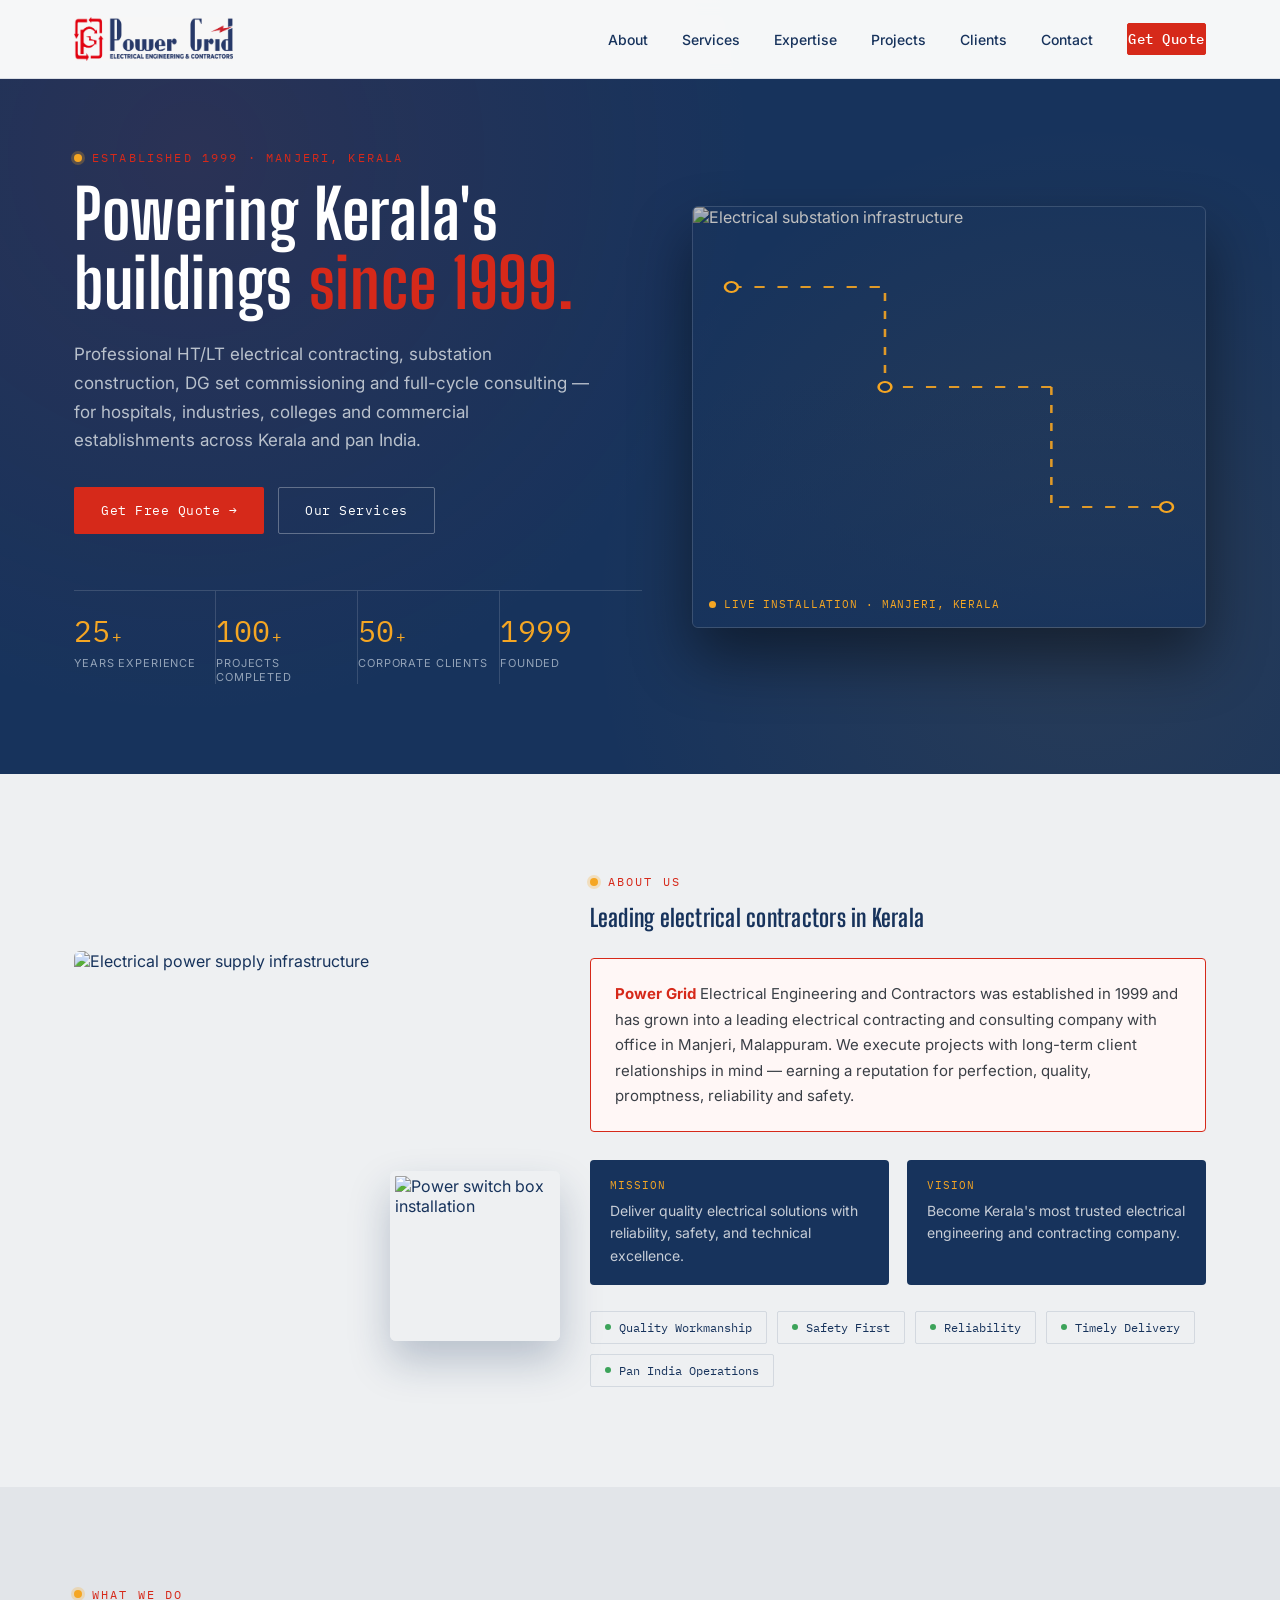
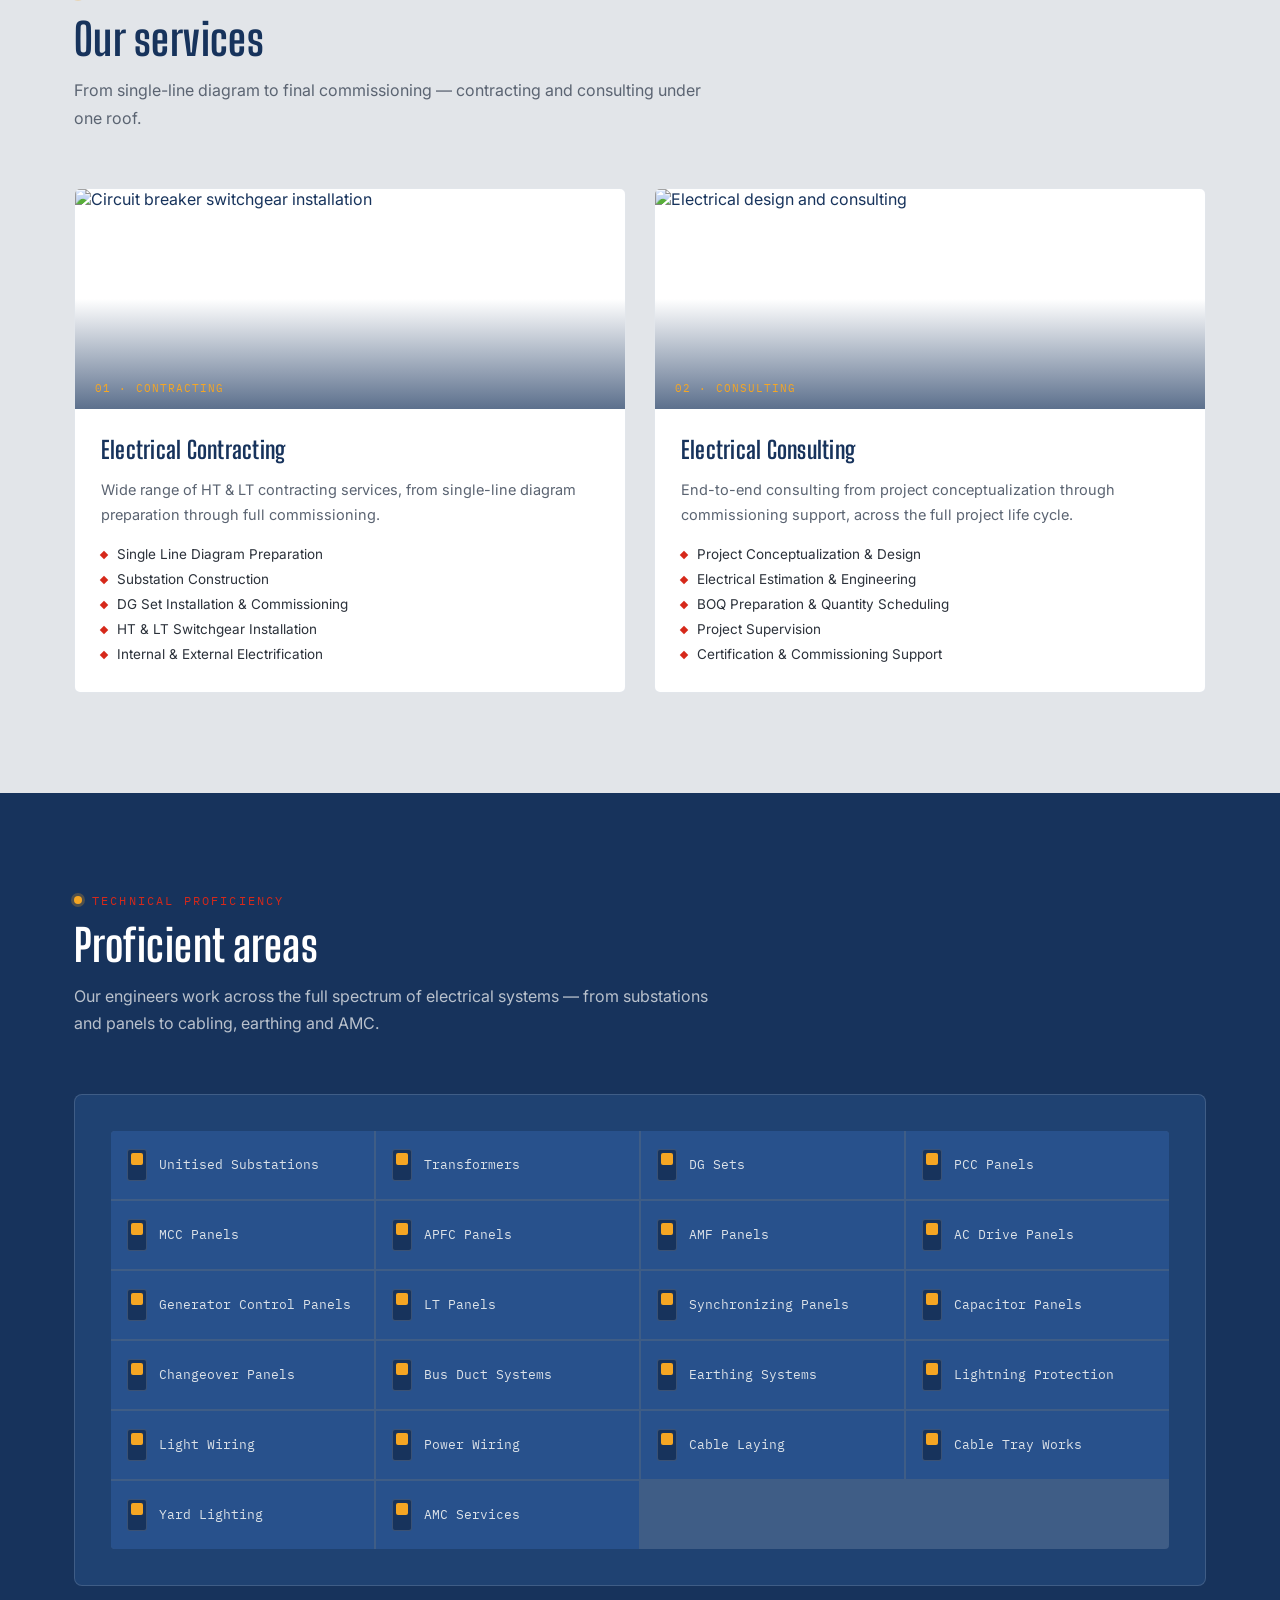
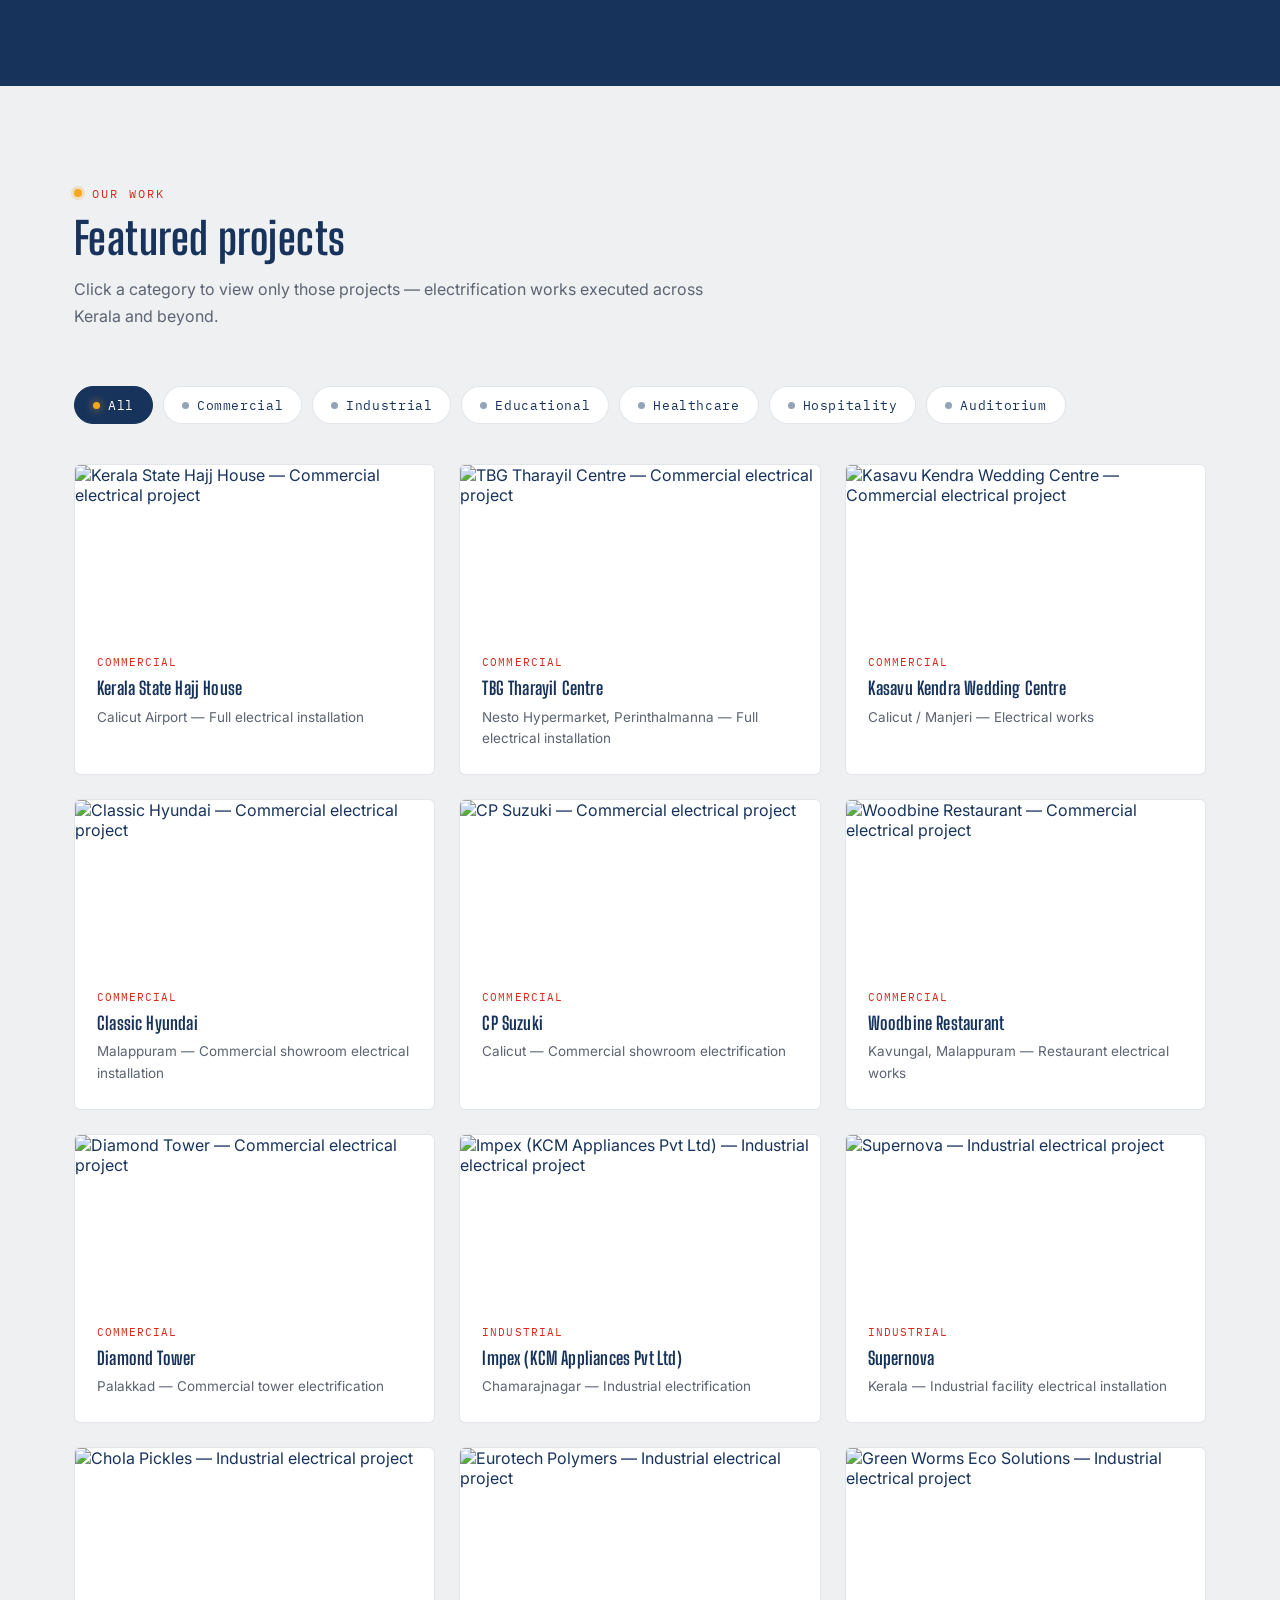
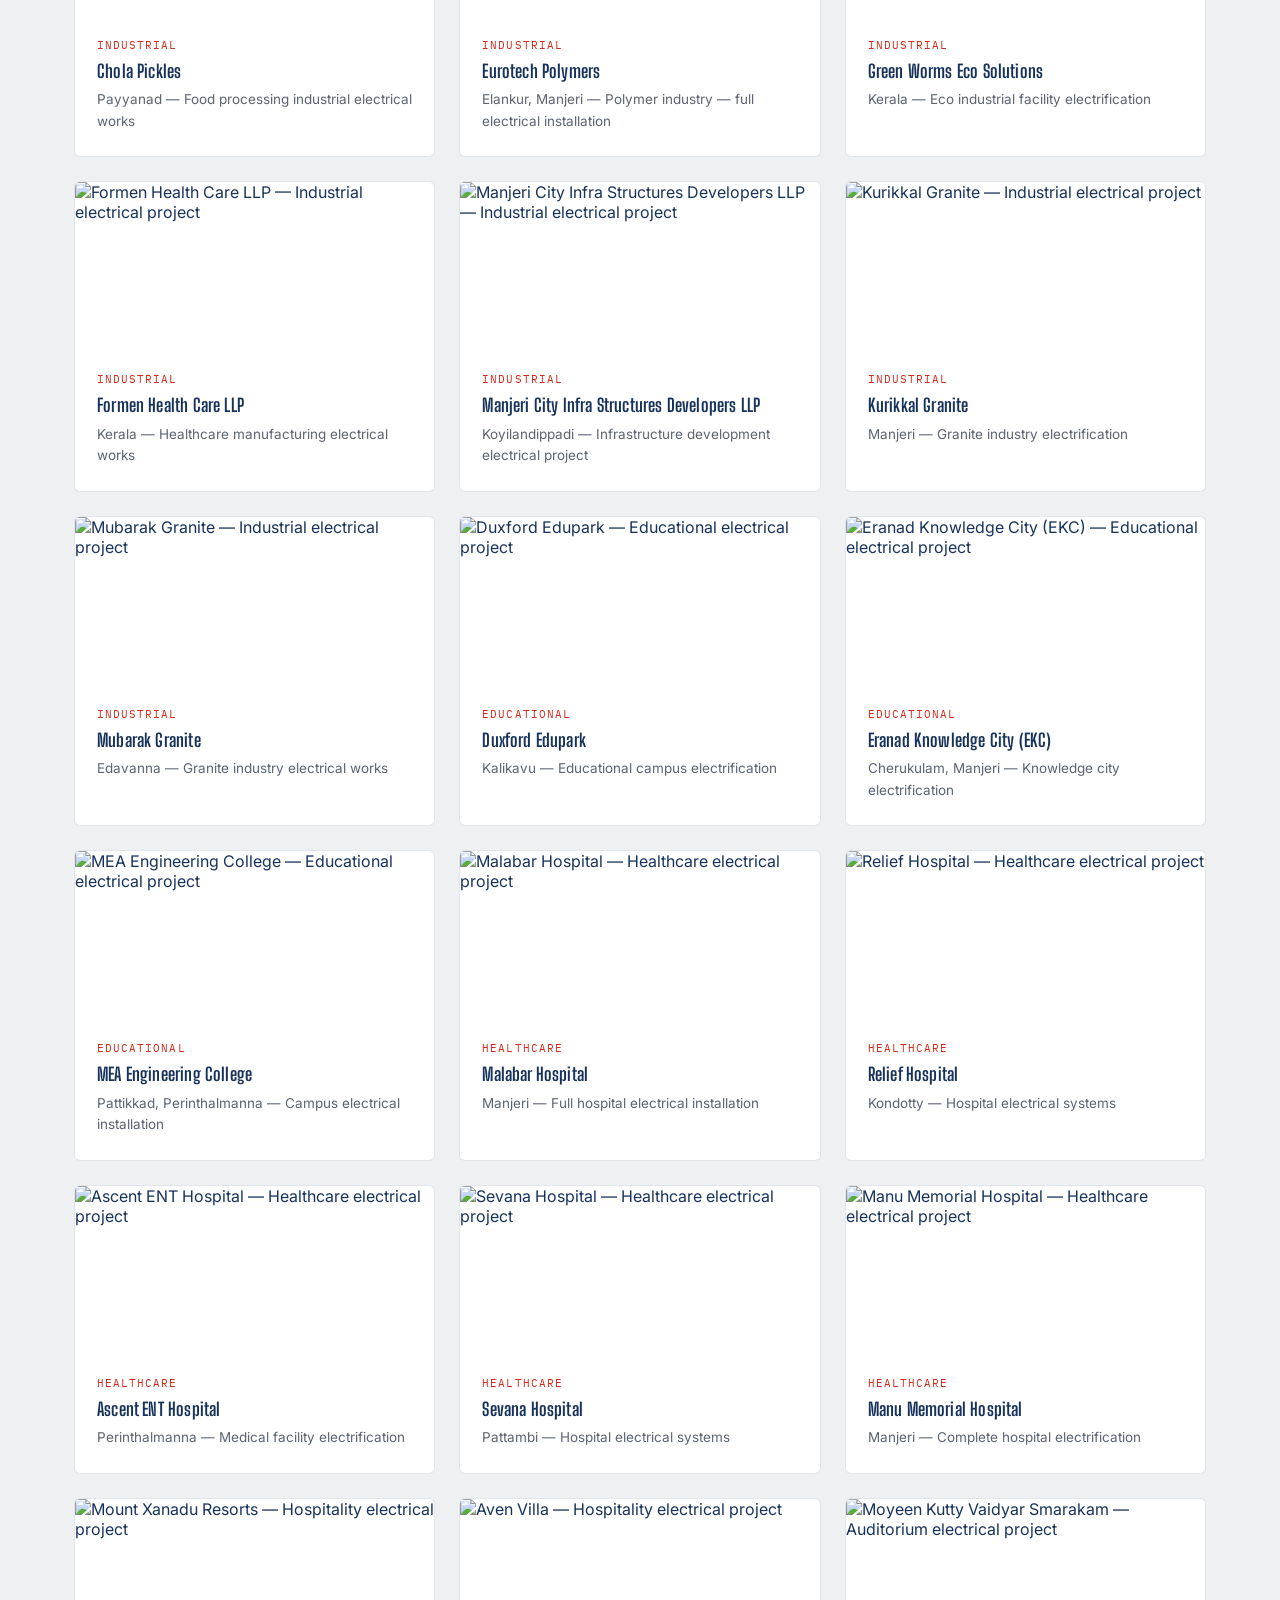
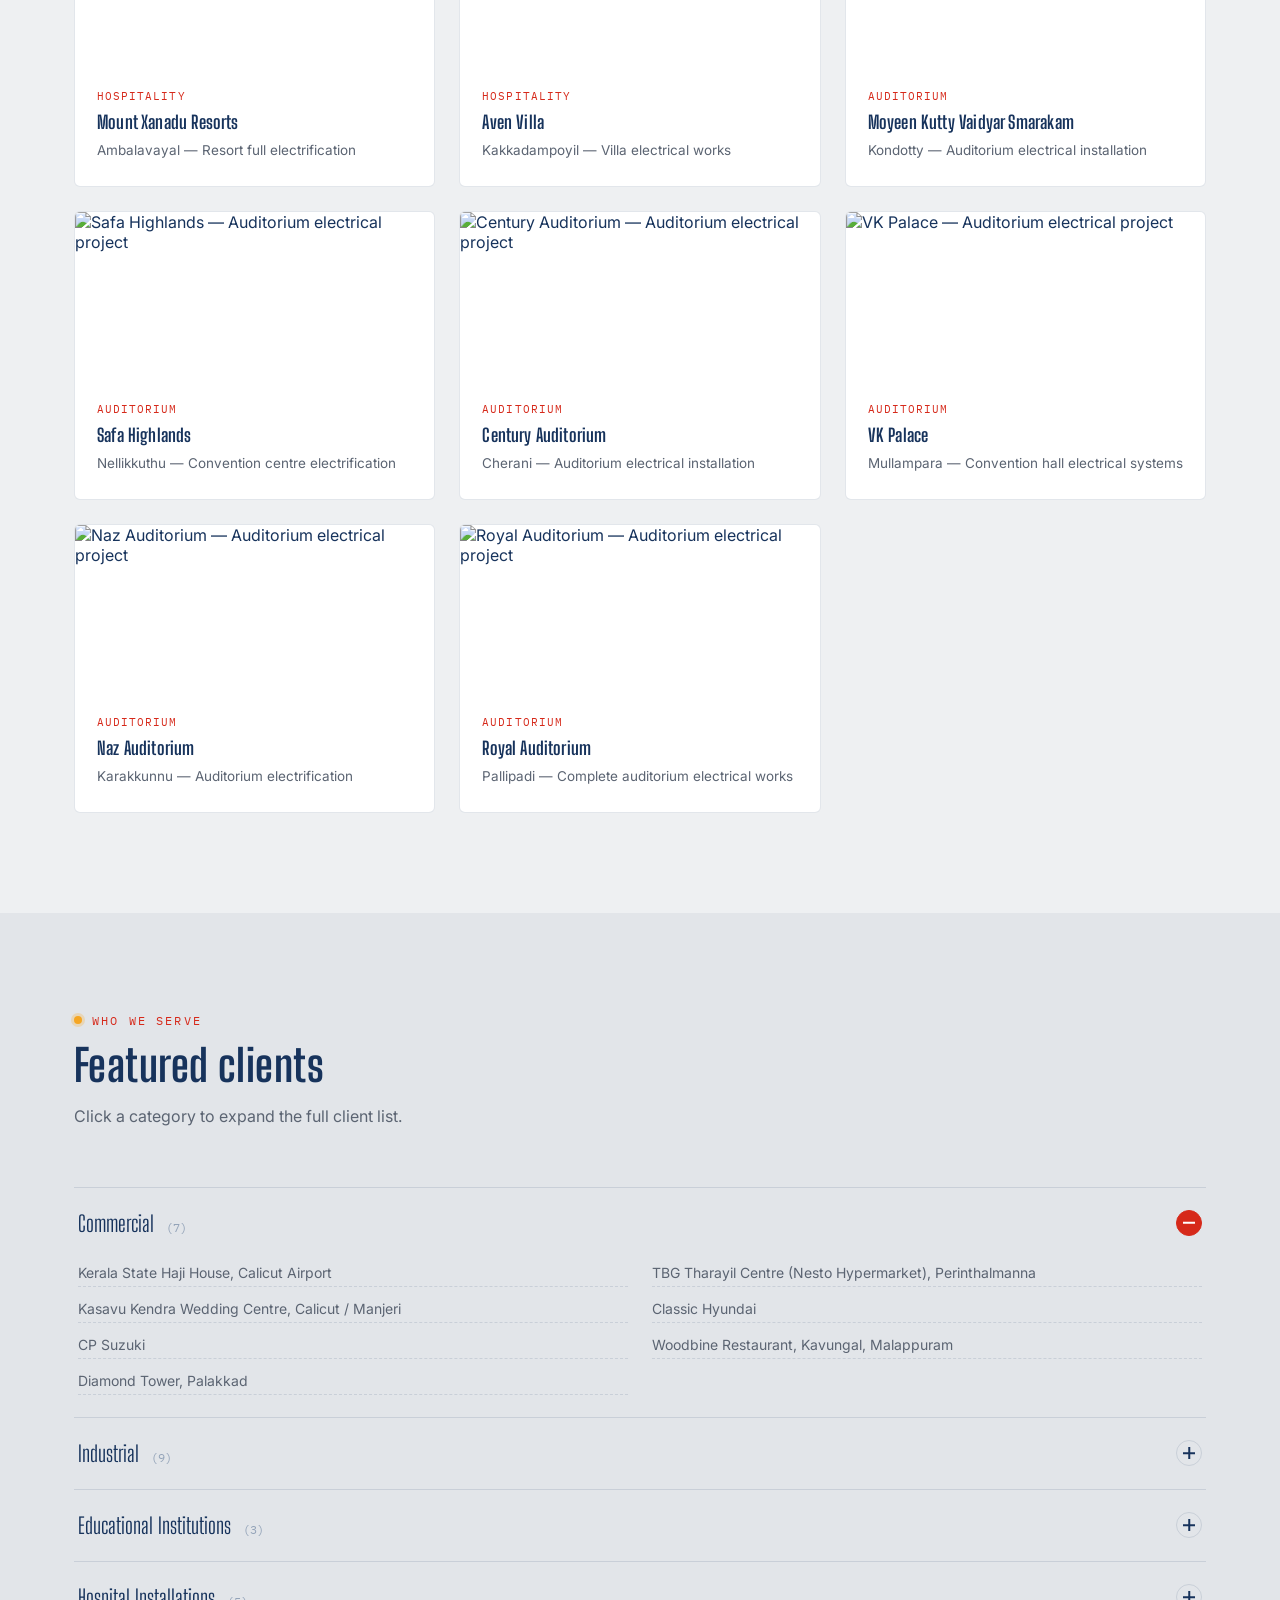
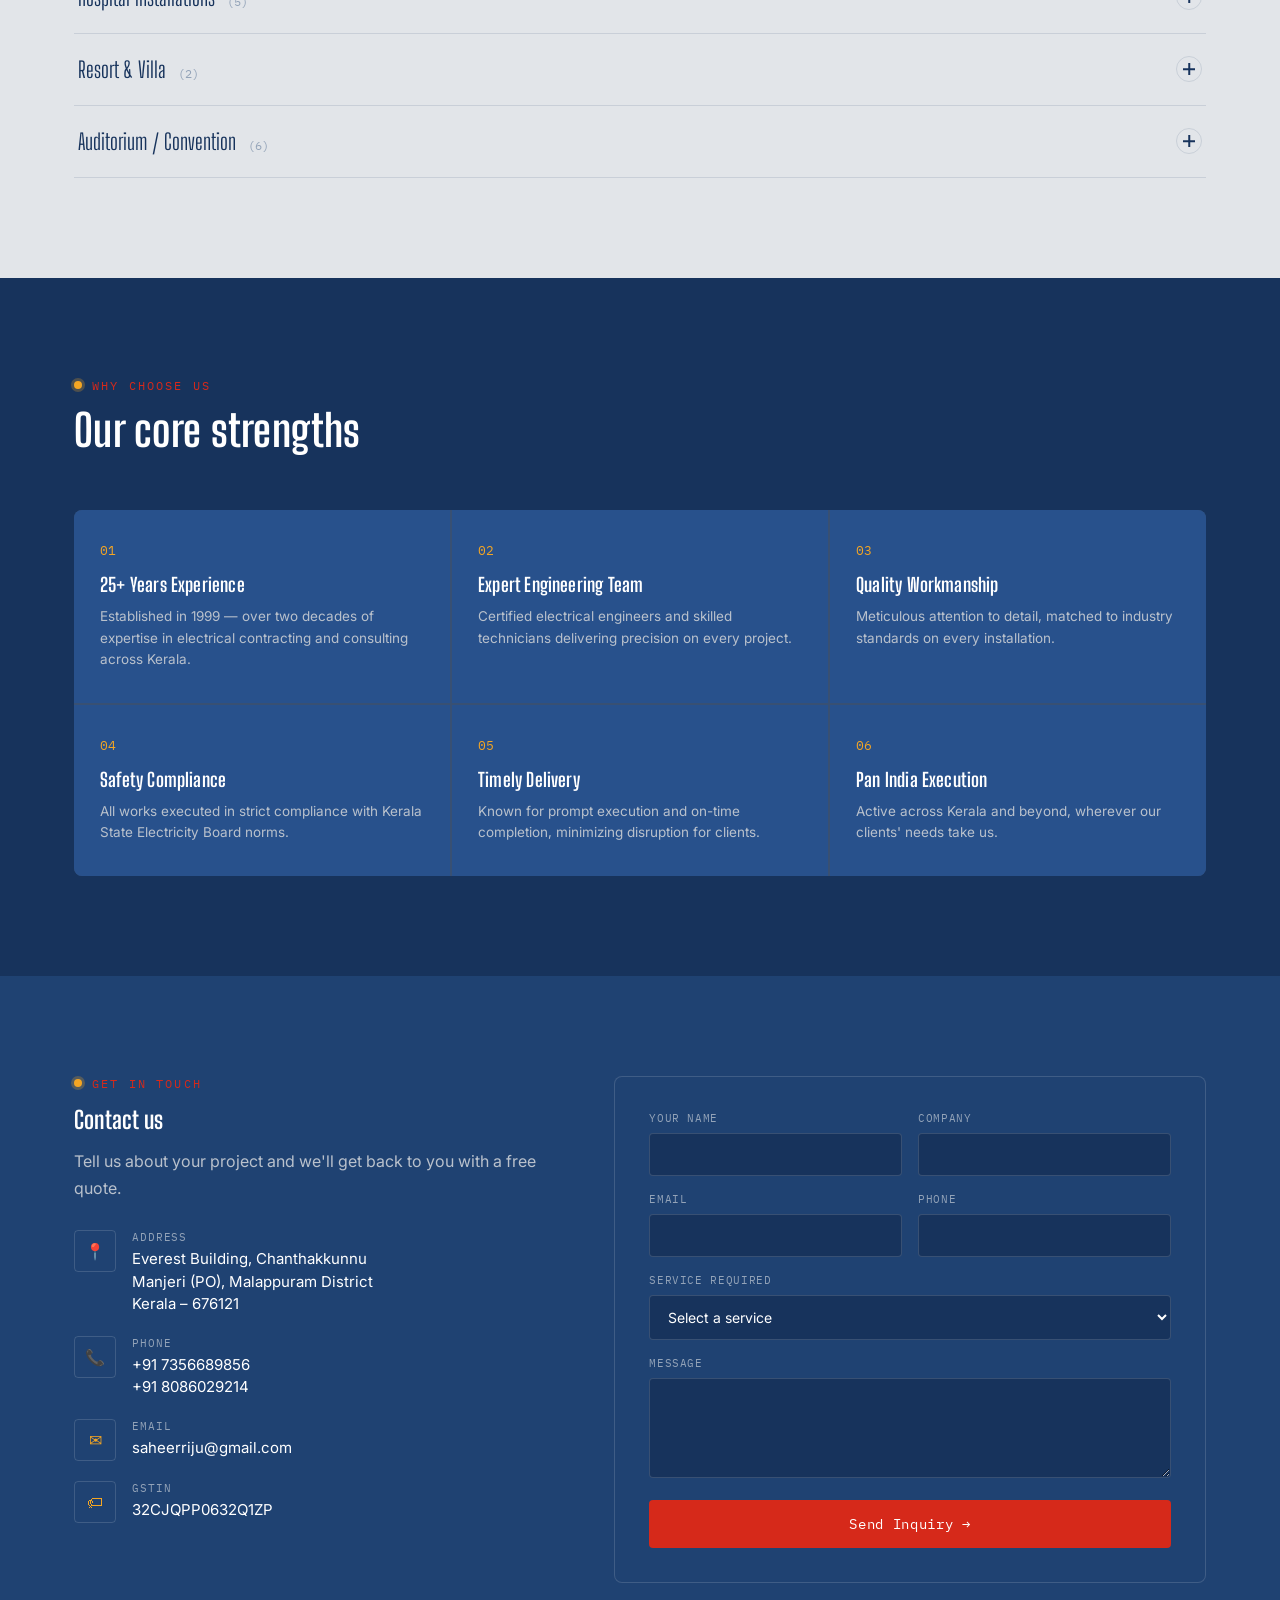
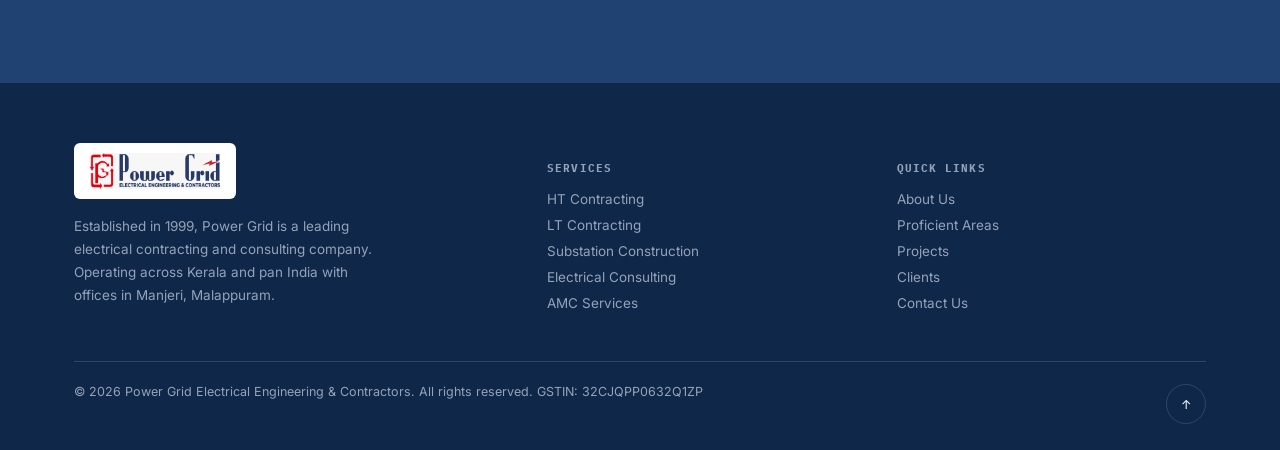
==== index.html @ 6946e0be "Update index.html" ====
<!DOCTYPE html>
<html lang="en">
<head>
<meta charset="UTF-8">
<meta name="viewport" content="width=device-width, initial-scale=1.0">
<title>Power Grid — Electrical Engineering & Contractors | Manjeri, Kerala</title>
<meta name="description" content="Power Grid Electrical Engineering and Contractors — HT/LT contracting, substation construction, DG commissioning and electrical consulting across Kerala since 1999.">
<link rel="preconnect" href="https://fonts.googleapis.com">
<link href="https://fonts.googleapis.com/css2?family=Big+Shoulders+Display:wght@600;700;800&family=IBM+Plex+Mono:wght@400;500;600&family=Inter:wght@400;500;600;700&display=swap" rel="stylesheet">
<link rel="stylesheet" href="styles.css">
</head>
<body>

<!-- NAV -->
<nav class="nav">
  <div class="container nav-inner">
    <a href="#top" class="nav-brand">
      <img src="logo.jpg" alt="Power Grid — Electrical Engineering & Contractors">
    </a>
    <button class="nav-toggle" aria-label="Toggle menu" id="navToggle">&#9776;</button>
    <div class="nav-links" id="navLinks">
      <a href="#about">About</a>
      <a href="#services">Services</a>
      <a href="#expertise">Expertise</a>
      <a href="#projects">Projects</a>
      <a href="#clients">Clients</a>
      <a href="#contact">Contact</a>
      <a href="#contact" class="nav-cta">Get Quote</a>
    </div>
  </div>
</nav>

<!-- HERO -->
<header class="hero" id="top">
  <div class="container hero-grid">
    <div>
      <div class="eyebrow">Established 1999 · Manjeri, Kerala</div>
      <h1>Powering Kerala's<br>buildings <span class="accent">since 1999.</span></h1>
      <p class="lead">Professional HT/LT electrical contracting, substation construction, DG set commissioning and full-cycle consulting — for hospitals, industries, colleges and commercial establishments across Kerala and pan India.</p>
      <div class="hero-ctas">
        <a href="#contact" class="btn btn-primary">Get Free Quote →</a>
        <a href="#services" class="btn btn-outline">Our Services</a>
      </div>
      <div class="meter-row">
        <div class="meter"><div class="num" data-count="25">0<span style="font-size:16px">+</span></div><div class="label">Years Experience</div></div>
        <div class="meter"><div class="num" data-count="100">0<span style="font-size:16px">+</span></div><div class="label">Projects Completed</div></div>
        <div class="meter"><div class="num" data-count="50">0<span style="font-size:16px">+</span></div><div class="label">Corporate Clients</div></div>
        <div class="meter"><div class="num" data-count="1999" data-nosuffix="1">1999</div><div class="label">Founded</div></div>
      </div>
    </div>
    <div class="hero-visual">
      <div class="hero-photo-wrap">
        <img src="https://images.unsplash.com/photo-1509390673020-a5b2450e33f1?fm=jpg&q=70&w=1200&auto=format&fit=crop" alt="Electrical substation infrastructure" loading="eager">
        <svg class="flow-svg" viewBox="0 0 400 420" preserveAspectRatio="none" aria-hidden="true">
          <path class="flow-line" d="M30,80 L150,80 L150,180 L280,180"></path>
          <path class="flow-line" d="M280,180 L280,300 L370,300" style="animation-delay:.3s"></path>
          <circle class="flow-node pulse" cx="30" cy="80" r="5"></circle>
          <circle class="flow-node pulse" cx="150" cy="180" r="5" style="animation-delay:.5s"></circle>
          <circle class="flow-node pulse" cx="370" cy="300" r="5" style="animation-delay:1s"></circle>
        </svg>
        <div class="hero-caption"><span class="dot"></span>Live installation · Manjeri, Kerala</div>
      </div>
    </div>
  </div>
</header>

<!-- ABOUT -->
<section class="section" id="about">
  <div class="container about-grid">
    <div class="about-photos reveal">
      <img class="photo-main" src="https://images.unsplash.com/photo-1554050546-c125a25df013?fm=jpg&q=70&w=900&auto=format&fit=crop" alt="Electrical power supply infrastructure">
      <img class="photo-float" src="https://images.unsplash.com/photo-1566417110090-6b15a06ec800?fm=jpg&q=70&w=500&auto=format&fit=crop" alt="Power switch box installation">
    </div>
    <div class="reveal">
      <div class="eyebrow">About Us</div>
      <h2>Leading electrical contractors in Kerala</h2>
      <div class="quote-card">
        <b>Power Grid</b> Electrical Engineering and Contractors was established in 1999 and has grown into a leading electrical contracting and consulting company with office in Manjeri, Malappuram. We execute projects with long-term client relationships in mind — earning a reputation for perfection, quality, promptness, reliability and safety.
      </div>
      <div class="mv-row">
        <div class="mv-box"><div class="k">Mission</div><p>Deliver quality electrical solutions with reliability, safety, and technical excellence.</p></div>
        <div class="mv-box"><div class="k">Vision</div><p>Become Kerala's most trusted electrical engineering and contracting company.</p></div>
      </div>
      <div class="chip-row">
        <span class="chip">Quality Workmanship</span>
        <span class="chip">Safety First</span>
        <span class="chip">Reliability</span>
        <span class="chip">Timely Delivery</span>
        <span class="chip">Pan India Operations</span>
      </div>
    </div>
  </div>
</section>

<!-- SERVICES -->
<section class="section" id="services" style="background:var(--steel-2);">
  <div class="container">
    <div class="section-head reveal">
      <div class="eyebrow">What We Do</div>
      <h2>Our services</h2>
      <p>From single-line diagram to final commissioning — contracting and consulting under one roof.</p>
    </div>
    <div class="services-grid reveal-stagger">
      <div class="service-card">
        <div class="service-photo">
          <img src="https://images.unsplash.com/photo-1576446470246-499c738d1c8e?fm=jpg&q=70&w=900&auto=format&fit=crop" alt="Circuit breaker switchgear installation">
          <span class="service-tag">01 · Contracting</span>
        </div>
        <div class="service-body">
          <h3>Electrical Contracting</h3>
          <p>Wide range of HT &amp; LT contracting services, from single-line diagram preparation through full commissioning.</p>
          <ul class="service-list">
            <li>Single Line Diagram Preparation</li>
            <li>Substation Construction</li>
            <li>DG Set Installation &amp; Commissioning</li>
            <li>HT &amp; LT Switchgear Installation</li>
            <li>Internal &amp; External Electrification</li>
          </ul>
        </div>
      </div>
      <div class="service-card">
        <div class="service-photo">
          <img src="https://images.unsplash.com/photo-1544724569-5f546fd6f2b5?fm=jpg&q=70&w=900&auto=format&fit=crop" alt="Electrical design and consulting">
          <span class="service-tag">02 · Consulting</span>
        </div>
        <div class="service-body">
          <h3>Electrical Consulting</h3>
          <p>End-to-end consulting from project conceptualization through commissioning support, across the full project life cycle.</p>
          <ul class="service-list">
            <li>Project Conceptualization &amp; Design</li>
            <li>Electrical Estimation &amp; Engineering</li>
            <li>BOQ Preparation &amp; Quantity Scheduling</li>
            <li>Project Supervision</li>
            <li>Certification &amp; Commissioning Support</li>
          </ul>
        </div>
      </div>
    </div>
  </div>
</section>

<!-- PROFICIENCY -->
<section class="section on-ink" id="expertise">
  <div class="container">
    <div class="section-head reveal">
      <div class="eyebrow">Technical Proficiency</div>
      <h2>Proficient areas</h2>
      <p>Our engineers work across the full spectrum of electrical systems — from substations and panels to cabling, earthing and AMC.</p>
    </div>
    <div class="breaker-panel reveal">
      <div class="breaker-grid" id="breakerGrid"></div>
    </div>
  </div>
</section>

<!-- FEATURED PROJECTS -->
<section class="section" id="projects">
  <div class="container">
    <div class="section-head reveal">
      <div class="eyebrow">Our Work</div>
      <h2>Featured projects</h2>
      <p>Click a category to view only those projects — electrification works executed across Kerala and beyond.</p>
    </div>
    <div class="filter-row" id="filterRow" role="tablist" aria-label="Filter projects by category"></div>
    <div class="project-grid" id="projectGrid"></div>
  </div>
</section>

<!-- CLIENTS -->
<section class="section" id="clients" style="background:var(--steel-2);">
  <div class="container">
    <div class="section-head reveal">
      <div class="eyebrow">Who We Serve</div>
      <h2>Featured clients</h2>
      <p>Click a category to expand the full client list.</p>
    </div>
    <div class="accordion reveal" id="accordion"></div>
  </div>
</section>

<!-- WHY US -->
<section class="section on-ink">
  <div class="container">
    <div class="section-head reveal">
      <div class="eyebrow">Why Choose Us</div>
      <h2>Our core strengths</h2>
    </div>
    <div class="why-grid reveal-stagger">
      <div class="why-card"><div class="n">01</div><h4>25+ Years Experience</h4><p>Established in 1999 — over two decades of expertise in electrical contracting and consulting across Kerala.</p></div>
      <div class="why-card"><div class="n">02</div><h4>Expert Engineering Team</h4><p>Certified electrical engineers and skilled technicians delivering precision on every project.</p></div>
      <div class="why-card"><div class="n">03</div><h4>Quality Workmanship</h4><p>Meticulous attention to detail, matched to industry standards on every installation.</p></div>
      <div class="why-card"><div class="n">04</div><h4>Safety Compliance</h4><p>All works executed in strict compliance with Kerala State Electricity Board norms.</p></div>
      <div class="why-card"><div class="n">05</div><h4>Timely Delivery</h4><p>Known for prompt execution and on-time completion, minimizing disruption for clients.</p></div>
      <div class="why-card"><div class="n">06</div><h4>Pan India Execution</h4><p>Active across Kerala and beyond, wherever our clients' needs take us.</p></div>
    </div>
  </div>
</section>

<!-- CONTACT -->
<section class="section" id="contact" style="background:var(--panel); color:var(--white);">
  <div class="container contact-grid">
    <div class="reveal">
      <div class="eyebrow">Get In Touch</div>
      <h2>Contact us</h2>
      <p style="color:#B9C1CC; margin-top:14px; line-height:1.7;">Tell us about your project and we'll get back to you with a free quote.</p>
      <div class="contact-info-list">
        <div class="contact-info-item">
          <div class="ic">&#128205;</div>
          <div><div class="k">Address</div><div class="v">Everest Building, Chanthakkunnu<br>Manjeri (PO), Malappuram District<br>Kerala – 676121</div></div>
        </div>
        <div class="contact-info-item">
          <div class="ic">&#128222;</div>
          <div><div class="k">Phone</div><div class="v">+91 7356689856<br>+91 8086029214</div></div>
        </div>
        <div class="contact-info-item">
          <div class="ic">&#9993;</div>
          <div><div class="k">Email</div><div class="v">saheerriju@gmail.com</div></div>
        </div>
        <div class="contact-info-item">
          <div class="ic">&#127991;</div>
          <div><div class="k">GSTIN</div><div class="v">32CJQPP0632Q1ZP</div></div>
        </div>
      </div>
    </div>
    <div class="reveal">
      <form class="form-panel" onsubmit="event.preventDefault(); alert('Thank you — your inquiry has been noted. We will get back to you shortly.');">
        <div class="form-row">
          <div class="field"><label for="fname">Your Name</label><input id="fname" type="text" required></div>
          <div class="field"><label for="fcompany">Company</label><input id="fcompany" type="text"></div>
        </div>
        <div class="form-row">
          <div class="field"><label for="femail">Email</label><input id="femail" type="email" required></div>
          <div class="field"><label for="fphone">Phone</label><input id="fphone" type="tel" required></div>
        </div>
        <div class="field" style="margin-bottom:16px;">
          <label for="fservice">Service Required</label>
          <select id="fservice">
            <option>Select a service</option>
            <option>HT Contracting</option>
            <option>LT Contracting</option>
            <option>Substation Construction</option>
            <option>DG Set Installation</option>
            <option>DG Commissioning</option>
            <option>HT/LT Switchgear Installation</option>
            <option>Internal Electrification</option>
            <option>External Electrification</option>
            <option>Electrical Consulting</option>
            <option>AMC Services</option>
            <option>Other</option>
          </select>
        </div>
        <div class="field" style="margin-bottom:16px;">
          <label for="fmsg">Message</label>
          <textarea id="fmsg"></textarea>
        </div>
        <button class="submit-btn" type="submit">Send Inquiry →</button>
      </form>
    </div>
  </div>
</section>

<!-- FOOTER -->
<footer class="footer">
  <div class="container">
    <div class="footer-grid">
      <div class="footer-brand">
        <div class="logo-chip"><img src="logo.jpg" alt="Power Grid logo"></div>
        <p>Established in 1999, Power Grid is a leading electrical contracting and consulting company. Operating across Kerala and pan India with offices in Manjeri, Malappuram.</p>
      </div>
      <div>
        <h5>Services</h5>
        <ul>
          <li><a href="#services">HT Contracting</a></li>
          <li><a href="#services">LT Contracting</a></li>
          <li><a href="#services">Substation Construction</a></li>
          <li><a href="#services">Electrical Consulting</a></li>
          <li><a href="#services">AMC Services</a></li>
        </ul>
      </div>
      <div>
        <h5>Quick Links</h5>
        <ul>
          <li><a href="#about">About Us</a></li>
          <li><a href="#expertise">Proficient Areas</a></li>
          <li><a href="#projects">Projects</a></li>
          <li><a href="#clients">Clients</a></li>
          <li><a href="#contact">Contact Us</a></li>
        </ul>
      </div>
    </div>
    <div class="footer-bottom">
      <span>© 2026 Power Grid Electrical Engineering &amp; Contractors. All rights reserved. GSTIN: 32CJQPP0632Q1ZP</span>
      <a href="#top" class="back-top" aria-label="Back to top">&#8593;</a>
    </div>
  </div>
</footer>

<script src="script.js"></script>
</body>
</html>
---- styles.css ----
/* ==========================================================================
   POWER GRID — Control Panel Theme
   Tokens
   ========================================================================== */
:root{
  --ink:#17335C;
  --panel:#1F4272;
  --panel-2:#28518C;
  --steel:#EEF0F2;
  --steel-2:#E2E5E9;
  --red:#D6291A;
  --red-dim:#9E1F14;
  --amber:#F5A623;
  --slate:#5B6472;
  --slate-light:#93A3B8;
  --white:#FFFFFF;
  --line:rgba(255,255,255,0.14);
  --line-dark:rgba(23,51,92,0.12);

  --font-display:"Big Shoulders Display", "Arial Narrow", sans-serif;
  --font-body:"Inter", -apple-system, Segoe UI, Roboto, sans-serif;
  --font-mono:"IBM Plex Mono", "Courier New", monospace;

  --container:1180px;
  --radius:4px;
  --ease:cubic-bezier(.2,.7,.2,1);
}

@media (prefers-reduced-motion: reduce){
  *{ animation-duration:0.001ms !important; animation-iteration-count:1 !important; transition-duration:0.001ms !important; scroll-behavior:auto !important; }
}

*{ box-sizing:border-box; }
html{ scroll-behavior:smooth; }
body{
  margin:0;
  font-family:var(--font-body);
  color:var(--ink);
  background:var(--steel);
  -webkit-font-smoothing:antialiased;
  overflow-x:hidden;
}
img{ max-width:100%; display:block; }
a{ color:inherit; text-decoration:none; }
ul{ list-style:none; margin:0; padding:0; }
button{ font-family:inherit; cursor:pointer; }
h1,h2,h3,h4{ font-family:var(--font-display); margin:0; font-weight:700; letter-spacing:0.01em; }
.container{ max-width:var(--container); margin:0 auto; padding:0 24px; }
:focus-visible{ outline:3px solid var(--amber); outline-offset:2px; }

.eyebrow{
  font-family:var(--font-mono);
  font-size:12px;
  letter-spacing:0.18em;
  text-transform:uppercase;
  color:var(--red);
  display:flex;
  align-items:center;
  gap:10px;
  margin-bottom:14px;
}
.eyebrow::before{
  content:"";
  width:8px; height:8px;
  border-radius:50%;
  background:var(--amber);
  box-shadow:0 0 0 3px rgba(245,166,35,0.25);
  animation:pulse-dot 2.2s infinite;
}
@keyframes pulse-dot{
  0%,100%{ box-shadow:0 0 0 3px rgba(245,166,35,0.25); }
  50%{ box-shadow:0 0 0 6px rgba(245,166,35,0.08); }
}

/* Riveted panel card — the signature treatment */
.rivet-panel{
  position:relative;
  border-radius:var(--radius);
}
.rivet-panel::before,
.rivet-panel::after,
.rivet-panel .rivet-tl,
.rivet-panel .rivet-tr,
.rivet-panel .rivet-bl,
.rivet-panel .rivet-br{
  content:"";
  position:absolute;
  width:6px; height:6px;
  border-radius:50%;
  background:rgba(255,255,255,0.25);
  box-shadow:inset 0 1px 1px rgba(0,0,0,0.4);
}
.rivet-panel.on-light .rivet-tl,
.rivet-panel.on-light .rivet-tr,
.rivet-panel.on-light .rivet-bl,
.rivet-panel.on-light .rivet-br{
  background:rgba(23,51,92,0.18);
}
.rivet-panel .rivet-tl{ top:8px; left:8px; }
.rivet-panel .rivet-tr{ top:8px; right:8px; }
.rivet-panel .rivet-bl{ bottom:8px; left:8px; }
.rivet-panel .rivet-br{ bottom:8px; right:8px; }

/* ==========================================================================
   NAV
   ========================================================================== */
.nav{
  position:fixed; top:0; left:0; right:0; z-index:100;
  background:rgba(255,255,255,0.96);
  backdrop-filter:blur(8px);
  border-bottom:1px solid var(--line-dark);
  transition:background .3s var(--ease);
}
.nav-inner{
  display:flex; align-items:center; justify-content:space-between;
  height:78px;
}
.nav-brand{ display:flex; align-items:center; }
.nav-brand img{ height:44px; width:auto; display:block; }
.nav-links{ display:flex; align-items:center; gap:34px; }
.nav-links a{
  color:var(--ink);
  font-size:14px;
  font-weight:500;
  position:relative;
  padding:6px 0;
  transition:color .2s;
}
.nav-links a::after{
  content:""; position:absolute; left:0; bottom:0; height:2px; width:0;
  background:var(--red); transition:width .25s var(--ease);
}
.nav-links a:hover{ color:var(--red); }
.nav-links a:hover::after{ width:100%; }
.nav-cta{
  background:var(--red); color:var(--white) !important;
  padding:10px 20px; border-radius:2px;
  font-family:var(--font-mono); font-size:13px; letter-spacing:0.04em;
  border:1px solid var(--red);
}
.nav-cta::after{ display:none; }
.nav-cta:hover{ background:transparent; color:var(--red) !important; }
.nav-toggle{ display:none; background:none; border:none; color:var(--ink); font-size:24px; }

@media (max-width:920px){
  .nav-links{
    position:fixed; top:78px; left:0; right:0;
    flex-direction:column; align-items:flex-start; gap:0;
    background:var(--white); border-bottom:1px solid var(--line-dark);
    max-height:0; overflow:hidden; transition:max-height .3s var(--ease);
  }
  .nav-links.open{ max-height:420px; }
  .nav-links a{ width:100%; padding:16px 24px; border-bottom:1px solid var(--line-dark); }
  .nav-links a::after{ display:none; }
  .nav-cta{ margin:16px 24px; text-align:center; }
  .nav-toggle{ display:block; }
}

/* ==========================================================================
   HERO — signature: animated single-line current flow
   ========================================================================== */
.hero{
  position:relative;
  background:var(--ink);
  padding:150px 0 90px;
  overflow:hidden;
  color:var(--white);
}
.hero::before{
  content:"";
  position:absolute; inset:0;
  background:
    radial-gradient(circle at 15% 20%, rgba(214,41,26,0.10), transparent 45%),
    radial-gradient(circle at 85% 80%, rgba(245,166,35,0.08), transparent 40%);
  pointer-events:none;
}
.hero-grid{
  display:grid; grid-template-columns:1.05fr 0.95fr; gap:50px; align-items:center;
  position:relative; z-index:2;
}
.hero h1{
  font-size:clamp(40px,5.4vw,68px);
  line-height:1.02;
  margin:14px 0 22px;
  color:var(--white);
}
.hero h1 .accent{ color:var(--red); }
.hero p.lead{
  font-size:17px; line-height:1.7; color:#B9C1CC; max-width:520px; margin:0 0 32px;
}
.hero-ctas{ display:flex; gap:14px; flex-wrap:wrap; margin-bottom:56px; }
.btn{
  display:inline-flex; align-items:center; gap:8px;
  padding:14px 26px; border-radius:2px;
  font-family:var(--font-mono); font-size:13px; letter-spacing:0.04em;
  border:1px solid transparent;
  transition:transform .15s var(--ease), background .2s, color .2s, border-color .2s;
}
.btn:active{ transform:scale(0.96); }
.btn-primary{ background:var(--red); color:var(--white); }
.btn-primary:hover{ background:#B52315; }
.btn-outline{ border-color:rgba(255,255,255,0.3); color:var(--white); }
.btn-outline:hover{ border-color:var(--white); background:rgba(255,255,255,0.06); }

.meter-row{ display:grid; grid-template-columns:repeat(4,1fr); gap:0; border-top:1px solid var(--line); }
.meter{
  padding:20px 0 0; border-right:1px solid var(--line);
}
.meter:last-child{ border-right:none; }
.meter .num{
  font-family:var(--font-mono); font-size:30px; color:var(--amber);
  display:flex; align-items:baseline; gap:2px;
}
.meter .label{
  font-size:11px; color:var(--slate-light); text-transform:uppercase; letter-spacing:0.08em; margin-top:6px;
}

.hero-visual{ position:relative; }
.hero-photo-wrap{
  position:relative; border-radius:6px; overflow:hidden;
  box-shadow:0 30px 60px rgba(0,0,0,0.45);
  border:1px solid var(--line);
}
.hero-photo-wrap img{ width:100%; height:420px; object-fit:cover; filter:saturate(0.9) brightness(0.75); }
.hero-photo-wrap::after{
  content:""; position:absolute; inset:0;
  background:linear-gradient(180deg, rgba(23,51,92,0) 40%, rgba(23,51,92,0.85) 100%);
}
.flow-svg{ position:absolute; inset:0; z-index:2; width:100%; height:100%; }
.flow-line{
  fill:none; stroke:var(--amber); stroke-width:2; stroke-dasharray:8 10;
  animation:flow 1.4s linear infinite;
  opacity:0.9;
}
@keyframes flow{ to{ stroke-dashoffset:-36; } }
.flow-node{ fill:var(--ink); stroke:var(--amber); stroke-width:2; }
.flow-node.pulse{ animation:node-pulse 2s ease-in-out infinite; }
@keyframes node-pulse{
  0%,100%{ r:5; } 50%{ r:7; }
}
.hero-caption{
  position:absolute; bottom:16px; left:16px; z-index:3;
  font-family:var(--font-mono); font-size:11px; color:var(--amber);
  letter-spacing:0.08em; text-transform:uppercase;
  display:flex; align-items:center; gap:8px;
}
.hero-caption .dot{
  width:7px; height:7px; border-radius:50%; background:var(--amber);
  animation:pulse-dot 2.2s infinite;
}

/* ==========================================================================
   SECTION SHARED
   ========================================================================== */
.section{ padding:100px 0; }
.section.on-ink{ background:var(--ink); color:var(--white); }
.section-head{ max-width:640px; margin-bottom:56px; }
.section-head h2{ font-size:clamp(30px,3.6vw,44px); line-height:1.08; }
.section-head p{ font-size:16px; color:var(--slate); line-height:1.7; margin-top:14px; }
.on-ink .section-head p{ color:#B9C1CC; }

.reveal{ opacity:0; transform:translateY(28px); transition:opacity .7s var(--ease), transform .7s var(--ease); }
.reveal.in{ opacity:1; transform:translateY(0); }
.reveal-stagger > *{ opacity:0; transform:translateY(20px); transition:opacity .6s var(--ease), transform .6s var(--ease); }
.reveal-stagger.in > *{ opacity:1; transform:translateY(0); }
.reveal-stagger.in > *:nth-child(1){ transition-delay:0.03s; }
.reveal-stagger.in > *:nth-child(2){ transition-delay:0.09s; }
.reveal-stagger.in > *:nth-child(3){ transition-delay:0.15s; }
.reveal-stagger.in > *:nth-child(4){ transition-delay:0.21s; }
.reveal-stagger.in > *:nth-child(5){ transition-delay:0.27s; }
.reveal-stagger.in > *:nth-child(6){ transition-delay:0.33s; }
.reveal-stagger.in > *:nth-child(n+7){ transition-delay:0.36s; }

/* ==========================================================================
   ABOUT
   ========================================================================== */
.about-grid{ display:grid; grid-template-columns:0.85fr 1.15fr; gap:60px; align-items:center; }
.about-photos{ position:relative; }
.about-photos img{ border-radius:6px; }
.photo-main{ width:100%; height:360px; object-fit:cover; }
.photo-float{
  position:absolute; bottom:-30px; right:-30px;
  width:170px; height:170px; object-fit:cover;
  border:5px solid var(--steel);
  box-shadow:0 20px 40px rgba(23,51,92,0.25);
}
.quote-card{
  border:1.5px solid var(--red);
  border-radius:4px;
  padding:22px 24px;
  margin:26px 0 28px;
  background:#FFF7F6;
  font-size:15px; line-height:1.7; color:#3A3F46;
}
.quote-card b{ color:var(--red); }
.mv-row{ display:grid; grid-template-columns:1fr 1fr; gap:18px; margin-bottom:26px; }
.mv-box{
  background:var(--ink); color:var(--white);
  padding:18px 20px; border-radius:4px;
}
.mv-box .k{ font-family:var(--font-mono); font-size:11px; color:var(--amber); letter-spacing:0.1em; text-transform:uppercase; }
.mv-box p{ margin:8px 0 0; font-size:14px; color:#C7CDD6; line-height:1.6; }
.chip-row{ display:flex; flex-wrap:wrap; gap:10px; }
.chip{
  font-family:var(--font-mono); font-size:12px;
  border:1px solid var(--line-dark); border-radius:2px;
  padding:8px 14px; color:var(--ink);
  display:flex; align-items:center; gap:8px;
}
.chip::before{ content:""; width:6px; height:6px; border-radius:50%; background:#3CA35A; }

/* ==========================================================================
   SERVICES
   ========================================================================== */
.services-grid{ display:grid; grid-template-columns:1fr 1fr; gap:28px; }
.service-card{
  position:relative; border-radius:6px; overflow:hidden;
  background:var(--white);
  border:1px solid var(--line-dark);
  transition:transform .3s var(--ease), box-shadow .3s var(--ease);
}
.service-card:hover{ transform:translateY(-6px); box-shadow:0 24px 50px rgba(23,51,92,0.15); }
.service-photo{ position:relative; height:220px; overflow:hidden; }
.service-photo img{ width:100%; height:100%; object-fit:cover; transition:transform .5s var(--ease); }
.service-card:hover .service-photo img{ transform:scale(1.08); }
.service-photo::after{ content:""; position:absolute; inset:0; background:linear-gradient(180deg,transparent 50%, rgba(23,51,92,0.7)); }
.service-tag{
  position:absolute; bottom:14px; left:20px; z-index:2;
  font-family:var(--font-mono); font-size:11px; color:var(--amber);
  letter-spacing:0.1em; text-transform:uppercase;
}
.service-body{ padding:26px 26px 30px; }
.service-body h3{ font-size:24px; margin-bottom:10px; }
.service-body > p{ color:var(--slate); font-size:14.5px; line-height:1.7; margin-bottom:18px; }
.service-list{ display:grid; gap:9px; }
.service-list li{
  font-size:13.5px; color:#2B313A; display:flex; align-items:flex-start; gap:10px;
}
.service-list li::before{
  content:""; width:6px; height:6px; margin-top:6px; flex:none;
  background:var(--red); transform:rotate(45deg);
}

/* ==========================================================================
   PROFICIENCY — breaker-label grid
   ========================================================================== */
.breaker-panel{
  background:var(--panel);
  border:1px solid var(--line);
  border-radius:8px;
  padding:36px;
  position:relative;
}
.breaker-grid{
  display:grid; grid-template-columns:repeat(4,1fr); gap:2px;
  background:var(--line);
  border-radius:4px; overflow:hidden;
}
.breaker{
  background:var(--panel-2);
  padding:18px 16px;
  display:flex; align-items:center; gap:12px;
  transition:background .2s;
}
.breaker:hover{ background:#1F3654; }
.breaker .switch{
  width:20px; height:32px; border-radius:3px;
  background:var(--ink); border:1px solid rgba(255,255,255,0.15);
  position:relative; flex:none;
}
.breaker .switch::after{
  content:""; position:absolute; left:3px; right:3px; top:3px; height:12px;
  background:var(--amber); border-radius:2px;
  animation:toggle-flip 4s ease-in-out infinite;
  animation-delay:calc(var(--d, 0) * 0.15s);
}
@keyframes toggle-flip{
  0%,40%{ top:3px; } 50%,90%{ top:17px; } 100%{ top:3px; }
}
.breaker .name{ font-family:var(--font-mono); font-size:12.5px; color:#DCE2E8; line-height:1.4; }

@media (max-width:900px){ .breaker-grid{ grid-template-columns:repeat(2,1fr); } }
@media (max-width:560px){ .breaker-grid{ grid-template-columns:1fr; } }

/* ==========================================================================
   FEATURED PROJECTS — filter switches + cards
   ========================================================================== */
.filter-row{
  display:flex; flex-wrap:wrap; gap:10px; margin-bottom:40px;
}
.filter-btn{
  font-family:var(--font-mono); font-size:12.5px; letter-spacing:0.05em;
  padding:10px 18px; border-radius:20px;
  border:1px solid var(--line-dark);
  background:var(--white); color:var(--ink);
  display:flex; align-items:center; gap:8px;
  transition:all .2s var(--ease);
}
.filter-btn .led{ width:7px; height:7px; border-radius:50%; background:var(--slate-light); transition:background .2s; }
.filter-btn:hover{ border-color:var(--red); }
.filter-btn.active{ background:var(--ink); color:var(--white); border-color:var(--ink); }
.filter-btn.active .led{ background:var(--amber); box-shadow:0 0 8px rgba(245,166,35,0.8); }

.project-grid{
  display:grid; grid-template-columns:repeat(3,1fr); gap:24px;
}
.project-card{
  background:var(--white); border:1px solid var(--line-dark); border-radius:6px;
  overflow:hidden;
  transition:opacity .35s var(--ease), transform .35s var(--ease), box-shadow .3s;
}
.project-card:hover{ box-shadow:0 20px 40px rgba(23,51,92,0.12); transform:translateY(-4px); }
.project-card.hide{ display:none; }
.project-photo{ height:170px; overflow:hidden; }
.project-photo img{ width:100%; height:100%; object-fit:cover; transition:transform .5s var(--ease); }
.project-card:hover .project-photo img{ transform:scale(1.06); }
.project-body{ padding:20px 22px 24px; }
.project-cat{
  font-family:var(--font-mono); font-size:10.5px; color:var(--red);
  text-transform:uppercase; letter-spacing:0.1em; margin-bottom:8px; display:block;
}
.project-body h4{ font-size:18px; margin-bottom:6px; line-height:1.3; }
.project-body p{ font-size:13.5px; color:var(--slate); line-height:1.6; margin:0; }

.empty-state{
  display:none; text-align:center; padding:60px 20px; color:var(--slate);
  font-family:var(--font-mono); font-size:14px; grid-column:1/-1;
}
.empty-state.show{ display:block; }

@media (max-width:900px){ .project-grid{ grid-template-columns:repeat(2,1fr); } }
@media (max-width:600px){ .project-grid{ grid-template-columns:1fr; } }

/* ==========================================================================
   CLIENTS — accordion
   ========================================================================== */
.accordion{ border-top:1px solid var(--line-dark); }
.acc-item{ border-bottom:1px solid var(--line-dark); }
.acc-head{
  width:100%; background:none; border:none; text-align:left;
  padding:22px 4px; display:flex; align-items:center; justify-content:space-between;
  font-family:var(--font-display); font-size:22px; color:var(--ink);
}
.acc-head .count{ font-family:var(--font-mono); font-size:12px; color:var(--slate-light); margin-left:12px; }
.acc-head .plus{
  width:26px; height:26px; border:1px solid var(--line-dark); border-radius:50%;
  position:relative; flex:none; transition:transform .3s var(--ease), background .2s, border-color .2s;
}
.acc-head .plus::before, .acc-head .plus::after{
  content:""; position:absolute; background:var(--ink); transition:background .2s;
}
.acc-head .plus::before{ left:6px; right:6px; top:50%; height:1.5px; transform:translateY(-50%); }
.acc-head .plus::after{ top:6px; bottom:6px; left:50%; width:1.5px; transform:translateX(-50%); }
.acc-item.open .acc-head .plus{ background:var(--red); border-color:var(--red); transform:rotate(180deg); }
.acc-item.open .acc-head .plus::before, .acc-item.open .acc-head .plus::after{ background:var(--white); }
.acc-item.open .acc-head .plus::after{ opacity:0; }
.acc-panel{ max-height:0; overflow:hidden; transition:max-height .4s var(--ease); }
.acc-panel-inner{ padding:0 4px 26px; display:grid; grid-template-columns:1fr 1fr; gap:8px 24px; }
.acc-panel-inner li{ font-size:14px; color:var(--slate); padding:5px 0; border-bottom:1px dashed var(--line-dark); }
@media (max-width:640px){ .acc-panel-inner{ grid-template-columns:1fr; } }

/* ==========================================================================
   WHY US
   ========================================================================== */
.why-grid{ display:grid; grid-template-columns:repeat(3,1fr); gap:2px; background:var(--line); border-radius:8px; overflow:hidden; }
.why-card{ background:var(--panel-2); padding:32px 26px; }
.why-card .n{ font-family:var(--font-mono); color:var(--amber); font-size:13px; margin-bottom:14px; }
.why-card h4{ font-size:19px; color:var(--white); margin-bottom:10px; }
.why-card p{ font-size:13.5px; color:#B9C1CC; line-height:1.6; margin:0; }
@media (max-width:900px){ .why-grid{ grid-template-columns:1fr 1fr; } }
@media (max-width:600px){ .why-grid{ grid-template-columns:1fr; } }

/* ==========================================================================
   CONTACT
   ========================================================================== */
.contact-grid{ display:grid; grid-template-columns:0.9fr 1.1fr; gap:56px; }
.contact-info-list{ display:grid; gap:20px; margin-top:28px; }
.contact-info-item{ display:flex; gap:16px; }
.contact-info-item .ic{
  width:42px; height:42px; border-radius:4px; border:1px solid var(--line);
  display:flex; align-items:center; justify-content:center; flex:none; color:var(--amber);
}
.contact-info-item .k{ font-family:var(--font-mono); font-size:11px; color:var(--slate-light); text-transform:uppercase; letter-spacing:0.08em; }
.contact-info-item .v{ font-size:15px; color:var(--white); margin-top:4px; line-height:1.5; }

.form-panel{ background:var(--panel); border-radius:8px; padding:34px; border:1px solid var(--line); }
.form-row{ display:grid; grid-template-columns:1fr 1fr; gap:16px; margin-bottom:16px; }
.field{ display:flex; flex-direction:column; gap:8px; }
.field label{ font-family:var(--font-mono); font-size:11px; color:var(--slate-light); text-transform:uppercase; letter-spacing:0.06em; }
.field input, .field select, .field textarea{
  background:var(--ink); border:1px solid var(--line); border-radius:4px;
  padding:12px 14px; color:var(--white); font-family:var(--font-body); font-size:14px;
  transition:border-color .2s;
}
.field input:focus, .field select:focus, .field textarea:focus{ border-color:var(--red); }
.field textarea{ resize:vertical; min-height:100px; }
.submit-btn{
  width:100%; background:var(--red); color:var(--white); border:none;
  padding:15px; border-radius:4px; font-family:var(--font-mono); font-size:14px; letter-spacing:0.05em;
  margin-top:6px; transition:background .2s, transform .15s;
}
.submit-btn:hover{ background:#B52315; }
.submit-btn:active{ transform:scale(0.98); }

/* ==========================================================================
   FOOTER
   ========================================================================== */
.footer{ background:#0F2749; color:#95A3B8; padding:60px 0 26px; }
.footer-grid{ display:grid; grid-template-columns:1.4fr 1fr 1fr; gap:40px; margin-bottom:40px; }
.footer-brand .logo-chip{
  display:inline-flex; background:var(--white); padding:10px 16px;
  border-radius:6px;
}
.footer-brand .logo-chip img{ height:36px; width:auto; display:block; }
.footer-brand p{ font-size:13.5px; line-height:1.7; margin-top:16px; max-width:320px; }
.footer h5{ font-family:var(--font-mono); font-size:11px; color:var(--slate-light); text-transform:uppercase; letter-spacing:0.1em; margin-bottom:16px; }
.footer ul li{ margin-bottom:10px; font-size:13.5px; }
.footer ul li a:hover{ color:var(--white); }
.footer-bottom{ border-top:1px solid var(--line); padding-top:22px; display:flex; justify-content:space-between; flex-wrap:wrap; gap:10px; font-size:12.5px; }
.back-top{
  width:40px; height:40px; border:1px solid var(--line); border-radius:50%;
  display:flex; align-items:center; justify-content:center; color:var(--white);
  transition:background .2s, transform .2s;
}
.back-top:hover{ background:var(--red); border-color:var(--red); transform:translateY(-3px); }

@media (max-width:900px){
  .hero-grid, .about-grid, .services-grid, .contact-grid{ grid-template-columns:1fr; }
  .footer-grid{ grid-template-columns:1fr 1fr; }
  .meter-row{ grid-template-columns:repeat(2,1fr); row-gap:20px; }
  .meter:nth-child(2){ border-right:none; }
  .photo-float{ display:none; }
  .why-grid{ margin-top:20px; }
}
@media (max-width:600px){
  .footer-grid{ grid-template-columns:1fr; }
  .form-row{ grid-template-columns:1fr; }
  .section{ padding:70px 0; }
  .hero{ padding:130px 0 60px; }
}
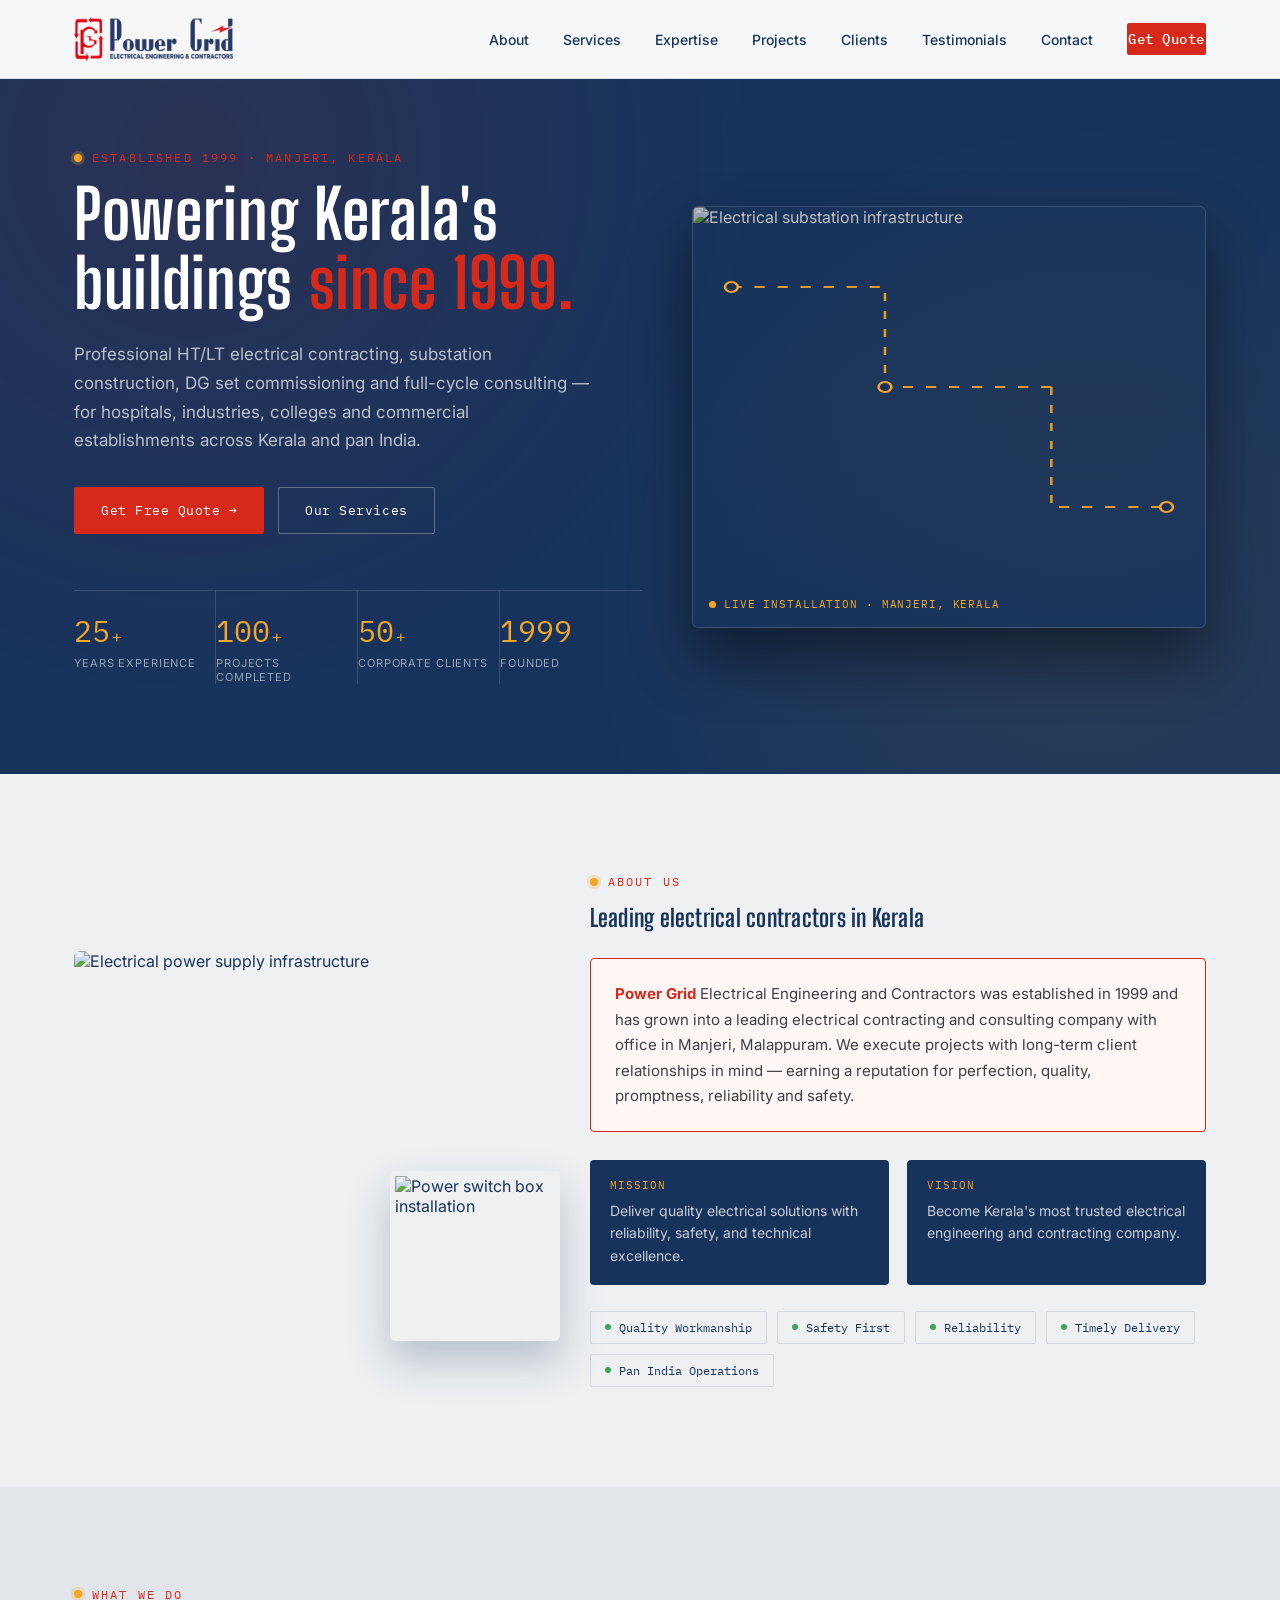
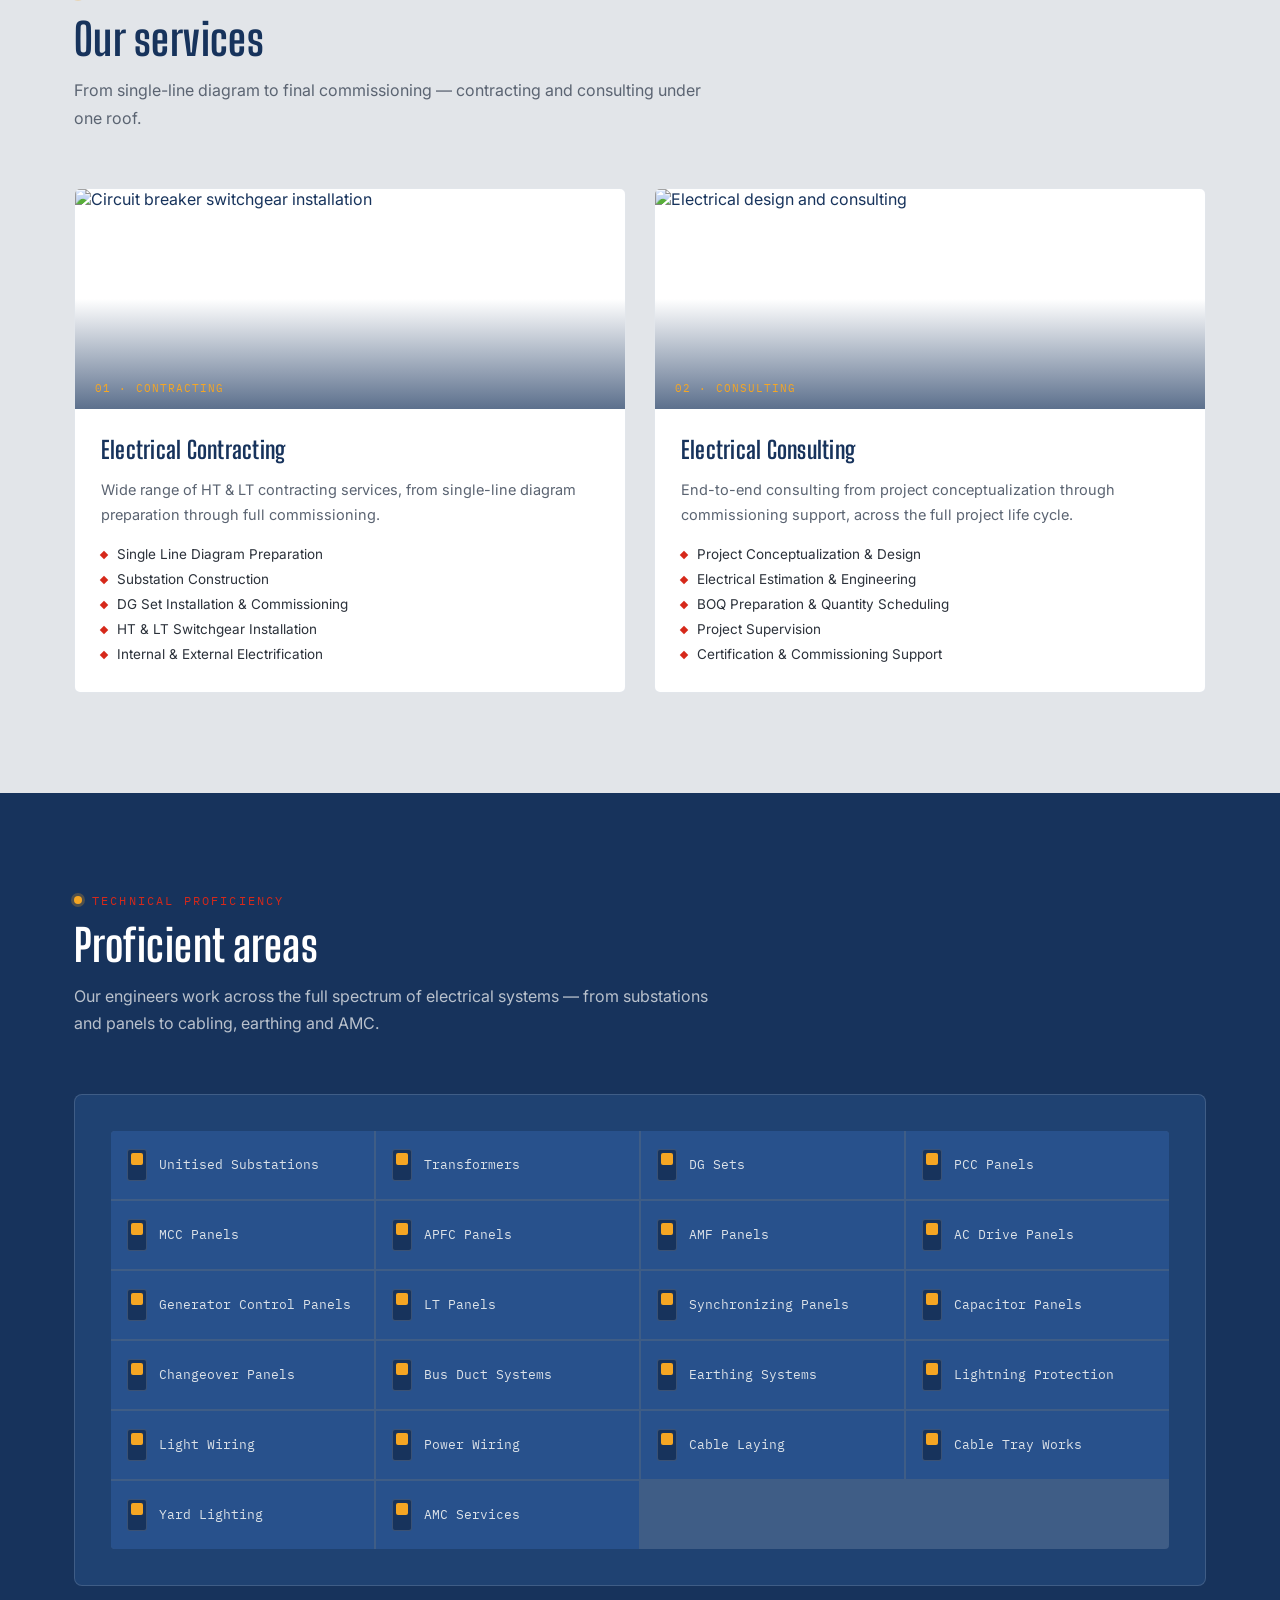
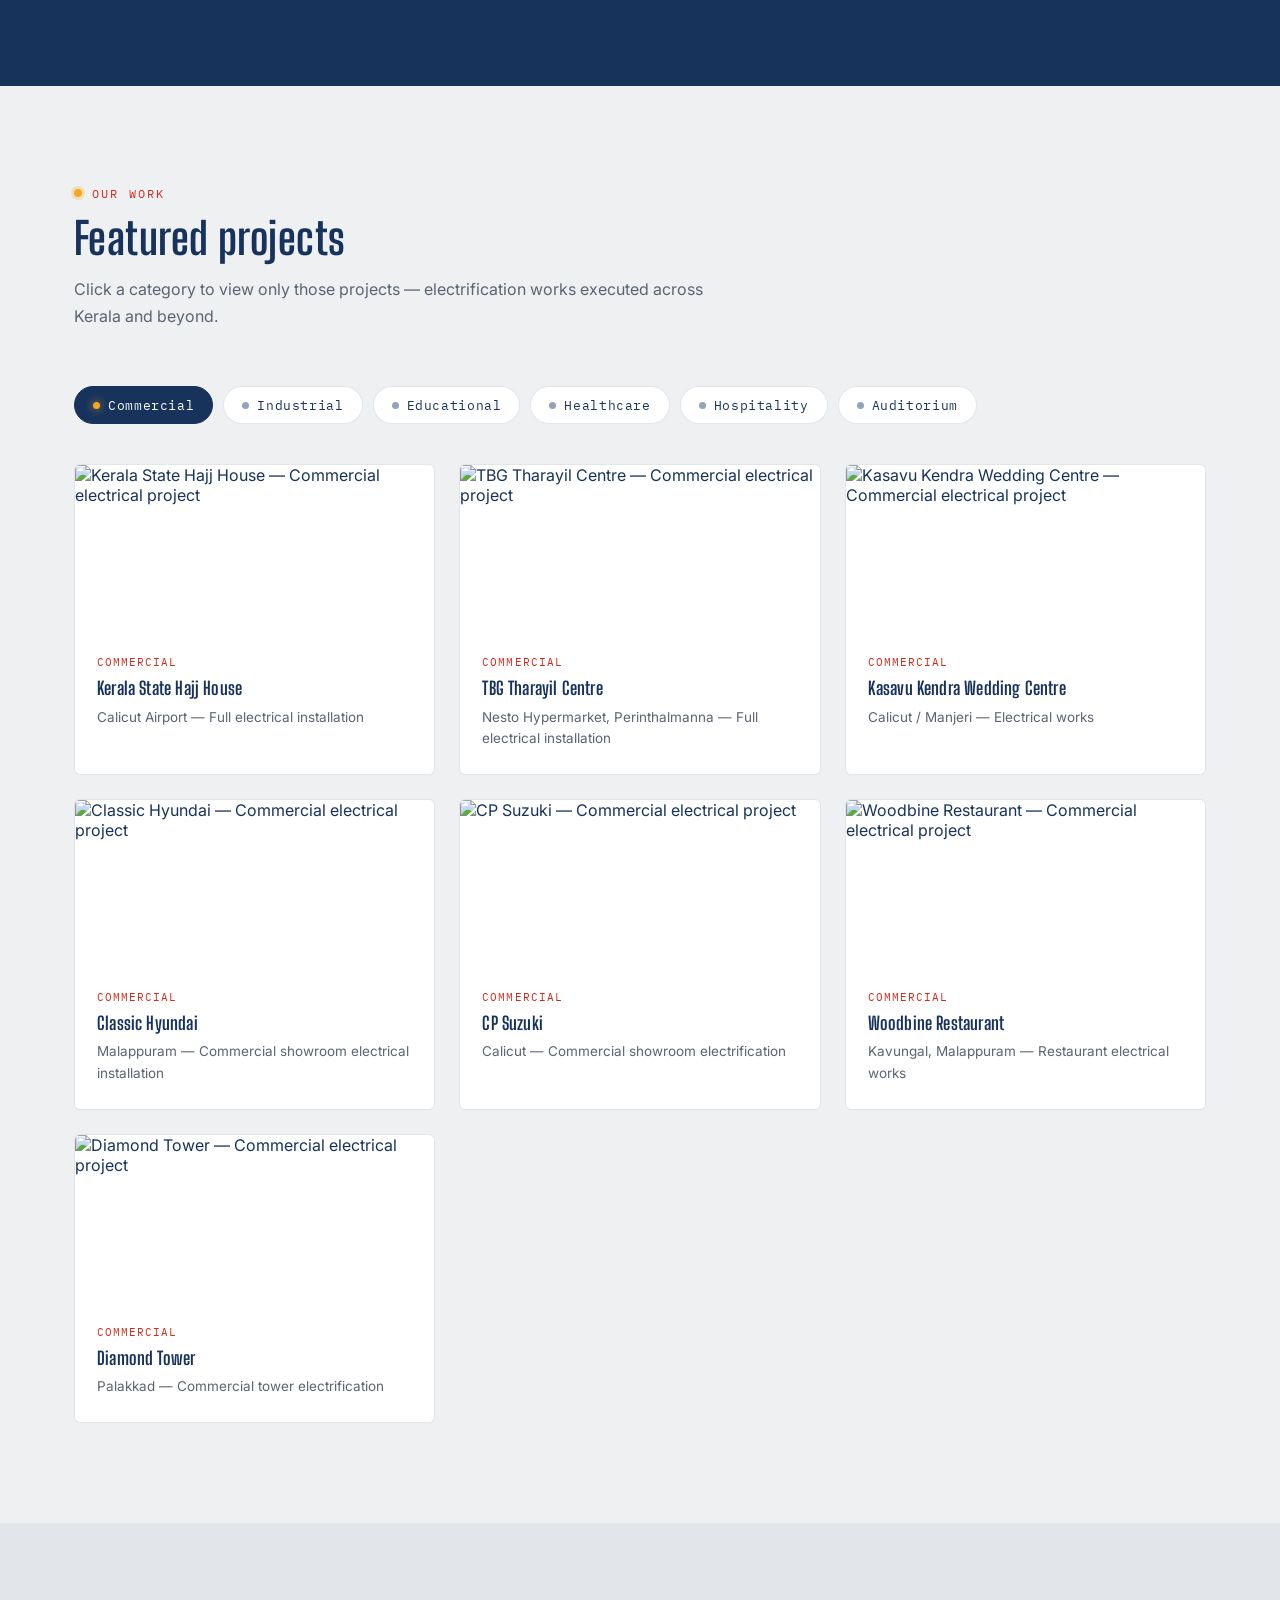
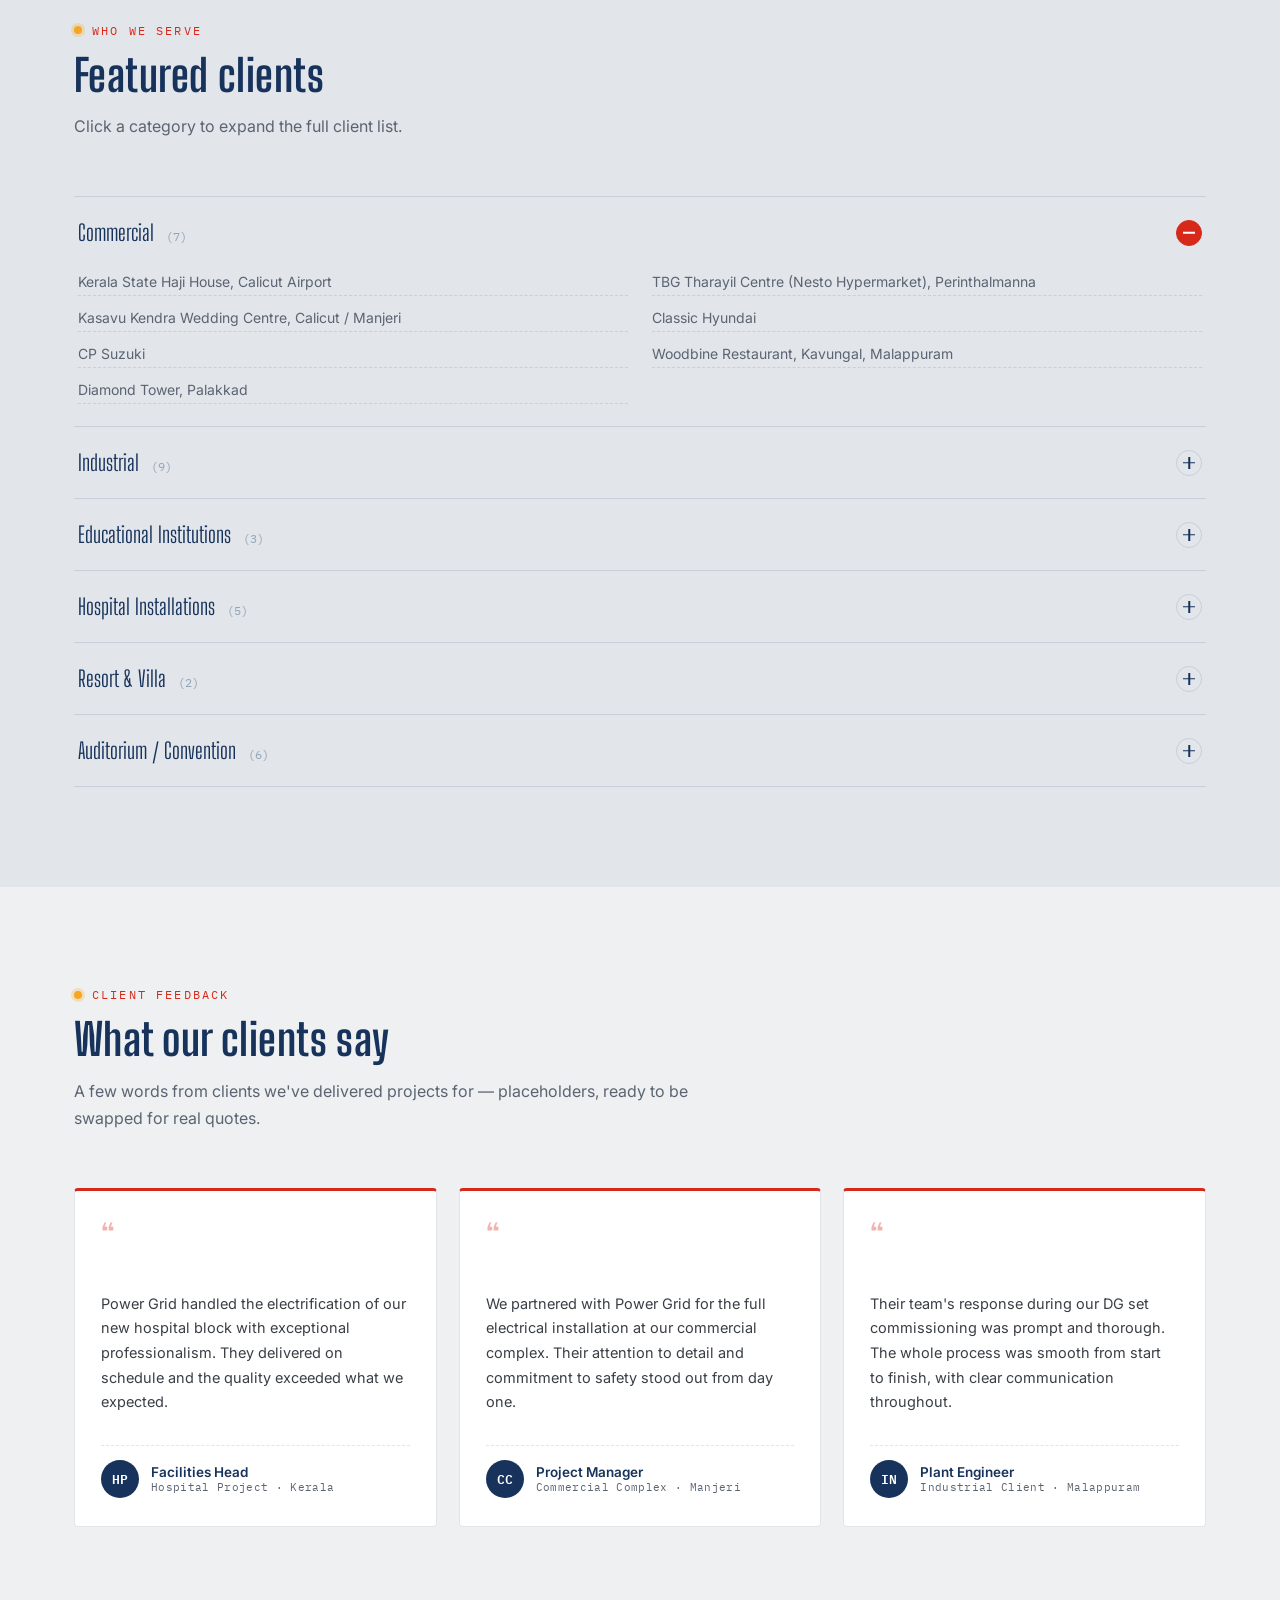
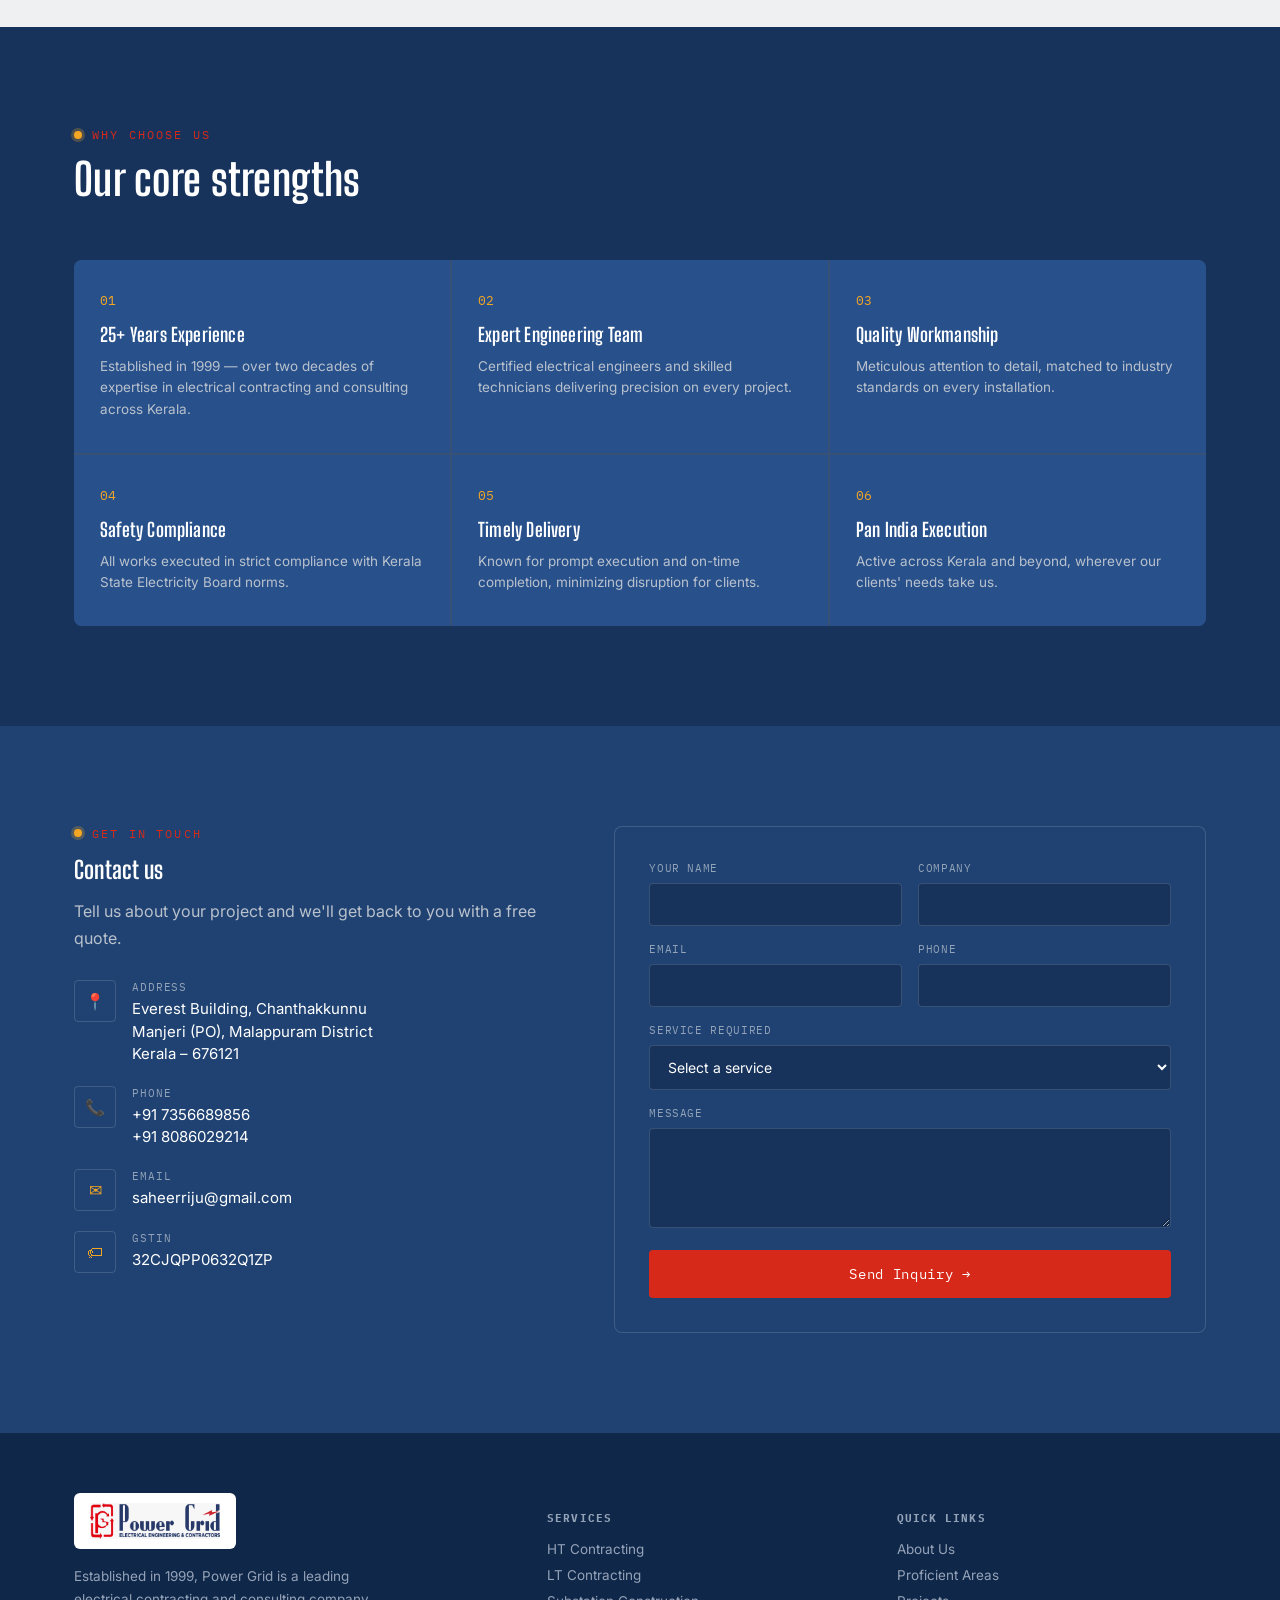
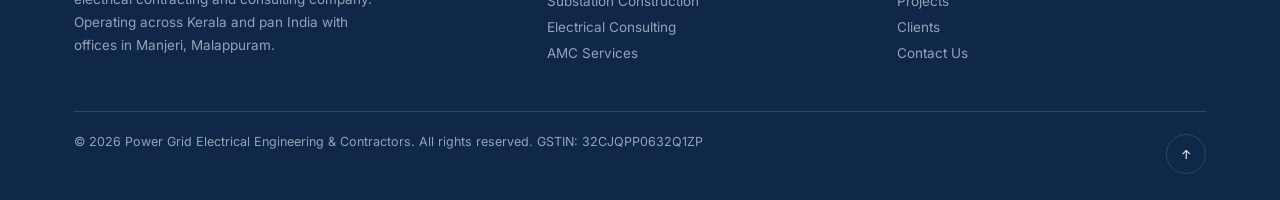
==== commit 9f4b6769: "Update index.html" ====
--- a/index.html
+++ b/index.html
@@ -24,6 +24,7 @@
       <a href="#expertise">Expertise</a>
       <a href="#projects">Projects</a>
       <a href="#clients">Clients</a>
+      <a href="#testimonials">Testimonials</a>
       <a href="#contact">Contact</a>
       <a href="#contact" class="nav-cta">Get Quote</a>
     </div>
@@ -175,6 +176,43 @@
       <p>Click a category to expand the full client list.</p>
     </div>
     <div class="accordion reveal" id="accordion"></div>
+  </div>
+</section>
+
+<!-- TESTIMONIALS -->
+<section class="section" id="testimonials">
+  <div class="container">
+    <div class="section-head reveal">
+      <div class="eyebrow">Client Feedback</div>
+      <h2>What our clients say</h2>
+      <p>A few words from clients we've delivered projects for — placeholders, ready to be swapped for real quotes.</p>
+    </div>
+    <div class="testimonial-grid reveal-stagger">
+      <div class="testimonial-card">
+        <div class="testimonial-quote-mark">&ldquo;</div>
+        <p class="testimonial-text">Power Grid handled the electrification of our new hospital block with exceptional professionalism. They delivered on schedule and the quality exceeded what we expected.</p>
+        <div class="testimonial-foot">
+          <div class="testimonial-avatar">HP</div>
+          <div class="testimonial-who"><div class="name">Facilities Head</div><div class="role">Hospital Project · Kerala</div></div>
+        </div>
+      </div>
+      <div class="testimonial-card">
+        <div class="testimonial-quote-mark">&ldquo;</div>
+        <p class="testimonial-text">We partnered with Power Grid for the full electrical installation at our commercial complex. Their attention to detail and commitment to safety stood out from day one.</p>
+        <div class="testimonial-foot">
+          <div class="testimonial-avatar">CC</div>
+          <div class="testimonial-who"><div class="name">Project Manager</div><div class="role">Commercial Complex · Manjeri</div></div>
+        </div>
+      </div>
+      <div class="testimonial-card">
+        <div class="testimonial-quote-mark">&ldquo;</div>
+        <p class="testimonial-text">Their team's response during our DG set commissioning was prompt and thorough. The whole process was smooth from start to finish, with clear communication throughout.</p>
+        <div class="testimonial-foot">
+          <div class="testimonial-avatar">IN</div>
+          <div class="testimonial-who"><div class="name">Plant Engineer</div><div class="role">Industrial Client · Malappuram</div></div>
+        </div>
+      </div>
+    </div>
   </div>
 </section>
 
--- a/styles.css
+++ b/styles.css
@@ -460,6 +460,56 @@
 @media (max-width:640px){ .acc-panel-inner{ grid-template-columns:1fr; } }
 
 /* ==========================================================================
+   TESTIMONIALS
+   ========================================================================== */
+.testimonial-grid{ display:grid; grid-template-columns:repeat(3,1fr); gap:22px; }
+.testimonial-card{
+  background:var(--white);
+  border:1px solid var(--line-dark);
+  border-top:3px solid var(--red);
+  border-radius:4px;
+  padding:28px 26px;
+  display:flex;
+  flex-direction:column;
+  gap:16px;
+}
+.testimonial-quote-mark{
+  font-family:var(--font-display);
+  font-size:42px;
+  line-height:1;
+  color:var(--red);
+  opacity:0.35;
+}
+.testimonial-text{
+  font-size:14.5px;
+  line-height:1.7;
+  color:#3A3F46;
+  flex-grow:1;
+}
+.testimonial-foot{
+  display:flex;
+  align-items:center;
+  gap:12px;
+  border-top:1px dashed var(--line-dark);
+  padding-top:14px;
+}
+.testimonial-avatar{
+  width:38px; height:38px;
+  border-radius:50%;
+  background:var(--ink);
+  color:var(--white);
+  font-family:var(--font-mono);
+  font-size:13px;
+  font-weight:600;
+  display:flex; align-items:center; justify-content:center;
+  flex-shrink:0;
+}
+.testimonial-who .name{ font-size:13.5px; font-weight:600; color:var(--ink); }
+.testimonial-who .role{ font-family:var(--font-mono); font-size:11px; color:var(--slate); letter-spacing:0.03em; }
+@media (max-width:900px){ .testimonial-grid{ grid-template-columns:1fr 1fr; } }
+@media (max-width:600px){ .testimonial-grid{ grid-template-columns:1fr; } }
+
+/* ==========================================================================
    WHY US
    ========================================================================== */
 .why-grid{ display:grid; grid-template-columns:repeat(3,1fr); gap:2px; background:var(--line); border-radius:8px; overflow:hidden; }
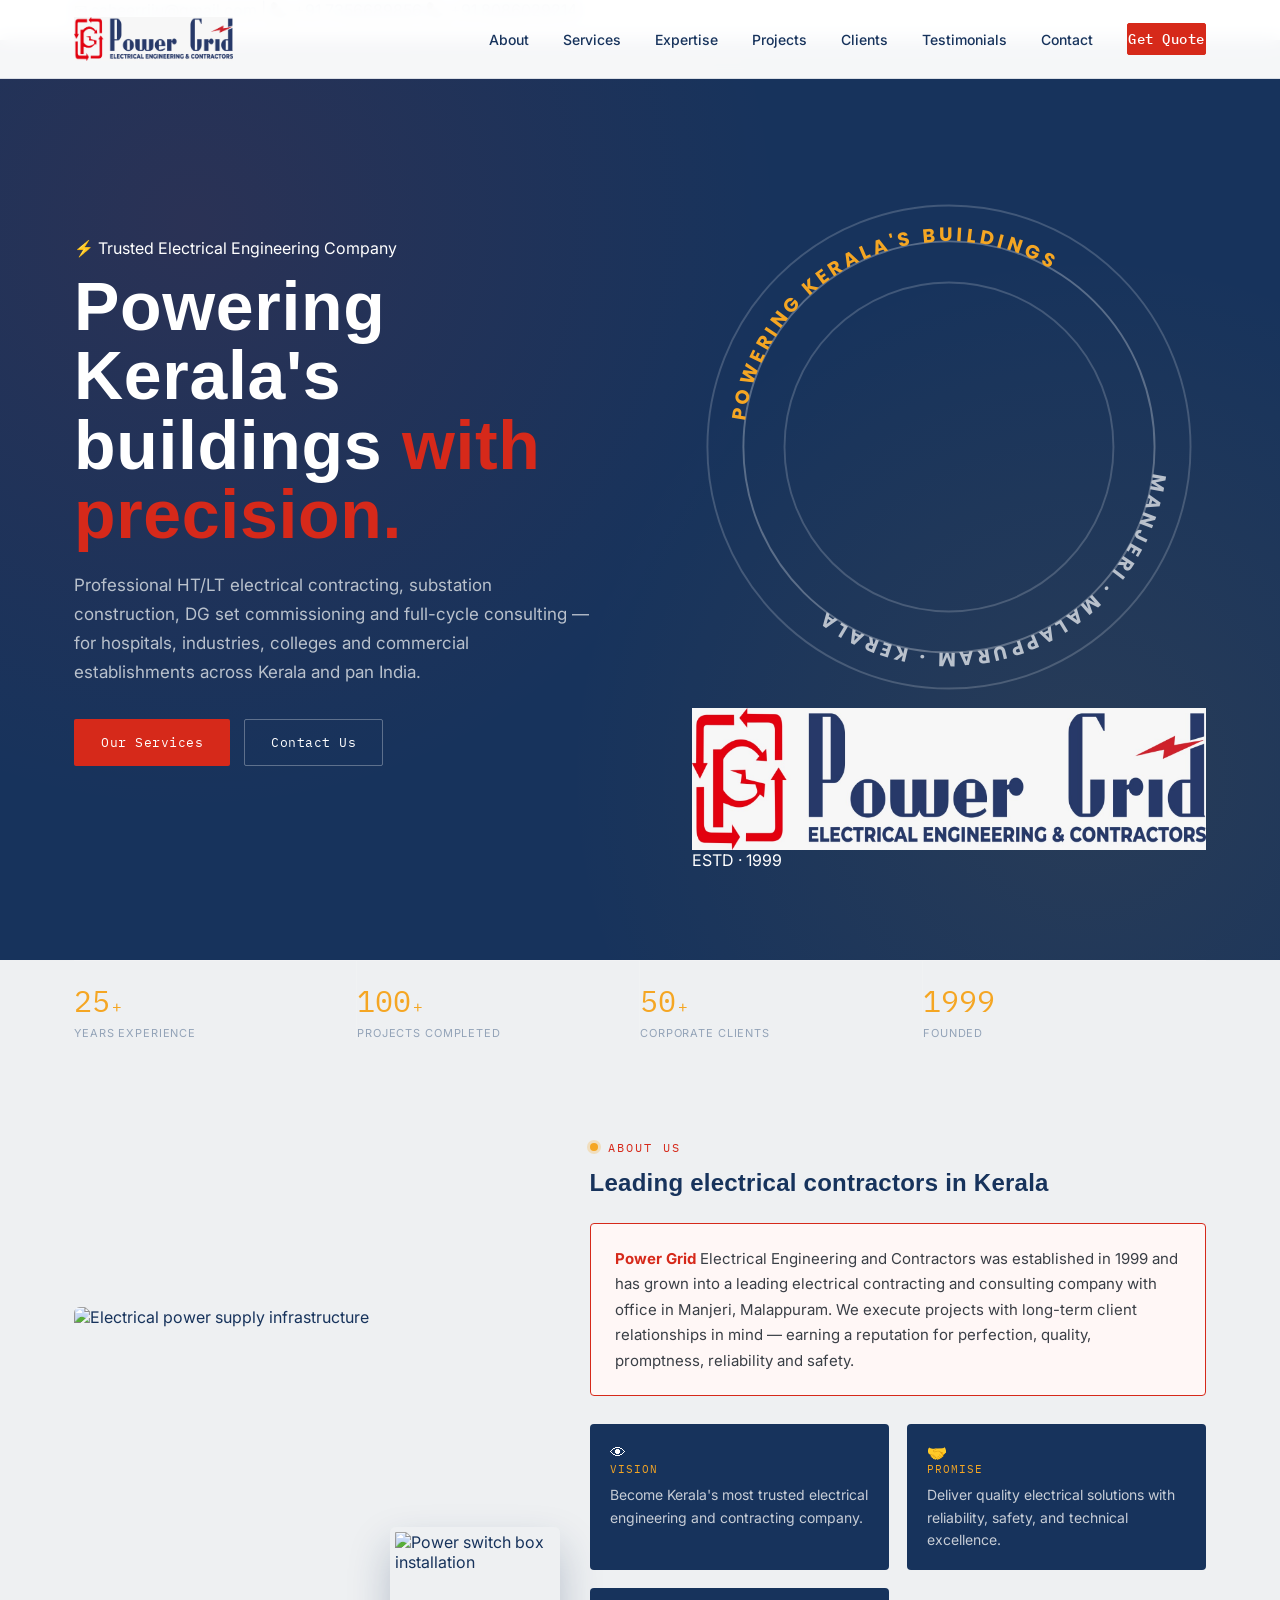
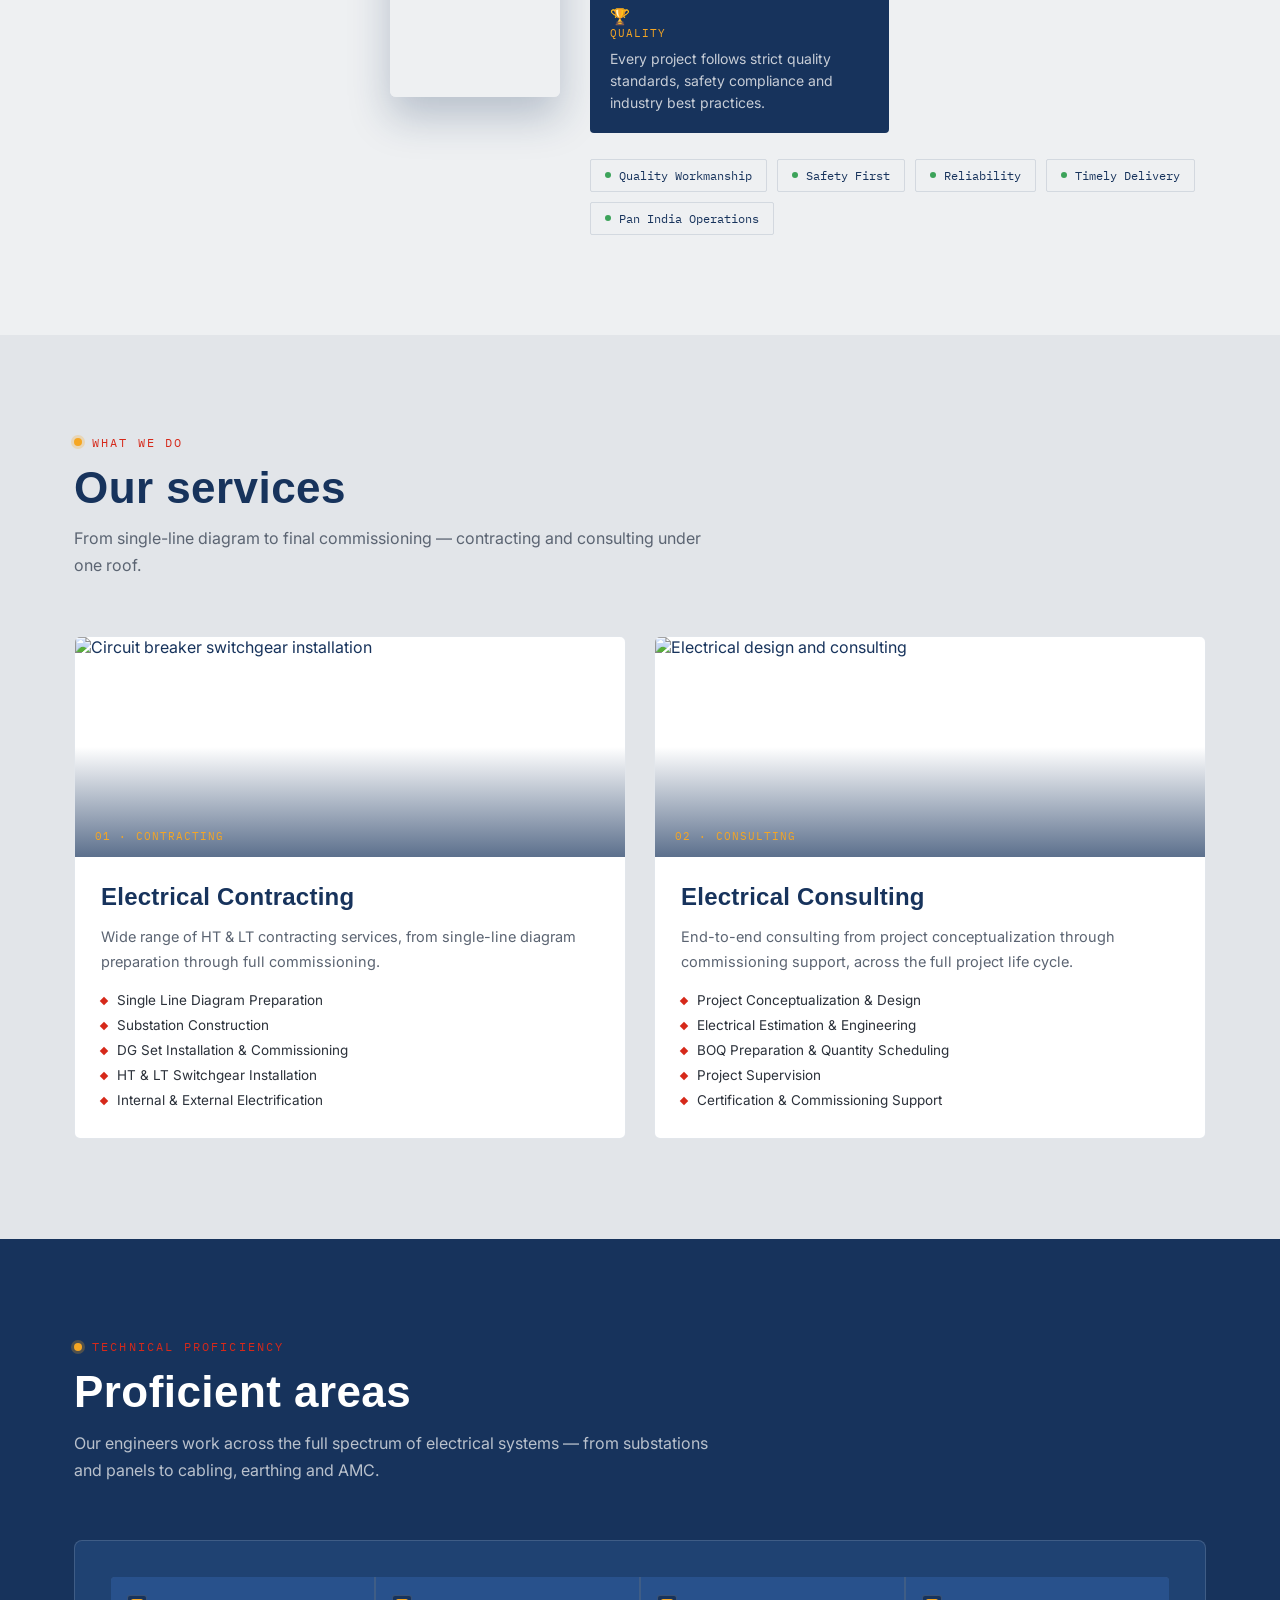
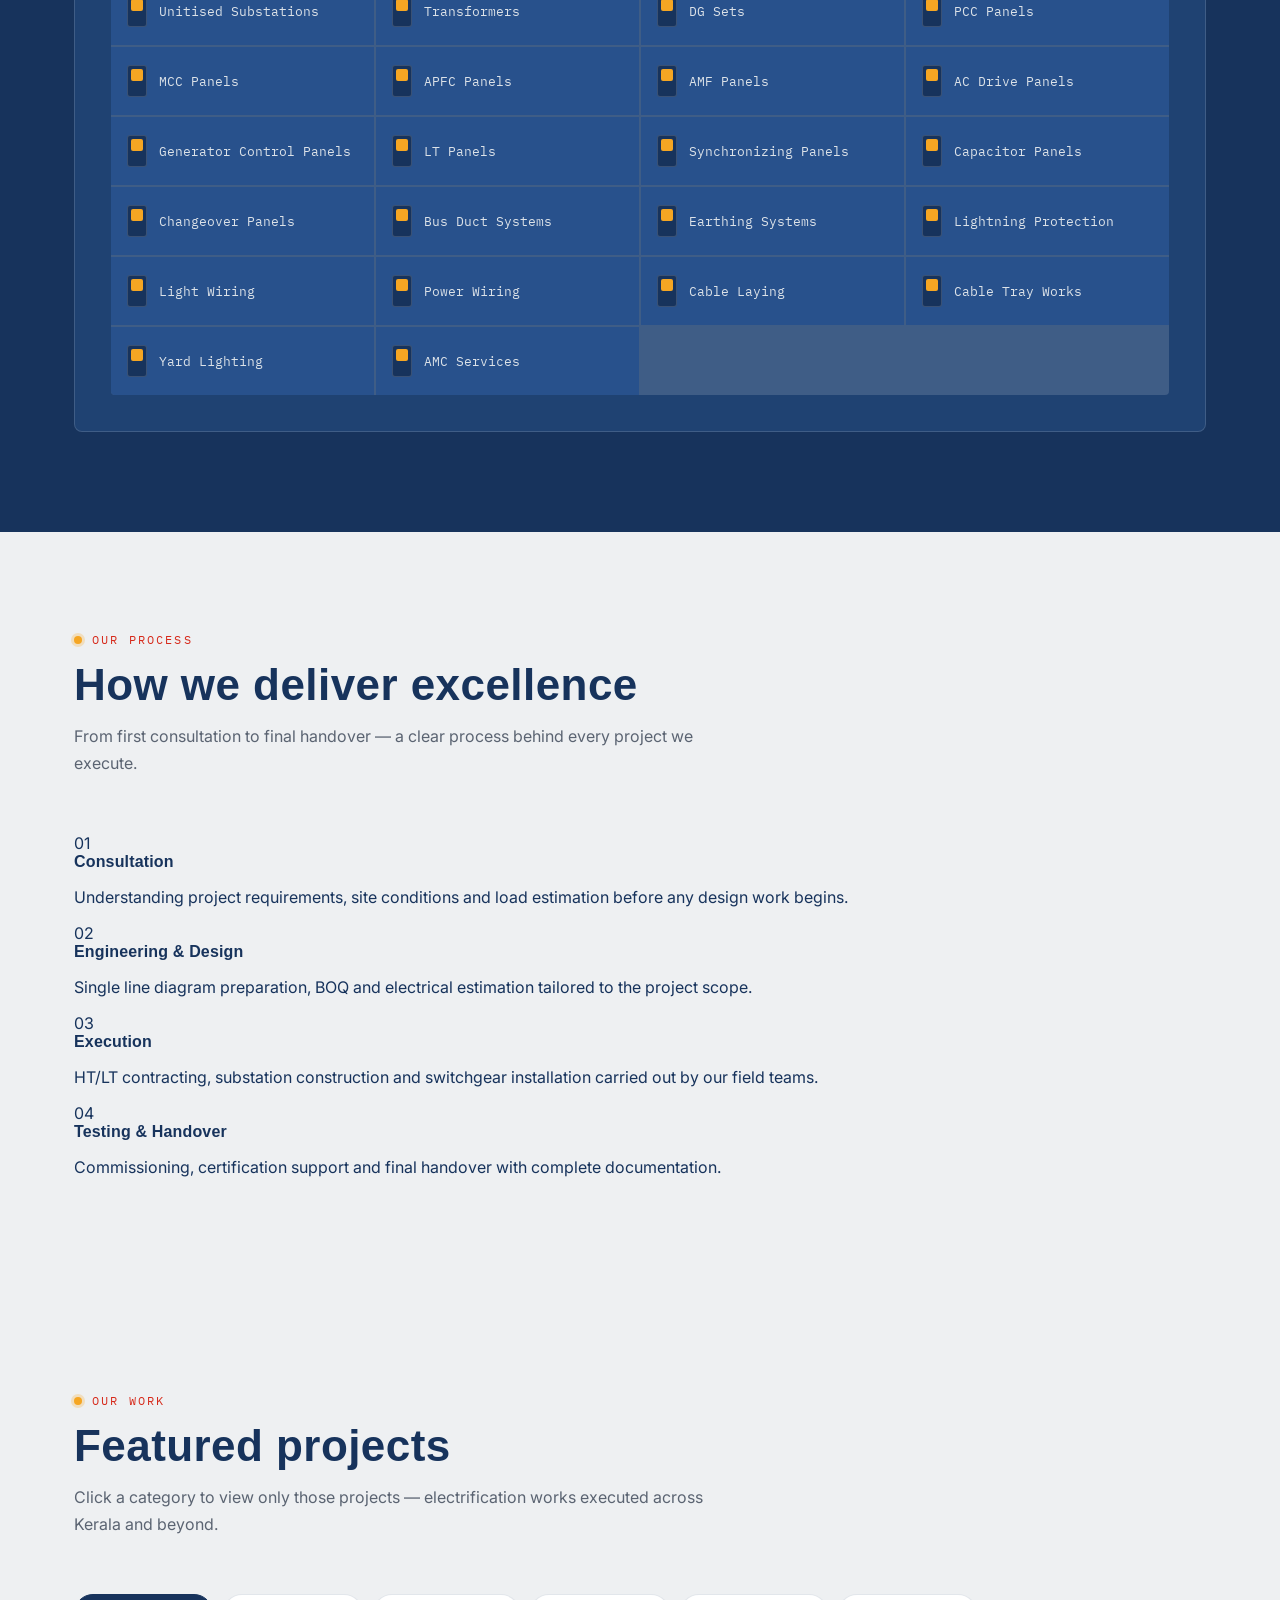
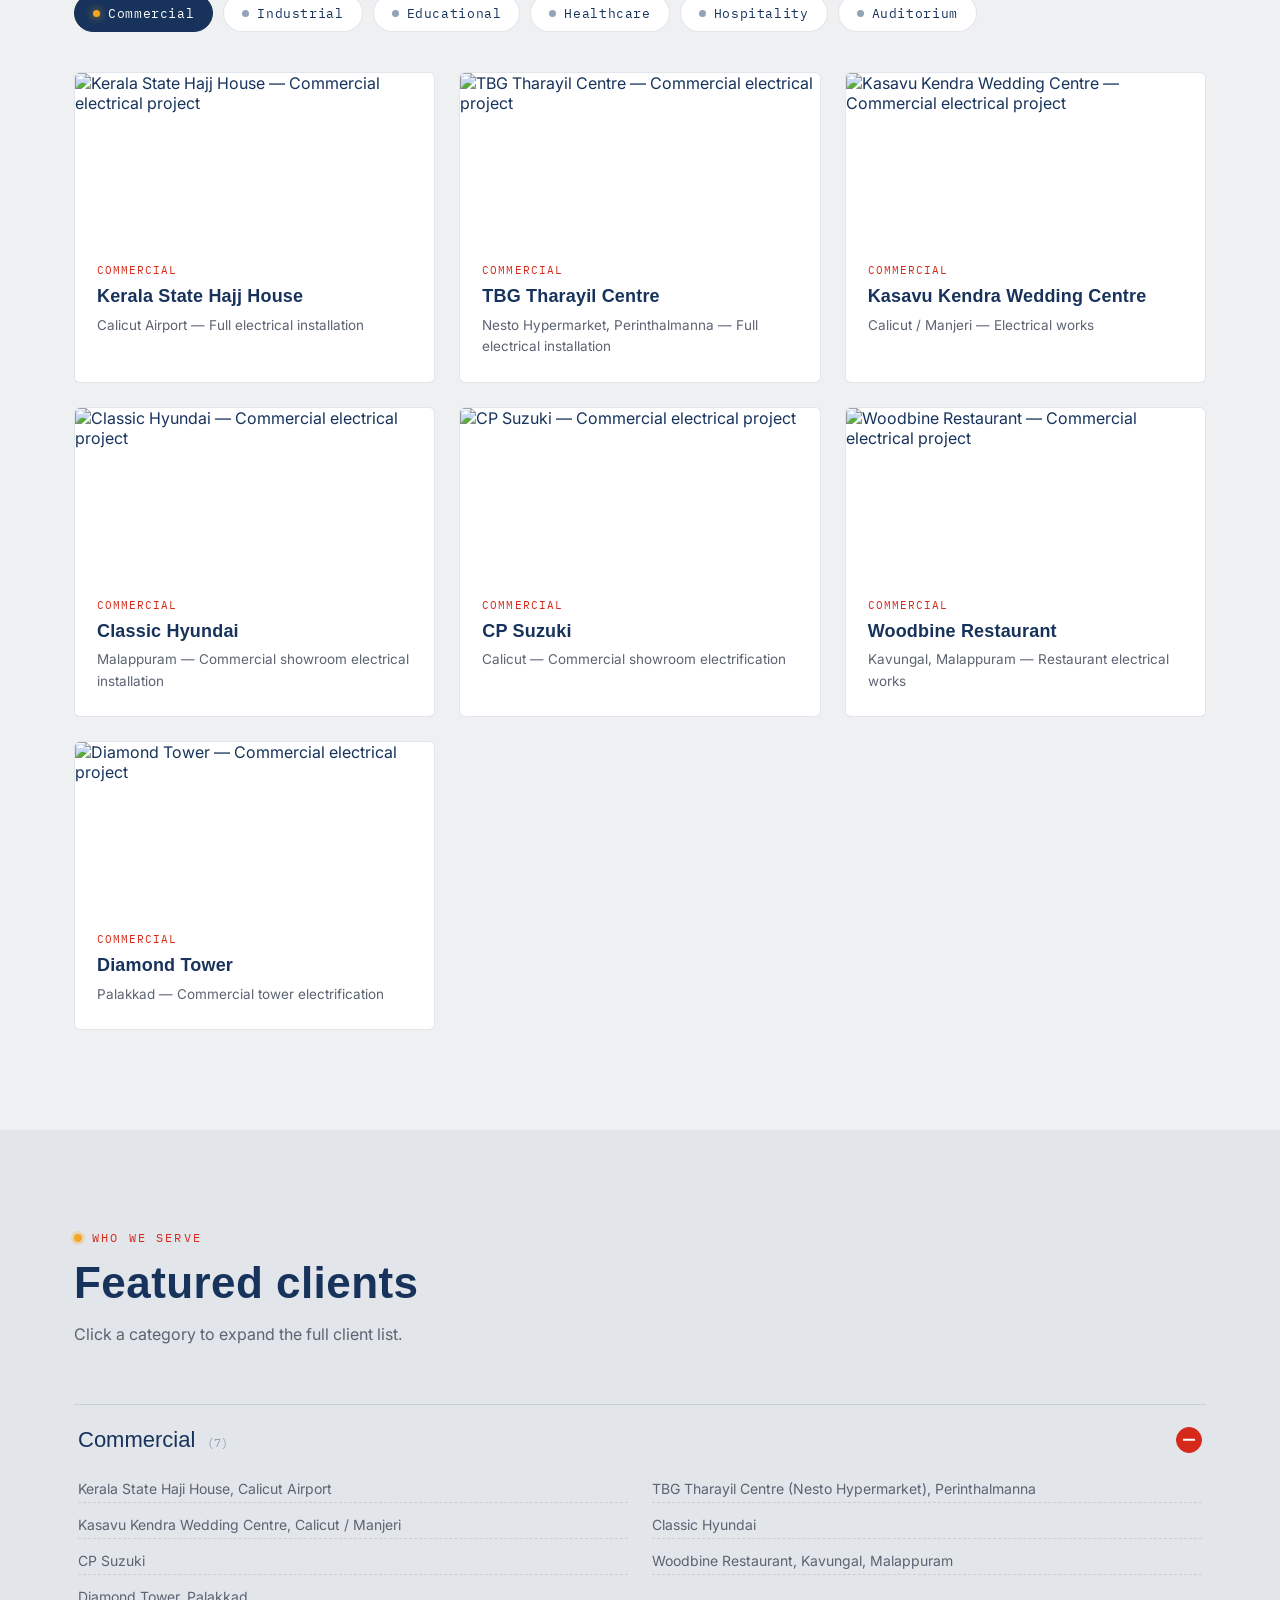
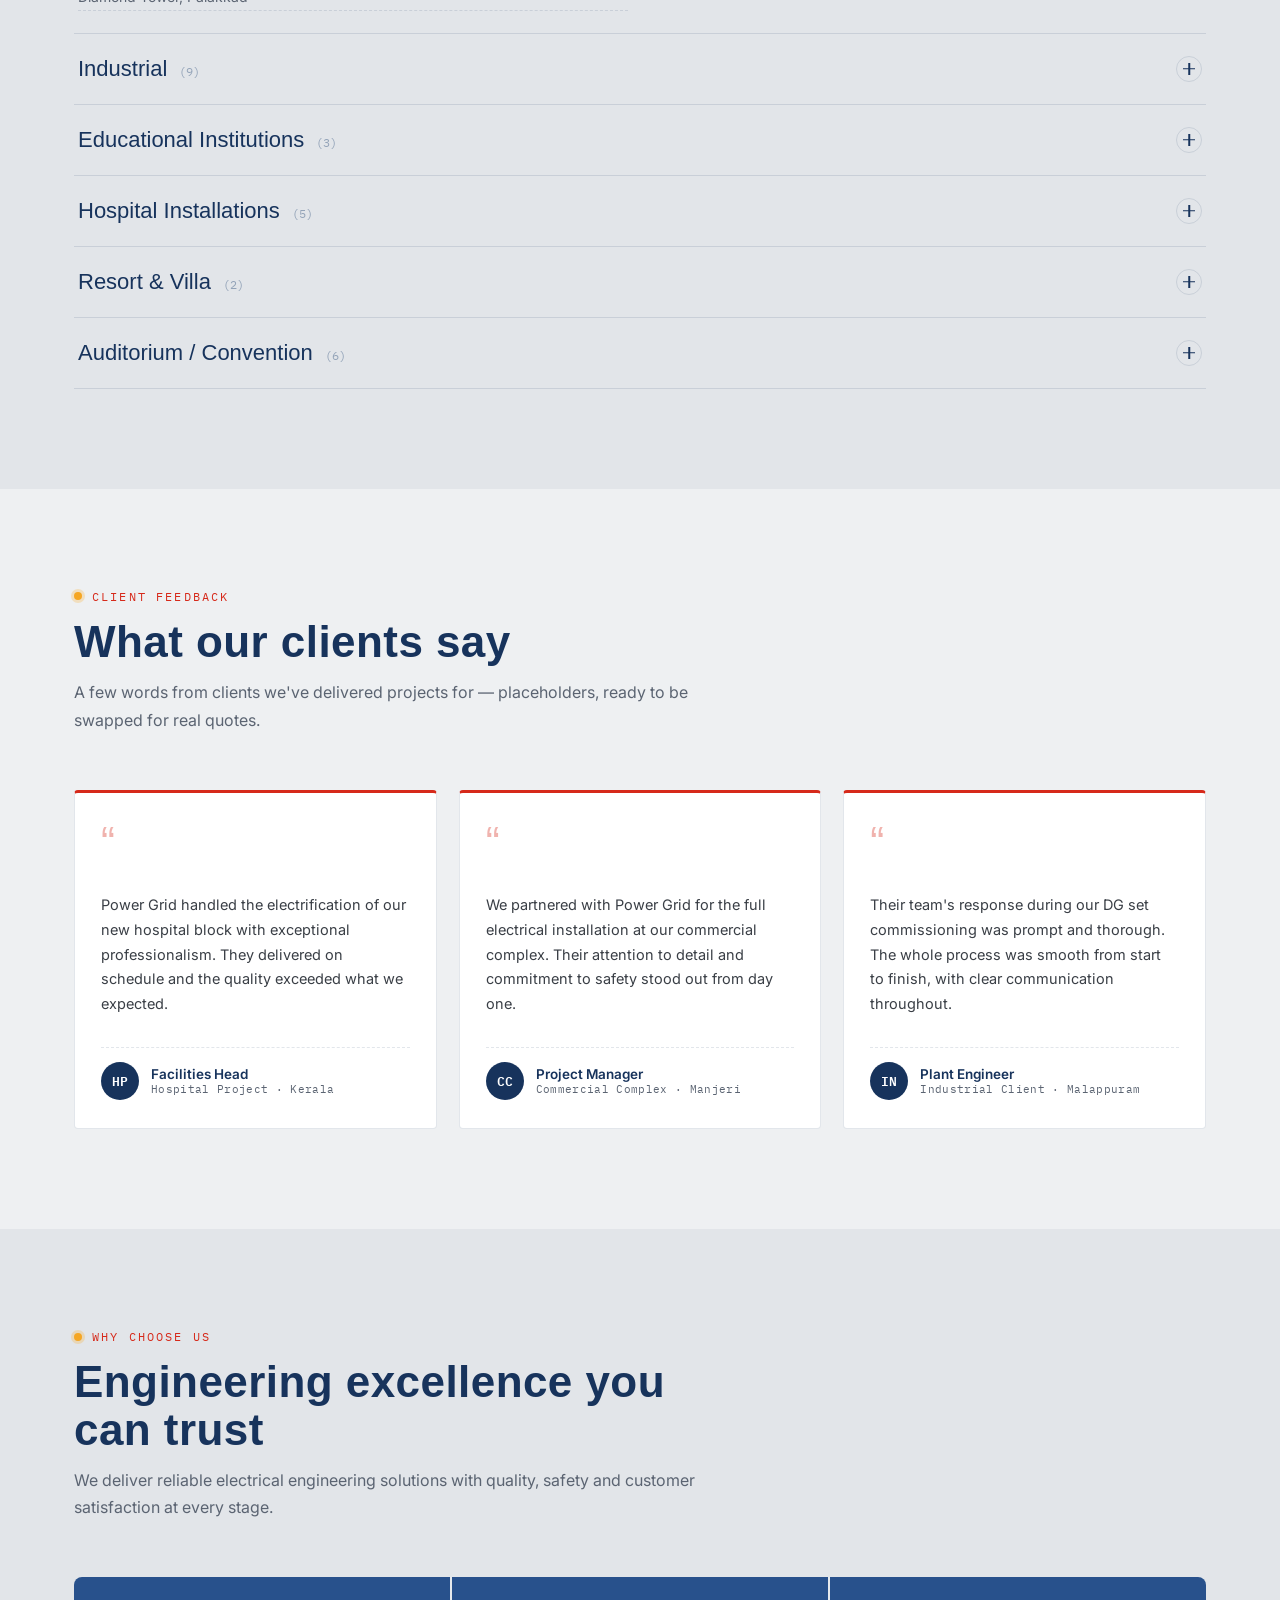
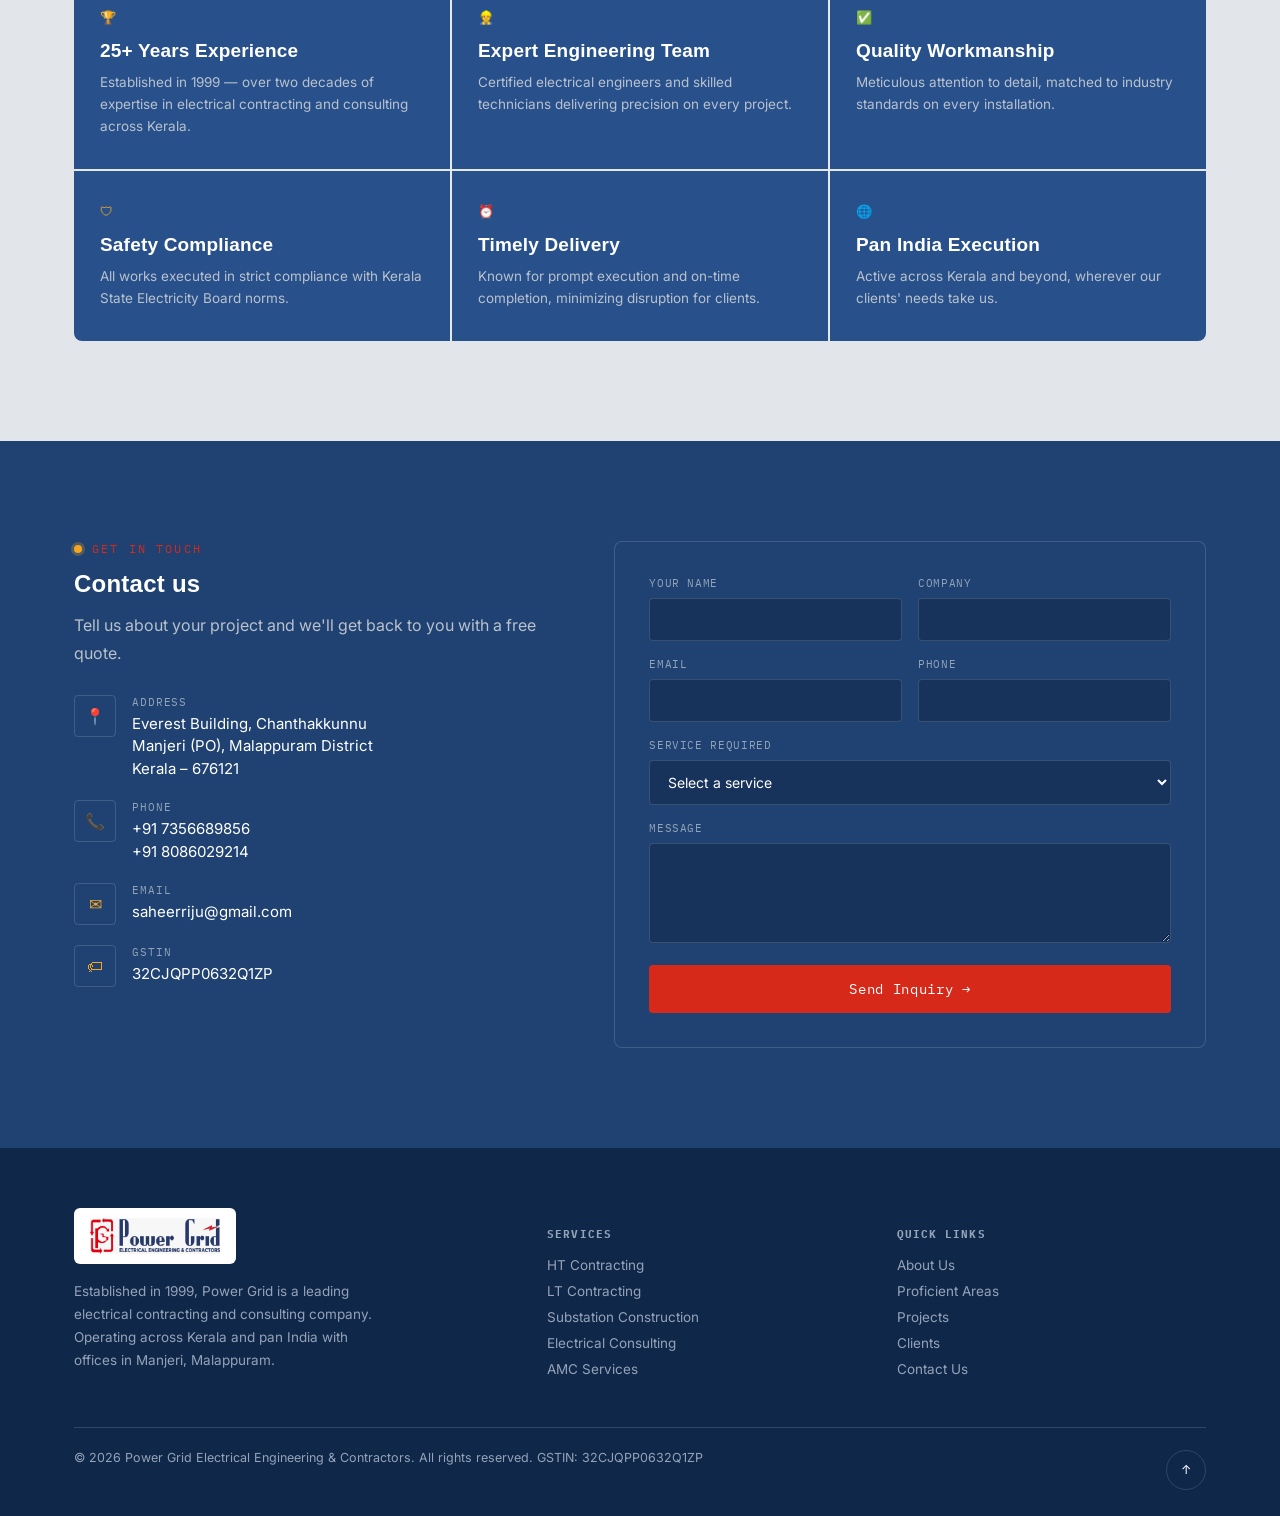
==== commit ede90efb: "Update index.html" ====
--- a/index.html
+++ b/index.html
@@ -6,10 +6,27 @@
 <title>Power Grid — Electrical Engineering & Contractors | Manjeri, Kerala</title>
 <meta name="description" content="Power Grid Electrical Engineering and Contractors — HT/LT contracting, substation construction, DG commissioning and electrical consulting across Kerala since 1999.">
 <link rel="preconnect" href="https://fonts.googleapis.com">
-<link href="https://fonts.googleapis.com/css2?family=Big+Shoulders+Display:wght@600;700;800&family=IBM+Plex+Mono:wght@400;500;600&family=Inter:wght@400;500;600;700&display=swap" rel="stylesheet">
+<link href="https://fonts.googleapis.com/css2?family=Poppins:wght@500;600;700;800&family=IBM+Plex+Mono:wght@400;500;600&family=Inter:wght@400;500;600;700&display=swap" rel="stylesheet">
 <link rel="stylesheet" href="styles.css">
 </head>
 <body>
+
+<!-- TOP BAR -->
+<div class="topbar">
+  <div class="container topbar-inner">
+    <div class="topbar-contacts">
+      <a href="mailto:saheerriju@gmail.com">&#9993; saheerriju@gmail.com</a>
+      <span class="sep">|</span>
+      <a href="tel:+917356689856">&#128222; +91 7356689856</a>
+      <a href="tel:+918086029214">&#128222; +91 8086029214</a>
+    </div>
+    <div class="topbar-social">
+      <a href="#" aria-label="Facebook">f</a>
+      <a href="#" aria-label="Instagram">◎</a>
+      <a href="#" aria-label="LinkedIn">in</a>
+    </div>
+  </div>
+</div>
 
 <!-- NAV -->
 <nav class="nav">
@@ -35,35 +52,50 @@
 <header class="hero" id="top">
   <div class="container hero-grid">
     <div>
-      <div class="eyebrow">Established 1999 · Manjeri, Kerala</div>
-      <h1>Powering Kerala's<br>buildings <span class="accent">since 1999.</span></h1>
+      <div class="hero-badge"><span class="bolt">&#9889;</span> Trusted Electrical Engineering Company</div>
+      <h1>Powering Kerala's<br>buildings <span class="accent">with precision.</span></h1>
       <p class="lead">Professional HT/LT electrical contracting, substation construction, DG set commissioning and full-cycle consulting — for hospitals, industries, colleges and commercial establishments across Kerala and pan India.</p>
       <div class="hero-ctas">
-        <a href="#contact" class="btn btn-primary">Get Free Quote →</a>
-        <a href="#services" class="btn btn-outline">Our Services</a>
-      </div>
-      <div class="meter-row">
-        <div class="meter"><div class="num" data-count="25">0<span style="font-size:16px">+</span></div><div class="label">Years Experience</div></div>
-        <div class="meter"><div class="num" data-count="100">0<span style="font-size:16px">+</span></div><div class="label">Projects Completed</div></div>
-        <div class="meter"><div class="num" data-count="50">0<span style="font-size:16px">+</span></div><div class="label">Corporate Clients</div></div>
-        <div class="meter"><div class="num" data-count="1999" data-nosuffix="1">1999</div><div class="label">Founded</div></div>
+        <a href="#services" class="btn btn-primary">Our Services</a>
+        <a href="#contact" class="btn btn-outline">Contact Us</a>
       </div>
     </div>
     <div class="hero-visual">
-      <div class="hero-photo-wrap">
-        <img src="https://images.unsplash.com/photo-1509390673020-a5b2450e33f1?fm=jpg&q=70&w=1200&auto=format&fit=crop" alt="Electrical substation infrastructure" loading="eager">
-        <svg class="flow-svg" viewBox="0 0 400 420" preserveAspectRatio="none" aria-hidden="true">
-          <path class="flow-line" d="M30,80 L150,80 L150,180 L280,180"></path>
-          <path class="flow-line" d="M280,180 L280,300 L370,300" style="animation-delay:.3s"></path>
-          <circle class="flow-node pulse" cx="30" cy="80" r="5"></circle>
-          <circle class="flow-node pulse" cx="150" cy="180" r="5" style="animation-delay:.5s"></circle>
-          <circle class="flow-node pulse" cx="370" cy="300" r="5" style="animation-delay:1s"></circle>
+      <div class="stamp-wrap">
+        <svg class="stamp-spin" viewBox="0 0 400 400" aria-hidden="true">
+          <defs>
+            <path id="stampCircle" d="M 200,200 m -160,0 a 160,160 0 1,1 320,0 a 160,160 0 1,1 -320,0" />
+          </defs>
+          <circle cx="200" cy="200" r="188" fill="none" stroke="rgba(255,255,255,0.18)" stroke-width="1.5"/>
+          <circle cx="200" cy="200" r="160" fill="none" stroke="rgba(255,255,255,0.28)" stroke-width="1.5"/>
+          <circle cx="200" cy="200" r="128" fill="none" stroke="rgba(255,255,255,0.18)" stroke-width="1.5"/>
+          <text fill="#F5A623" font-family="Poppins, sans-serif" font-size="15" font-weight="700" letter-spacing="3">
+            <textPath href="#stampCircle" startOffset="2%">POWERING KERALA'S BUILDINGS</textPath>
+          </text>
+          <text fill="#B9C1CC" font-family="Poppins, sans-serif" font-size="15" font-weight="700" letter-spacing="3">
+            <textPath href="#stampCircle" startOffset="52%">MANJERI · MALAPPURAM · KERALA</textPath>
+          </text>
         </svg>
-        <div class="hero-caption"><span class="dot"></span>Live installation · Manjeri, Kerala</div>
+        <div class="stamp-center">
+          <div class="stamp-logo-plate"><img src="logo.jpg" alt="Power Grid"></div>
+          <div class="estd">ESTD · 1999</div>
+        </div>
       </div>
     </div>
   </div>
 </header>
+
+<!-- STATS BAND -->
+<div class="stats-band">
+  <div class="container">
+    <div class="meter-row">
+      <div class="meter"><div class="num" data-count="25">0<span style="font-size:16px">+</span></div><div class="label">Years Experience</div></div>
+      <div class="meter"><div class="num" data-count="100">0<span style="font-size:16px">+</span></div><div class="label">Projects Completed</div></div>
+      <div class="meter"><div class="num" data-count="50">0<span style="font-size:16px">+</span></div><div class="label">Corporate Clients</div></div>
+      <div class="meter"><div class="num" data-count="1999" data-nosuffix="1">1999</div><div class="label">Founded</div></div>
+    </div>
+  </div>
+</div>
 
 <!-- ABOUT -->
 <section class="section" id="about">
@@ -79,8 +111,9 @@
         <b>Power Grid</b> Electrical Engineering and Contractors was established in 1999 and has grown into a leading electrical contracting and consulting company with office in Manjeri, Malappuram. We execute projects with long-term client relationships in mind — earning a reputation for perfection, quality, promptness, reliability and safety.
       </div>
       <div class="mv-row">
-        <div class="mv-box"><div class="k">Mission</div><p>Deliver quality electrical solutions with reliability, safety, and technical excellence.</p></div>
-        <div class="mv-box"><div class="k">Vision</div><p>Become Kerala's most trusted electrical engineering and contracting company.</p></div>
+        <div class="mv-box"><div class="mv-icon">&#128065;</div><div class="k">Vision</div><p>Become Kerala's most trusted electrical engineering and contracting company.</p></div>
+        <div class="mv-box"><div class="mv-icon">&#129309;</div><div class="k">Promise</div><p>Deliver quality electrical solutions with reliability, safety, and technical excellence.</p></div>
+        <div class="mv-box"><div class="mv-icon">&#127942;</div><div class="k">Quality</div><p>Every project follows strict quality standards, safety compliance and industry best practices.</p></div>
       </div>
       <div class="chip-row">
         <span class="chip">Quality Workmanship</span>
@@ -96,7 +129,7 @@
 <!-- SERVICES -->
 <section class="section" id="services" style="background:var(--steel-2);">
   <div class="container">
-    <div class="section-head reveal">
+    <div class="section-head center reveal">
       <div class="eyebrow">What We Do</div>
       <h2>Our services</h2>
       <p>From single-line diagram to final commissioning — contracting and consulting under one roof.</p>
@@ -143,7 +176,7 @@
 <!-- PROFICIENCY -->
 <section class="section on-ink" id="expertise">
   <div class="container">
-    <div class="section-head reveal">
+    <div class="section-head center reveal">
       <div class="eyebrow">Technical Proficiency</div>
       <h2>Proficient areas</h2>
       <p>Our engineers work across the full spectrum of electrical systems — from substations and panels to cabling, earthing and AMC.</p>
@@ -154,10 +187,43 @@
   </div>
 </section>
 
+<!-- OUR PROCESS -->
+<section class="section on-black">
+  <div class="container">
+    <div class="section-head center reveal">
+      <div class="eyebrow">Our Process</div>
+      <h2>How we deliver excellence</h2>
+      <p>From first consultation to final handover — a clear process behind every project we execute.</p>
+    </div>
+    <div class="process-grid reveal-stagger">
+      <div class="process-card">
+        <div class="process-num">01</div>
+        <h4>Consultation</h4>
+        <p>Understanding project requirements, site conditions and load estimation before any design work begins.</p>
+      </div>
+      <div class="process-card">
+        <div class="process-num">02</div>
+        <h4>Engineering &amp; Design</h4>
+        <p>Single line diagram preparation, BOQ and electrical estimation tailored to the project scope.</p>
+      </div>
+      <div class="process-card">
+        <div class="process-num">03</div>
+        <h4>Execution</h4>
+        <p>HT/LT contracting, substation construction and switchgear installation carried out by our field teams.</p>
+      </div>
+      <div class="process-card">
+        <div class="process-num">04</div>
+        <h4>Testing &amp; Handover</h4>
+        <p>Commissioning, certification support and final handover with complete documentation.</p>
+      </div>
+    </div>
+  </div>
+</section>
+
 <!-- FEATURED PROJECTS -->
 <section class="section" id="projects">
   <div class="container">
-    <div class="section-head reveal">
+    <div class="section-head center reveal">
       <div class="eyebrow">Our Work</div>
       <h2>Featured projects</h2>
       <p>Click a category to view only those projects — electrification works executed across Kerala and beyond.</p>
@@ -170,7 +236,7 @@
 <!-- CLIENTS -->
 <section class="section" id="clients" style="background:var(--steel-2);">
   <div class="container">
-    <div class="section-head reveal">
+    <div class="section-head center reveal">
       <div class="eyebrow">Who We Serve</div>
       <h2>Featured clients</h2>
       <p>Click a category to expand the full client list.</p>
@@ -182,7 +248,7 @@
 <!-- TESTIMONIALS -->
 <section class="section" id="testimonials">
   <div class="container">
-    <div class="section-head reveal">
+    <div class="section-head center reveal">
       <div class="eyebrow">Client Feedback</div>
       <h2>What our clients say</h2>
       <p>A few words from clients we've delivered projects for — placeholders, ready to be swapped for real quotes.</p>
@@ -217,19 +283,20 @@
 </section>
 
 <!-- WHY US -->
-<section class="section on-ink">
-  <div class="container">
-    <div class="section-head reveal">
+<section class="section" style="background:var(--steel-2);">
+  <div class="container">
+    <div class="section-head center reveal">
       <div class="eyebrow">Why Choose Us</div>
-      <h2>Our core strengths</h2>
+      <h2>Engineering excellence you can trust</h2>
+      <p>We deliver reliable electrical engineering solutions with quality, safety and customer satisfaction at every stage.</p>
     </div>
     <div class="why-grid reveal-stagger">
-      <div class="why-card"><div class="n">01</div><h4>25+ Years Experience</h4><p>Established in 1999 — over two decades of expertise in electrical contracting and consulting across Kerala.</p></div>
-      <div class="why-card"><div class="n">02</div><h4>Expert Engineering Team</h4><p>Certified electrical engineers and skilled technicians delivering precision on every project.</p></div>
-      <div class="why-card"><div class="n">03</div><h4>Quality Workmanship</h4><p>Meticulous attention to detail, matched to industry standards on every installation.</p></div>
-      <div class="why-card"><div class="n">04</div><h4>Safety Compliance</h4><p>All works executed in strict compliance with Kerala State Electricity Board norms.</p></div>
-      <div class="why-card"><div class="n">05</div><h4>Timely Delivery</h4><p>Known for prompt execution and on-time completion, minimizing disruption for clients.</p></div>
-      <div class="why-card"><div class="n">06</div><h4>Pan India Execution</h4><p>Active across Kerala and beyond, wherever our clients' needs take us.</p></div>
+      <div class="why-card"><div class="n">&#127942;</div><h4>25+ Years Experience</h4><p>Established in 1999 — over two decades of expertise in electrical contracting and consulting across Kerala.</p></div>
+      <div class="why-card"><div class="n">&#128119;</div><h4>Expert Engineering Team</h4><p>Certified electrical engineers and skilled technicians delivering precision on every project.</p></div>
+      <div class="why-card"><div class="n">&#9989;</div><h4>Quality Workmanship</h4><p>Meticulous attention to detail, matched to industry standards on every installation.</p></div>
+      <div class="why-card"><div class="n">&#128737;</div><h4>Safety Compliance</h4><p>All works executed in strict compliance with Kerala State Electricity Board norms.</p></div>
+      <div class="why-card"><div class="n">&#9200;</div><h4>Timely Delivery</h4><p>Known for prompt execution and on-time completion, minimizing disruption for clients.</p></div>
+      <div class="why-card"><div class="n">&#127760;</div><h4>Pan India Execution</h4><p>Active across Kerala and beyond, wherever our clients' needs take us.</p></div>
     </div>
   </div>
 </section>
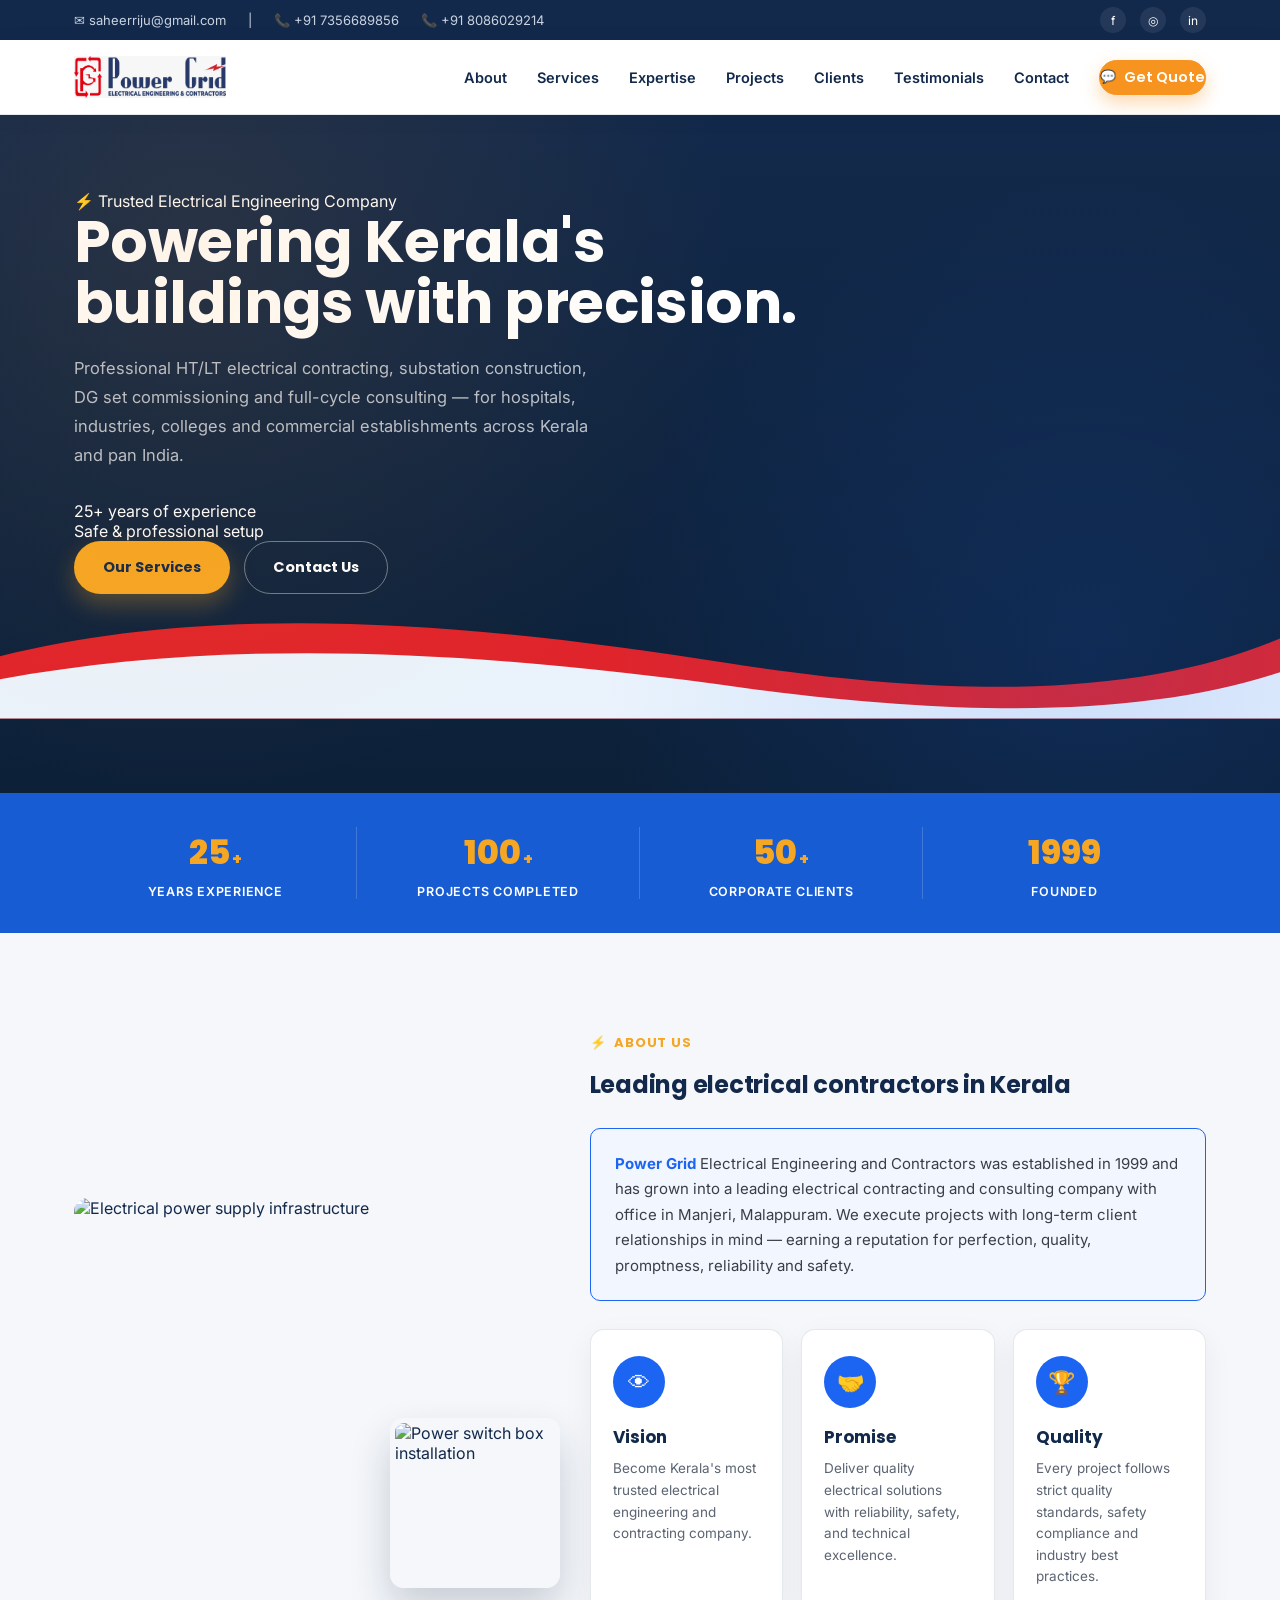
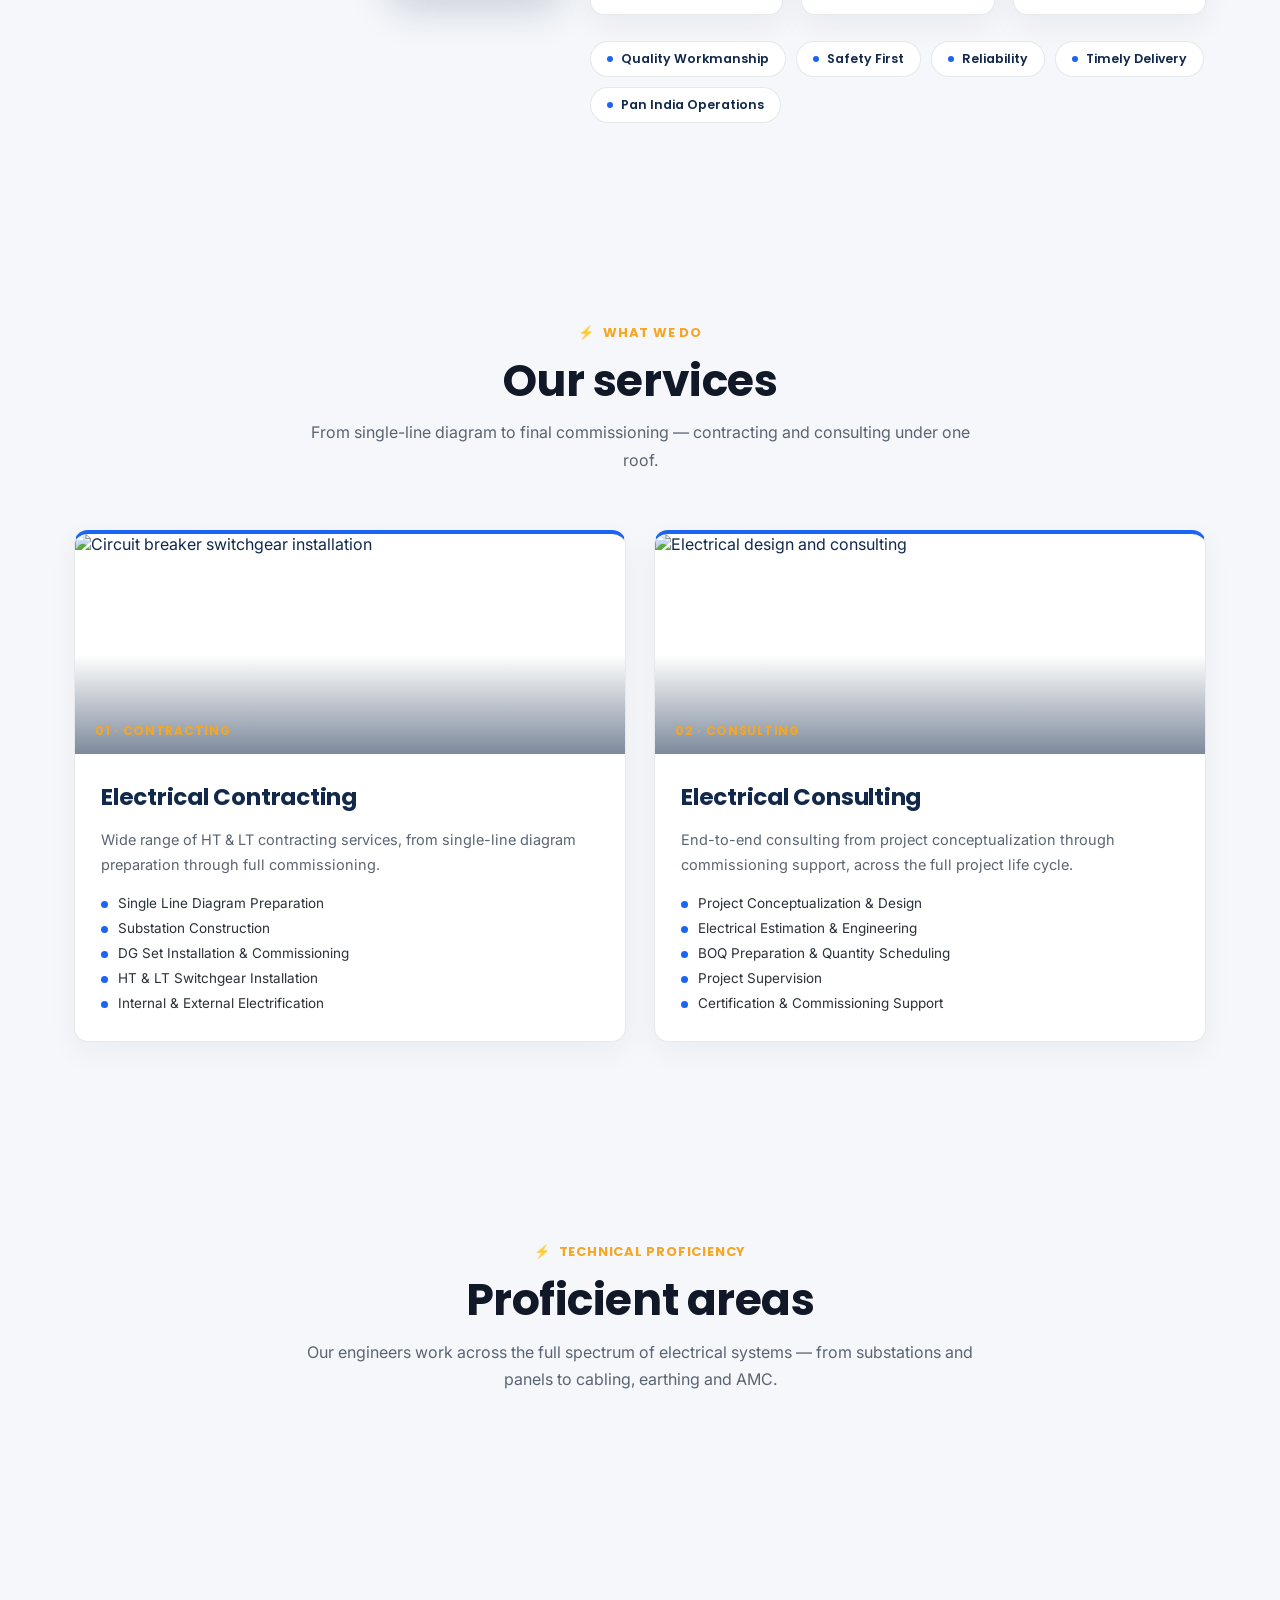
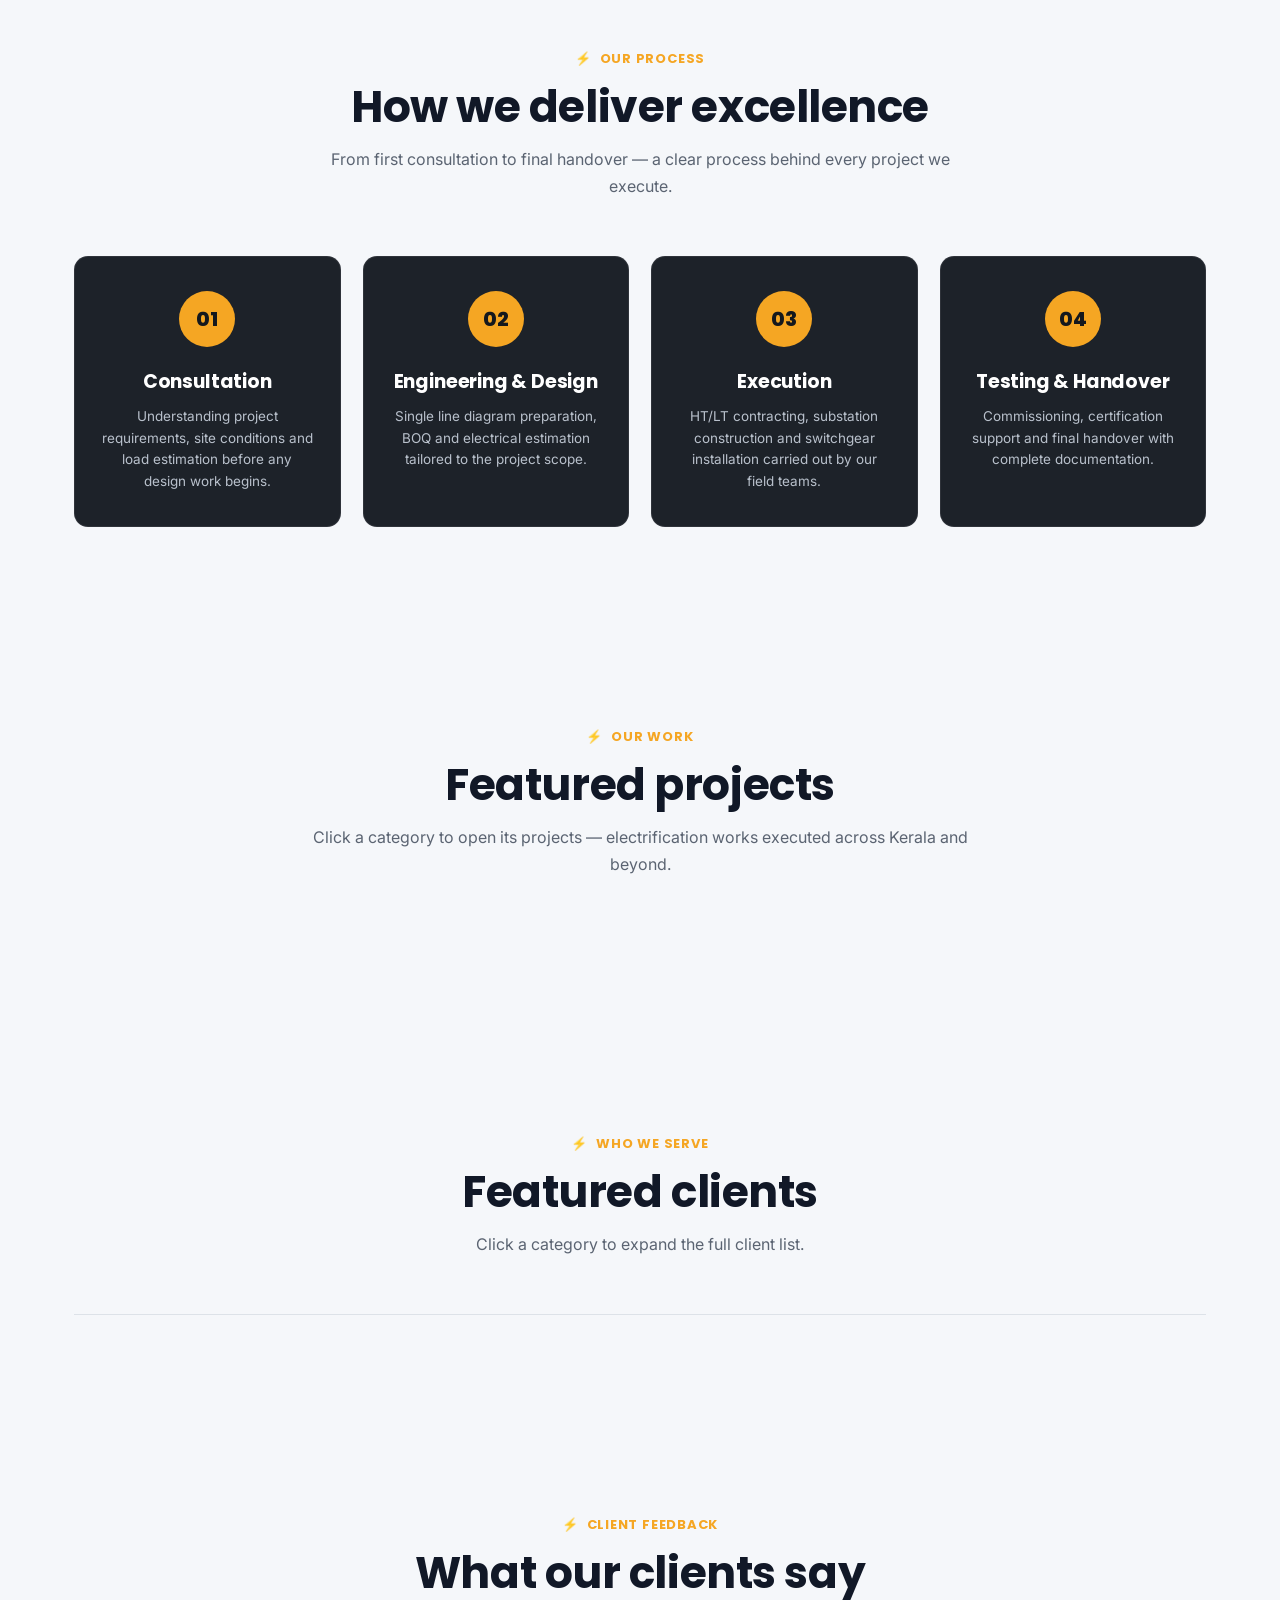
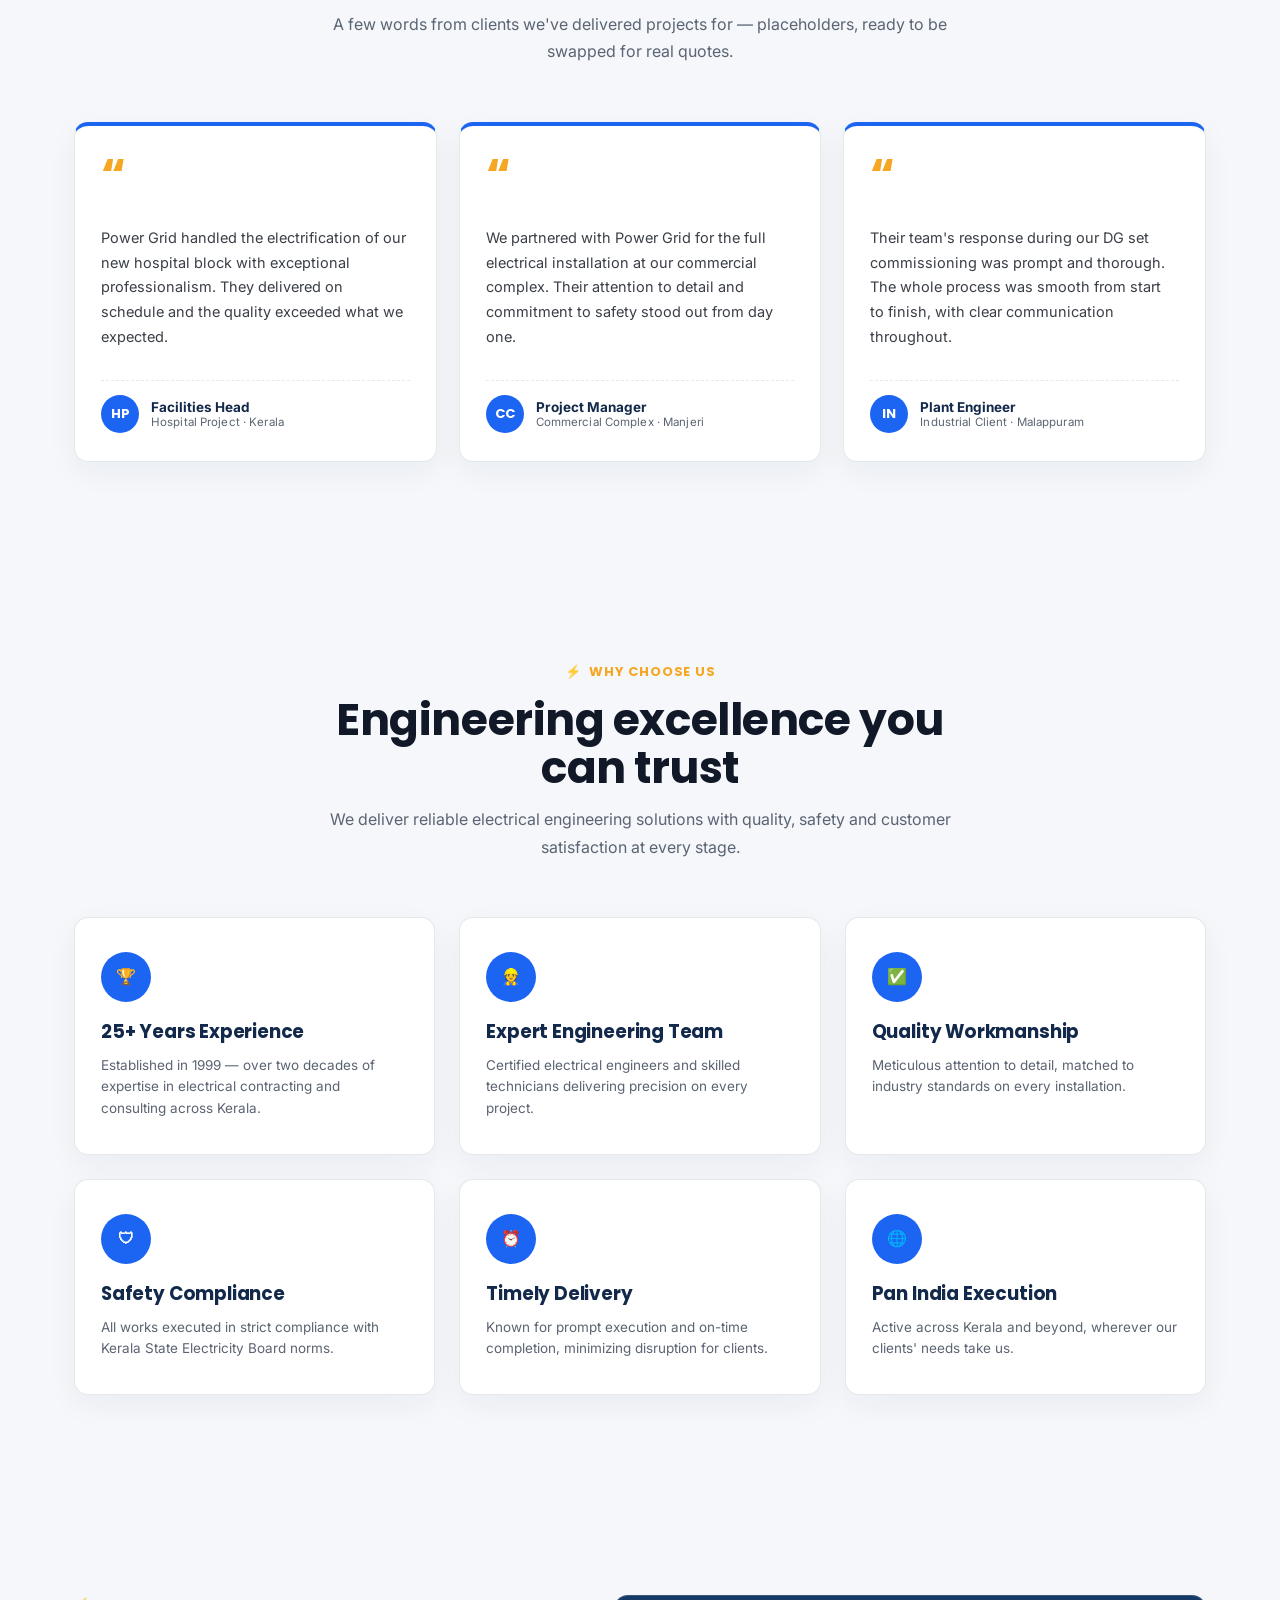
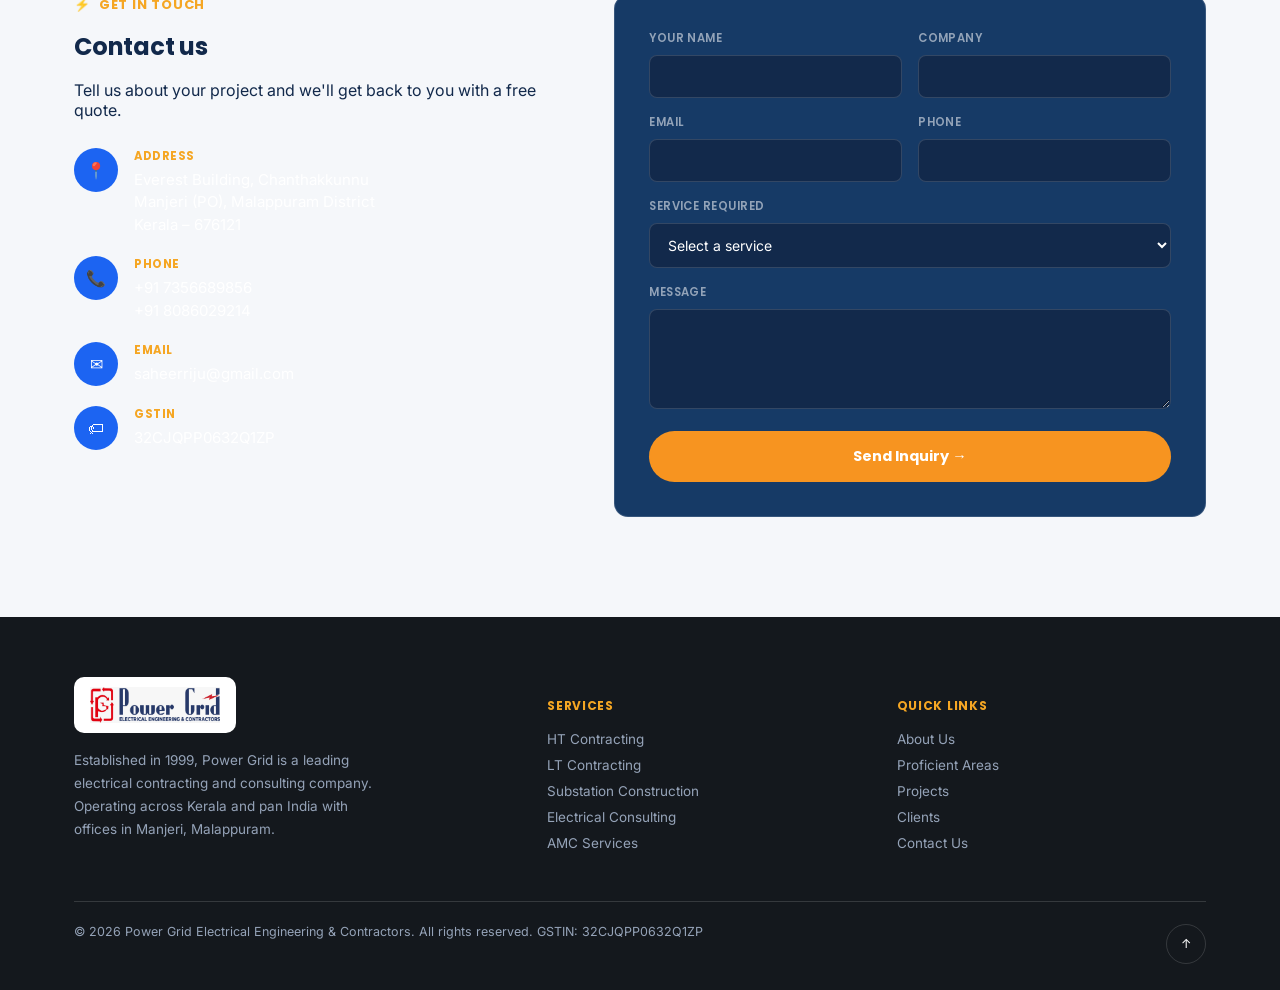
==== commit 1d250d8b: "Update index.html" ====
--- a/index.html
+++ b/index.html
@@ -6,7 +6,8 @@
 <title>Power Grid — Electrical Engineering & Contractors | Manjeri, Kerala</title>
 <meta name="description" content="Power Grid Electrical Engineering and Contractors — HT/LT contracting, substation construction, DG commissioning and electrical consulting across Kerala since 1999.">
 <link rel="preconnect" href="https://fonts.googleapis.com">
-<link href="https://fonts.googleapis.com/css2?family=Poppins:wght@500;600;700;800&family=IBM+Plex+Mono:wght@400;500;600&family=Inter:wght@400;500;600;700&display=swap" rel="stylesheet">
+<link rel="preconnect" href="https://fonts.gstatic.com" crossorigin>
+<link href="https://fonts.googleapis.com/css2?family=Poppins:ital,wght@0,500;0,600;0,700;0,800;1,700;1,800&family=Inter:wght@400;500;600;700&display=swap" rel="stylesheet">
 <link rel="stylesheet" href="styles.css">
 </head>
 <body>
@@ -29,7 +30,7 @@
 </div>
 
 <!-- NAV -->
-<nav class="nav">
+<nav class="nav" id="nav">
   <div class="container nav-inner">
     <a href="#top" class="nav-brand">
       <img src="logo.jpg" alt="Power Grid — Electrical Engineering & Contractors">
@@ -48,41 +49,29 @@
   </div>
 </nav>
 
-<!-- HERO -->
+<!-- COVER / HERO -->
 <header class="hero" id="top">
-  <div class="container hero-grid">
-    <div>
-      <div class="hero-badge"><span class="bolt">&#9889;</span> Trusted Electrical Engineering Company</div>
-      <h1>Powering Kerala's<br>buildings <span class="accent">with precision.</span></h1>
+  <div class="hero-bg" aria-hidden="true"></div>
+  <div class="hero-tint" aria-hidden="true"></div>
+  <div class="container hero-inner">
+    <div class="hero-copy">
+      <div class="tag-slant"><span>&#9889; Trusted Electrical Engineering Company</span></div>
+      <h1>Powering Kerala's<br>buildings <span class="brush">with precision.</span></h1>
       <p class="lead">Professional HT/LT electrical contracting, substation construction, DG set commissioning and full-cycle consulting — for hospitals, industries, colleges and commercial establishments across Kerala and pan India.</p>
+      <ul class="hero-checks">
+        <li>25+ years of experience</li>
+        <li>Safe &amp; professional setup</li>
+      </ul>
       <div class="hero-ctas">
         <a href="#services" class="btn btn-primary">Our Services</a>
         <a href="#contact" class="btn btn-outline">Contact Us</a>
       </div>
     </div>
-    <div class="hero-visual">
-      <div class="stamp-wrap">
-        <svg class="stamp-spin" viewBox="0 0 400 400" aria-hidden="true">
-          <defs>
-            <path id="stampCircle" d="M 200,200 m -160,0 a 160,160 0 1,1 320,0 a 160,160 0 1,1 -320,0" />
-          </defs>
-          <circle cx="200" cy="200" r="188" fill="none" stroke="rgba(255,255,255,0.18)" stroke-width="1.5"/>
-          <circle cx="200" cy="200" r="160" fill="none" stroke="rgba(255,255,255,0.28)" stroke-width="1.5"/>
-          <circle cx="200" cy="200" r="128" fill="none" stroke="rgba(255,255,255,0.18)" stroke-width="1.5"/>
-          <text fill="#F5A623" font-family="Poppins, sans-serif" font-size="15" font-weight="700" letter-spacing="3">
-            <textPath href="#stampCircle" startOffset="2%">POWERING KERALA'S BUILDINGS</textPath>
-          </text>
-          <text fill="#B9C1CC" font-family="Poppins, sans-serif" font-size="15" font-weight="700" letter-spacing="3">
-            <textPath href="#stampCircle" startOffset="52%">MANJERI · MALAPPURAM · KERALA</textPath>
-          </text>
-        </svg>
-        <div class="stamp-center">
-          <div class="stamp-logo-plate"><img src="logo.jpg" alt="Power Grid"></div>
-          <div class="estd">ESTD · 1999</div>
-        </div>
-      </div>
-    </div>
-  </div>
+  </div>
+  <svg class="hero-swoosh" viewBox="0 0 1440 140" preserveAspectRatio="none" aria-hidden="true">
+    <path d="M0,70 C240,10 520,30 820,78 C1100,122 1300,110 1440,50 L1440,140 L0,140 Z" fill="#E0242B"/>
+    <path d="M0,96 C260,48 540,64 840,106 C1110,142 1300,134 1440,88 L1440,140 L0,140 Z" fill="#EAF3FC"/>
+  </svg>
 </header>
 
 <!-- STATS BAND -->
@@ -105,7 +94,7 @@
       <img class="photo-float" src="https://images.unsplash.com/photo-1566417110090-6b15a06ec800?fm=jpg&q=70&w=500&auto=format&fit=crop" alt="Power switch box installation">
     </div>
     <div class="reveal">
-      <div class="eyebrow">About Us</div>
+      <div class="eyebrow"><span>About Us</span></div>
       <h2>Leading electrical contractors in Kerala</h2>
       <div class="quote-card">
         <b>Power Grid</b> Electrical Engineering and Contractors was established in 1999 and has grown into a leading electrical contracting and consulting company with office in Manjeri, Malappuram. We execute projects with long-term client relationships in mind — earning a reputation for perfection, quality, promptness, reliability and safety.
@@ -127,10 +116,10 @@
 </section>
 
 <!-- SERVICES -->
-<section class="section" id="services" style="background:var(--steel-2);">
-  <div class="container">
-    <div class="section-head center reveal">
-      <div class="eyebrow">What We Do</div>
+<section class="section alt" id="services">
+  <div class="container">
+    <div class="section-head center reveal">
+      <div class="eyebrow"><span>What We Do</span></div>
       <h2>Our services</h2>
       <p>From single-line diagram to final commissioning — contracting and consulting under one roof.</p>
     </div>
@@ -173,25 +162,25 @@
   </div>
 </section>
 
-<!-- PROFICIENCY -->
-<section class="section on-ink" id="expertise">
-  <div class="container">
-    <div class="section-head center reveal">
-      <div class="eyebrow">Technical Proficiency</div>
+<!-- PROFICIENT AREAS -->
+<section class="section" id="expertise">
+  <div class="container">
+    <div class="section-head center reveal">
+      <div class="eyebrow"><span>Technical Proficiency</span></div>
       <h2>Proficient areas</h2>
       <p>Our engineers work across the full spectrum of electrical systems — from substations and panels to cabling, earthing and AMC.</p>
     </div>
-    <div class="breaker-panel reveal">
-      <div class="breaker-grid" id="breakerGrid"></div>
+    <div class="prof-card reveal">
+      <ul class="prof-list" id="profList"></ul>
     </div>
   </div>
 </section>
 
 <!-- OUR PROCESS -->
-<section class="section on-black">
-  <div class="container">
-    <div class="section-head center reveal">
-      <div class="eyebrow">Our Process</div>
+<section class="section alt">
+  <div class="container">
+    <div class="section-head center reveal">
+      <div class="eyebrow"><span>Our Process</span></div>
       <h2>How we deliver excellence</h2>
       <p>From first consultation to final handover — a clear process behind every project we execute.</p>
     </div>
@@ -224,20 +213,26 @@
 <section class="section" id="projects">
   <div class="container">
     <div class="section-head center reveal">
-      <div class="eyebrow">Our Work</div>
+      <div class="eyebrow"><span>Our Work</span></div>
       <h2>Featured projects</h2>
-      <p>Click a category to view only those projects — electrification works executed across Kerala and beyond.</p>
-    </div>
-    <div class="filter-row" id="filterRow" role="tablist" aria-label="Filter projects by category"></div>
-    <div class="project-grid" id="projectGrid"></div>
+      <p>Click a category to open its projects — electrification works executed across Kerala and beyond.</p>
+    </div>
+    <div class="cat-grid" id="catGrid" role="tablist" aria-label="Project categories"></div>
+    <div class="proj-panel" id="projPanel" hidden>
+      <div class="proj-panel-head">
+        <h3 id="projPanelTitle"></h3>
+        <button class="close-btn" id="projClose" type="button">&#10005; Close</button>
+      </div>
+      <div class="project-grid" id="projectGrid"></div>
+    </div>
   </div>
 </section>
 
 <!-- CLIENTS -->
-<section class="section" id="clients" style="background:var(--steel-2);">
-  <div class="container">
-    <div class="section-head center reveal">
-      <div class="eyebrow">Who We Serve</div>
+<section class="section alt" id="clients">
+  <div class="container">
+    <div class="section-head center reveal">
+      <div class="eyebrow"><span>Who We Serve</span></div>
       <h2>Featured clients</h2>
       <p>Click a category to expand the full client list.</p>
     </div>
@@ -249,7 +244,7 @@
 <section class="section" id="testimonials">
   <div class="container">
     <div class="section-head center reveal">
-      <div class="eyebrow">Client Feedback</div>
+      <div class="eyebrow"><span>Client Feedback</span></div>
       <h2>What our clients say</h2>
       <p>A few words from clients we've delivered projects for — placeholders, ready to be swapped for real quotes.</p>
     </div>
@@ -283,10 +278,10 @@
 </section>
 
 <!-- WHY US -->
-<section class="section" style="background:var(--steel-2);">
-  <div class="container">
-    <div class="section-head center reveal">
-      <div class="eyebrow">Why Choose Us</div>
+<section class="section alt">
+  <div class="container">
+    <div class="section-head center reveal">
+      <div class="eyebrow"><span>Why Choose Us</span></div>
       <h2>Engineering excellence you can trust</h2>
       <p>We deliver reliable electrical engineering solutions with quality, safety and customer satisfaction at every stage.</p>
     </div>
@@ -302,12 +297,12 @@
 </section>
 
 <!-- CONTACT -->
-<section class="section" id="contact" style="background:var(--panel); color:var(--white);">
+<section class="section contact" id="contact">
   <div class="container contact-grid">
     <div class="reveal">
-      <div class="eyebrow">Get In Touch</div>
+      <div class="eyebrow"><span>Get In Touch</span></div>
       <h2>Contact us</h2>
-      <p style="color:#B9C1CC; margin-top:14px; line-height:1.7;">Tell us about your project and we'll get back to you with a free quote.</p>
+      <p class="contact-lead">Tell us about your project and we'll get back to you with a free quote.</p>
       <div class="contact-info-list">
         <div class="contact-info-item">
           <div class="ic">&#128205;</div>
--- a/styles.css
+++ b/styles.css
@@ -1,28 +1,32 @@
 /* ==========================================================================
-   POWER GRID — Control Panel Theme
+   POWER GRID — Volta-inspired corporate theme
    Tokens
    ========================================================================== */
 :root{
-  --ink:#17335C;
-  --panel:#1F4272;
-  --panel-2:#28518C;
-  --steel:#EEF0F2;
-  --steel-2:#E2E5E9;
+  --ink:#12294B;
+  --panel:#163A66;
+  --panel-2:#1C4C86;
+  --steel:#F5F7FA;
+  --steel-2:#EDEFF3;
   --red:#D6291A;
   --red-dim:#9E1F14;
   --amber:#F5A623;
+  --orange:#F79420;
+  --blue:#1C64F2;
+  --blue-deep:#175CD3;
+  --near-black:#14181D;
   --slate:#5B6472;
   --slate-light:#93A3B8;
   --white:#FFFFFF;
   --line:rgba(255,255,255,0.14);
-  --line-dark:rgba(23,51,92,0.12);
-
-  --font-display:"Big Shoulders Display", "Arial Narrow", sans-serif;
+  --line-dark:rgba(18,41,75,0.10);
+
+  --font-display:"Poppins", "Segoe UI", sans-serif;
   --font-body:"Inter", -apple-system, Segoe UI, Roboto, sans-serif;
   --font-mono:"IBM Plex Mono", "Courier New", monospace;
 
   --container:1180px;
-  --radius:4px;
+  --radius:14px;
   --ease:cubic-bezier(.2,.7,.2,1);
 }
 
@@ -44,112 +48,101 @@
 a{ color:inherit; text-decoration:none; }
 ul{ list-style:none; margin:0; padding:0; }
 button{ font-family:inherit; cursor:pointer; }
-h1,h2,h3,h4{ font-family:var(--font-display); margin:0; font-weight:700; letter-spacing:0.01em; }
+h1,h2,h3,h4{ font-family:var(--font-display); margin:0; font-weight:700; letter-spacing:-0.01em; }
 .container{ max-width:var(--container); margin:0 auto; padding:0 24px; }
 :focus-visible{ outline:3px solid var(--amber); outline-offset:2px; }
 
 .eyebrow{
-  font-family:var(--font-mono);
-  font-size:12px;
-  letter-spacing:0.18em;
+  font-family:var(--font-display);
+  font-size:13px;
+  font-weight:700;
+  letter-spacing:0.06em;
   text-transform:uppercase;
-  color:var(--red);
+  color:var(--amber);
   display:flex;
   align-items:center;
-  gap:10px;
+  gap:8px;
   margin-bottom:14px;
 }
-.eyebrow::before{
-  content:"";
-  width:8px; height:8px;
-  border-radius:50%;
-  background:var(--amber);
-  box-shadow:0 0 0 3px rgba(245,166,35,0.25);
-  animation:pulse-dot 2.2s infinite;
-}
-@keyframes pulse-dot{
-  0%,100%{ box-shadow:0 0 0 3px rgba(245,166,35,0.25); }
-  50%{ box-shadow:0 0 0 6px rgba(245,166,35,0.08); }
-}
-
-/* Riveted panel card — the signature treatment */
-.rivet-panel{
-  position:relative;
-  border-radius:var(--radius);
-}
-.rivet-panel::before,
-.rivet-panel::after,
-.rivet-panel .rivet-tl,
-.rivet-panel .rivet-tr,
-.rivet-panel .rivet-bl,
-.rivet-panel .rivet-br{
-  content:"";
-  position:absolute;
-  width:6px; height:6px;
-  border-radius:50%;
-  background:rgba(255,255,255,0.25);
-  box-shadow:inset 0 1px 1px rgba(0,0,0,0.4);
-}
-.rivet-panel.on-light .rivet-tl,
-.rivet-panel.on-light .rivet-tr,
-.rivet-panel.on-light .rivet-bl,
-.rivet-panel.on-light .rivet-br{
-  background:rgba(23,51,92,0.18);
-}
-.rivet-panel .rivet-tl{ top:8px; left:8px; }
-.rivet-panel .rivet-tr{ top:8px; right:8px; }
-.rivet-panel .rivet-bl{ bottom:8px; left:8px; }
-.rivet-panel .rivet-br{ bottom:8px; right:8px; }
+.eyebrow::before{ content:"⚡"; font-size:13px; }
+
+/* ==========================================================================
+   TOP BAR
+   ========================================================================== */
+.topbar{
+  background:var(--ink);
+  color:#C9D3E0;
+  font-size:13px;
+}
+.topbar-inner{
+  display:flex; align-items:center; justify-content:space-between;
+  height:40px; gap:16px; flex-wrap:wrap;
+}
+.topbar-contacts{ display:flex; align-items:center; gap:22px; }
+.topbar-contacts a{ display:flex; align-items:center; gap:7px; color:#C9D3E0; }
+.topbar-contacts a:hover{ color:var(--white); }
+.topbar-social{ display:flex; align-items:center; gap:14px; }
+.topbar-social a{
+  width:26px; height:26px; border-radius:50%; background:rgba(255,255,255,0.08);
+  display:flex; align-items:center; justify-content:center; font-size:12px; color:var(--white);
+  transition:background .2s;
+}
+.topbar-social a:hover{ background:var(--orange); }
+@media (max-width:700px){ .topbar-contacts{ gap:14px; } .topbar-contacts span.sep{ display:none; } }
+@media (max-width:560px){ .topbar-social{ display:none; } }
 
 /* ==========================================================================
    NAV
    ========================================================================== */
 .nav{
-  position:fixed; top:0; left:0; right:0; z-index:100;
-  background:rgba(255,255,255,0.96);
+  position:sticky; top:0; left:0; right:0; z-index:100;
+  background:rgba(255,255,255,0.97);
   backdrop-filter:blur(8px);
   border-bottom:1px solid var(--line-dark);
-  transition:background .3s var(--ease);
+  box-shadow:0 2px 20px rgba(18,41,75,0.06);
 }
 .nav-inner{
   display:flex; align-items:center; justify-content:space-between;
-  height:78px;
+  height:74px;
 }
 .nav-brand{ display:flex; align-items:center; }
-.nav-brand img{ height:44px; width:auto; display:block; }
-.nav-links{ display:flex; align-items:center; gap:34px; }
+.nav-brand img{ height:42px; width:auto; display:block; }
+.nav-links{ display:flex; align-items:center; gap:30px; }
 .nav-links a{
   color:var(--ink);
-  font-size:14px;
-  font-weight:500;
+  font-size:14.5px;
+  font-weight:600;
   position:relative;
   padding:6px 0;
   transition:color .2s;
 }
 .nav-links a::after{
   content:""; position:absolute; left:0; bottom:0; height:2px; width:0;
-  background:var(--red); transition:width .25s var(--ease);
-}
-.nav-links a:hover{ color:var(--red); }
+  background:var(--orange); transition:width .25s var(--ease);
+}
+.nav-links a:hover{ color:var(--orange); }
 .nav-links a:hover::after{ width:100%; }
 .nav-cta{
-  background:var(--red); color:var(--white) !important;
-  padding:10px 20px; border-radius:2px;
-  font-family:var(--font-mono); font-size:13px; letter-spacing:0.04em;
-  border:1px solid var(--red);
-}
+  background:var(--orange); color:var(--white) !important;
+  padding:11px 24px; border-radius:999px;
+  font-family:var(--font-display); font-size:14px; font-weight:700; letter-spacing:0;
+  border:1px solid var(--orange);
+  display:flex; align-items:center; gap:8px;
+  box-shadow:0 8px 18px rgba(247,148,32,0.35);
+}
+.nav-cta::before{ content:"💬"; font-size:13px; }
 .nav-cta::after{ display:none; }
-.nav-cta:hover{ background:transparent; color:var(--red) !important; }
+.nav-cta:hover{ background:#E0810F; border-color:#E0810F; }
 .nav-toggle{ display:none; background:none; border:none; color:var(--ink); font-size:24px; }
 
 @media (max-width:920px){
   .nav-links{
-    position:fixed; top:78px; left:0; right:0;
+    position:fixed; top:74px; left:0; right:0;
     flex-direction:column; align-items:flex-start; gap:0;
     background:var(--white); border-bottom:1px solid var(--line-dark);
     max-height:0; overflow:hidden; transition:max-height .3s var(--ease);
   }
-  .nav-links.open{ max-height:420px; }
+  .nav-links.open{ max-height:460px; }
   .nav-links a{ width:100%; padding:16px 24px; border-bottom:1px solid var(--line-dark); }
   .nav-links a::after{ display:none; }
   .nav-cta{ margin:16px 24px; text-align:center; }
@@ -157,12 +150,12 @@
 }
 
 /* ==========================================================================
-   HERO — signature: animated single-line current flow
+   HERO — badge, two-tone heading, rotating stamp seal
    ========================================================================== */
 .hero{
   position:relative;
-  background:var(--ink);
-  padding:150px 0 90px;
+  background:linear-gradient(180deg, var(--ink) 0%, #0C2038 100%);
+  padding:76px 0 70px;
   overflow:hidden;
   color:var(--white);
 }
@@ -170,83 +163,78 @@
   content:"";
   position:absolute; inset:0;
   background:
-    radial-gradient(circle at 15% 20%, rgba(214,41,26,0.10), transparent 45%),
-    radial-gradient(circle at 85% 80%, rgba(245,166,35,0.08), transparent 40%);
+    radial-gradient(circle at 15% 20%, rgba(247,148,32,0.10), transparent 45%),
+    radial-gradient(circle at 85% 80%, rgba(28,100,242,0.14), transparent 40%);
   pointer-events:none;
 }
 .hero-grid{
-  display:grid; grid-template-columns:1.05fr 0.95fr; gap:50px; align-items:center;
+  display:grid; grid-template-columns:1.1fr 0.9fr; gap:50px; align-items:center;
   position:relative; z-index:2;
 }
+.hero-badge{
+  display:inline-flex; align-items:center; gap:9px;
+  background:rgba(255,255,255,0.07);
+  border:1px solid rgba(255,255,255,0.16);
+  padding:9px 18px; border-radius:999px;
+  font-size:13.5px; font-weight:600; color:#E7ECF3;
+  margin-bottom:22px;
+}
+.hero-badge .bolt{ color:var(--orange); }
 .hero h1{
-  font-size:clamp(40px,5.4vw,68px);
-  line-height:1.02;
-  margin:14px 0 22px;
+  font-size:clamp(38px,5vw,58px);
+  line-height:1.06;
+  margin:0 0 20px;
   color:var(--white);
 }
-.hero h1 .accent{ color:var(--red); }
+.hero h1 .accent{ color:var(--amber); }
 .hero p.lead{
-  font-size:17px; line-height:1.7; color:#B9C1CC; max-width:520px; margin:0 0 32px;
-}
-.hero-ctas{ display:flex; gap:14px; flex-wrap:wrap; margin-bottom:56px; }
+  font-size:16.5px; line-height:1.75; color:#B9C1CC; max-width:520px; margin:0 0 32px;
+}
+.hero-ctas{ display:flex; gap:14px; flex-wrap:wrap; }
 .btn{
   display:inline-flex; align-items:center; gap:8px;
-  padding:14px 26px; border-radius:2px;
-  font-family:var(--font-mono); font-size:13px; letter-spacing:0.04em;
-  border:1px solid transparent;
+  padding:15px 28px; border-radius:999px;
+  font-family:var(--font-display); font-size:14.5px; font-weight:700; letter-spacing:0;
+  border:1.5px solid transparent;
   transition:transform .15s var(--ease), background .2s, color .2s, border-color .2s;
 }
 .btn:active{ transform:scale(0.96); }
-.btn-primary{ background:var(--red); color:var(--white); }
-.btn-primary:hover{ background:#B52315; }
-.btn-outline{ border-color:rgba(255,255,255,0.3); color:var(--white); }
-.btn-outline:hover{ border-color:var(--white); background:rgba(255,255,255,0.06); }
-
-.meter-row{ display:grid; grid-template-columns:repeat(4,1fr); gap:0; border-top:1px solid var(--line); }
-.meter{
-  padding:20px 0 0; border-right:1px solid var(--line);
-}
+.btn-primary{ background:var(--amber); color:var(--ink); box-shadow:0 10px 24px rgba(245,166,35,0.3); }
+.btn-primary:hover{ background:#FFB74D; }
+.btn-outline{ border-color:rgba(255,255,255,0.4); color:var(--white); }
+.btn-outline:hover{ border-color:var(--white); background:rgba(255,255,255,0.08); }
+
+.hero-visual{ position:relative; display:flex; align-items:center; justify-content:center; }
+.stamp-wrap{ position:relative; width:100%; max-width:400px; aspect-ratio:1; }
+.stamp-spin{ width:100%; height:100%; animation:stamp-rotate 34s linear infinite; }
+@keyframes stamp-rotate{ to{ transform:rotate(360deg); } }
+.stamp-center{
+  position:absolute; top:50%; left:50%; transform:translate(-50%,-50%);
+  text-align:center;
+}
+.stamp-logo-plate{
+  background:var(--white); border-radius:12px; padding:12px 18px;
+  display:inline-block; margin:0 auto 10px;
+  box-shadow:0 12px 30px rgba(0,0,0,0.3);
+}
+.stamp-logo-plate img{ height:38px; width:auto; display:block; }
+.stamp-center .estd{
+  font-family:var(--font-mono); font-size:12px; letter-spacing:0.12em; color:var(--slate-light);
+}
+
+/* ==========================================================================
+   STATS BAND
+   ========================================================================== */
+.stats-band{ background:var(--blue-deep); padding:34px 0; }
+.meter-row{ display:grid; grid-template-columns:repeat(4,1fr); gap:0; }
+.meter{ padding:0; text-align:center; border-right:1px solid rgba(255,255,255,0.18); }
 .meter:last-child{ border-right:none; }
 .meter .num{
-  font-family:var(--font-mono); font-size:30px; color:var(--amber);
-  display:flex; align-items:baseline; gap:2px;
+  font-family:var(--font-display); font-size:34px; font-weight:800; color:var(--amber);
+  display:flex; align-items:baseline; justify-content:center; gap:2px;
 }
 .meter .label{
-  font-size:11px; color:var(--slate-light); text-transform:uppercase; letter-spacing:0.08em; margin-top:6px;
-}
-
-.hero-visual{ position:relative; }
-.hero-photo-wrap{
-  position:relative; border-radius:6px; overflow:hidden;
-  box-shadow:0 30px 60px rgba(0,0,0,0.45);
-  border:1px solid var(--line);
-}
-.hero-photo-wrap img{ width:100%; height:420px; object-fit:cover; filter:saturate(0.9) brightness(0.75); }
-.hero-photo-wrap::after{
-  content:""; position:absolute; inset:0;
-  background:linear-gradient(180deg, rgba(23,51,92,0) 40%, rgba(23,51,92,0.85) 100%);
-}
-.flow-svg{ position:absolute; inset:0; z-index:2; width:100%; height:100%; }
-.flow-line{
-  fill:none; stroke:var(--amber); stroke-width:2; stroke-dasharray:8 10;
-  animation:flow 1.4s linear infinite;
-  opacity:0.9;
-}
-@keyframes flow{ to{ stroke-dashoffset:-36; } }
-.flow-node{ fill:var(--ink); stroke:var(--amber); stroke-width:2; }
-.flow-node.pulse{ animation:node-pulse 2s ease-in-out infinite; }
-@keyframes node-pulse{
-  0%,100%{ r:5; } 50%{ r:7; }
-}
-.hero-caption{
-  position:absolute; bottom:16px; left:16px; z-index:3;
-  font-family:var(--font-mono); font-size:11px; color:var(--amber);
-  letter-spacing:0.08em; text-transform:uppercase;
-  display:flex; align-items:center; gap:8px;
-}
-.hero-caption .dot{
-  width:7px; height:7px; border-radius:50%; background:var(--amber);
-  animation:pulse-dot 2.2s infinite;
+  font-size:12.5px; color:var(--white); text-transform:uppercase; letter-spacing:0.06em; margin-top:6px; font-weight:600;
 }
 
 /* ==========================================================================
@@ -254,10 +242,14 @@
    ========================================================================== */
 .section{ padding:100px 0; }
 .section.on-ink{ background:var(--ink); color:var(--white); }
-.section-head{ max-width:640px; margin-bottom:56px; }
-.section-head h2{ font-size:clamp(30px,3.6vw,44px); line-height:1.08; }
+.section.on-black{ background:var(--near-black); color:var(--white); }
+.section-head{ max-width:680px; margin-bottom:56px; }
+.section-head.center{ margin-left:auto; margin-right:auto; text-align:center; }
+.section-head.center .eyebrow{ justify-content:center; }
+.section-head h2{ font-size:clamp(30px,3.6vw,44px); line-height:1.1; color:#111827; }
+.on-ink .section-head h2, .on-black .section-head h2{ color:var(--white); }
 .section-head p{ font-size:16px; color:var(--slate); line-height:1.7; margin-top:14px; }
-.on-ink .section-head p{ color:#B9C1CC; }
+.on-ink .section-head p, .on-black .section-head p{ color:#B9C1CC; }
 
 .reveal{ opacity:0; transform:translateY(28px); transition:opacity .7s var(--ease), transform .7s var(--ease); }
 .reveal.in{ opacity:1; transform:translateY(0); }
@@ -276,69 +268,83 @@
    ========================================================================== */
 .about-grid{ display:grid; grid-template-columns:0.85fr 1.15fr; gap:60px; align-items:center; }
 .about-photos{ position:relative; }
-.about-photos img{ border-radius:6px; }
+.about-photos img{ border-radius:var(--radius); }
 .photo-main{ width:100%; height:360px; object-fit:cover; }
 .photo-float{
   position:absolute; bottom:-30px; right:-30px;
   width:170px; height:170px; object-fit:cover;
   border:5px solid var(--steel);
-  box-shadow:0 20px 40px rgba(23,51,92,0.25);
+  border-radius:var(--radius);
+  box-shadow:0 20px 40px rgba(18,41,75,0.2);
 }
 .quote-card{
-  border:1.5px solid var(--red);
-  border-radius:4px;
+  border:1.5px solid var(--blue);
+  border-radius:10px;
   padding:22px 24px;
   margin:26px 0 28px;
-  background:#FFF7F6;
+  background:#F2F6FF;
   font-size:15px; line-height:1.7; color:#3A3F46;
 }
-.quote-card b{ color:var(--red); }
-.mv-row{ display:grid; grid-template-columns:1fr 1fr; gap:18px; margin-bottom:26px; }
+.quote-card b{ color:var(--blue); }
+.mv-row{ display:grid; grid-template-columns:repeat(3,1fr); gap:18px; margin-bottom:26px; }
 .mv-box{
-  background:var(--ink); color:var(--white);
-  padding:18px 20px; border-radius:4px;
-}
-.mv-box .k{ font-family:var(--font-mono); font-size:11px; color:var(--amber); letter-spacing:0.1em; text-transform:uppercase; }
-.mv-box p{ margin:8px 0 0; font-size:14px; color:#C7CDD6; line-height:1.6; }
+  background:var(--white); color:var(--ink);
+  padding:26px 22px; border-radius:var(--radius);
+  border:1px solid var(--line-dark);
+  box-shadow:0 10px 30px rgba(18,41,75,0.06);
+  text-align:left;
+}
+.mv-box .mv-icon{
+  width:52px; height:52px; border-radius:50%; background:var(--blue);
+  color:var(--white); font-size:22px;
+  display:flex; align-items:center; justify-content:center; margin-bottom:16px;
+}
+.mv-box .k{ font-family:var(--font-display); font-size:17px; font-weight:700; color:var(--ink); }
+.mv-box p{ margin:8px 0 0; font-size:13.5px; color:var(--slate); line-height:1.6; }
 .chip-row{ display:flex; flex-wrap:wrap; gap:10px; }
 .chip{
-  font-family:var(--font-mono); font-size:12px;
-  border:1px solid var(--line-dark); border-radius:2px;
-  padding:8px 14px; color:var(--ink);
+  font-family:var(--font-display); font-size:12.5px; font-weight:600;
+  border:1px solid var(--line-dark); border-radius:999px;
+  padding:8px 16px; color:var(--ink);
   display:flex; align-items:center; gap:8px;
-}
-.chip::before{ content:""; width:6px; height:6px; border-radius:50%; background:#3CA35A; }
+  background:var(--white);
+}
+.chip::before{ content:""; width:6px; height:6px; border-radius:50%; background:var(--blue); }
+
+@media (max-width:900px){ .mv-row{ grid-template-columns:1fr; } }
 
 /* ==========================================================================
    SERVICES
    ========================================================================== */
 .services-grid{ display:grid; grid-template-columns:1fr 1fr; gap:28px; }
 .service-card{
-  position:relative; border-radius:6px; overflow:hidden;
+  position:relative; border-radius:var(--radius); overflow:hidden;
   background:var(--white);
-  border:1px solid var(--line-dark);
+  border-top:4px solid var(--blue);
+  border-left:1px solid var(--line-dark); border-right:1px solid var(--line-dark); border-bottom:1px solid var(--line-dark);
+  box-shadow:0 10px 30px rgba(18,41,75,0.05);
   transition:transform .3s var(--ease), box-shadow .3s var(--ease);
 }
-.service-card:hover{ transform:translateY(-6px); box-shadow:0 24px 50px rgba(23,51,92,0.15); }
+.service-card:hover{ transform:translateY(-6px); box-shadow:0 24px 50px rgba(18,41,75,0.14); }
 .service-photo{ position:relative; height:220px; overflow:hidden; }
 .service-photo img{ width:100%; height:100%; object-fit:cover; transition:transform .5s var(--ease); }
 .service-card:hover .service-photo img{ transform:scale(1.08); }
-.service-photo::after{ content:""; position:absolute; inset:0; background:linear-gradient(180deg,transparent 50%, rgba(23,51,92,0.7)); }
+.service-photo::after{ content:""; position:absolute; inset:0; background:linear-gradient(180deg,transparent 55%, rgba(18,41,75,0.55)); }
 .service-tag{
   position:absolute; bottom:14px; left:20px; z-index:2;
-  font-family:var(--font-mono); font-size:11px; color:var(--amber);
-  letter-spacing:0.1em; text-transform:uppercase;
+  font-family:var(--font-display); font-size:12px; font-weight:700; color:var(--amber);
+  letter-spacing:0.06em; text-transform:uppercase;
 }
 .service-body{ padding:26px 26px 30px; }
-.service-body h3{ font-size:24px; margin-bottom:10px; }
+.service-body h3{ font-size:23px; margin-bottom:10px; color:var(--ink); }
 .service-body > p{ color:var(--slate); font-size:14.5px; line-height:1.7; margin-bottom:18px; }
 .service-list{ display:grid; gap:9px; }
 .service-list li{
   font-size:13.5px; color:#2B313A; display:flex; align-items:flex-start; gap:10px;
 }
 .service-list li::before{
-  content:""; width:6px; height:6px; margin-top:6px; flex:none;
-  background:var(--red); transform:rotate(45deg);
+  content:""; width:7px; height:7px; margin-top:6px; flex:none;
+  background:var(--blue); border-radius:50%;
 }
 
 /* ==========================================================================
@@ -347,14 +353,14 @@
 .breaker-panel{
   background:var(--panel);
   border:1px solid var(--line);
-  border-radius:8px;
+  border-radius:var(--radius);
   padding:36px;
   position:relative;
 }
 .breaker-grid{
   display:grid; grid-template-columns:repeat(4,1fr); gap:2px;
   background:var(--line);
-  border-radius:4px; overflow:hidden;
+  border-radius:10px; overflow:hidden;
 }
 .breaker{
   background:var(--panel-2);
@@ -362,69 +368,88 @@
   display:flex; align-items:center; gap:12px;
   transition:background .2s;
 }
-.breaker:hover{ background:#1F3654; }
+.breaker:hover{ background:#20579A; }
 .breaker .switch{
-  width:20px; height:32px; border-radius:3px;
+  width:20px; height:32px; border-radius:5px;
   background:var(--ink); border:1px solid rgba(255,255,255,0.15);
   position:relative; flex:none;
 }
 .breaker .switch::after{
   content:""; position:absolute; left:3px; right:3px; top:3px; height:12px;
-  background:var(--amber); border-radius:2px;
+  background:var(--amber); border-radius:3px;
   animation:toggle-flip 4s ease-in-out infinite;
   animation-delay:calc(var(--d, 0) * 0.15s);
 }
 @keyframes toggle-flip{
   0%,40%{ top:3px; } 50%,90%{ top:17px; } 100%{ top:3px; }
 }
-.breaker .name{ font-family:var(--font-mono); font-size:12.5px; color:#DCE2E8; line-height:1.4; }
+.breaker .name{ font-family:var(--font-body); font-weight:600; font-size:13px; color:#DCE2E8; line-height:1.4; }
 
 @media (max-width:900px){ .breaker-grid{ grid-template-columns:repeat(2,1fr); } }
 @media (max-width:560px){ .breaker-grid{ grid-template-columns:1fr; } }
 
 /* ==========================================================================
+   OUR PROCESS
+   ========================================================================== */
+.process-grid{ display:grid; grid-template-columns:repeat(4,1fr); gap:22px; }
+.process-card{
+  background:#1D2229; border:1px solid rgba(255,255,255,0.08);
+  border-radius:var(--radius); padding:34px 26px; text-align:center;
+}
+.process-num{
+  width:56px; height:56px; border-radius:50%; background:var(--amber);
+  color:var(--near-black); font-family:var(--font-display); font-weight:800; font-size:20px;
+  display:flex; align-items:center; justify-content:center; margin:0 auto 20px;
+}
+.process-card h4{ font-size:19px; color:var(--white); margin-bottom:10px; }
+.process-card p{ font-size:13.5px; color:#B9C1CC; line-height:1.6; margin:0; }
+@media (max-width:900px){ .process-grid{ grid-template-columns:1fr 1fr; } }
+@media (max-width:600px){ .process-grid{ grid-template-columns:1fr; } }
+
+/* ==========================================================================
    FEATURED PROJECTS — filter switches + cards
    ========================================================================== */
 .filter-row{
   display:flex; flex-wrap:wrap; gap:10px; margin-bottom:40px;
 }
 .filter-btn{
-  font-family:var(--font-mono); font-size:12.5px; letter-spacing:0.05em;
-  padding:10px 18px; border-radius:20px;
+  font-family:var(--font-display); font-size:13px; font-weight:600; letter-spacing:0.02em;
+  padding:10px 20px; border-radius:999px;
   border:1px solid var(--line-dark);
   background:var(--white); color:var(--ink);
   display:flex; align-items:center; gap:8px;
   transition:all .2s var(--ease);
 }
 .filter-btn .led{ width:7px; height:7px; border-radius:50%; background:var(--slate-light); transition:background .2s; }
-.filter-btn:hover{ border-color:var(--red); }
-.filter-btn.active{ background:var(--ink); color:var(--white); border-color:var(--ink); }
+.filter-btn:hover{ border-color:var(--blue); }
+.filter-btn.active{ background:var(--blue); color:var(--white); border-color:var(--blue); }
 .filter-btn.active .led{ background:var(--amber); box-shadow:0 0 8px rgba(245,166,35,0.8); }
 
 .project-grid{
   display:grid; grid-template-columns:repeat(3,1fr); gap:24px;
 }
 .project-card{
-  background:var(--white); border:1px solid var(--line-dark); border-radius:6px;
+  background:var(--white); border:1px solid var(--line-dark); border-radius:var(--radius);
   overflow:hidden;
+  box-shadow:0 8px 24px rgba(18,41,75,0.05);
   transition:opacity .35s var(--ease), transform .35s var(--ease), box-shadow .3s;
 }
-.project-card:hover{ box-shadow:0 20px 40px rgba(23,51,92,0.12); transform:translateY(-4px); }
+.project-card:hover{ box-shadow:0 20px 40px rgba(18,41,75,0.14); transform:translateY(-4px); }
 .project-card.hide{ display:none; }
 .project-photo{ height:170px; overflow:hidden; }
 .project-photo img{ width:100%; height:100%; object-fit:cover; transition:transform .5s var(--ease); }
 .project-card:hover .project-photo img{ transform:scale(1.06); }
 .project-body{ padding:20px 22px 24px; }
 .project-cat{
-  font-family:var(--font-mono); font-size:10.5px; color:var(--red);
-  text-transform:uppercase; letter-spacing:0.1em; margin-bottom:8px; display:block;
-}
-.project-body h4{ font-size:18px; margin-bottom:6px; line-height:1.3; }
+  font-family:var(--font-display); font-size:11px; font-weight:700; color:var(--blue);
+  text-transform:uppercase; letter-spacing:0.06em; margin-bottom:8px; display:block;
+}
+.project-body h4{ font-size:18px; margin-bottom:6px; line-height:1.3; color:var(--ink); }
 .project-body p{ font-size:13.5px; color:var(--slate); line-height:1.6; margin:0; }
 
 .empty-state{
   display:none; text-align:center; padding:60px 20px; color:var(--slate);
-  font-family:var(--font-mono); font-size:14px; grid-column:1/-1;
+  font-family:var(--font-body); font-size:14px; grid-column:1/-1;
 }
 .empty-state.show{ display:block; }
 
@@ -439,19 +464,19 @@
 .acc-head{
   width:100%; background:none; border:none; text-align:left;
   padding:22px 4px; display:flex; align-items:center; justify-content:space-between;
-  font-family:var(--font-display); font-size:22px; color:var(--ink);
-}
-.acc-head .count{ font-family:var(--font-mono); font-size:12px; color:var(--slate-light); margin-left:12px; }
+  font-family:var(--font-display); font-weight:700; font-size:20px; color:var(--ink);
+}
+.acc-head .count{ font-family:var(--font-body); font-weight:500; font-size:13px; color:var(--slate-light); margin-left:12px; }
 .acc-head .plus{
-  width:26px; height:26px; border:1px solid var(--line-dark); border-radius:50%;
+  width:28px; height:28px; border:1px solid var(--line-dark); border-radius:50%;
   position:relative; flex:none; transition:transform .3s var(--ease), background .2s, border-color .2s;
 }
 .acc-head .plus::before, .acc-head .plus::after{
   content:""; position:absolute; background:var(--ink); transition:background .2s;
 }
-.acc-head .plus::before{ left:6px; right:6px; top:50%; height:1.5px; transform:translateY(-50%); }
-.acc-head .plus::after{ top:6px; bottom:6px; left:50%; width:1.5px; transform:translateX(-50%); }
-.acc-item.open .acc-head .plus{ background:var(--red); border-color:var(--red); transform:rotate(180deg); }
+.acc-head .plus::before{ left:7px; right:7px; top:50%; height:1.5px; transform:translateY(-50%); }
+.acc-head .plus::after{ top:7px; bottom:7px; left:50%; width:1.5px; transform:translateX(-50%); }
+.acc-item.open .acc-head .plus{ background:var(--blue); border-color:var(--blue); transform:rotate(180deg); }
 .acc-item.open .acc-head .plus::before, .acc-item.open .acc-head .plus::after{ background:var(--white); }
 .acc-item.open .acc-head .plus::after{ opacity:0; }
 .acc-panel{ max-height:0; overflow:hidden; transition:max-height .4s var(--ease); }
@@ -466,9 +491,10 @@
 .testimonial-card{
   background:var(--white);
   border:1px solid var(--line-dark);
-  border-top:3px solid var(--red);
-  border-radius:4px;
+  border-top:4px solid var(--blue);
+  border-radius:var(--radius);
   padding:28px 26px;
+  box-shadow:0 10px 30px rgba(18,41,75,0.05);
   display:flex;
   flex-direction:column;
   gap:16px;
@@ -476,9 +502,9 @@
 .testimonial-quote-mark{
   font-family:var(--font-display);
   font-size:42px;
+  font-weight:800;
   line-height:1;
-  color:var(--red);
-  opacity:0.35;
+  color:var(--amber);
 }
 .testimonial-text{
   font-size:14.5px;
@@ -496,27 +522,35 @@
 .testimonial-avatar{
   width:38px; height:38px;
   border-radius:50%;
-  background:var(--ink);
+  background:var(--blue);
   color:var(--white);
-  font-family:var(--font-mono);
+  font-family:var(--font-display);
+  font-weight:700;
   font-size:13px;
-  font-weight:600;
   display:flex; align-items:center; justify-content:center;
   flex-shrink:0;
 }
-.testimonial-who .name{ font-size:13.5px; font-weight:600; color:var(--ink); }
-.testimonial-who .role{ font-family:var(--font-mono); font-size:11px; color:var(--slate); letter-spacing:0.03em; }
+.testimonial-who .name{ font-size:13.5px; font-weight:700; color:var(--ink); }
+.testimonial-who .role{ font-family:var(--font-body); font-size:11.5px; color:var(--slate); letter-spacing:0.01em; }
 @media (max-width:900px){ .testimonial-grid{ grid-template-columns:1fr 1fr; } }
 @media (max-width:600px){ .testimonial-grid{ grid-template-columns:1fr; } }
 
 /* ==========================================================================
    WHY US
    ========================================================================== */
-.why-grid{ display:grid; grid-template-columns:repeat(3,1fr); gap:2px; background:var(--line); border-radius:8px; overflow:hidden; }
-.why-card{ background:var(--panel-2); padding:32px 26px; }
-.why-card .n{ font-family:var(--font-mono); color:var(--amber); font-size:13px; margin-bottom:14px; }
-.why-card h4{ font-size:19px; color:var(--white); margin-bottom:10px; }
-.why-card p{ font-size:13.5px; color:#B9C1CC; line-height:1.6; margin:0; }
+.why-grid{ display:grid; grid-template-columns:repeat(3,1fr); gap:24px; }
+.why-card{
+  background:var(--white); padding:34px 26px; border-radius:var(--radius);
+  border:1px solid var(--line-dark); box-shadow:0 10px 30px rgba(18,41,75,0.05);
+  text-align:left;
+}
+.why-card .n{
+  width:50px; height:50px; border-radius:50%; background:var(--blue); color:var(--white);
+  font-family:var(--font-display); font-weight:800; font-size:16px;
+  display:flex; align-items:center; justify-content:center; margin-bottom:16px;
+}
+.why-card h4{ font-size:18.5px; color:var(--ink); margin-bottom:10px; }
+.why-card p{ font-size:13.5px; color:var(--slate); line-height:1.6; margin:0; }
 @media (max-width:900px){ .why-grid{ grid-template-columns:1fr 1fr; } }
 @media (max-width:600px){ .why-grid{ grid-template-columns:1fr; } }
 
@@ -527,43 +561,43 @@
 .contact-info-list{ display:grid; gap:20px; margin-top:28px; }
 .contact-info-item{ display:flex; gap:16px; }
 .contact-info-item .ic{
-  width:42px; height:42px; border-radius:4px; border:1px solid var(--line);
-  display:flex; align-items:center; justify-content:center; flex:none; color:var(--amber);
-}
-.contact-info-item .k{ font-family:var(--font-mono); font-size:11px; color:var(--slate-light); text-transform:uppercase; letter-spacing:0.08em; }
+  width:44px; height:44px; border-radius:50%; background:var(--blue);
+  display:flex; align-items:center; justify-content:center; flex:none; color:var(--white);
+}
+.contact-info-item .k{ font-family:var(--font-display); font-weight:700; font-size:11.5px; color:var(--amber); text-transform:uppercase; letter-spacing:0.05em; }
 .contact-info-item .v{ font-size:15px; color:var(--white); margin-top:4px; line-height:1.5; }
 
-.form-panel{ background:var(--panel); border-radius:8px; padding:34px; border:1px solid var(--line); }
+.form-panel{ background:var(--panel); border-radius:var(--radius); padding:34px; border:1px solid var(--line); }
 .form-row{ display:grid; grid-template-columns:1fr 1fr; gap:16px; margin-bottom:16px; }
 .field{ display:flex; flex-direction:column; gap:8px; }
-.field label{ font-family:var(--font-mono); font-size:11px; color:var(--slate-light); text-transform:uppercase; letter-spacing:0.06em; }
+.field label{ font-family:var(--font-display); font-weight:600; font-size:11.5px; color:var(--slate-light); text-transform:uppercase; letter-spacing:0.04em; }
 .field input, .field select, .field textarea{
-  background:var(--ink); border:1px solid var(--line); border-radius:4px;
+  background:var(--ink); border:1px solid var(--line); border-radius:8px;
   padding:12px 14px; color:var(--white); font-family:var(--font-body); font-size:14px;
   transition:border-color .2s;
 }
-.field input:focus, .field select:focus, .field textarea:focus{ border-color:var(--red); }
+.field input:focus, .field select:focus, .field textarea:focus{ border-color:var(--amber); }
 .field textarea{ resize:vertical; min-height:100px; }
 .submit-btn{
-  width:100%; background:var(--red); color:var(--white); border:none;
-  padding:15px; border-radius:4px; font-family:var(--font-mono); font-size:14px; letter-spacing:0.05em;
+  width:100%; background:var(--orange); color:var(--white); border:none;
+  padding:15px; border-radius:999px; font-family:var(--font-display); font-weight:700; font-size:14.5px; letter-spacing:0;
   margin-top:6px; transition:background .2s, transform .15s;
 }
-.submit-btn:hover{ background:#B52315; }
+.submit-btn:hover{ background:#E0810F; }
 .submit-btn:active{ transform:scale(0.98); }
 
 /* ==========================================================================
    FOOTER
    ========================================================================== */
-.footer{ background:#0F2749; color:#95A3B8; padding:60px 0 26px; }
+.footer{ background:var(--near-black); color:#95A3B8; padding:60px 0 26px; }
 .footer-grid{ display:grid; grid-template-columns:1.4fr 1fr 1fr; gap:40px; margin-bottom:40px; }
 .footer-brand .logo-chip{
   display:inline-flex; background:var(--white); padding:10px 16px;
-  border-radius:6px;
+  border-radius:10px;
 }
 .footer-brand .logo-chip img{ height:36px; width:auto; display:block; }
 .footer-brand p{ font-size:13.5px; line-height:1.7; margin-top:16px; max-width:320px; }
-.footer h5{ font-family:var(--font-mono); font-size:11px; color:var(--slate-light); text-transform:uppercase; letter-spacing:0.1em; margin-bottom:16px; }
+.footer h5{ font-family:var(--font-display); font-weight:700; font-size:12px; color:var(--amber); text-transform:uppercase; letter-spacing:0.06em; margin-bottom:16px; }
 .footer ul li{ margin-bottom:10px; font-size:13.5px; }
 .footer ul li a:hover{ color:var(--white); }
 .footer-bottom{ border-top:1px solid var(--line); padding-top:22px; display:flex; justify-content:space-between; flex-wrap:wrap; gap:10px; font-size:12.5px; }
@@ -572,7 +606,7 @@
   display:flex; align-items:center; justify-content:center; color:var(--white);
   transition:background .2s, transform .2s;
 }
-.back-top:hover{ background:var(--red); border-color:var(--red); transform:translateY(-3px); }
+.back-top:hover{ background:var(--orange); border-color:var(--orange); transform:translateY(-3px); }
 
 @media (max-width:900px){
   .hero-grid, .about-grid, .services-grid, .contact-grid{ grid-template-columns:1fr; }
@@ -580,11 +614,12 @@
   .meter-row{ grid-template-columns:repeat(2,1fr); row-gap:20px; }
   .meter:nth-child(2){ border-right:none; }
   .photo-float{ display:none; }
-  .why-grid{ margin-top:20px; }
+  .hero-visual{ margin-top:20px; }
+  .stamp-wrap{ max-width:280px; }
 }
 @media (max-width:600px){
   .footer-grid{ grid-template-columns:1fr; }
   .form-row{ grid-template-columns:1fr; }
   .section{ padding:70px 0; }
-  .hero{ padding:130px 0 60px; }
-}
+  .hero{ padding:56px 0 50px; }
+}
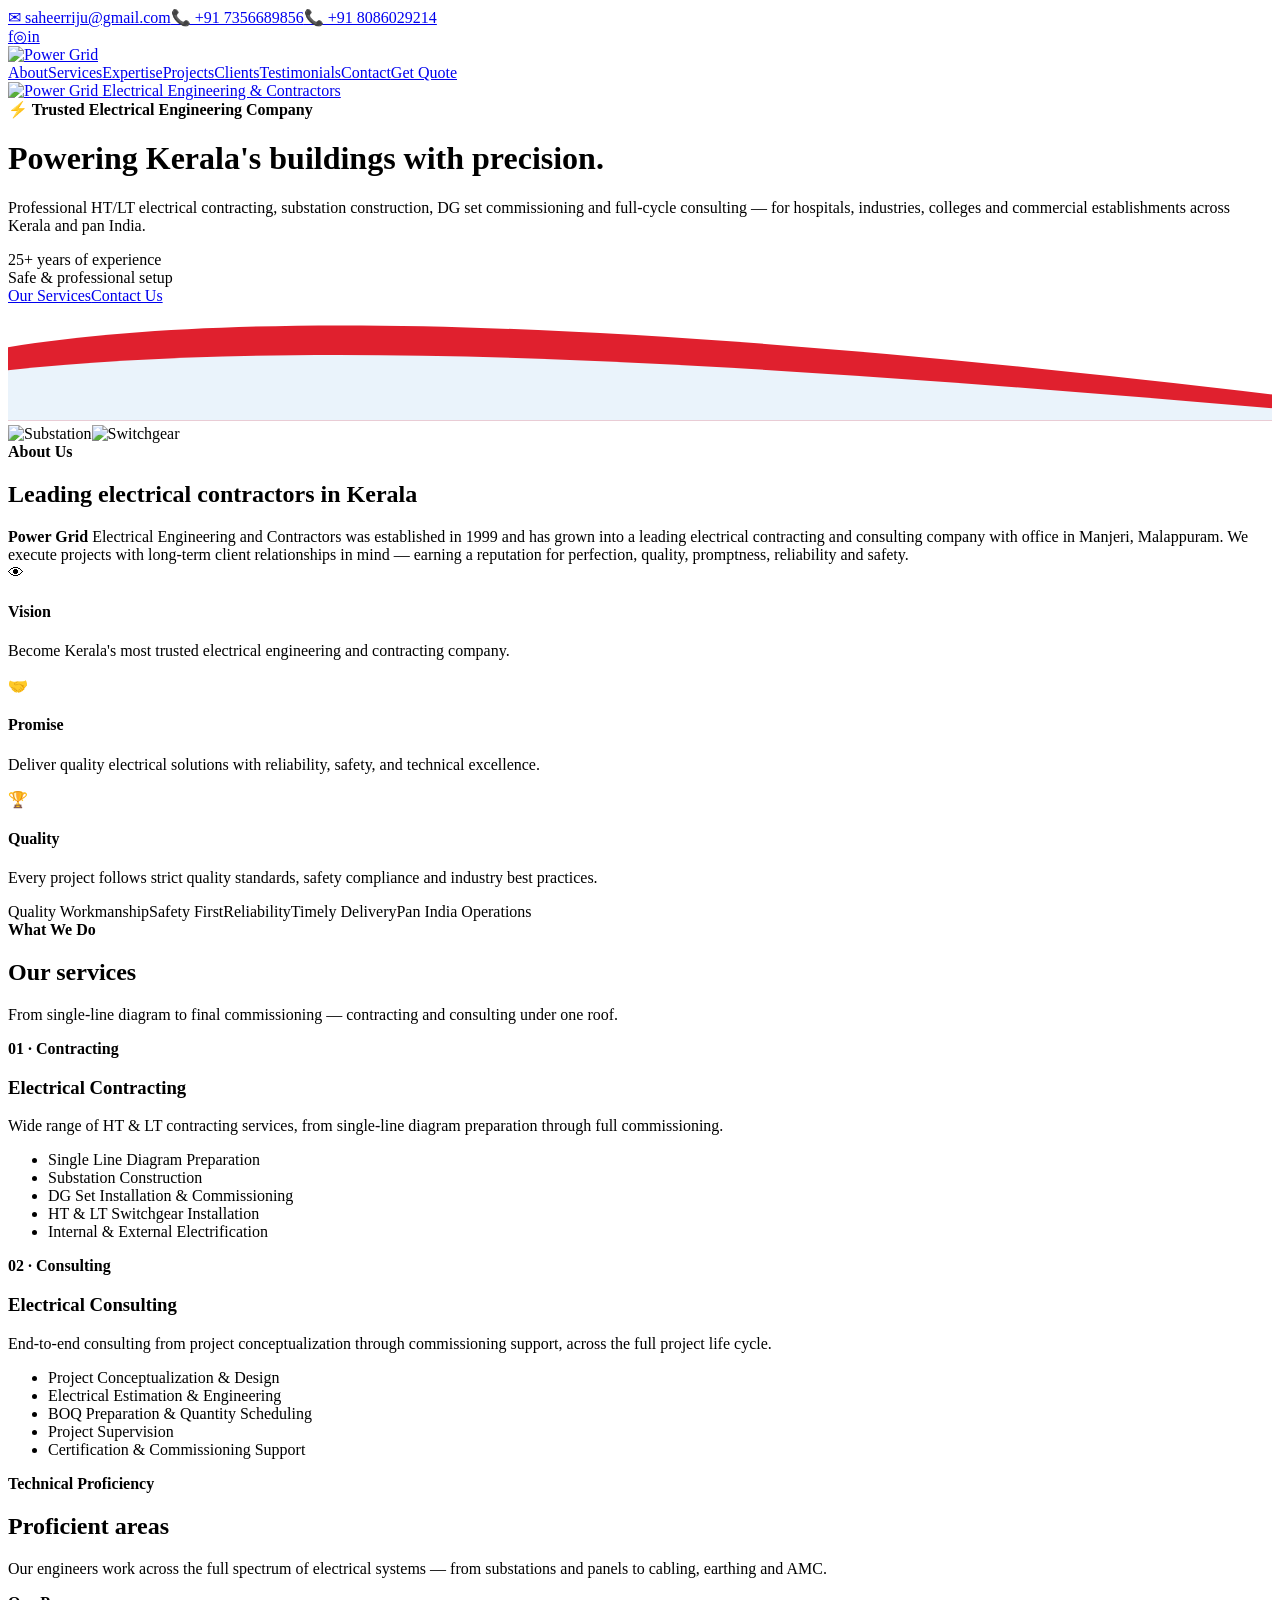
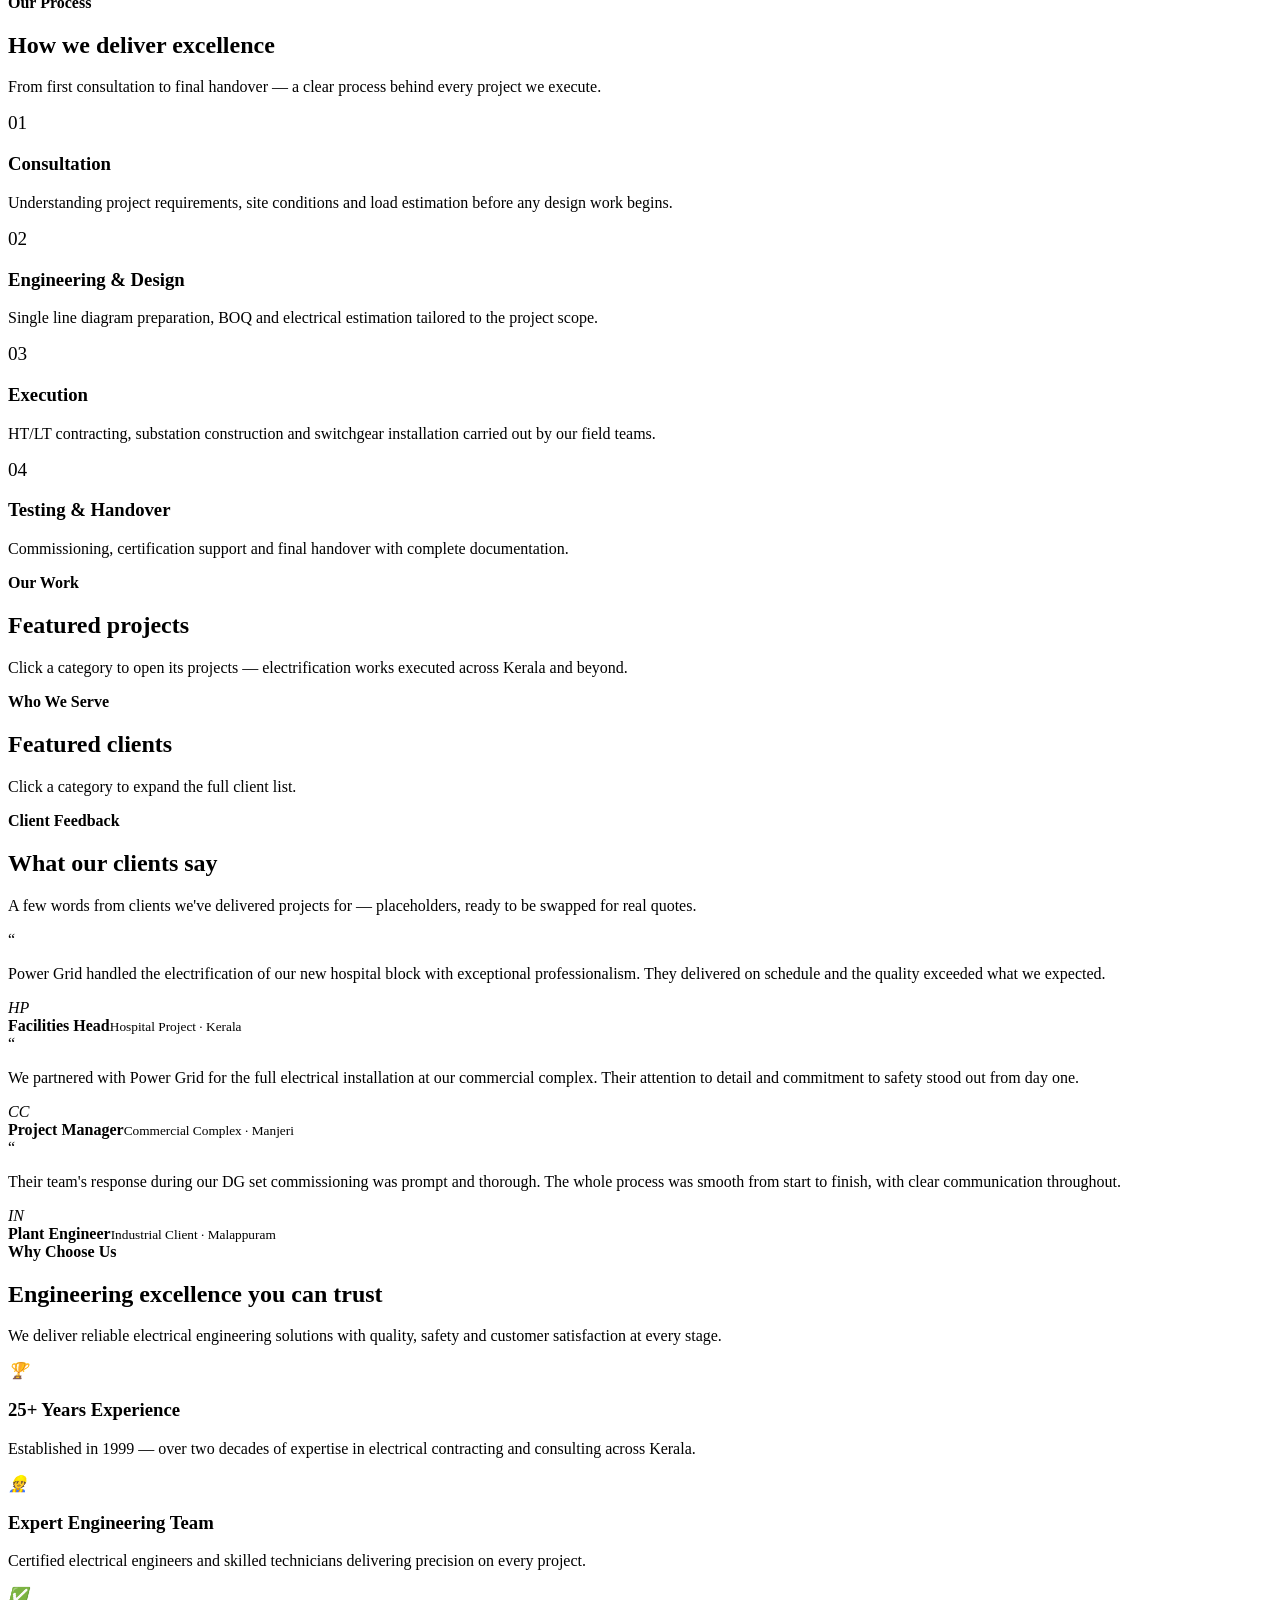
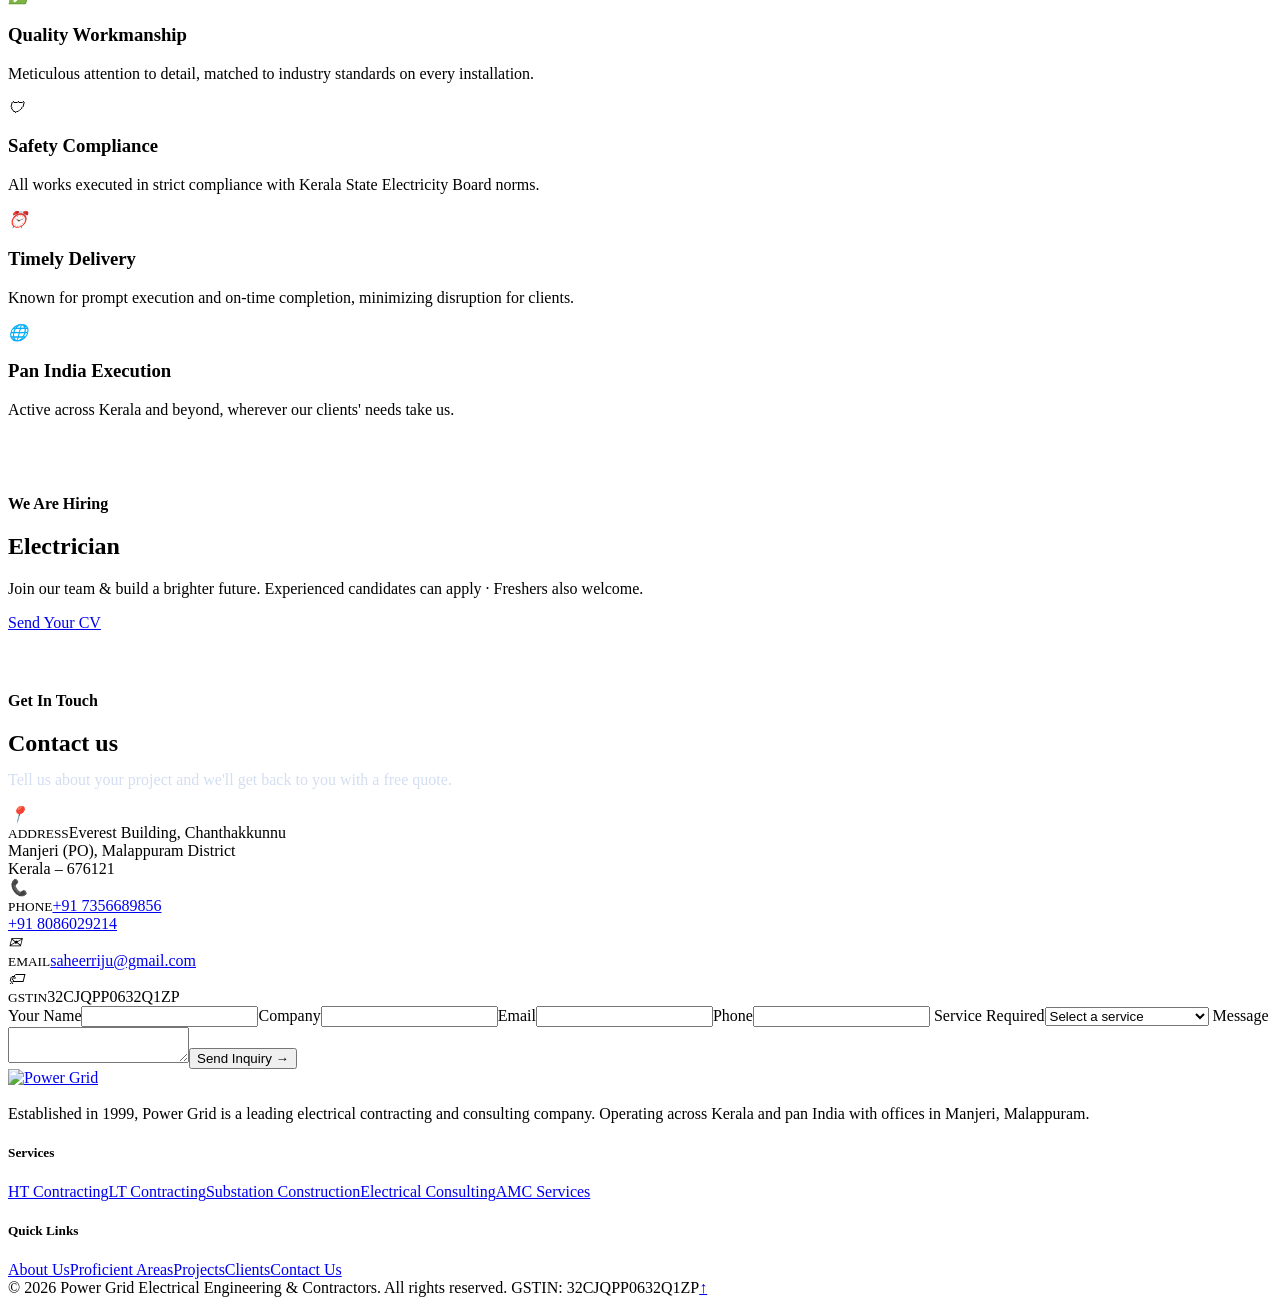
==== commit 44d54f8e: "Update index.html" ====
--- a/index.html
+++ b/index.html
@@ -1,400 +1,61 @@
-<!DOCTYPE html>
-<html lang="en">
-<head>
-<meta charset="UTF-8">
-<meta name="viewport" content="width=device-width, initial-scale=1.0">
-<title>Power Grid — Electrical Engineering & Contractors | Manjeri, Kerala</title>
-<meta name="description" content="Power Grid Electrical Engineering and Contractors — HT/LT contracting, substation construction, DG commissioning and electrical consulting across Kerala since 1999.">
-<link rel="preconnect" href="https://fonts.googleapis.com">
-<link rel="preconnect" href="https://fonts.gstatic.com" crossorigin>
-<link href="https://fonts.googleapis.com/css2?family=Poppins:ital,wght@0,500;0,600;0,700;0,800;1,700;1,800&family=Inter:wght@400;500;600;700&display=swap" rel="stylesheet">
-<link rel="stylesheet" href="styles.css">
-</head>
-<body>
 
-<!-- TOP BAR -->
-<div class="topbar">
-  <div class="container topbar-inner">
-    <div class="topbar-contacts">
-      <a href="mailto:saheerriju@gmail.com">&#9993; saheerriju@gmail.com</a>
-      <span class="sep">|</span>
-      <a href="tel:+917356689856">&#128222; +91 7356689856</a>
-      <a href="tel:+918086029214">&#128222; +91 8086029214</a>
-    </div>
-    <div class="topbar-social">
-      <a href="#" aria-label="Facebook">f</a>
-      <a href="#" aria-label="Instagram">◎</a>
-      <a href="#" aria-label="LinkedIn">in</a>
-    </div>
-  </div>
-</div>
+<!DOCTYPE html><html lang="en"><head><meta charset="utf-8"><meta name="viewport" content="width=device-width, initial-scale=1, viewport-fit=cover"><title>Power Grid – Electrical Engineering &amp; Contractors</title>
+<link href="https://fonts.googleapis.com/css2?family=Inter:wght@400;500;600&amp;family=Poppins:wght@600;700;800&amp;display=swap" rel="stylesheet">
+<link rel="stylesheet" href="css/style.css"></head><body>
+<div class="top"><div class="w"><div><a href="mailto:saheerriju@gmail.com">✉ saheerriju@gmail.com</a><a href="tel:+917356689856">📞 +91 7356689856</a><a href="tel:+918086029214">📞 +91 8086029214</a></div><div class="soc"><a href="#">f</a><a href="#">◎</a><a href="#">in</a></div></div></div>
+<header id="hd"><div class="w"><a class="plate" href="#home"><img src="images/logo.png" alt="Power Grid"></a><nav><a href="#about">About</a><a href="#services">Services</a><a href="#expertise">Expertise</a><a href="#projects">Projects</a><a href="#clients">Clients</a><a href="#testimonials">Testimonials</a><a href="#contact">Contact</a><a class="btn" href="#contact">Get Quote</a></nav></div></header>
 
-<!-- NAV -->
-<nav class="nav" id="nav">
-  <div class="container nav-inner">
-    <a href="#top" class="nav-brand">
-      <img src="logo.jpg" alt="Power Grid — Electrical Engineering & Contractors">
-    </a>
-    <button class="nav-toggle" aria-label="Toggle menu" id="navToggle">&#9776;</button>
-    <div class="nav-links" id="navLinks">
-      <a href="#about">About</a>
-      <a href="#services">Services</a>
-      <a href="#expertise">Expertise</a>
-      <a href="#projects">Projects</a>
-      <a href="#clients">Clients</a>
-      <a href="#testimonials">Testimonials</a>
-      <a href="#contact">Contact</a>
-      <a href="#contact" class="nav-cta">Get Quote</a>
-    </div>
-  </div>
-</nav>
+<div class="hero" id="home"><div class="w"><a class="plate bp" href="#home"><img src="images/logo.png" alt="Power Grid Electrical Engineering &amp; Contractors"></a><br><span class="tag"><b>⚡ Trusted Electrical Engineering Company</b></span>
+<h1>Powering Kerala's buildings <span class="brush">with precision.</span></h1>
+<p>Professional HT/LT electrical contracting, substation construction, DG set commissioning and full-cycle consulting — for hospitals, industries, colleges and commercial establishments across Kerala and pan India.</p>
+<div class="chk">25+ years of experience</div><div class="chk">Safe &amp; professional setup</div>
+<a class="btn" href="#services">Our Services</a><a class="btn o" href="#contact">Contact Us</a></div>
+<svg class="sw" viewBox="0 0 1200 110" preserveAspectRatio="none"><path d="M0 40C250 0 650 20 1200 85V110H0Z" fill="#e0202e"/><path d="M0 62C300 30 700 55 1200 98V110H0Z" fill="#eaf3fb"/></svg></div>
+<div class="bar"></div>
+<div class="stats"><div class="w" id="stats"></div></div>
 
-<!-- COVER / HERO -->
-<header class="hero" id="top">
-  <div class="hero-bg" aria-hidden="true"></div>
-  <div class="hero-tint" aria-hidden="true"></div>
-  <div class="container hero-inner">
-    <div class="hero-copy">
-      <div class="tag-slant"><span>&#9889; Trusted Electrical Engineering Company</span></div>
-      <h1>Powering Kerala's<br>buildings <span class="brush">with precision.</span></h1>
-      <p class="lead">Professional HT/LT electrical contracting, substation construction, DG set commissioning and full-cycle consulting — for hospitals, industries, colleges and commercial establishments across Kerala and pan India.</p>
-      <ul class="hero-checks">
-        <li>25+ years of experience</li>
-        <li>Safe &amp; professional setup</li>
-      </ul>
-      <div class="hero-ctas">
-        <a href="#services" class="btn btn-primary">Our Services</a>
-        <a href="#contact" class="btn btn-outline">Contact Us</a>
-      </div>
-    </div>
-  </div>
-  <svg class="hero-swoosh" viewBox="0 0 1440 140" preserveAspectRatio="none" aria-hidden="true">
-    <path d="M0,70 C240,10 520,30 820,78 C1100,122 1300,110 1440,50 L1440,140 L0,140 Z" fill="#E0242B"/>
-    <path d="M0,96 C260,48 540,64 840,106 C1110,142 1300,134 1440,88 L1440,140 L0,140 Z" fill="#EAF3FC"/>
-  </svg>
-</header>
+<section class="sk" id="about"><div class="w about"><div class="pics"><img class="a" src="images/about-1.jpg" alt="Substation"><img class="b" src="images/about-2.jpg" alt="Switchgear"></div>
+<div><span class="tag"><b>About Us</b></span><h2>Leading electrical contractors in Kerala</h2>
+<div class="q"><b>Power Grid</b> Electrical Engineering and Contractors was established in 1999 and has grown into a leading electrical contracting and consulting company with office in Manjeri, Malappuram. We execute projects with long-term client relationships in mind — earning a reputation for perfection, quality, promptness, reliability and safety.</div>
+<div class="g3"><div class="vc">👁<h4>Vision</h4><p>Become Kerala's most trusted electrical engineering and contracting company.</p></div><div class="vc">🤝<h4>Promise</h4><p>Deliver quality electrical solutions with reliability, safety, and technical excellence.</p></div><div class="vc">🏆<h4>Quality</h4><p>Every project follows strict quality standards, safety compliance and industry best practices.</p></div></div>
+<div class="pills"><span>Quality Workmanship</span><span>Safety First</span><span>Reliability</span><span>Timely Delivery</span><span>Pan India Operations</span></div></div></div></section>
 
-<!-- STATS BAND -->
-<div class="stats-band">
-  <div class="container">
-    <div class="meter-row">
-      <div class="meter"><div class="num" data-count="25">0<span style="font-size:16px">+</span></div><div class="label">Years Experience</div></div>
-      <div class="meter"><div class="num" data-count="100">0<span style="font-size:16px">+</span></div><div class="label">Projects Completed</div></div>
-      <div class="meter"><div class="num" data-count="50">0<span style="font-size:16px">+</span></div><div class="label">Corporate Clients</div></div>
-      <div class="meter"><div class="num" data-count="1999" data-nosuffix="1">1999</div><div class="label">Founded</div></div>
-    </div>
-  </div>
-</div>
+<section id="services"><div class="w cn"><span class="tag"><b>What We Do</b></span><h2>Our services</h2><p class="sub">From single-line diagram to final commissioning — contracting and consulting under one roof.</p>
+<div class="g2"><div class="sv"><div class="im" style="background-image:url(images/service-1.jpg)"><span class="tag"><b>01 · Contracting</b></span></div><div class="bd"><h3>Electrical Contracting</h3><p>Wide range of HT &amp; LT contracting services, from single-line diagram preparation through full commissioning.</p><ul><li class="c">Single Line Diagram Preparation</li><li class="c">Substation Construction</li><li class="c">DG Set Installation &amp; Commissioning</li><li class="c">HT &amp; LT Switchgear Installation</li><li class="c">Internal &amp; External Electrification</li></ul></div></div>
+<div class="sv"><div class="im" style="background-image:url(images/service-2.jpg)"><span class="tag"><b>02 · Consulting</b></span></div><div class="bd"><h3>Electrical Consulting</h3><p>End-to-end consulting from project conceptualization through commissioning support, across the full project life cycle.</p><ul><li class="c">Project Conceptualization &amp; Design</li><li class="c">Electrical Estimation &amp; Engineering</li><li class="c">BOQ Preparation &amp; Quantity Scheduling</li><li class="c">Project Supervision</li><li class="c">Certification &amp; Commissioning Support</li></ul></div></div></div></div></section>
 
-<!-- ABOUT -->
-<section class="section" id="about">
-  <div class="container about-grid">
-    <div class="about-photos reveal">
-      <img class="photo-main" src="https://images.unsplash.com/photo-1554050546-c125a25df013?fm=jpg&q=70&w=900&auto=format&fit=crop" alt="Electrical power supply infrastructure">
-      <img class="photo-float" src="https://images.unsplash.com/photo-1566417110090-6b15a06ec800?fm=jpg&q=70&w=500&auto=format&fit=crop" alt="Power switch box installation">
-    </div>
-    <div class="reveal">
-      <div class="eyebrow"><span>About Us</span></div>
-      <h2>Leading electrical contractors in Kerala</h2>
-      <div class="quote-card">
-        <b>Power Grid</b> Electrical Engineering and Contractors was established in 1999 and has grown into a leading electrical contracting and consulting company with office in Manjeri, Malappuram. We execute projects with long-term client relationships in mind — earning a reputation for perfection, quality, promptness, reliability and safety.
-      </div>
-      <div class="mv-row">
-        <div class="mv-box"><div class="mv-icon">&#128065;</div><div class="k">Vision</div><p>Become Kerala's most trusted electrical engineering and contracting company.</p></div>
-        <div class="mv-box"><div class="mv-icon">&#129309;</div><div class="k">Promise</div><p>Deliver quality electrical solutions with reliability, safety, and technical excellence.</p></div>
-        <div class="mv-box"><div class="mv-icon">&#127942;</div><div class="k">Quality</div><p>Every project follows strict quality standards, safety compliance and industry best practices.</p></div>
-      </div>
-      <div class="chip-row">
-        <span class="chip">Quality Workmanship</span>
-        <span class="chip">Safety First</span>
-        <span class="chip">Reliability</span>
-        <span class="chip">Timely Delivery</span>
-        <span class="chip">Pan India Operations</span>
-      </div>
-    </div>
-  </div>
-</section>
+<section class="sk" id="expertise"><div class="w cn"><span class="tag"><b>Technical Proficiency</b></span><h2>Proficient areas</h2><p class="sub">Our engineers work across the full spectrum of electrical systems — from substations and panels to cabling, earthing and AMC.</p><ul class="prof" id="prof"></ul></div></section>
 
-<!-- SERVICES -->
-<section class="section alt" id="services">
-  <div class="container">
-    <div class="section-head center reveal">
-      <div class="eyebrow"><span>What We Do</span></div>
-      <h2>Our services</h2>
-      <p>From single-line diagram to final commissioning — contracting and consulting under one roof.</p>
-    </div>
-    <div class="services-grid reveal-stagger">
-      <div class="service-card">
-        <div class="service-photo">
-          <img src="https://images.unsplash.com/photo-1576446470246-499c738d1c8e?fm=jpg&q=70&w=900&auto=format&fit=crop" alt="Circuit breaker switchgear installation">
-          <span class="service-tag">01 · Contracting</span>
-        </div>
-        <div class="service-body">
-          <h3>Electrical Contracting</h3>
-          <p>Wide range of HT &amp; LT contracting services, from single-line diagram preparation through full commissioning.</p>
-          <ul class="service-list">
-            <li>Single Line Diagram Preparation</li>
-            <li>Substation Construction</li>
-            <li>DG Set Installation &amp; Commissioning</li>
-            <li>HT &amp; LT Switchgear Installation</li>
-            <li>Internal &amp; External Electrification</li>
-          </ul>
-        </div>
-      </div>
-      <div class="service-card">
-        <div class="service-photo">
-          <img src="https://images.unsplash.com/photo-1544724569-5f546fd6f2b5?fm=jpg&q=70&w=900&auto=format&fit=crop" alt="Electrical design and consulting">
-          <span class="service-tag">02 · Consulting</span>
-        </div>
-        <div class="service-body">
-          <h3>Electrical Consulting</h3>
-          <p>End-to-end consulting from project conceptualization through commissioning support, across the full project life cycle.</p>
-          <ul class="service-list">
-            <li>Project Conceptualization &amp; Design</li>
-            <li>Electrical Estimation &amp; Engineering</li>
-            <li>BOQ Preparation &amp; Quantity Scheduling</li>
-            <li>Project Supervision</li>
-            <li>Certification &amp; Commissioning Support</li>
-          </ul>
-        </div>
-      </div>
-    </div>
-  </div>
-</section>
+<section><div class="w cn"><span class="tag"><b>Our Process</b></span><h2>How we deliver excellence</h2><p class="sub">From first consultation to final handover — a clear process behind every project we execute.</p>
+<div class="g4"><div class="st"><big>01</big><h3>Consultation</h3><p>Understanding project requirements, site conditions and load estimation before any design work begins.</p></div><div class="st"><big>02</big><h3>Engineering &amp; Design</h3><p>Single line diagram preparation, BOQ and electrical estimation tailored to the project scope.</p></div><div class="st"><big>03</big><h3>Execution</h3><p>HT/LT contracting, substation construction and switchgear installation carried out by our field teams.</p></div><div class="st"><big>04</big><h3>Testing &amp; Handover</h3><p>Commissioning, certification support and final handover with complete documentation.</p></div></div></div></section>
 
-<!-- PROFICIENT AREAS -->
-<section class="section" id="expertise">
-  <div class="container">
-    <div class="section-head center reveal">
-      <div class="eyebrow"><span>Technical Proficiency</span></div>
-      <h2>Proficient areas</h2>
-      <p>Our engineers work across the full spectrum of electrical systems — from substations and panels to cabling, earthing and AMC.</p>
-    </div>
-    <div class="prof-card reveal">
-      <ul class="prof-list" id="profList"></ul>
-    </div>
-  </div>
-</section>
+<section class="sk" id="projects"><div class="w cn"><span class="tag"><b>Our Work</b></span><h2>Featured projects</h2><p class="sub">Click a category to open its projects — electrification works executed across Kerala and beyond.</p>
+<div class="boxes" id="boxes"></div><div id="pn" aria-live="polite"></div></div></section>
 
-<!-- OUR PROCESS -->
-<section class="section alt">
-  <div class="container">
-    <div class="section-head center reveal">
-      <div class="eyebrow"><span>Our Process</span></div>
-      <h2>How we deliver excellence</h2>
-      <p>From first consultation to final handover — a clear process behind every project we execute.</p>
-    </div>
-    <div class="process-grid reveal-stagger">
-      <div class="process-card">
-        <div class="process-num">01</div>
-        <h4>Consultation</h4>
-        <p>Understanding project requirements, site conditions and load estimation before any design work begins.</p>
-      </div>
-      <div class="process-card">
-        <div class="process-num">02</div>
-        <h4>Engineering &amp; Design</h4>
-        <p>Single line diagram preparation, BOQ and electrical estimation tailored to the project scope.</p>
-      </div>
-      <div class="process-card">
-        <div class="process-num">03</div>
-        <h4>Execution</h4>
-        <p>HT/LT contracting, substation construction and switchgear installation carried out by our field teams.</p>
-      </div>
-      <div class="process-card">
-        <div class="process-num">04</div>
-        <h4>Testing &amp; Handover</h4>
-        <p>Commissioning, certification support and final handover with complete documentation.</p>
-      </div>
-    </div>
-  </div>
-</section>
+<section id="clients"><div class="w cn"><span class="tag"><b>Who We Serve</b></span><h2>Featured clients</h2><p class="sub">Click a category to expand the full client list.</p><div class="acc" id="acc"></div></div></section>
 
-<!-- FEATURED PROJECTS -->
-<section class="section" id="projects">
-  <div class="container">
-    <div class="section-head center reveal">
-      <div class="eyebrow"><span>Our Work</span></div>
-      <h2>Featured projects</h2>
-      <p>Click a category to open its projects — electrification works executed across Kerala and beyond.</p>
-    </div>
-    <div class="cat-grid" id="catGrid" role="tablist" aria-label="Project categories"></div>
-    <div class="proj-panel" id="projPanel" hidden>
-      <div class="proj-panel-head">
-        <h3 id="projPanelTitle"></h3>
-        <button class="close-btn" id="projClose" type="button">&#10005; Close</button>
-      </div>
-      <div class="project-grid" id="projectGrid"></div>
-    </div>
-  </div>
-</section>
+<section class="sk" id="testimonials"><div class="w cn"><span class="tag"><b>Client Feedback</b></span><h2>What our clients say</h2><p class="sub">A few words from clients we've delivered projects for — placeholders, ready to be swapped for real quotes.</p>
+<div class="tg"><div class="tm"><span class="qm">“</span><p>Power Grid handled the electrification of our new hospital block with exceptional professionalism. They delivered on schedule and the quality exceeded what we expected.</p><div class="who"><i>HP</i><div><b>Facilities Head</b><small>Hospital Project · Kerala</small></div></div></div>
+<div class="tm"><span class="qm">“</span><p>We partnered with Power Grid for the full electrical installation at our commercial complex. Their attention to detail and commitment to safety stood out from day one.</p><div class="who"><i>CC</i><div><b>Project Manager</b><small>Commercial Complex · Manjeri</small></div></div></div>
+<div class="tm"><span class="qm">“</span><p>Their team's response during our DG set commissioning was prompt and thorough. The whole process was smooth from start to finish, with clear communication throughout.</p><div class="who"><i>IN</i><div><b>Plant Engineer</b><small>Industrial Client · Malappuram</small></div></div></div></div></div></section>
 
-<!-- CLIENTS -->
-<section class="section alt" id="clients">
-  <div class="container">
-    <div class="section-head center reveal">
-      <div class="eyebrow"><span>Who We Serve</span></div>
-      <h2>Featured clients</h2>
-      <p>Click a category to expand the full client list.</p>
-    </div>
-    <div class="accordion reveal" id="accordion"></div>
-  </div>
-</section>
+<section><div class="w cn"><span class="tag"><b>Why Choose Us</b></span><h2>Engineering excellence you can trust</h2><p class="sub">We deliver reliable electrical engineering solutions with quality, safety and customer satisfaction at every stage.</p>
+<div class="wy"><div class="wc"><i>🏆</i><h3>25+ Years Experience</h3><p>Established in 1999 — over two decades of expertise in electrical contracting and consulting across Kerala.</p></div><div class="wc"><i>👷</i><h3>Expert Engineering Team</h3><p>Certified electrical engineers and skilled technicians delivering precision on every project.</p></div><div class="wc"><i>✅</i><h3>Quality Workmanship</h3><p>Meticulous attention to detail, matched to industry standards on every installation.</p></div><div class="wc"><i>🛡</i><h3>Safety Compliance</h3><p>All works executed in strict compliance with Kerala State Electricity Board norms.</p></div><div class="wc"><i>⏰</i><h3>Timely Delivery</h3><p>Known for prompt execution and on-time completion, minimizing disruption for clients.</p></div><div class="wc"><i>🌐</i><h3>Pan India Execution</h3><p>Active across Kerala and beyond, wherever our clients' needs take us.</p></div></div></div></section>
 
-<!-- TESTIMONIALS -->
-<section class="section" id="testimonials">
-  <div class="container">
-    <div class="section-head center reveal">
-      <div class="eyebrow"><span>Client Feedback</span></div>
-      <h2>What our clients say</h2>
-      <p>A few words from clients we've delivered projects for — placeholders, ready to be swapped for real quotes.</p>
-    </div>
-    <div class="testimonial-grid reveal-stagger">
-      <div class="testimonial-card">
-        <div class="testimonial-quote-mark">&ldquo;</div>
-        <p class="testimonial-text">Power Grid handled the electrification of our new hospital block with exceptional professionalism. They delivered on schedule and the quality exceeded what we expected.</p>
-        <div class="testimonial-foot">
-          <div class="testimonial-avatar">HP</div>
-          <div class="testimonial-who"><div class="name">Facilities Head</div><div class="role">Hospital Project · Kerala</div></div>
-        </div>
-      </div>
-      <div class="testimonial-card">
-        <div class="testimonial-quote-mark">&ldquo;</div>
-        <p class="testimonial-text">We partnered with Power Grid for the full electrical installation at our commercial complex. Their attention to detail and commitment to safety stood out from day one.</p>
-        <div class="testimonial-foot">
-          <div class="testimonial-avatar">CC</div>
-          <div class="testimonial-who"><div class="name">Project Manager</div><div class="role">Commercial Complex · Manjeri</div></div>
-        </div>
-      </div>
-      <div class="testimonial-card">
-        <div class="testimonial-quote-mark">&ldquo;</div>
-        <p class="testimonial-text">Their team's response during our DG set commissioning was prompt and thorough. The whole process was smooth from start to finish, with clear communication throughout.</p>
-        <div class="testimonial-foot">
-          <div class="testimonial-avatar">IN</div>
-          <div class="testimonial-who"><div class="name">Plant Engineer</div><div class="role">Industrial Client · Malappuram</div></div>
-        </div>
-      </div>
-    </div>
-  </div>
-</section>
+<section class="sk" id="careers" style="padding:60px 0"><div class="w"><div class="hire"><div><span class="tag"><b>We Are Hiring</b></span><h2>Electrician</h2><p>Join our team &amp; build a brighter future. Experienced candidates can apply · Freshers also welcome.</p></div><a class="btn" href="mailto:powergrid@gmail.com?subject=Electrician%20application">Send Your CV</a></div></div></section>
 
-<!-- WHY US -->
-<section class="section alt">
-  <div class="container">
-    <div class="section-head center reveal">
-      <div class="eyebrow"><span>Why Choose Us</span></div>
-      <h2>Engineering excellence you can trust</h2>
-      <p>We deliver reliable electrical engineering solutions with quality, safety and customer satisfaction at every stage.</p>
-    </div>
-    <div class="why-grid reveal-stagger">
-      <div class="why-card"><div class="n">&#127942;</div><h4>25+ Years Experience</h4><p>Established in 1999 — over two decades of expertise in electrical contracting and consulting across Kerala.</p></div>
-      <div class="why-card"><div class="n">&#128119;</div><h4>Expert Engineering Team</h4><p>Certified electrical engineers and skilled technicians delivering precision on every project.</p></div>
-      <div class="why-card"><div class="n">&#9989;</div><h4>Quality Workmanship</h4><p>Meticulous attention to detail, matched to industry standards on every installation.</p></div>
-      <div class="why-card"><div class="n">&#128737;</div><h4>Safety Compliance</h4><p>All works executed in strict compliance with Kerala State Electricity Board norms.</p></div>
-      <div class="why-card"><div class="n">&#9200;</div><h4>Timely Delivery</h4><p>Known for prompt execution and on-time completion, minimizing disruption for clients.</p></div>
-      <div class="why-card"><div class="n">&#127760;</div><h4>Pan India Execution</h4><p>Active across Kerala and beyond, wherever our clients' needs take us.</p></div>
-    </div>
-  </div>
-</section>
+<div class="bar"></div>
+<section class="ct" id="contact"><div class="w gx"><div><span class="tag"><b>Get In Touch</b></span><h2>Contact us</h2><p style="color:#d3def2;margin-top:-6px">Tell us about your project and we'll get back to you with a free quote.</p>
+<div class="ci"><i>📍</i><div><small>ADDRESS</small>Everest Building, Chanthakkunnu<br>Manjeri (PO), Malappuram District<br>Kerala – 676121</div></div>
+<div class="ci"><i>📞</i><div><small>PHONE</small><a href="tel:+917356689856">+91 7356689856</a><br><a href="tel:+918086029214">+91 8086029214</a></div></div>
+<div class="ci"><i>✉</i><div><small>EMAIL</small><a href="mailto:saheerriju@gmail.com">saheerriju@gmail.com</a></div></div>
+<div class="ci"><i>🏷</i><div><small>GSTIN</small>32CJQPP0632Q1ZP</div></div></div>
+<form id="fm"><label>Your Name<input name="n" required></label><label>Company<input name="c"></label><label>Email<input type="email" name="e"></label><label>Phone<input name="p"></label>
+<label class="f">Service Required<select name="s"><option value="">Select a service</option><option>Electrical Contracting</option><option>Electrical Consulting</option><option>Substation Construction</option><option>DG Set Installation</option><option>AMC Services</option></select></label>
+<label class="f">Message<textarea name="m"></textarea></label><button class="btn" type="submit">Send Inquiry →</button></form></div></section>
 
-<!-- CONTACT -->
-<section class="section contact" id="contact">
-  <div class="container contact-grid">
-    <div class="reveal">
-      <div class="eyebrow"><span>Get In Touch</span></div>
-      <h2>Contact us</h2>
-      <p class="contact-lead">Tell us about your project and we'll get back to you with a free quote.</p>
-      <div class="contact-info-list">
-        <div class="contact-info-item">
-          <div class="ic">&#128205;</div>
-          <div><div class="k">Address</div><div class="v">Everest Building, Chanthakkunnu<br>Manjeri (PO), Malappuram District<br>Kerala – 676121</div></div>
-        </div>
-        <div class="contact-info-item">
-          <div class="ic">&#128222;</div>
-          <div><div class="k">Phone</div><div class="v">+91 7356689856<br>+91 8086029214</div></div>
-        </div>
-        <div class="contact-info-item">
-          <div class="ic">&#9993;</div>
-          <div><div class="k">Email</div><div class="v">saheerriju@gmail.com</div></div>
-        </div>
-        <div class="contact-info-item">
-          <div class="ic">&#127991;</div>
-          <div><div class="k">GSTIN</div><div class="v">32CJQPP0632Q1ZP</div></div>
-        </div>
-      </div>
-    </div>
-    <div class="reveal">
-      <form class="form-panel" onsubmit="event.preventDefault(); alert('Thank you — your inquiry has been noted. We will get back to you shortly.');">
-        <div class="form-row">
-          <div class="field"><label for="fname">Your Name</label><input id="fname" type="text" required></div>
-          <div class="field"><label for="fcompany">Company</label><input id="fcompany" type="text"></div>
-        </div>
-        <div class="form-row">
-          <div class="field"><label for="femail">Email</label><input id="femail" type="email" required></div>
-          <div class="field"><label for="fphone">Phone</label><input id="fphone" type="tel" required></div>
-        </div>
-        <div class="field" style="margin-bottom:16px;">
-          <label for="fservice">Service Required</label>
-          <select id="fservice">
-            <option>Select a service</option>
-            <option>HT Contracting</option>
-            <option>LT Contracting</option>
-            <option>Substation Construction</option>
-            <option>DG Set Installation</option>
-            <option>DG Commissioning</option>
-            <option>HT/LT Switchgear Installation</option>
-            <option>Internal Electrification</option>
-            <option>External Electrification</option>
-            <option>Electrical Consulting</option>
-            <option>AMC Services</option>
-            <option>Other</option>
-          </select>
-        </div>
-        <div class="field" style="margin-bottom:16px;">
-          <label for="fmsg">Message</label>
-          <textarea id="fmsg"></textarea>
-        </div>
-        <button class="submit-btn" type="submit">Send Inquiry →</button>
-      </form>
-    </div>
-  </div>
-</section>
-
-<!-- FOOTER -->
-<footer class="footer">
-  <div class="container">
-    <div class="footer-grid">
-      <div class="footer-brand">
-        <div class="logo-chip"><img src="logo.jpg" alt="Power Grid logo"></div>
-        <p>Established in 1999, Power Grid is a leading electrical contracting and consulting company. Operating across Kerala and pan India with offices in Manjeri, Malappuram.</p>
-      </div>
-      <div>
-        <h5>Services</h5>
-        <ul>
-          <li><a href="#services">HT Contracting</a></li>
-          <li><a href="#services">LT Contracting</a></li>
-          <li><a href="#services">Substation Construction</a></li>
-          <li><a href="#services">Electrical Consulting</a></li>
-          <li><a href="#services">AMC Services</a></li>
-        </ul>
-      </div>
-      <div>
-        <h5>Quick Links</h5>
-        <ul>
-          <li><a href="#about">About Us</a></li>
-          <li><a href="#expertise">Proficient Areas</a></li>
-          <li><a href="#projects">Projects</a></li>
-          <li><a href="#clients">Clients</a></li>
-          <li><a href="#contact">Contact Us</a></li>
-        </ul>
-      </div>
-    </div>
-    <div class="footer-bottom">
-      <span>© 2026 Power Grid Electrical Engineering &amp; Contractors. All rights reserved. GSTIN: 32CJQPP0632Q1ZP</span>
-      <a href="#top" class="back-top" aria-label="Back to top">&#8593;</a>
-    </div>
-  </div>
-</footer>
-
-<script src="script.js"></script>
-</body>
-</html>
+<footer><div class="w"><div class="fg"><div><a class="plate" href="#home" style="margin:0"><img src="images/logo.png" alt="Power Grid"></a><p style="margin-top:18px">Established in 1999, Power Grid is a leading electrical contracting and consulting company. Operating across Kerala and pan India with offices in Manjeri, Malappuram.</p></div>
+<div><h5>Services</h5><a href="#services">HT Contracting</a><a href="#services">LT Contracting</a><a href="#services">Substation Construction</a><a href="#services">Electrical Consulting</a><a href="#expertise">AMC Services</a></div>
+<div><h5>Quick Links</h5><a href="#about">About Us</a><a href="#expertise">Proficient Areas</a><a href="#projects">Projects</a><a href="#clients">Clients</a><a href="#contact">Contact Us</a></div></div>
+<div class="cp"><span>© 2026 Power Grid Electrical Engineering &amp; Contractors. All rights reserved. GSTIN: 32CJQPP0632Q1ZP</span><a class="up" href="#home" aria-label="Back to top">↑</a></div></div></footer>
+<script src="js/script.js"></script></body></html>
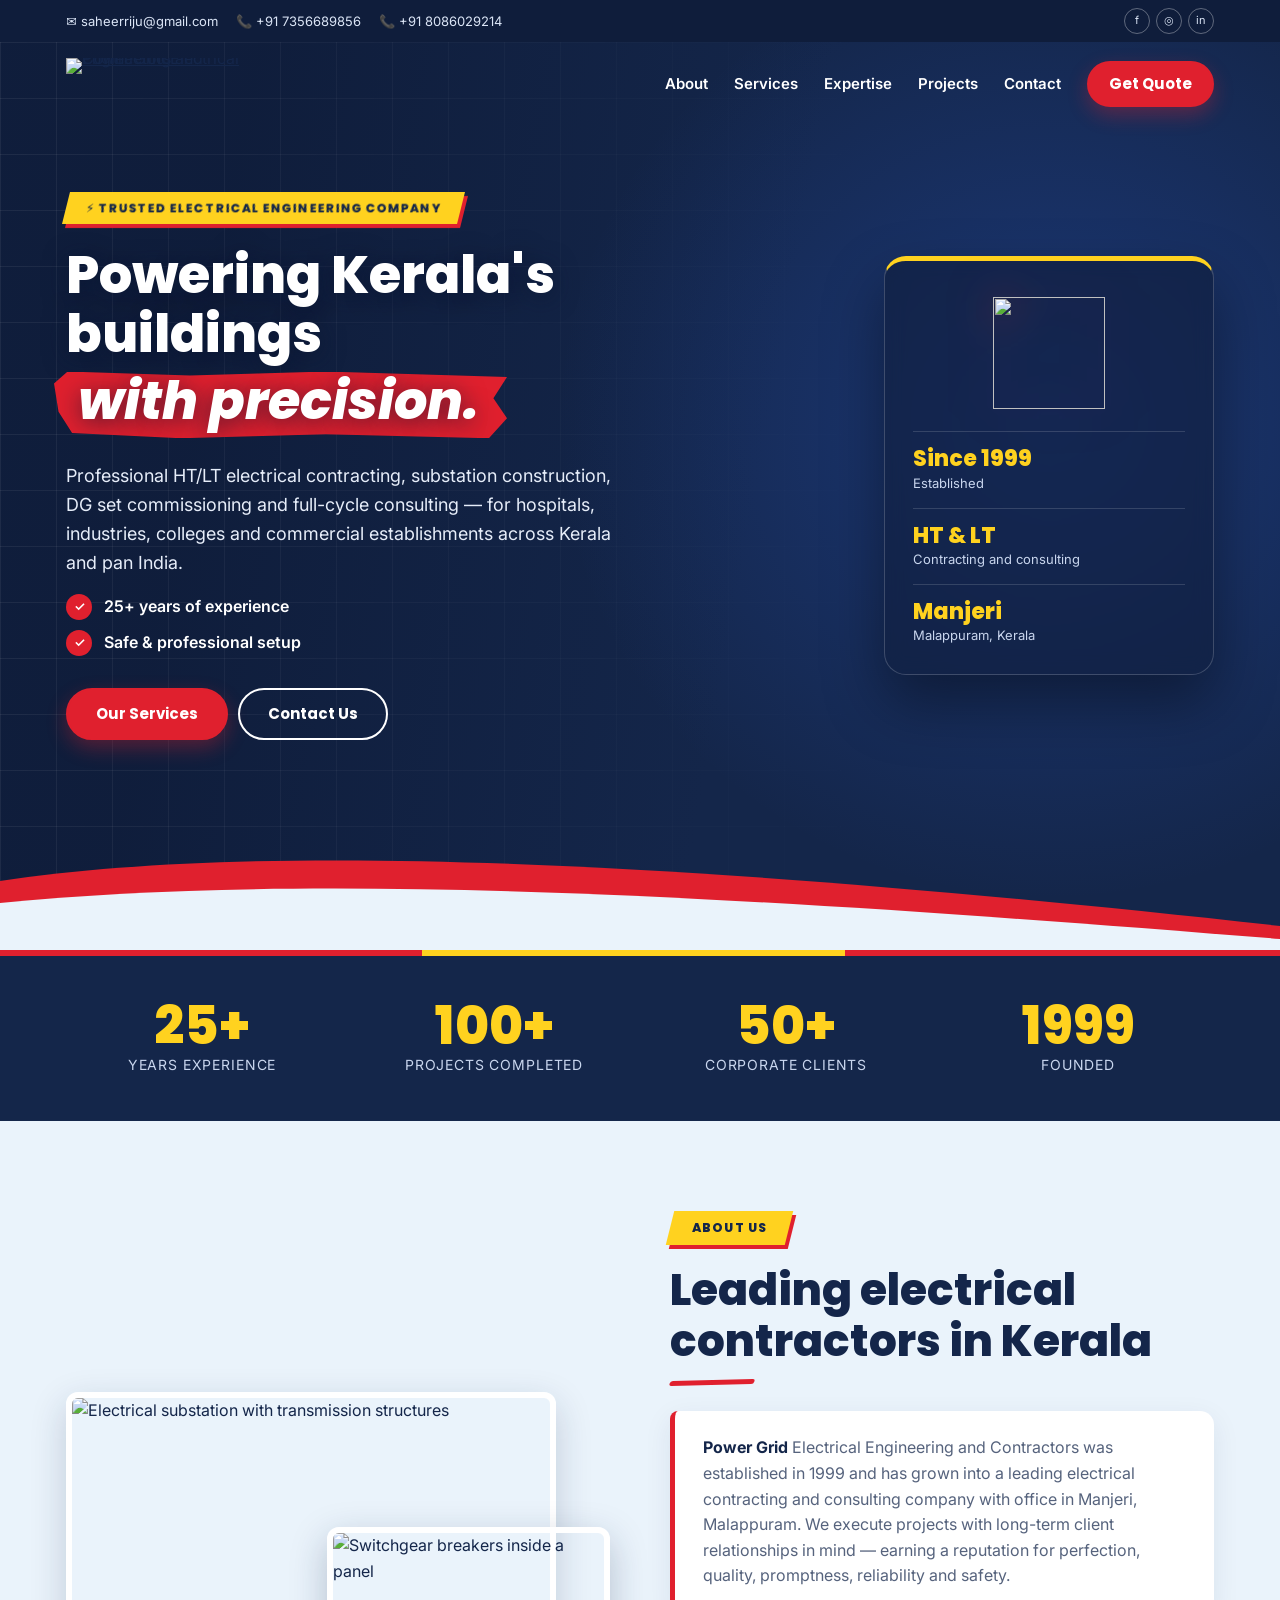
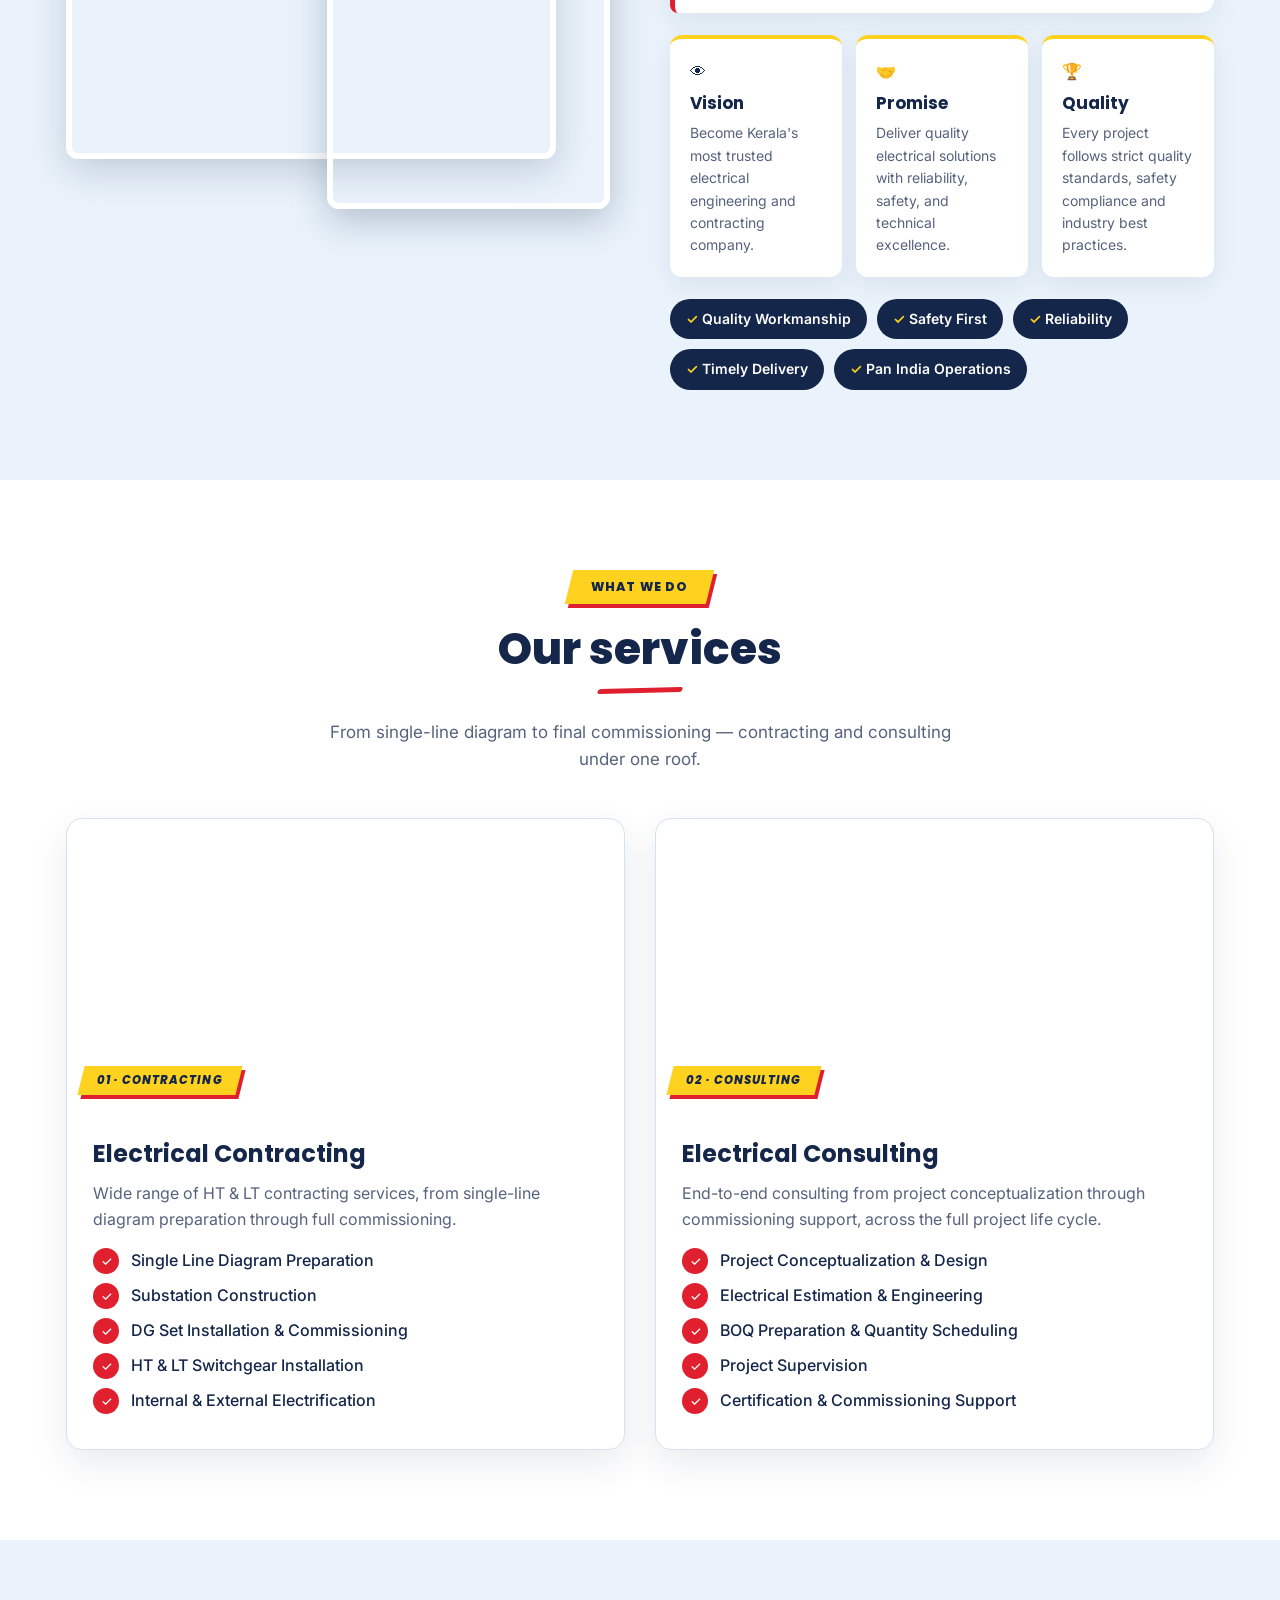
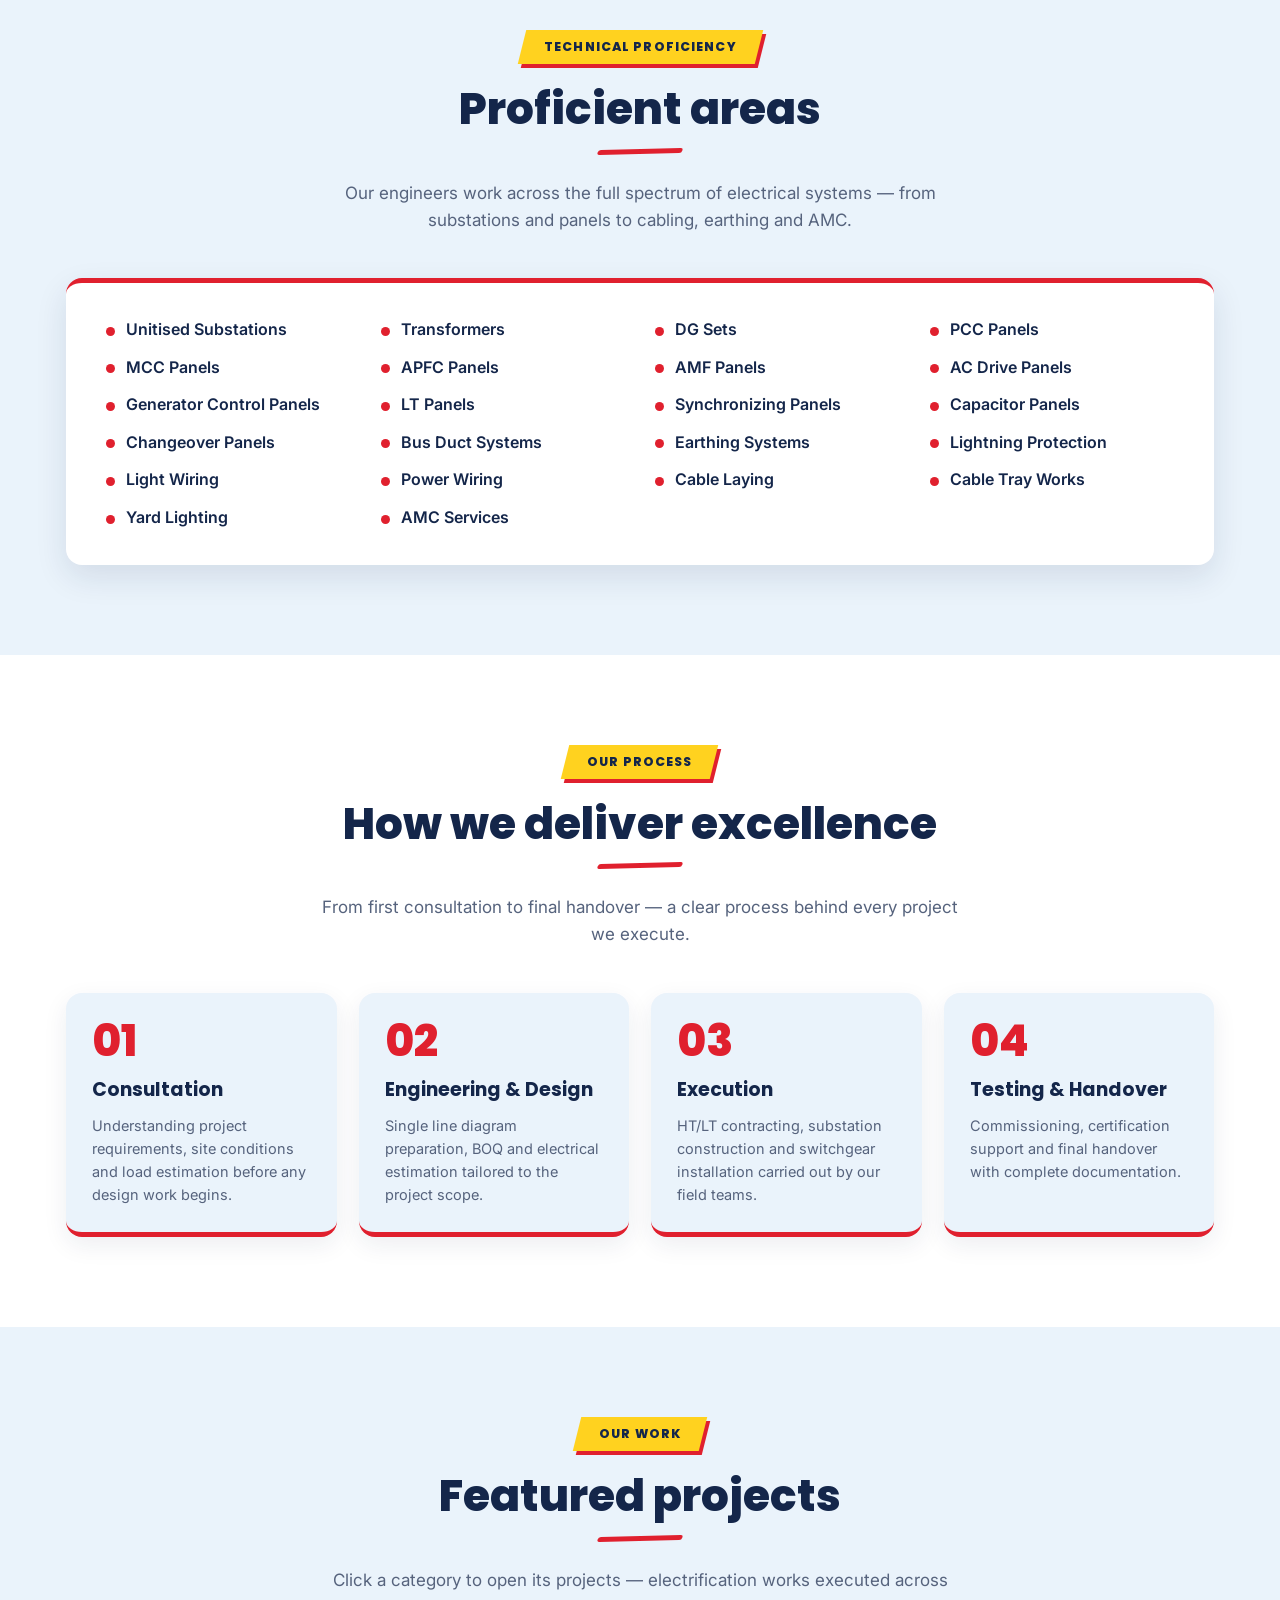
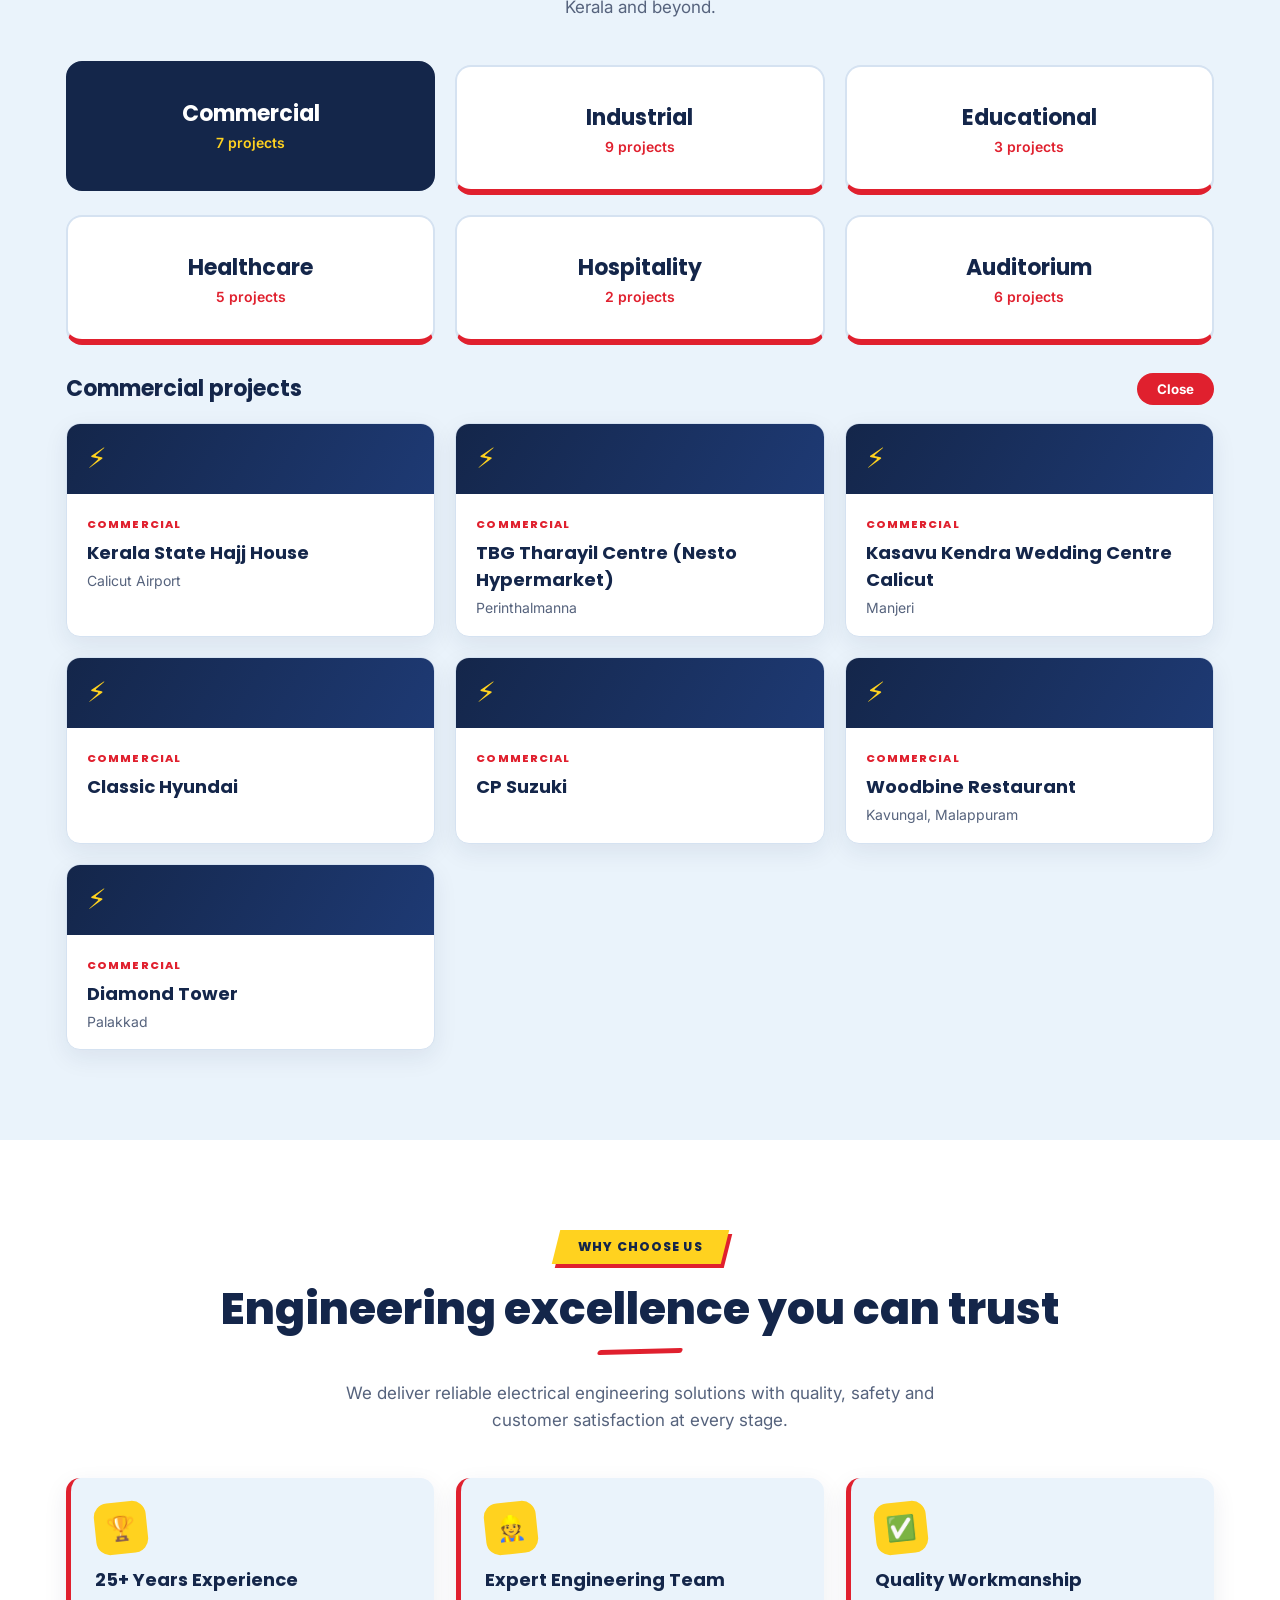
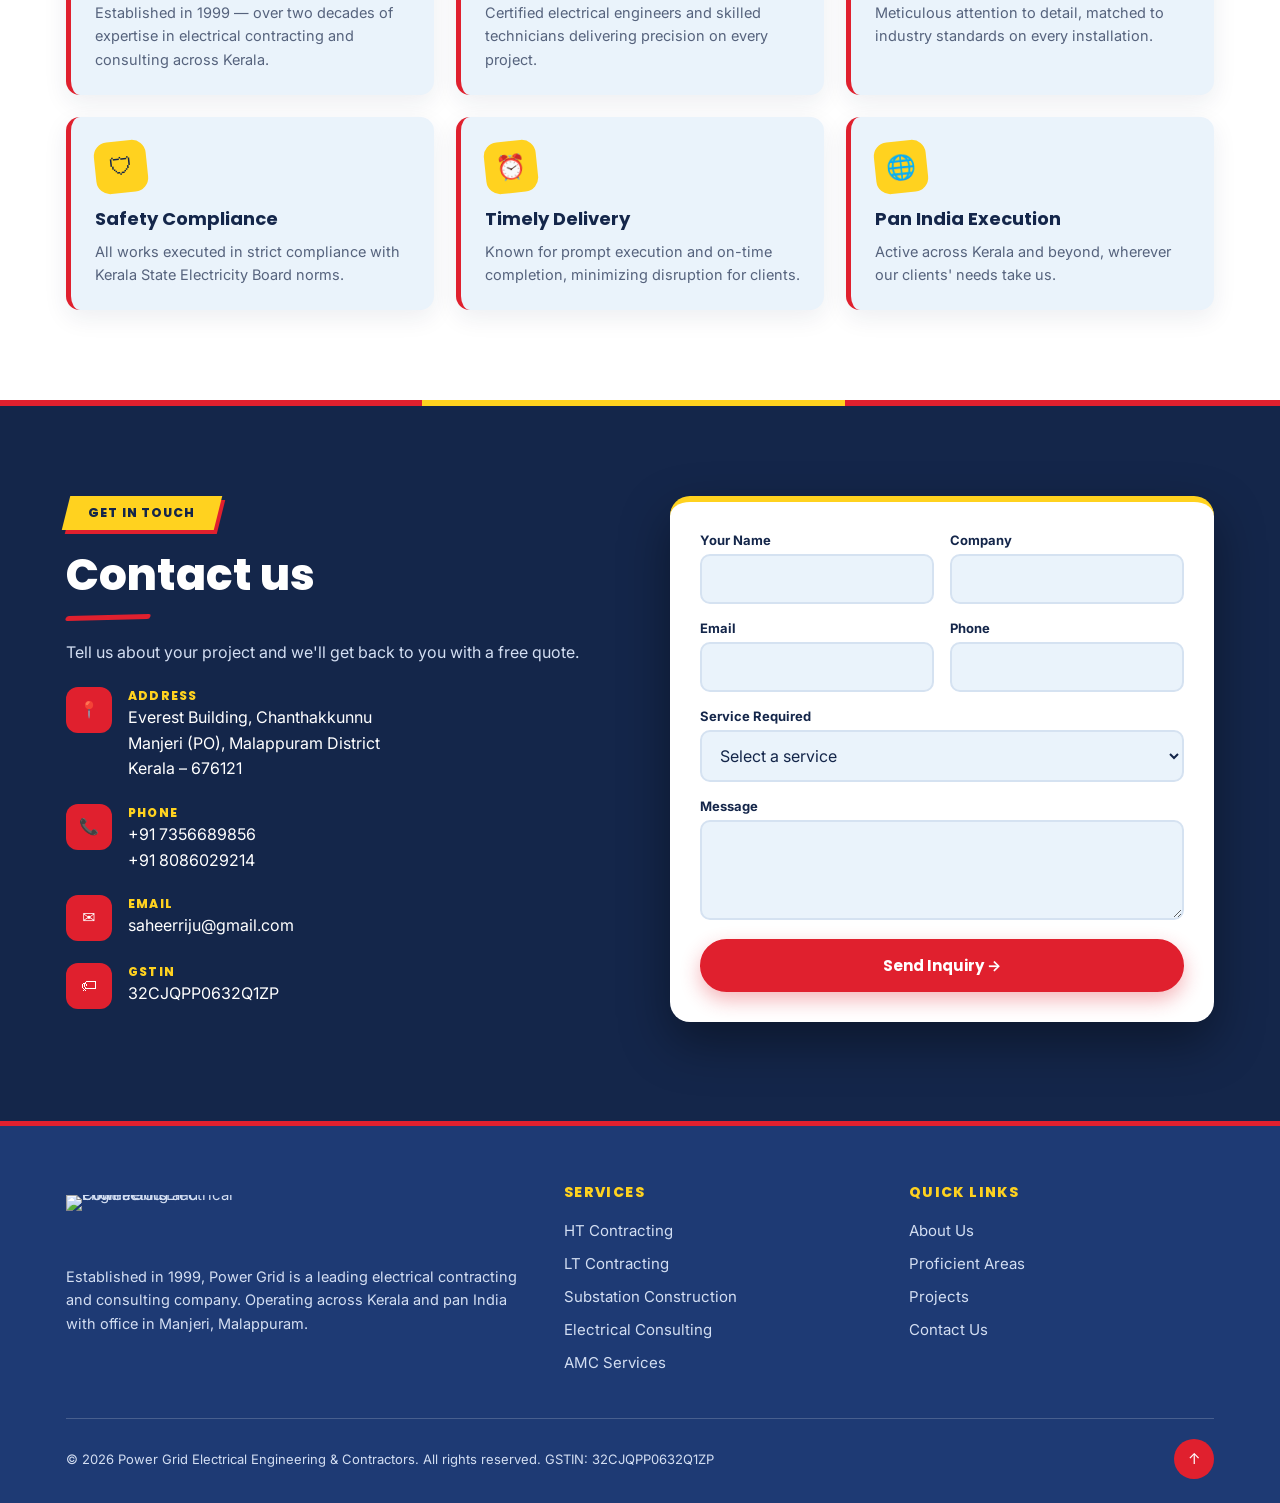
==== commit a91b8a33: "Add files via upload" ====
--- a/index.html
+++ b/index.html
@@ -1,61 +1,524 @@
-
-<!DOCTYPE html><html lang="en"><head><meta charset="utf-8"><meta name="viewport" content="width=device-width, initial-scale=1, viewport-fit=cover"><title>Power Grid – Electrical Engineering &amp; Contractors</title>
-<link href="https://fonts.googleapis.com/css2?family=Inter:wght@400;500;600&amp;family=Poppins:wght@600;700;800&amp;display=swap" rel="stylesheet">
-<link rel="stylesheet" href="css/style.css"></head><body>
-<div class="top"><div class="w"><div><a href="mailto:saheerriju@gmail.com">✉ saheerriju@gmail.com</a><a href="tel:+917356689856">📞 +91 7356689856</a><a href="tel:+918086029214">📞 +91 8086029214</a></div><div class="soc"><a href="#">f</a><a href="#">◎</a><a href="#">in</a></div></div></div>
-<header id="hd"><div class="w"><a class="plate" href="#home"><img src="images/logo.png" alt="Power Grid"></a><nav><a href="#about">About</a><a href="#services">Services</a><a href="#expertise">Expertise</a><a href="#projects">Projects</a><a href="#clients">Clients</a><a href="#testimonials">Testimonials</a><a href="#contact">Contact</a><a class="btn" href="#contact">Get Quote</a></nav></div></header>
-
-<div class="hero" id="home"><div class="w"><a class="plate bp" href="#home"><img src="images/logo.png" alt="Power Grid Electrical Engineering &amp; Contractors"></a><br><span class="tag"><b>⚡ Trusted Electrical Engineering Company</b></span>
-<h1>Powering Kerala's buildings <span class="brush">with precision.</span></h1>
-<p>Professional HT/LT electrical contracting, substation construction, DG set commissioning and full-cycle consulting — for hospitals, industries, colleges and commercial establishments across Kerala and pan India.</p>
-<div class="chk">25+ years of experience</div><div class="chk">Safe &amp; professional setup</div>
-<a class="btn" href="#services">Our Services</a><a class="btn o" href="#contact">Contact Us</a></div>
-<svg class="sw" viewBox="0 0 1200 110" preserveAspectRatio="none"><path d="M0 40C250 0 650 20 1200 85V110H0Z" fill="#e0202e"/><path d="M0 62C300 30 700 55 1200 98V110H0Z" fill="#eaf3fb"/></svg></div>
+<!doctype html>
+<html lang="en">
+<head>
+<meta charset="utf-8">
+<meta name="viewport" content="width=device-width, initial-scale=1, viewport-fit=cover">
+<title>Power Grid Electrical Engineering and Contractors, Manjeri</title>
+<meta name="description" content="Power Grid Electrical Engineering and Contractors, Manjeri, Malappuram. HT and LT electrical contracting, substation construction, DG set commissioning and electrical consulting across Kerala since 1999.">
+<link rel="icon" type="image/png" href="images/icon.png">
+<link rel="stylesheet" href="https://fonts.googleapis.com/css2?family=Inter:wght@400;500;600&family=Poppins:wght@600;700;800&display=swap">
+<style>
+  /* Layout: one long marketing page. Navy bands and a sky-blue ground, signal red for emphasis, a yellow skewed tag as the section marker. Poppins for display, Inter for text.
+     The look is a deliberate single theme (the client's brand), so there is no dark variant. Every colour is set explicitly. */
+  :root {
+    --navy: #14264a;
+    --navy2: #1e3a74;
+    --navy3: #0f1d3b;
+    --red: #e0202e;
+    --yel: #ffd21f;
+    --sky: #eaf3fb;
+    --bg: #ffffff;
+    --ink: #14264a;
+    --mut: #56637d;
+    --card: #ffffff;
+    --line: #d5e2f1;
+    --on-navy: #d3def2;
+    --field: #eaf3fb;
+    --f-display: "Poppins", "Inter", system-ui, sans-serif;
+    --f-body: "Inter", system-ui, -apple-system, "Segoe UI", Roboto, Arial, sans-serif;
+  }
+
+  * { box-sizing: border-box; }
+  html { scroll-behavior: smooth; scroll-padding-top: 90px; }
+  body {
+    margin: 0;
+    font-family: var(--f-body);
+    background: var(--bg);
+    color: var(--ink);
+    line-height: 1.6;
+  }
+  body::before {
+    content: "";
+    position: fixed;
+    inset: 0 0 auto;
+    height: env(safe-area-inset-top, 0px);
+    z-index: 40;
+    background: var(--navy3);
+  }
+  [hidden] { display: none !important; }
+  h1, h2, h3 { font-family: var(--f-display); }
+  a { color: inherit; }
+  img { max-width: 100%; }
+  ul { list-style: none; padding: 0; margin: 0; }
+  :focus-visible { outline: 3px solid var(--red); outline-offset: 3px; }
+  .top :focus-visible, header :focus-visible, .hero :focus-visible, .stats :focus-visible, .ct :focus-visible, footer :focus-visible { outline-color: var(--yel); }
+
+  .w {
+    max-width: 1180px;
+    margin: 0 auto;
+    padding-left: max(16px, env(safe-area-inset-left, 0px));
+    padding-right: max(16px, env(safe-area-inset-right, 0px));
+  }
+
+  /* Top bar */
+  .top { background: var(--navy3); color: #dbe5f6; font-size: 13px; padding: 8px 0; }
+  .top .w { display: flex; justify-content: space-between; align-items: center; gap: 6px 10px; flex-wrap: wrap; }
+  .top a { text-decoration: none; margin-right: 14px; display: inline-block; }
+  .soc a { display: inline-grid; place-items: center; width: 26px; height: 26px; border: 1px solid #ffffff55; border-radius: 50%; margin: 0 0 0 6px; font-size: 11px; }
+
+  /* Header */
+  header { position: sticky; top: env(safe-area-inset-top, 0px); z-index: 30; height: 84px; margin-bottom: -84px; transition: background .25s, box-shadow .25s; }
+  header.s { background: var(--navy); box-shadow: 0 4px 16px #0006; }
+  header .w { display: flex; align-items: center; justify-content: space-between; height: 84px; gap: 14px; }
+  .brand { display: inline-block; line-height: 0; }
+  .brand img { height: 52px; width: auto; display: block; }
+  nav { display: flex; align-items: center; gap: 26px; font-weight: 600; font-size: 15px; color: #fff; }
+  nav a { text-decoration: none; }
+  nav a:hover { color: var(--yel); }
+  .btn {
+    display: inline-block; padding: 13px 30px; border-radius: 99px; font-weight: 700; font-family: var(--f-display); font-size: 15px;
+    text-decoration: none; background: var(--red); color: #fff; box-shadow: 0 8px 20px #e0202e55; border: 2px solid var(--red); cursor: pointer; text-align: center;
+  }
+  .btn.o { background: transparent; border-color: #fff; box-shadow: none; }
+  nav .btn { padding: 9px 20px; }
+  nav a.btn:hover { color: #fff; }
+
+  /* Hero */
+  .hero {
+    position: relative; color: #fff; overflow: hidden;
+    background:
+      radial-gradient(ellipse 55% 75% at 82% 42%, #2d62e04d, transparent 70%),
+      linear-gradient(100deg, #0f1d3bf7 18%, #14264ac4 58%, #14264a85),
+      url(images/hero.jpg) center 72%/cover var(--navy);
+    padding: 150px 0 210px;
+  }
+  /* faint drawing-sheet grid, fading out to the right */
+  .hero::before {
+    content: ""; position: absolute; inset: 0; pointer-events: none;
+    background-image: linear-gradient(#ffffff10 1px, transparent 1px), linear-gradient(90deg, #ffffff10 1px, transparent 1px);
+    background-size: 56px 56px;
+    -webkit-mask-image: linear-gradient(90deg, #000 0%, transparent 72%);
+    mask-image: linear-gradient(90deg, #000 0%, transparent 72%);
+  }
+  .tag {
+    display: inline-block; background: var(--yel); color: var(--navy); font: 800 12.5px var(--f-display); letter-spacing: .09em; text-transform: uppercase;
+    padding: 8px 22px; transform: skewX(-14deg); box-shadow: 4px 4px 0 var(--red);
+  }
+  .tag b { display: inline-block; transform: skewX(14deg); font-weight: 800; }
+  .hero .tag { font-size: 12px; padding: 7px 20px; }
+  .hero h1 { font-size: clamp(36px, 4.1vw, 64px); line-height: 1.12; margin: 22px 0 0; font-weight: 800; text-shadow: 0 4px 24px #0b1530aa; }
+  .brush {
+    display: inline-block; background: var(--red); padding: 0 28px 8px 24px; margin: 8px 0 0 -12px; font-style: italic;
+    clip-path: polygon(0 18%, 3% 0, 30% 6%, 60% 0, 100% 8%, 97% 40%, 100% 70%, 96% 100%, 60% 94%, 28% 100%, 4% 92%, 1% 60%);
+  }
+  .hero p { max-width: 560px; font-size: 18px; margin: 24px 0 16px; color: #e6edf9; }
+  .chk { display: flex; align-items: center; gap: 12px; font-weight: 600; margin: 10px 0; }
+  .hero .chk { font-size: 16px; }
+  .chk::before, li.c::before {
+    content: "\2713"; flex: none; width: 26px; height: 26px; border-radius: 50%; background: var(--red); color: #fff; display: grid; place-items: center; font-size: 13px;
+  }
+  .hero .btn { margin: 22px 10px 0 0; padding: 12px 28px; font-size: 15px; }
+  .hg { position: relative; z-index: 1; display: grid; grid-template-columns: minmax(0, 1.25fr) minmax(0, .75fr); gap: 48px; align-items: center; }
+  .hero-copy { min-width: 0; }
+  .hero-copy > * { animation: rise .7s cubic-bezier(.2, .7, .2, 1) both; }
+  .hero-copy > :nth-child(2) { animation-delay: .08s; }
+  .hero-copy > :nth-child(3) { animation-delay: .16s; }
+  .hero-copy > :nth-child(4), .hero-copy > :nth-child(5) { animation-delay: .24s; }
+  .hero-copy > :nth-child(6) { animation-delay: .32s; }
+  @keyframes rise { from { translate: 0 16px; } to { translate: 0 0; } }
+  @keyframes float { 0%, 100% { translate: 0 0; } 50% { translate: 0 -10px; } }
+  .hero-card {
+    justify-self: end; width: 100%; max-width: 330px; padding: 30px 28px 14px; border-radius: 22px; border: 1px solid #ffffff30; border-top: 5px solid var(--yel);
+    background: #0f1d3b99; -webkit-backdrop-filter: blur(10px); backdrop-filter: blur(10px); box-shadow: 0 28px 60px #00000066;
+    animation: float 7s ease-in-out infinite;
+  }
+  .hero-card .mark { display: grid; place-items: center; padding: 6px 0 22px; }
+  .hero-card .mark img { width: 112px; height: 112px; filter: drop-shadow(0 0 22px #e0202e99); }
+  .hero-card ul { display: grid; }
+  .hero-card li { padding: 14px 0; border-top: 1px solid #ffffff24; display: flex; flex-direction: column; }
+  .hero-card b { font: 800 22px/1.2 var(--f-display); color: var(--yel); }
+  .hero-card span { font-size: 13px; color: #c9d6ee; }
+  .sw { position: absolute; left: 0; bottom: -1px; width: 100%; height: 110px; display: block; }
+  .bar { height: 6px; background: linear-gradient(90deg, var(--red) 33%, var(--yel) 33% 66%, var(--red) 66%); }
+
+  /* Stats */
+  .stats { background: var(--navy); color: #fff; padding: 44px 0; }
+  .stats .w { display: grid; grid-template-columns: repeat(4, 1fr); gap: 20px; text-align: center; }
+  .stats big { display: block; font: 800 52px/1 var(--f-display); color: var(--yel); }
+  .stats span { font-size: 14px; color: #c9d6ee; letter-spacing: .06em; text-transform: uppercase; }
+
+  /* Sections */
+  section { padding: 90px 0; }
+  .sk { background: var(--sky); }
+  .cn { text-align: center; }
+  .cn .sub { margin-left: auto; margin-right: auto; }
+  h2 { font-size: clamp(28px, 4.4vw, 44px); line-height: 1.15; margin: 20px 0 26px; font-weight: 800; position: relative; text-wrap: balance; }
+  h2::after { content: ""; display: block; width: 84px; height: 5px; background: var(--red); border-radius: 3px; margin-top: 14px; transform: skewX(-20deg) rotate(-1.5deg); }
+  .cn h2::after { margin-left: auto; margin-right: auto; }
+  .sub { color: var(--mut); max-width: 640px; margin-top: -8px; font-size: 17px; }
+  .cn h2 + .sub { margin-top: 0; margin-bottom: 0; }
+
+  /* About */
+  .about { display: grid; grid-template-columns: 1fr 1fr; gap: 60px; align-items: center; }
+  .about > div { min-width: 0; }
+  .pics { position: relative; padding-bottom: 50px; }
+  .pics .a { width: 90%; border-radius: 12px; border: 6px solid #fff; box-shadow: 0 12px 36px #14264a30; display: block; height: auto; }
+  .pics .b { position: absolute; right: 0; bottom: 0; width: 52%; height: auto; border-radius: 12px; border: 6px solid #fff; box-shadow: 0 12px 36px #14264a40; }
+  .q { background: var(--card); border-left: 5px solid var(--red); border-radius: 8px 14px 14px 8px; padding: 24px 28px; box-shadow: 0 8px 28px #14264a14; color: var(--mut); margin-bottom: 22px; }
+  .q b { color: var(--ink); }
+  .g3 { display: grid; grid-template-columns: repeat(3, 1fr); gap: 14px; }
+  .vc { background: var(--card); border-top: 4px solid var(--yel); border-radius: 12px; padding: 20px; box-shadow: 0 8px 24px #14264a14; min-width: 0; }
+  .vc h4 { margin: 6px 0; font: 700 17px var(--f-display); }
+  .vc p { margin: 0; font-size: 14px; color: var(--mut); }
+  .pills { display: flex; flex-wrap: wrap; gap: 10px; margin-top: 22px; }
+  .pills span { background: var(--navy); color: #fff; padding: 9px 16px; border-radius: 99px; font-weight: 600; font-size: 14px; }
+  .pills span::before { content: "\2713\00a0"; color: var(--yel); }
+
+  /* Services */
+  .g2 { display: grid; grid-template-columns: 1fr 1fr; gap: 30px; margin-top: 44px; text-align: left; }
+  .sv { background: var(--card); border: 1px solid var(--line); border-radius: 16px; overflow: hidden; box-shadow: 0 14px 36px #14264a18; min-width: 0; }
+  .sv .im { position: relative; height: 290px; background-size: cover; background-position: center; }
+  .sv .im .tag { position: absolute; left: 14px; bottom: 14px; font-style: italic; padding: 6px 16px; font-size: 11.5px; }
+  .sv .bd { padding: 26px; }
+  .sv h3 { margin: 0 0 8px; font-size: 24px; font-weight: 700; }
+  .sv p { color: var(--mut); margin: 0 0 16px; }
+  li.c { display: flex; gap: 12px; align-items: center; margin: 9px 0; font-weight: 500; }
+
+  /* Proficient areas */
+  .prof {
+    background: var(--card); border-radius: 16px; border-top: 5px solid var(--red); padding: 34px 40px; box-shadow: 0 12px 32px #14264a1c; margin-top: 44px; text-align: left;
+    display: grid; grid-template-columns: repeat(auto-fill, minmax(230px, 1fr)); gap: 12px 30px;
+  }
+  .prof li { padding-left: 20px; position: relative; font-weight: 600; }
+  .prof li::before { content: ""; position: absolute; left: 0; top: .6em; width: 9px; height: 9px; border-radius: 50%; background: var(--red); }
+
+  /* Process */
+  .g4 { display: grid; grid-template-columns: repeat(4, 1fr); gap: 22px; margin-top: 44px; text-align: left; }
+  .st { background: var(--sky); border-bottom: 5px solid var(--red); border-radius: 16px; padding: 26px; box-shadow: 0 8px 24px #14264a14; min-width: 0; }
+  .st big { font: 800 44px/1 var(--f-display); color: var(--red); }
+  .st h3 { margin: 12px 0 8px; font-size: 19px; }
+  .st p { margin: 0; font-size: 14.5px; color: var(--mut); }
+
+  /* Projects */
+  .boxes { display: grid; grid-template-columns: repeat(3, 1fr); gap: 20px; margin-top: 44px; }
+  .box {
+    all: unset; box-sizing: border-box; cursor: pointer; background: var(--card); border: 2px solid var(--line); border-bottom: 6px solid var(--red); border-radius: 16px;
+    padding: 34px 18px; text-align: center; font: 700 22px var(--f-display); transition: .2s; color: var(--ink);
+  }
+  .box small { display: block; color: var(--red); font: 600 14px var(--f-body); margin-top: 4px; }
+  .box:hover, .box[aria-expanded="true"] { background: var(--navy); color: #fff; border-color: var(--navy); transform: translateY(-4px); }
+  .box:hover small, .box[aria-expanded="true"] small { color: var(--yel); }
+  .box:focus-visible { outline: 3px solid var(--red); outline-offset: 3px; }
+  #pn { display: none; margin-top: 26px; text-align: left; }
+  #pn.on { display: block; }
+  #pn h3 { display: flex; justify-content: space-between; align-items: center; gap: 12px; margin: 0 0 16px; font-size: 22px; }
+  #pn h3 button { background: var(--red); color: #fff; border: 0; border-radius: 99px; padding: 8px 20px; font-weight: 700; font-family: var(--f-body); cursor: pointer; }
+  .pg { display: grid; grid-template-columns: repeat(3, 1fr); gap: 20px; }
+  .pc { background: var(--card); border-radius: 14px; overflow: hidden; border: 1px solid var(--line); box-shadow: 0 8px 24px #14264a14; min-width: 0; }
+  .pc i { display: block; height: 70px; background: linear-gradient(120deg, var(--navy), var(--navy2)); font-style: normal; color: var(--yel); font-size: 28px; padding: 18px 20px; line-height: 1.2; }
+  .pc div { padding: 16px 20px; }
+  .pc small { color: var(--red); font: 800 11px var(--f-display); letter-spacing: .1em; }
+  .pc h4 { margin: 4px 0; font: 700 18px var(--f-display); }
+  .pc p { margin: 0; color: var(--mut); font-size: 14px; }
+
+  /* Why choose us */
+  .wy { display: grid; grid-template-columns: repeat(3, 1fr); gap: 22px; margin-top: 44px; text-align: left; }
+  .wc { background: var(--sky); border-left: 5px solid var(--red); border-radius: 14px; padding: 24px; box-shadow: 0 8px 24px #14264a14; min-width: 0; }
+  .wc i { display: grid; place-items: center; width: 52px; height: 52px; border-radius: 14px; background: var(--yel); font-size: 24px; font-style: normal; margin-bottom: 12px; transform: rotate(-6deg); }
+  .wc h3 { margin: 0 0 6px; font-size: 18px; }
+  .wc p { margin: 0; color: var(--mut); font-size: 14.5px; }
+
+  /* Contact */
+  .ct { background: var(--navy); color: #fff; padding: 90px 0; }
+  .ct h2 { color: #fff; }
+  .ct .gx { display: grid; grid-template-columns: 1fr 1fr; gap: 60px; align-items: start; }
+  .ct .gx > div, .ct .gx > form { min-width: 0; }
+  .ct .lead { color: var(--on-navy); margin: -6px 0 0; }
+  .ci { display: flex; gap: 16px; margin: 22px 0; align-items: flex-start; }
+  .ci i { flex: none; width: 46px; height: 46px; border-radius: 12px; background: var(--red); display: grid; place-items: center; font-style: normal; }
+  .ci small { display: block; color: var(--yel); font: 800 12px var(--f-display); letter-spacing: .1em; }
+  .ci a { text-decoration: none; }
+  .ci div { min-width: 0; overflow-wrap: anywhere; }
+  form { background: #fff; color: var(--ink); border-top: 6px solid var(--yel); border-radius: 20px; padding: 30px; display: grid; grid-template-columns: 1fr 1fr; gap: 16px; box-shadow: 0 20px 50px #0006; }
+  form label { font: 700 13px var(--f-body); display: block; }
+  form .f { grid-column: 1 / -1; }
+  input, select, textarea { width: 100%; margin-top: 6px; padding: 13px 14px; border: 2px solid var(--line); background: var(--field); border-radius: 10px; font: 400 16px var(--f-body); color: var(--ink); }
+  textarea { height: 100px; resize: vertical; }
+  form :focus-visible { outline: 3px solid var(--red); }
+  form .btn { grid-column: 1 / -1; width: 100%; }
+  .done { grid-column: 1 / -1; background: var(--sky); border: 2px solid var(--line); border-left: 5px solid var(--red); border-radius: 12px; padding: 18px 20px; display: grid; gap: 12px; }
+  .done h3 { margin: 0; font-size: 18px; }
+  .done p { margin: 0; font-size: 14.5px; color: var(--mut); }
+  .done textarea { height: 150px; margin-top: 0; background: #fff; }
+  .done .row { display: flex; flex-wrap: wrap; gap: 10px; }
+  .done .btn { grid-column: auto; width: auto; padding: 10px 22px; font-size: 14px; box-shadow: none; }
+  .done .btn.alt { background: transparent; color: var(--navy); border-color: var(--navy); }
+
+  /* Footer */
+  footer { background: var(--navy2); color: var(--on-navy); border-top: 5px solid var(--red); padding: 56px 0 24px; }
+  .fg { display: grid; grid-template-columns: 1.5fr 1fr 1fr; gap: 40px; }
+  .fg > div { min-width: 0; }
+  footer h5 { color: var(--yel); font: 800 14px var(--f-display); letter-spacing: .1em; text-transform: uppercase; margin: 0 0 16px; }
+  footer a { display: block; text-decoration: none; margin: 9px 0; font-size: 15px; }
+  footer a:hover { color: var(--yel); }
+  footer p { font-size: 14.5px; }
+  footer .brand { margin: 0; display: inline-block; }
+  .cp { border-top: 1px solid #ffffff30; margin-top: 34px; padding-top: 20px; font-size: 13px; display: flex; justify-content: space-between; align-items: center; gap: 16px; }
+  .up { width: 40px; height: 40px; border-radius: 50%; background: var(--red); color: #fff; display: grid; place-items: center; margin: 0 !important; flex: none; }
+
+  @media (max-width: 900px) {
+    nav a:not(.btn) { display: none; }
+    .about, .g2, .ct .gx, .fg { grid-template-columns: 1fr; }
+    .g4, .stats .w { grid-template-columns: 1fr 1fr; }
+    .boxes, .pg, .wy, .g3 { grid-template-columns: 1fr; }
+        .hero { padding: 130px 0 130px; }
+    .hg { grid-template-columns: 1fr; gap: 34px; }
+    .hero-card { justify-self: stretch; max-width: none; padding: 16px 18px 6px; animation: none; }
+    .hero-card .mark { display: none; }
+    .hero-card ul { grid-template-columns: repeat(3, 1fr); gap: 12px; }
+    .hero-card li { border-top: 0; border-left: 1px solid #ffffff30; padding: 4px 0 10px 12px; }
+    .hero-card li:first-child { border-left: 0; padding-left: 0; }
+    .hero-card b { font-size: 17px; }
+    .top .soc { display: none; }
+    form { grid-template-columns: 1fr; }
+    .about { gap: 40px; }
+    .prof { padding: 26px 24px; }
+  }
+  @media (max-width: 520px) {
+    section { padding: 64px 0; }
+    .stats big { font-size: 40px; }
+    .sv .im { height: 220px; }
+    .brand img { height: 44px; }
+    .pics { padding-bottom: 36px; }
+    form { padding: 22px 18px; }
+    .cp { flex-wrap: wrap; }
+  }
+  @media (prefers-reduced-motion: reduce) {
+    html { scroll-behavior: auto; }
+    * { transition: none !important; animation: none !important; }
+  }
+</style>
+
+</head>
+<body>
+<div class="top"><div class="w">
+  <div>
+    <a href="mailto:saheerriju@gmail.com">&#9993; saheerriju@gmail.com</a>
+    <a href="tel:+917356689856">&#128222; +91 7356689856</a>
+    <a href="tel:+918086029214">&#128222; +91 8086029214</a>
+  </div>
+  <div class="soc"><a href="#home" aria-label="Facebook">f</a><a href="#home" aria-label="Instagram">&#9678;</a><a href="#home" aria-label="LinkedIn">in</a></div>
+</div></div>
+
+<header id="hd"><div class="w">
+  <a class="brand" href="#home"><img src="images/logo-light.png" width="188" height="52" alt="Power Grid Electrical Engineering and Contractors"></a>
+  <nav aria-label="Sections">
+    <a href="#about">About</a><a href="#services">Services</a><a href="#expertise">Expertise</a><a href="#projects">Projects</a><a href="#contact">Contact</a>
+    <a class="btn" href="#contact">Get Quote</a>
+  </nav>
+</div></header>
+
+<div class="hero" id="home"><div class="w hg">
+  <div class="hero-copy">
+    <span class="tag"><b>&#9889; Trusted Electrical Engineering Company</b></span>
+    <h1>Powering Kerala's buildings <span class="brush">with precision.</span></h1>
+    <p>Professional HT/LT electrical contracting, substation construction, DG set commissioning and full-cycle consulting &mdash; for hospitals, industries, colleges and commercial establishments across Kerala and pan India.</p>
+    <div class="chk">25+ years of experience</div>
+    <div class="chk">Safe &amp; professional setup</div>
+    <div><a class="btn" href="#services">Our Services</a><a class="btn o" href="#contact">Contact Us</a></div>
+  </div>
+  <aside class="hero-card" aria-label="Power Grid at a glance">
+    <div class="mark"><img src="images/icon.png" width="112" height="112" alt=""></div>
+    <ul>
+      <li><b>Since 1999</b><span>Established</span></li>
+      <li><b>HT &amp; LT</b><span>Contracting and consulting</span></li>
+      <li><b>Manjeri</b><span>Malappuram, Kerala</span></li>
+    </ul>
+  </aside>
+</div>
+<svg class="sw" viewBox="0 0 1200 110" preserveAspectRatio="none" aria-hidden="true"><path d="M0 40C250 0 650 20 1200 85V110H0Z" fill="#e0202e"/><path d="M0 62C300 30 700 55 1200 98V110H0Z" fill="#eaf3fb"/></svg></div>
 <div class="bar"></div>
 <div class="stats"><div class="w" id="stats"></div></div>
 
-<section class="sk" id="about"><div class="w about"><div class="pics"><img class="a" src="images/about-1.jpg" alt="Substation"><img class="b" src="images/about-2.jpg" alt="Switchgear"></div>
-<div><span class="tag"><b>About Us</b></span><h2>Leading electrical contractors in Kerala</h2>
-<div class="q"><b>Power Grid</b> Electrical Engineering and Contractors was established in 1999 and has grown into a leading electrical contracting and consulting company with office in Manjeri, Malappuram. We execute projects with long-term client relationships in mind — earning a reputation for perfection, quality, promptness, reliability and safety.</div>
-<div class="g3"><div class="vc">👁<h4>Vision</h4><p>Become Kerala's most trusted electrical engineering and contracting company.</p></div><div class="vc">🤝<h4>Promise</h4><p>Deliver quality electrical solutions with reliability, safety, and technical excellence.</p></div><div class="vc">🏆<h4>Quality</h4><p>Every project follows strict quality standards, safety compliance and industry best practices.</p></div></div>
-<div class="pills"><span>Quality Workmanship</span><span>Safety First</span><span>Reliability</span><span>Timely Delivery</span><span>Pan India Operations</span></div></div></div></section>
-
-<section id="services"><div class="w cn"><span class="tag"><b>What We Do</b></span><h2>Our services</h2><p class="sub">From single-line diagram to final commissioning — contracting and consulting under one roof.</p>
-<div class="g2"><div class="sv"><div class="im" style="background-image:url(images/service-1.jpg)"><span class="tag"><b>01 · Contracting</b></span></div><div class="bd"><h3>Electrical Contracting</h3><p>Wide range of HT &amp; LT contracting services, from single-line diagram preparation through full commissioning.</p><ul><li class="c">Single Line Diagram Preparation</li><li class="c">Substation Construction</li><li class="c">DG Set Installation &amp; Commissioning</li><li class="c">HT &amp; LT Switchgear Installation</li><li class="c">Internal &amp; External Electrification</li></ul></div></div>
-<div class="sv"><div class="im" style="background-image:url(images/service-2.jpg)"><span class="tag"><b>02 · Consulting</b></span></div><div class="bd"><h3>Electrical Consulting</h3><p>End-to-end consulting from project conceptualization through commissioning support, across the full project life cycle.</p><ul><li class="c">Project Conceptualization &amp; Design</li><li class="c">Electrical Estimation &amp; Engineering</li><li class="c">BOQ Preparation &amp; Quantity Scheduling</li><li class="c">Project Supervision</li><li class="c">Certification &amp; Commissioning Support</li></ul></div></div></div></div></section>
-
-<section class="sk" id="expertise"><div class="w cn"><span class="tag"><b>Technical Proficiency</b></span><h2>Proficient areas</h2><p class="sub">Our engineers work across the full spectrum of electrical systems — from substations and panels to cabling, earthing and AMC.</p><ul class="prof" id="prof"></ul></div></section>
-
-<section><div class="w cn"><span class="tag"><b>Our Process</b></span><h2>How we deliver excellence</h2><p class="sub">From first consultation to final handover — a clear process behind every project we execute.</p>
-<div class="g4"><div class="st"><big>01</big><h3>Consultation</h3><p>Understanding project requirements, site conditions and load estimation before any design work begins.</p></div><div class="st"><big>02</big><h3>Engineering &amp; Design</h3><p>Single line diagram preparation, BOQ and electrical estimation tailored to the project scope.</p></div><div class="st"><big>03</big><h3>Execution</h3><p>HT/LT contracting, substation construction and switchgear installation carried out by our field teams.</p></div><div class="st"><big>04</big><h3>Testing &amp; Handover</h3><p>Commissioning, certification support and final handover with complete documentation.</p></div></div></div></section>
-
-<section class="sk" id="projects"><div class="w cn"><span class="tag"><b>Our Work</b></span><h2>Featured projects</h2><p class="sub">Click a category to open its projects — electrification works executed across Kerala and beyond.</p>
-<div class="boxes" id="boxes"></div><div id="pn" aria-live="polite"></div></div></section>
-
-<section id="clients"><div class="w cn"><span class="tag"><b>Who We Serve</b></span><h2>Featured clients</h2><p class="sub">Click a category to expand the full client list.</p><div class="acc" id="acc"></div></div></section>
-
-<section class="sk" id="testimonials"><div class="w cn"><span class="tag"><b>Client Feedback</b></span><h2>What our clients say</h2><p class="sub">A few words from clients we've delivered projects for — placeholders, ready to be swapped for real quotes.</p>
-<div class="tg"><div class="tm"><span class="qm">“</span><p>Power Grid handled the electrification of our new hospital block with exceptional professionalism. They delivered on schedule and the quality exceeded what we expected.</p><div class="who"><i>HP</i><div><b>Facilities Head</b><small>Hospital Project · Kerala</small></div></div></div>
-<div class="tm"><span class="qm">“</span><p>We partnered with Power Grid for the full electrical installation at our commercial complex. Their attention to detail and commitment to safety stood out from day one.</p><div class="who"><i>CC</i><div><b>Project Manager</b><small>Commercial Complex · Manjeri</small></div></div></div>
-<div class="tm"><span class="qm">“</span><p>Their team's response during our DG set commissioning was prompt and thorough. The whole process was smooth from start to finish, with clear communication throughout.</p><div class="who"><i>IN</i><div><b>Plant Engineer</b><small>Industrial Client · Malappuram</small></div></div></div></div></div></section>
-
-<section><div class="w cn"><span class="tag"><b>Why Choose Us</b></span><h2>Engineering excellence you can trust</h2><p class="sub">We deliver reliable electrical engineering solutions with quality, safety and customer satisfaction at every stage.</p>
-<div class="wy"><div class="wc"><i>🏆</i><h3>25+ Years Experience</h3><p>Established in 1999 — over two decades of expertise in electrical contracting and consulting across Kerala.</p></div><div class="wc"><i>👷</i><h3>Expert Engineering Team</h3><p>Certified electrical engineers and skilled technicians delivering precision on every project.</p></div><div class="wc"><i>✅</i><h3>Quality Workmanship</h3><p>Meticulous attention to detail, matched to industry standards on every installation.</p></div><div class="wc"><i>🛡</i><h3>Safety Compliance</h3><p>All works executed in strict compliance with Kerala State Electricity Board norms.</p></div><div class="wc"><i>⏰</i><h3>Timely Delivery</h3><p>Known for prompt execution and on-time completion, minimizing disruption for clients.</p></div><div class="wc"><i>🌐</i><h3>Pan India Execution</h3><p>Active across Kerala and beyond, wherever our clients' needs take us.</p></div></div></div></section>
-
-<section class="sk" id="careers" style="padding:60px 0"><div class="w"><div class="hire"><div><span class="tag"><b>We Are Hiring</b></span><h2>Electrician</h2><p>Join our team &amp; build a brighter future. Experienced candidates can apply · Freshers also welcome.</p></div><a class="btn" href="mailto:powergrid@gmail.com?subject=Electrician%20application">Send Your CV</a></div></div></section>
+<section class="sk" id="about"><div class="w about">
+  <div class="pics"><img class="a" src="images/about-1.jpg" width="482" height="359" alt="Electrical substation with transmission structures"><img class="b" src="images/about-2.jpg" width="247" height="246" alt="Switchgear breakers inside a panel"></div>
+  <div>
+    <span class="tag"><b>About Us</b></span>
+    <h2>Leading electrical contractors in Kerala</h2>
+    <div class="q"><b>Power Grid</b> Electrical Engineering and Contractors was established in 1999 and has grown into a leading electrical contracting and consulting company with office in Manjeri, Malappuram. We execute projects with long-term client relationships in mind &mdash; earning a reputation for perfection, quality, promptness, reliability and safety.</div>
+    <div class="g3">
+      <div class="vc">&#128065;<h4>Vision</h4><p>Become Kerala's most trusted electrical engineering and contracting company.</p></div>
+      <div class="vc">&#129309;<h4>Promise</h4><p>Deliver quality electrical solutions with reliability, safety, and technical excellence.</p></div>
+      <div class="vc">&#127942;<h4>Quality</h4><p>Every project follows strict quality standards, safety compliance and industry best practices.</p></div>
+    </div>
+    <div class="pills"><span>Quality Workmanship</span><span>Safety First</span><span>Reliability</span><span>Timely Delivery</span><span>Pan India Operations</span></div>
+  </div>
+</div></section>
+
+<section id="services"><div class="w cn">
+  <span class="tag"><b>What We Do</b></span>
+  <h2>Our services</h2>
+  <p class="sub">From single-line diagram to final commissioning &mdash; contracting and consulting under one roof.</p>
+  <div class="g2">
+    <div class="sv"><div class="im" style="background-image:url(images/service-1.jpg)"><span class="tag"><b>01 &middot; Contracting</b></span></div>
+      <div class="bd"><h3>Electrical Contracting</h3><p>Wide range of HT &amp; LT contracting services, from single-line diagram preparation through full commissioning.</p>
+        <ul><li class="c">Single Line Diagram Preparation</li><li class="c">Substation Construction</li><li class="c">DG Set Installation &amp; Commissioning</li><li class="c">HT &amp; LT Switchgear Installation</li><li class="c">Internal &amp; External Electrification</li></ul></div></div>
+    <div class="sv"><div class="im" style="background-image:url(images/service-2.jpg)"><span class="tag"><b>02 &middot; Consulting</b></span></div>
+      <div class="bd"><h3>Electrical Consulting</h3><p>End-to-end consulting from project conceptualization through commissioning support, across the full project life cycle.</p>
+        <ul><li class="c">Project Conceptualization &amp; Design</li><li class="c">Electrical Estimation &amp; Engineering</li><li class="c">BOQ Preparation &amp; Quantity Scheduling</li><li class="c">Project Supervision</li><li class="c">Certification &amp; Commissioning Support</li></ul></div></div>
+  </div>
+</div></section>
+
+<section class="sk" id="expertise"><div class="w cn">
+  <span class="tag"><b>Technical Proficiency</b></span>
+  <h2>Proficient areas</h2>
+  <p class="sub">Our engineers work across the full spectrum of electrical systems &mdash; from substations and panels to cabling, earthing and AMC.</p>
+  <ul class="prof" id="prof"></ul>
+</div></section>
+
+<section><div class="w cn">
+  <span class="tag"><b>Our Process</b></span>
+  <h2>How we deliver excellence</h2>
+  <p class="sub">From first consultation to final handover &mdash; a clear process behind every project we execute.</p>
+  <div class="g4">
+    <div class="st"><big>01</big><h3>Consultation</h3><p>Understanding project requirements, site conditions and load estimation before any design work begins.</p></div>
+    <div class="st"><big>02</big><h3>Engineering &amp; Design</h3><p>Single line diagram preparation, BOQ and electrical estimation tailored to the project scope.</p></div>
+    <div class="st"><big>03</big><h3>Execution</h3><p>HT/LT contracting, substation construction and switchgear installation carried out by our field teams.</p></div>
+    <div class="st"><big>04</big><h3>Testing &amp; Handover</h3><p>Commissioning, certification support and final handover with complete documentation.</p></div>
+  </div>
+</div></section>
+
+<section class="sk" id="projects"><div class="w cn">
+  <span class="tag"><b>Our Work</b></span>
+  <h2>Featured projects</h2>
+  <p class="sub">Click a category to open its projects &mdash; electrification works executed across Kerala and beyond.</p>
+  <div class="boxes" id="boxes"></div>
+  <div id="pn" aria-live="polite"></div>
+</div></section>
+
+<section><div class="w cn">
+  <span class="tag"><b>Why Choose Us</b></span>
+  <h2>Engineering excellence you can trust</h2>
+  <p class="sub">We deliver reliable electrical engineering solutions with quality, safety and customer satisfaction at every stage.</p>
+  <div class="wy">
+    <div class="wc"><i>&#127942;</i><h3>25+ Years Experience</h3><p>Established in 1999 &mdash; over two decades of expertise in electrical contracting and consulting across Kerala.</p></div>
+    <div class="wc"><i>&#128119;</i><h3>Expert Engineering Team</h3><p>Certified electrical engineers and skilled technicians delivering precision on every project.</p></div>
+    <div class="wc"><i>&#9989;</i><h3>Quality Workmanship</h3><p>Meticulous attention to detail, matched to industry standards on every installation.</p></div>
+    <div class="wc"><i>&#128737;</i><h3>Safety Compliance</h3><p>All works executed in strict compliance with Kerala State Electricity Board norms.</p></div>
+    <div class="wc"><i>&#9200;</i><h3>Timely Delivery</h3><p>Known for prompt execution and on-time completion, minimizing disruption for clients.</p></div>
+    <div class="wc"><i>&#127760;</i><h3>Pan India Execution</h3><p>Active across Kerala and beyond, wherever our clients' needs take us.</p></div>
+  </div>
+</div></section>
 
 <div class="bar"></div>
-<section class="ct" id="contact"><div class="w gx"><div><span class="tag"><b>Get In Touch</b></span><h2>Contact us</h2><p style="color:#d3def2;margin-top:-6px">Tell us about your project and we'll get back to you with a free quote.</p>
-<div class="ci"><i>📍</i><div><small>ADDRESS</small>Everest Building, Chanthakkunnu<br>Manjeri (PO), Malappuram District<br>Kerala – 676121</div></div>
-<div class="ci"><i>📞</i><div><small>PHONE</small><a href="tel:+917356689856">+91 7356689856</a><br><a href="tel:+918086029214">+91 8086029214</a></div></div>
-<div class="ci"><i>✉</i><div><small>EMAIL</small><a href="mailto:saheerriju@gmail.com">saheerriju@gmail.com</a></div></div>
-<div class="ci"><i>🏷</i><div><small>GSTIN</small>32CJQPP0632Q1ZP</div></div></div>
-<form id="fm"><label>Your Name<input name="n" required></label><label>Company<input name="c"></label><label>Email<input type="email" name="e"></label><label>Phone<input name="p"></label>
-<label class="f">Service Required<select name="s"><option value="">Select a service</option><option>Electrical Contracting</option><option>Electrical Consulting</option><option>Substation Construction</option><option>DG Set Installation</option><option>AMC Services</option></select></label>
-<label class="f">Message<textarea name="m"></textarea></label><button class="btn" type="submit">Send Inquiry →</button></form></div></section>
-
-<footer><div class="w"><div class="fg"><div><a class="plate" href="#home" style="margin:0"><img src="images/logo.png" alt="Power Grid"></a><p style="margin-top:18px">Established in 1999, Power Grid is a leading electrical contracting and consulting company. Operating across Kerala and pan India with offices in Manjeri, Malappuram.</p></div>
-<div><h5>Services</h5><a href="#services">HT Contracting</a><a href="#services">LT Contracting</a><a href="#services">Substation Construction</a><a href="#services">Electrical Consulting</a><a href="#expertise">AMC Services</a></div>
-<div><h5>Quick Links</h5><a href="#about">About Us</a><a href="#expertise">Proficient Areas</a><a href="#projects">Projects</a><a href="#clients">Clients</a><a href="#contact">Contact Us</a></div></div>
-<div class="cp"><span>© 2026 Power Grid Electrical Engineering &amp; Contractors. All rights reserved. GSTIN: 32CJQPP0632Q1ZP</span><a class="up" href="#home" aria-label="Back to top">↑</a></div></div></footer>
-<script src="js/script.js"></script></body></html>
+<section class="ct" id="contact"><div class="w gx">
+  <div>
+    <span class="tag"><b>Get In Touch</b></span>
+    <h2>Contact us</h2>
+    <p class="lead">Tell us about your project and we'll get back to you with a free quote.</p>
+    <div class="ci"><i>&#128205;</i><div><small>ADDRESS</small>Everest Building, Chanthakkunnu<br>Manjeri (PO), Malappuram District<br>Kerala &ndash; 676121</div></div>
+    <div class="ci"><i>&#128222;</i><div><small>PHONE</small><a href="tel:+917356689856">+91 7356689856</a><br><a href="tel:+918086029214">+91 8086029214</a></div></div>
+    <div class="ci"><i>&#9993;</i><div><small>EMAIL</small><a href="mailto:saheerriju@gmail.com">saheerriju@gmail.com</a></div></div>
+    <div class="ci"><i>&#127991;</i><div><small>GSTIN</small>32CJQPP0632Q1ZP</div></div>
+  </div>
+  <form id="fm">
+    <label for="f-n">Your Name<input id="f-n" name="n" required autocomplete="name"></label>
+    <label for="f-c">Company<input id="f-c" name="c" autocomplete="organization"></label>
+    <label for="f-e">Email<input id="f-e" type="email" name="e" autocomplete="email"></label>
+    <label for="f-p">Phone<input id="f-p" type="tel" name="p" autocomplete="tel"></label>
+    <label class="f" for="f-s">Service Required<select id="f-s" name="s"><option value="">Select a service</option><option>Electrical Contracting</option><option>Electrical Consulting</option><option>Substation Construction</option><option>DG Set Installation</option><option>AMC Services</option></select></label>
+    <label class="f" for="f-m">Message<textarea id="f-m" name="m"></textarea></label>
+    <button class="btn" type="submit">Send Inquiry &rarr;</button>
+    <div class="done" id="done" hidden>
+      <h3 id="done-h">Your inquiry is ready</h3>
+      <p id="done-p">This page cannot send email by itself. Copy the text below and email it to saheerriju@gmail.com, or call +91 7356689856.</p>
+      <textarea id="msg" readonly aria-label="Your inquiry text"></textarea>
+      <div class="row"><button class="btn" type="button" id="cp-btn">Copy inquiry</button><a class="btn alt" id="mail" href="mailto:saheerriju@gmail.com">Open in email app</a></div>
+    </div>
+  </form>
+</div></section>
+
+<footer><div class="w">
+  <div class="fg">
+    <div><a class="brand" href="#home"><img src="images/logo-light.png" width="188" height="52" alt="Power Grid Electrical Engineering and Contractors"></a>
+      <p style="margin-top:18px">Established in 1999, Power Grid is a leading electrical contracting and consulting company. Operating across Kerala and pan India with office in Manjeri, Malappuram.</p></div>
+    <div><h5>Services</h5><a href="#services">HT Contracting</a><a href="#services">LT Contracting</a><a href="#services">Substation Construction</a><a href="#services">Electrical Consulting</a><a href="#expertise">AMC Services</a></div>
+    <div><h5>Quick Links</h5><a href="#about">About Us</a><a href="#expertise">Proficient Areas</a><a href="#projects">Projects</a><a href="#contact">Contact Us</a></div>
+  </div>
+  <div class="cp"><span>&copy; 2026 Power Grid Electrical Engineering &amp; Contractors. All rights reserved. GSTIN: 32CJQPP0632Q1ZP</span><a class="up" href="#home" aria-label="Back to top">&uarr;</a></div>
+</div></footer>
+
+<script>
+(function () {
+  var $ = function (i) { return document.getElementById(i); };
+  var EMAIL = "saheerriju@gmail.com";
+
+  $("stats").innerHTML = [["25+", "Years experience"], ["100+", "Projects completed"], ["50+", "Corporate clients"], ["1999", "Founded"]]
+    .map(function (x) { return "<div><big>" + x[0] + "</big><span>" + x[1] + "</span></div>"; }).join("");
+
+  $("prof").innerHTML = ["Unitised Substations", "Transformers", "DG Sets", "PCC Panels", "MCC Panels", "APFC Panels", "AMF Panels", "AC Drive Panels", "Generator Control Panels", "LT Panels", "Synchronizing Panels", "Capacitor Panels", "Changeover Panels", "Bus Duct Systems", "Earthing Systems", "Lightning Protection", "Light Wiring", "Power Wiring", "Cable Laying", "Cable Tray Works", "Yard Lighting", "AMC Services"]
+    .map(function (x) { return "<li>" + x + "</li>"; }).join("");
+
+  /* name | place as listed in the brochure (blank when none is given) */
+  var D = {
+    "Commercial": ["Kerala State Hajj House|Calicut Airport", "TBG Tharayil Centre (Nesto Hypermarket)|Perinthalmanna", "Kasavu Kendra Wedding Centre Calicut|Manjeri", "Classic Hyundai|", "CP Suzuki|", "Woodbine Restaurant|Kavungal, Malappuram", "Diamond Tower|Palakkad"],
+    "Industrial": ["Impex (KCM Appliances Pvt Ltd.)|Chamarajnagar", "Supernova|", "Chola Pickles|", "Eurotech Polymers|", "Green Worms Eco Solutions|", "Formen Health Care LLP (FHC)|", "Manjeri City Infra Structures Developers LLP|", "Kurikkal Granite|Manjeri", "Mubarak Granite|Edavanna"],
+    "Educational": ["Duxford Edupark|Kalikavu", "Eranad Knowledge City (EKC)|Cherukulam", "MEA Engineering College|Pattikkad"],
+    "Healthcare": ["Malabar Hospital|Manjeri", "Relief Hospital|Kondotty", "Ascent ENT Hospital|Perinthalmanna", "Sevana Hospital|Pattambi", "Manu Memorial Hospital|Manjeri"],
+    "Hospitality": ["Mount Xanadu Resorts|Ambalawayal", "Aven Villa|Kakkadampoyil"],
+    "Auditorium": ["Moyeen Kutty Vaidyar Smarakam|Kondotty", "Safa Highlands|Nellikkuthu", "Century Auditorium|Cherani", "V.K Palace|Mullampara", "Naz Auditorium|Karakkunnu", "Royal Auditorium|Pallipadi"]
+  };
+
+  var B = $("boxes"), P = $("pn"), cur = null, ks = Object.keys(D);
+  ks.forEach(function (k) {
+    var b = document.createElement("button");
+    b.type = "button"; b.className = "box"; b.setAttribute("aria-expanded", "false");
+    b.innerHTML = k + "<small>" + D[k].length + " projects</small>";
+    b.onclick = function () { tog(k, b, true); };
+    B.appendChild(b);
+  });
+  function shut() {
+    P.className = ""; cur = null;
+    [].forEach.call(B.children, function (x) { x.setAttribute("aria-expanded", "false"); });
+  }
+  function tog(k, b, scroll) {
+    if (cur === k) { shut(); return; }
+    shut(); cur = k; b.setAttribute("aria-expanded", "true"); P.className = "on";
+    P.innerHTML = "<h3>" + k + " projects <button type=\"button\" id=\"cl\">Close</button></h3><div class=\"pg\">" +
+      D[k].map(function (x) {
+        var a = x.split("|");
+        return "<div class=\"pc\"><i aria-hidden=\"true\">&#9889;</i><div><small>" + k.toUpperCase() + "</small><h4>" + a[0] + "</h4>" + (a[1] ? "<p>" + a[1] + "</p>" : "") + "</div></div>";
+      }).join("") + "</div>";
+    $("cl").onclick = shut;
+    if (scroll) P.scrollIntoView({ behavior: "smooth", block: "nearest" });
+  }
+  tog(ks[0], B.children[0], false);
+
+  var h = $("hd");
+  function sc() { h.className = window.scrollY > 40 ? "s" : ""; }
+  sc(); window.addEventListener("scroll", sc, { passive: true });
+
+  /* The form cannot post anywhere from here, so it prepares the message to copy or open in a mail app. */
+  var fm = $("fm");
+  fm.addEventListener("submit", function (e) {
+    e.preventDefault();
+    var v = function (n) { return fm.elements[n].value.trim(); };
+    var txt = "Name: " + v("n") + "\nCompany: " + v("c") + "\nEmail: " + v("e") + "\nPhone: " + v("p") + "\nService: " + v("s") + "\n\n" + v("m");
+    $("done-h").textContent = "Your inquiry is ready";
+    $("done-p").textContent = "This page cannot send email by itself. Copy the text below and email it to " + EMAIL + ", or call +91 7356689856.";
+    $("msg").value = txt;
+    $("mail").href = "mailto:" + EMAIL + "?subject=" + encodeURIComponent("Website inquiry") + "&body=" + encodeURIComponent(txt);
+    $("done").hidden = false;
+    $("done").scrollIntoView({ behavior: "smooth", block: "nearest" });
+  });
+  $("cp-btn").addEventListener("click", function () {
+    var btn = this, t = $("msg").value;
+    function fallback() { $("msg").focus(); $("msg").select(); btn.textContent = "Selected, press copy"; }
+    try {
+      navigator.clipboard.writeText(t).then(function () { btn.textContent = "Copied"; setTimeout(function () { btn.textContent = "Copy inquiry"; }, 1800); }, fallback);
+    } catch (err) { fallback(); }
+  });
+})();
+</script>
+</body>
+</html>
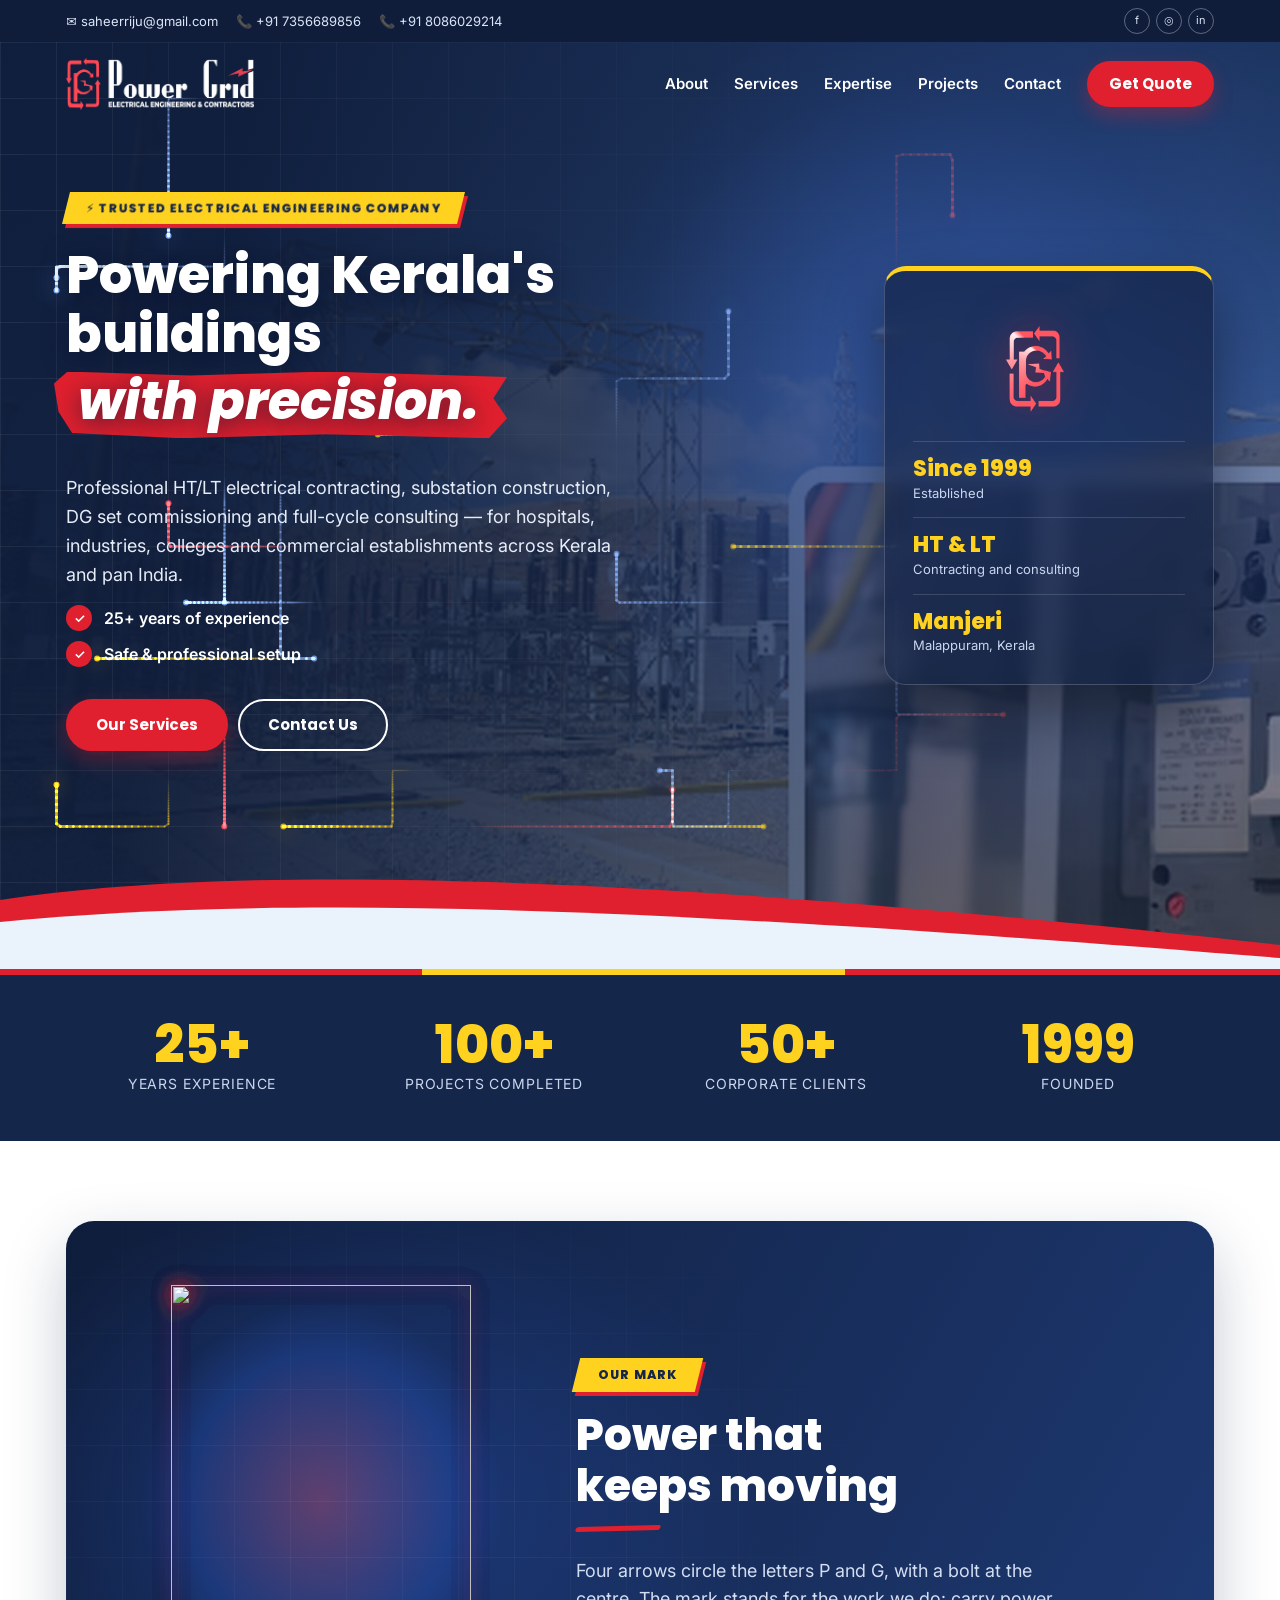
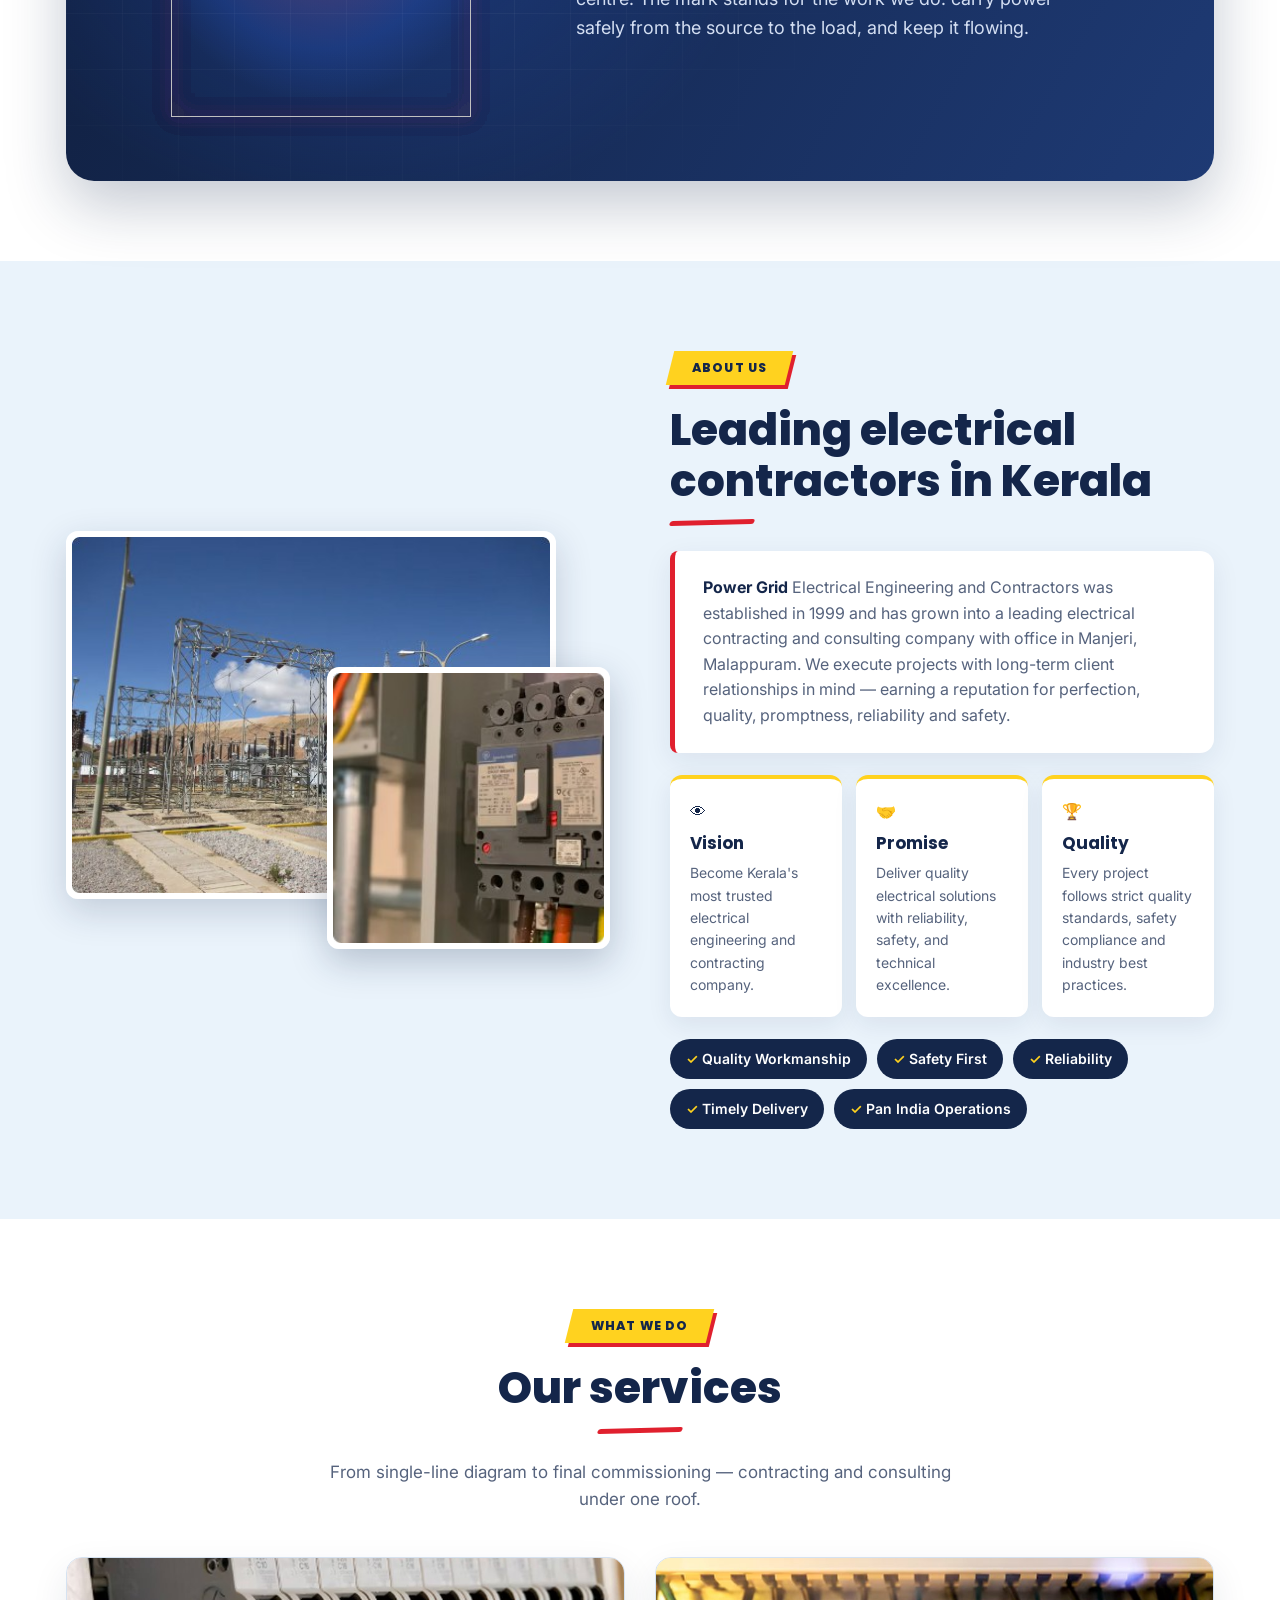
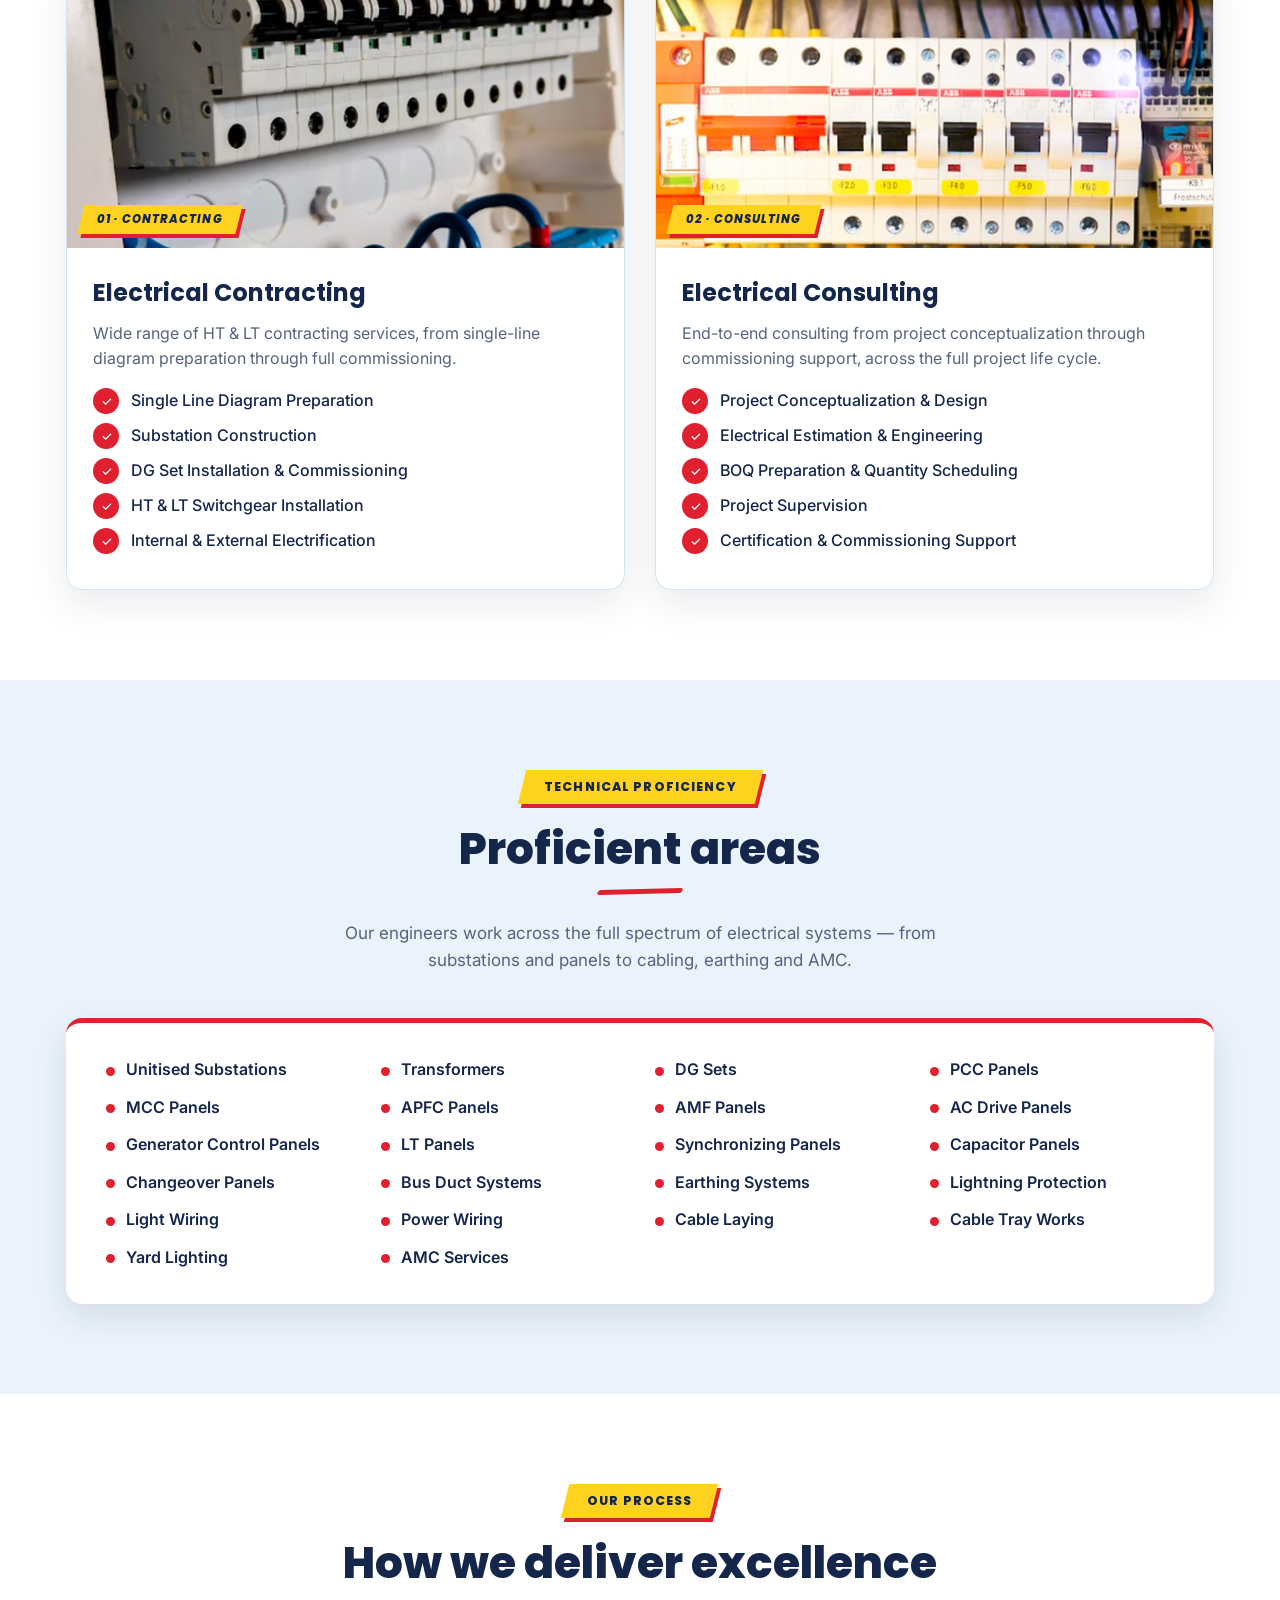
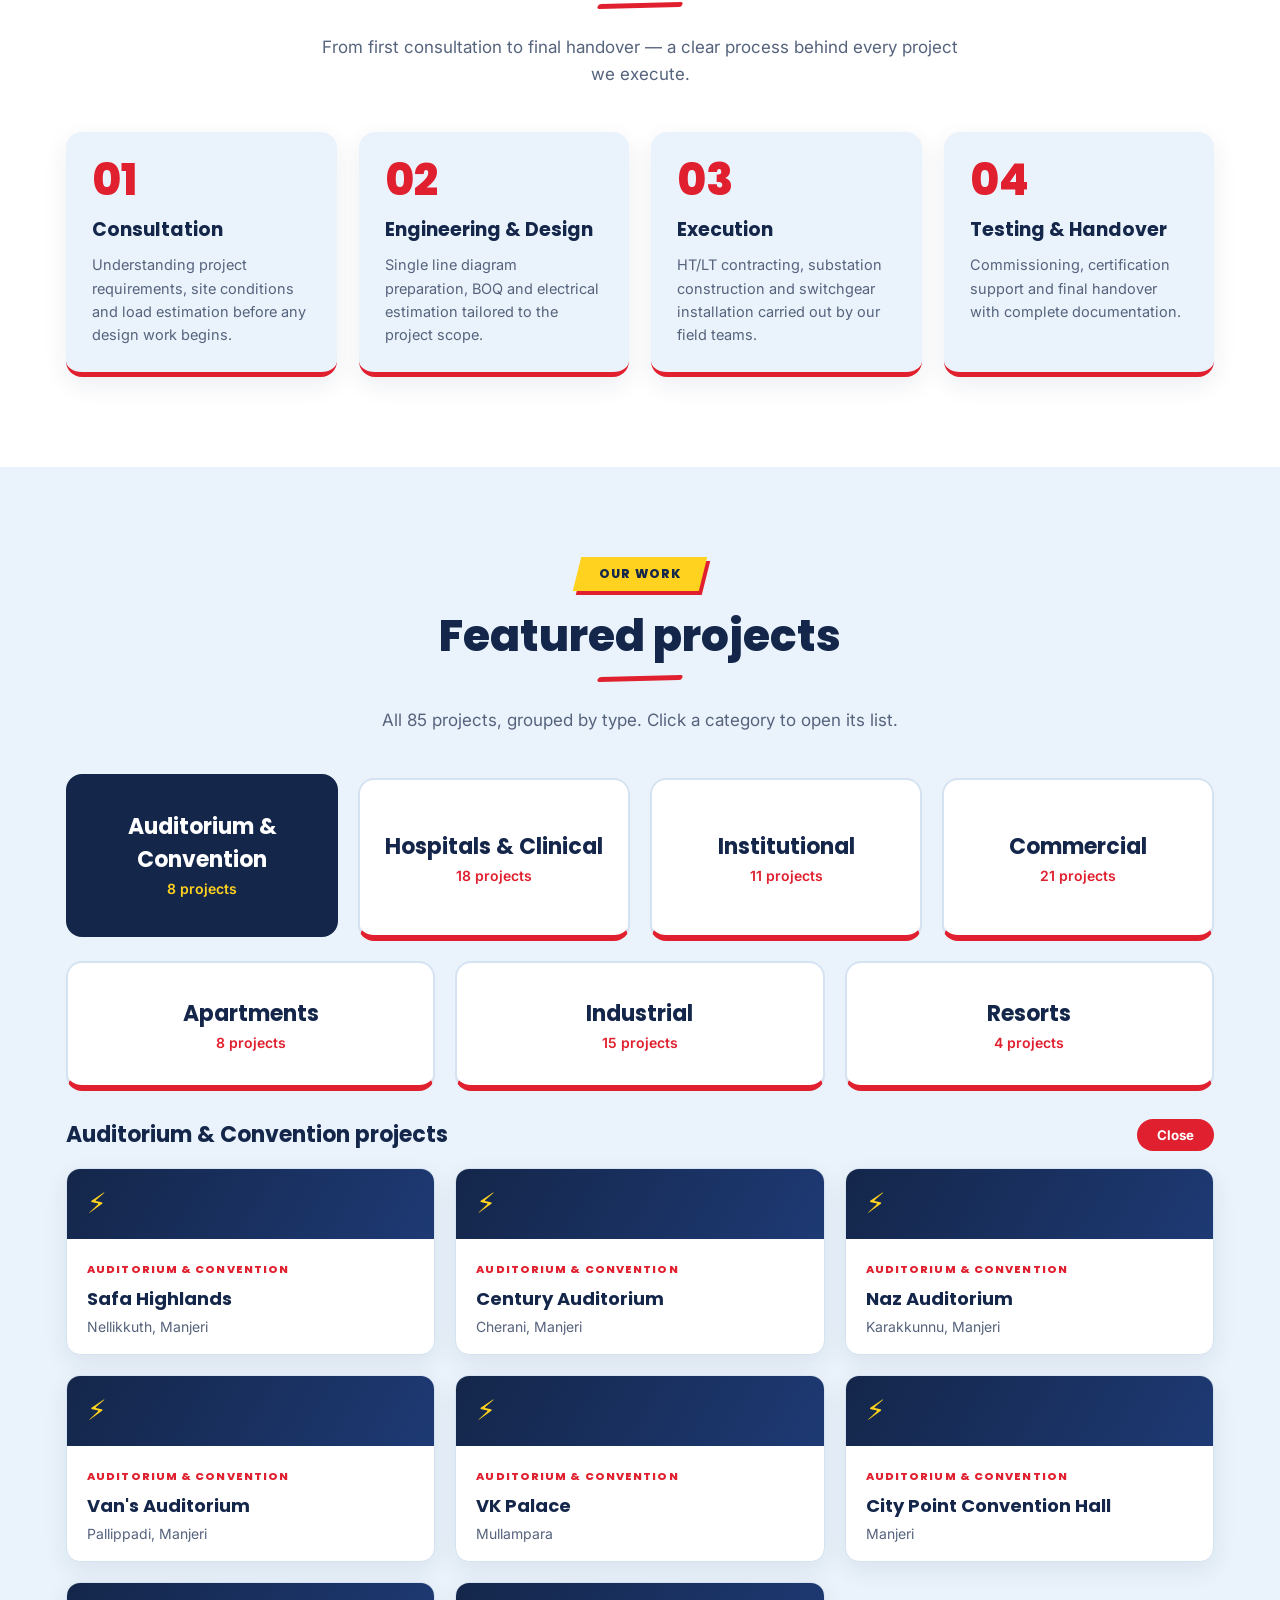
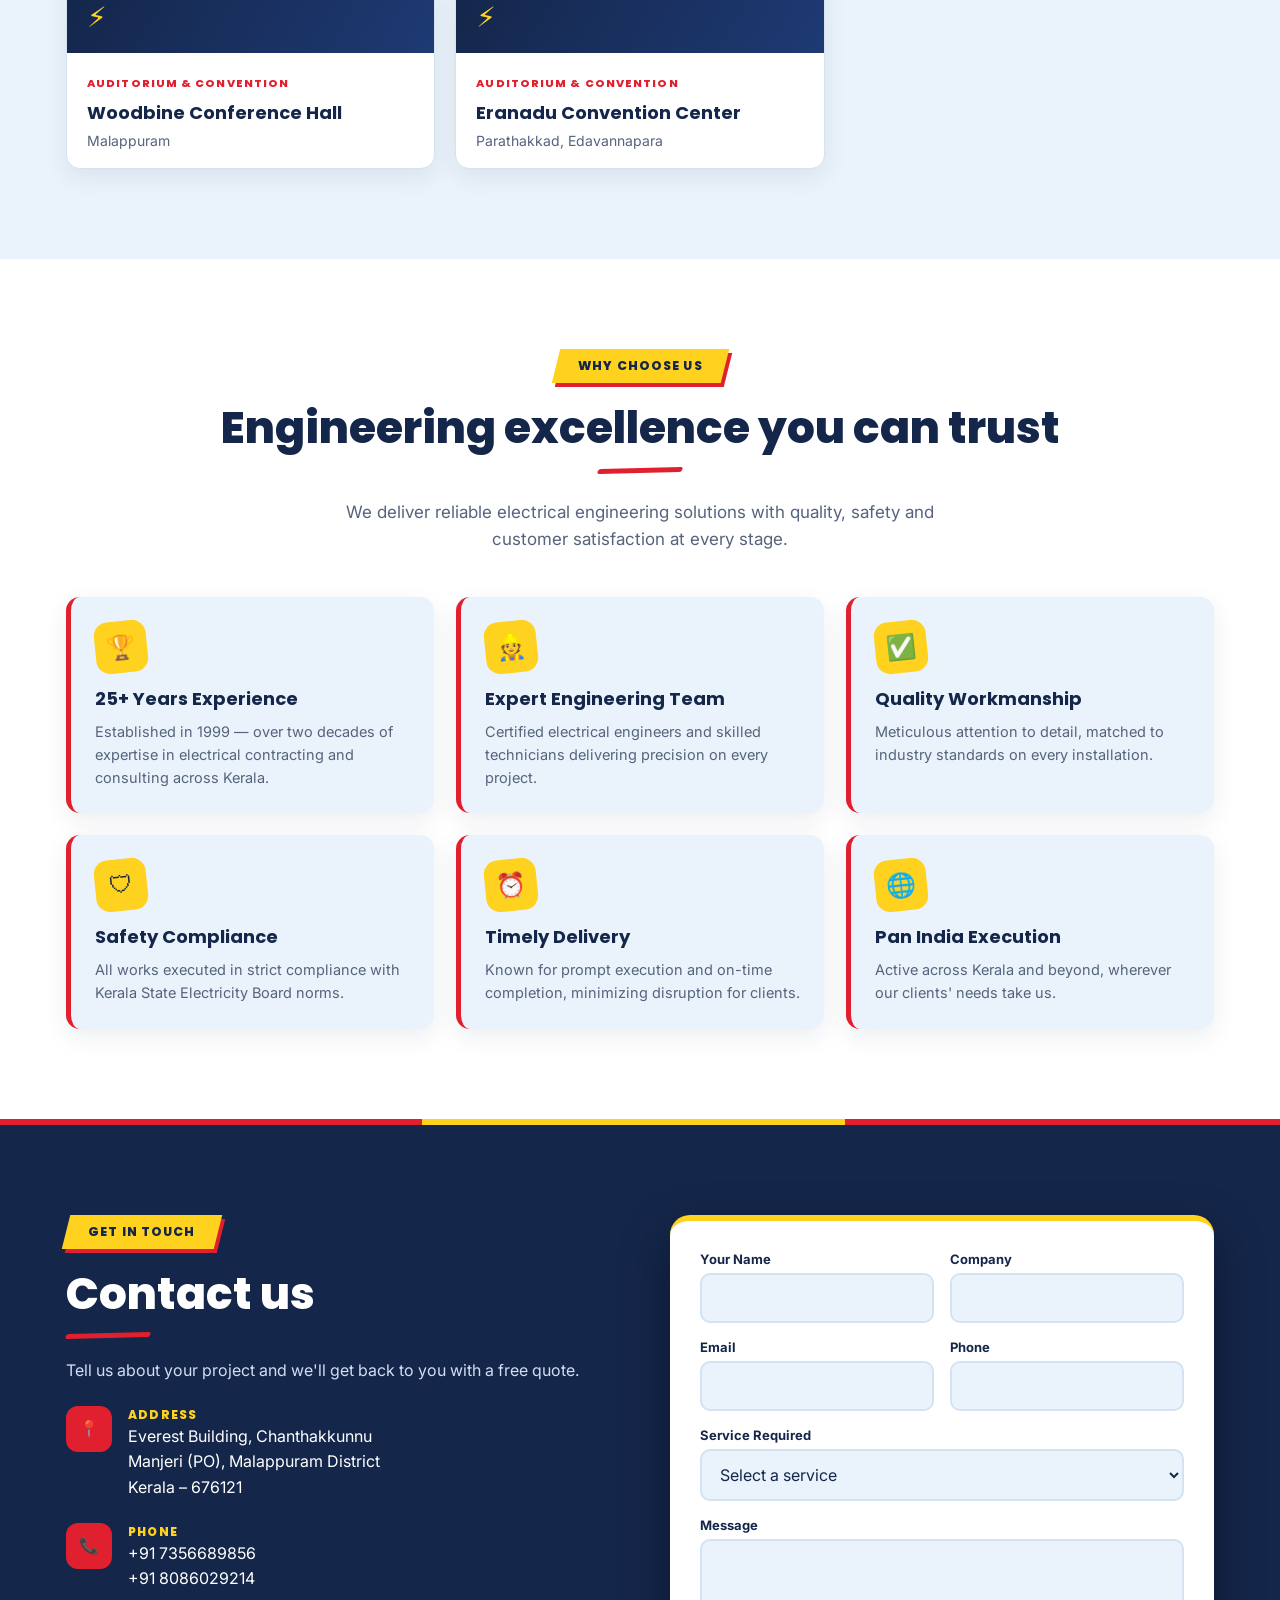
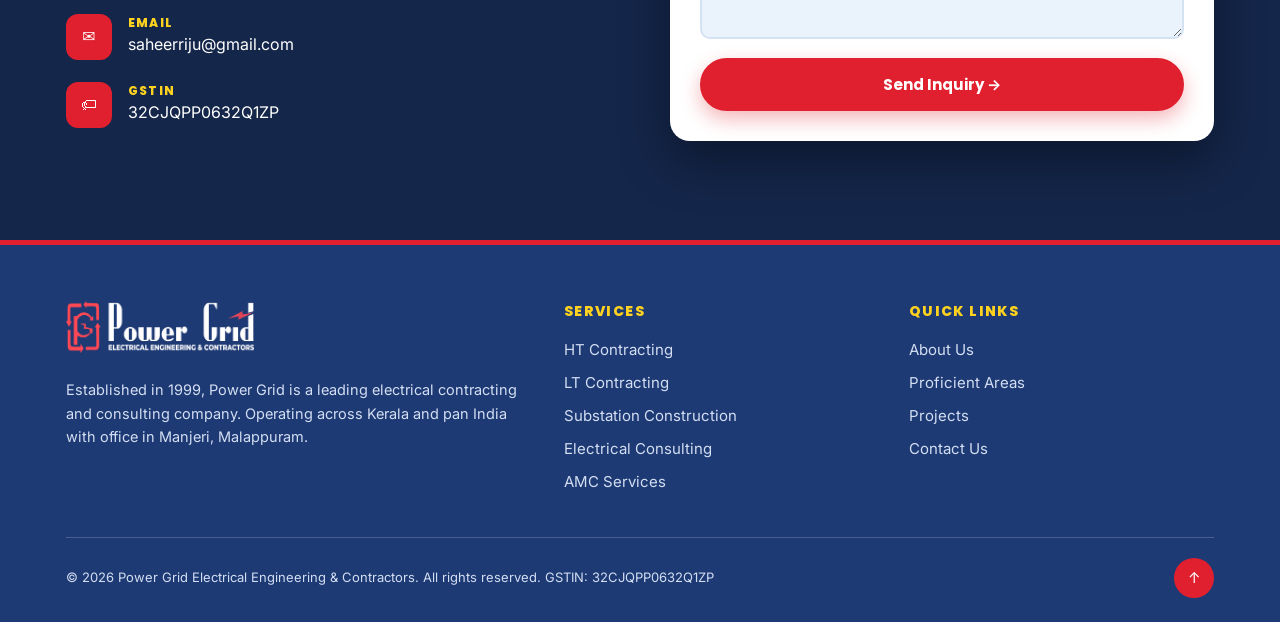
==== commit acbbd978: "Add files via upload" ====
--- a/index.html
+++ b/index.html
@@ -138,6 +138,28 @@
   .hero-card li { padding: 14px 0; border-top: 1px solid #ffffff24; display: flex; flex-direction: column; }
   .hero-card b { font: 800 22px/1.2 var(--f-display); color: var(--yel); }
   .hero-card span { font-size: 13px; color: #c9d6ee; }
+  /* Electrical motion: current pulses on the grid (canvas), flickering bolt, sheen on the brush text, ring and glow on the mark, faint lightning flash */
+  #spark { position: absolute; inset: 0; width: 100%; height: 100%; pointer-events: none; }
+  .zap { display: inline-block; animation: flicker 3.4s steps(1, end) infinite; }
+  @keyframes flicker { 0%, 100% { opacity: 1; } 8% { opacity: .3; } 10% { opacity: 1; } 12% { opacity: .5; } 14% { opacity: 1; } 62% { opacity: .35; } 64% { opacity: 1; } }
+  .brush { position: relative; overflow: hidden; }
+  .brush::after { content: ""; position: absolute; inset: 0; pointer-events: none; background: linear-gradient(100deg, transparent 35%, #ffffff5c 50%, transparent 65%); translate: -130% 0; animation: sweep 5.5s ease-in-out 1.4s infinite; }
+  @keyframes sweep { 0% { translate: -130% 0; } 30%, 100% { translate: 130% 0; } }
+  .hero::after { content: ""; position: absolute; inset: 0; pointer-events: none; background: radial-gradient(ellipse 45% 60% at 78% 30%, #bcd4ff, transparent 70%); opacity: 0; animation: flash 11s linear 3s infinite; }
+  @keyframes flash { 0%, 90%, 100% { opacity: 0; } 91% { opacity: .16; } 92% { opacity: .03; } 93% { opacity: .2; } 96% { opacity: 0; } }
+  .hero-card .mark { position: relative; }
+  /* The mark's one animation: a highlight circles it, lighting each arrow in turn. The mask is the logo itself, so the highlight only shows on the red shapes. */
+  .hero-card .mark .flow {
+    --logo-mask: url("[data-uri]");
+    position: absolute; left: 50%; top: 62px; width: 112px; height: 112px; margin: -56px 0 0 -56px; pointer-events: none; overflow: hidden;
+    -webkit-mask: var(--logo-mask) center / contain no-repeat; mask: var(--logo-mask) center / contain no-repeat;
+  }
+  .hero-card .mark .flow::before {
+    content: ""; position: absolute; inset: -60%;
+    background: conic-gradient(from 0deg, transparent 0 60%, #ffffff66 76%, #ffffffe6 86%, transparent 88%, transparent 100%);
+    animation: orbit 3.6s linear infinite;
+  }
+  @keyframes orbit { to { rotate: 360deg; } }
   .sw { position: absolute; left: 0; bottom: -1px; width: 100%; height: 110px; display: block; }
   .bar { height: 6px; background: linear-gradient(90deg, var(--red) 33%, var(--yel) 33% 66%, var(--red) 66%); }
 
@@ -266,12 +288,76 @@
   .cp { border-top: 1px solid #ffffff30; margin-top: 34px; padding-top: 20px; font-size: 13px; display: flex; justify-content: space-between; align-items: center; gap: 16px; }
   .up { width: 40px; height: 40px; border-radius: 50%; background: var(--red); color: #fff; display: grid; place-items: center; margin: 0 !important; flex: none; }
 
+  /* More motion: hero spotlight and tilt, scroll reveals, hover lifts, button sheen */
+  .spot { position: absolute; inset: 0; pointer-events: none; background: radial-gradient(420px circle at var(--mx, 72%) var(--my, 36%), #5d8dff38, transparent 70%); }
+  .hero-card { transition: transform .25s ease-out; }
+  .rv.rv { opacity: .25; translate: 0 34px; transition: opacity .9s ease, translate .9s cubic-bezier(.2, .7, .2, 1); }
+  .rv.rv.in { opacity: 1; translate: 0 0; }
+  h2.rv::after { scale: 0 1; transition: scale .8s cubic-bezier(.2, .7, .2, 1) .35s; }
+  h2.rv.in::after { scale: 1 1; }
+  .sv, .vc, .st, .wc, .pc { transition: transform .35s cubic-bezier(.2, .7, .2, 1), box-shadow .35s; }
+  .sv:hover, .vc:hover, .st:hover, .wc:hover, .pc:hover { transform: translateY(-6px); box-shadow: 0 20px 46px #14264a30; }
+  .sv .im { overflow: hidden; }
+  .sv .ph { position: absolute; inset: 0; background-size: cover; background-position: center; transition: transform .9s cubic-bezier(.2, .7, .2, 1); }
+  .sv:hover .ph { transform: scale(1.08); }
+  .btn { position: relative; overflow: hidden; transition: transform .25s, box-shadow .25s; }
+  .btn::after { content: ""; position: absolute; inset: 0; pointer-events: none; background: linear-gradient(105deg, transparent 35%, #ffffff59 50%, transparent 65%); translate: -120% 0; transition: translate .7s; }
+  .btn:hover { transform: translateY(-2px); }
+  .btn:hover::after { translate: 120% 0; }
+  .pics .b { animation: float 7s ease-in-out infinite; }
+
+  /* Projects: seven categories laid out four over three so every row is full */
+  .boxes { grid-template-columns: repeat(12, 1fr); }
+  .box { grid-column: span 3; display: flex; flex-direction: column; justify-content: center; align-items: center; }
+  .box:nth-child(n+5) { grid-column: span 4; }
+  .pc .og { margin-left: 8px; padding: 2px 9px; border-radius: 99px; background: var(--yel); color: var(--navy); letter-spacing: .04em; font-size: 10.5px; }
+  .pc p.dt { margin-top: 10px; padding-top: 10px; border-top: 1px dashed var(--line); font-size: 13.5px; line-height: 1.5; }
+
+  /* The mark's own space. The five layers are the four arrow brackets and the P/G with its bolt. The arrows push in turn
+     (left down, bottom right, right up, top left), then the centre flashes. Ripples and a glow sit behind. */
+  .mk { padding: 80px 0; }
+  .stage {
+    position: relative; overflow: hidden; border-radius: 28px; color: #fff; box-shadow: 0 24px 60px #14264a40;
+    display: grid; grid-template-columns: minmax(0, .8fr) minmax(0, 1.2fr); gap: clamp(24px, 5vw, 64px); align-items: center; padding: clamp(32px, 5vw, 64px) clamp(20px, 5vw, 72px);
+    background: radial-gradient(ellipse 50% 80% at 26% 50%, #2d62e04d, transparent 70%), linear-gradient(120deg, var(--navy3), var(--navy2));
+  }
+  .stage::before {
+    content: ""; position: absolute; inset: 0; pointer-events: none;
+    background-image: linear-gradient(#ffffff10 1px, transparent 1px), linear-gradient(90deg, #ffffff10 1px, transparent 1px); background-size: 56px 56px;
+    -webkit-mask-image: radial-gradient(ellipse 60% 90% at 26% 50%, #000, transparent 78%); mask-image: radial-gradient(ellipse 60% 90% at 26% 50%, #000, transparent 78%);
+  }
+  .stage > * { position: relative; }
+  .mk-copy { min-width: 0; }
+  .mk-copy h2 { color: #fff; margin-top: 18px; }
+  .mk-copy p { color: var(--on-navy); font-size: 18px; max-width: 46ch; margin: 0; }
+  .sym { width: min(100%, 300px); aspect-ratio: 444 / 640; margin: 0 auto; }
+  .sym > * { position: absolute; }
+  .sym img { inset: 0; width: 100%; height: 100%; filter: brightness(1) drop-shadow(0 0 10px #e0202e55); }
+  .sym .glow { inset: -12% -30%; background: radial-gradient(closest-side, #ff56624d, #2d62e033 55%, transparent 75%); animation: breathe 4s ease-in-out infinite; }
+  @keyframes breathe { 0%, 100% { opacity: .55; scale: .94; } 50% { opacity: 1; scale: 1.06; } }
+  .sym .ring { left: 50%; top: 50%; width: 150%; aspect-ratio: 1; border-radius: 50%; border: 2px solid #8fb4ff; translate: -50% -50%; opacity: 0; scale: .45; animation: ripple 4s ease-out infinite; }
+  .sym .ring.r2 { animation-delay: 2s; }
+  @keyframes ripple { 0% { opacity: .5; scale: .45; } 100% { opacity: 0; scale: 1.25; } }
+  .sym .p { animation: chase 4s ease-in-out infinite; animation-delay: calc(var(--i) * .9s); }
+  @keyframes chase {
+    0%, 30%, 100% { translate: 0 0; filter: brightness(1) drop-shadow(0 0 10px #e0202e55); }
+    12% { translate: calc(var(--dx) * 1px) calc(var(--dy) * 1px); filter: brightness(1.45) drop-shadow(0 0 16px #ffd21f); }
+  }
+  .sym .core { animation: core 4s ease-in-out infinite; }
+  @keyframes core {
+    0%, 78%, 100% { scale: 1; filter: brightness(1) drop-shadow(0 0 10px #e0202e55); }
+    90% { scale: 1.035; filter: brightness(1.4) drop-shadow(0 0 18px #8fb4ff); }
+  }
+
   @media (max-width: 900px) {
     nav a:not(.btn) { display: none; }
     .about, .g2, .ct .gx, .fg { grid-template-columns: 1fr; }
     .g4, .stats .w { grid-template-columns: 1fr 1fr; }
     .boxes, .pg, .wy, .g3 { grid-template-columns: 1fr; }
+    .box, .box:nth-child(n+5) { grid-column: auto; }
         .hero { padding: 130px 0 130px; }
+    .stage { grid-template-columns: 1fr; gap: 28px; }
+    .sym { width: min(100%, 230px); }
     .hg { grid-template-columns: 1fr; gap: 34px; }
     .hero-card { justify-self: stretch; max-width: none; padding: 16px 18px 6px; animation: none; }
     .hero-card .mark { display: none; }
@@ -295,7 +381,8 @@
   }
   @media (prefers-reduced-motion: reduce) {
     html { scroll-behavior: auto; }
-    * { transition: none !important; animation: none !important; }
+    *, *::before, *::after { transition: none !important; animation: none !important; }
+    .flow { display: none; }
   }
 </style>
 
@@ -318,9 +405,9 @@
   </nav>
 </div></header>
 
-<div class="hero" id="home"><div class="w hg">
+<div class="hero" id="home"><canvas id="spark" aria-hidden="true"></canvas><div class="spot" aria-hidden="true"></div><div class="w hg">
   <div class="hero-copy">
-    <span class="tag"><b>&#9889; Trusted Electrical Engineering Company</b></span>
+    <span class="tag"><b><span class="zap">&#9889;</span> Trusted Electrical Engineering Company</b></span>
     <h1>Powering Kerala's buildings <span class="brush">with precision.</span></h1>
     <p>Professional HT/LT electrical contracting, substation construction, DG set commissioning and full-cycle consulting &mdash; for hospitals, industries, colleges and commercial establishments across Kerala and pan India.</p>
     <div class="chk">25+ years of experience</div>
@@ -328,7 +415,7 @@
     <div><a class="btn" href="#services">Our Services</a><a class="btn o" href="#contact">Contact Us</a></div>
   </div>
   <aside class="hero-card" aria-label="Power Grid at a glance">
-    <div class="mark"><img src="images/icon.png" width="112" height="112" alt=""></div>
+    <div class="mark"><img src="images/icon.png" width="112" height="112" alt=""><span class="flow" aria-hidden="true"></span></div>
     <ul>
       <li><b>Since 1999</b><span>Established</span></li>
       <li><b>HT &amp; LT</b><span>Contracting and consulting</span></li>
@@ -339,6 +426,24 @@
 <svg class="sw" viewBox="0 0 1200 110" preserveAspectRatio="none" aria-hidden="true"><path d="M0 40C250 0 650 20 1200 85V110H0Z" fill="#e0202e"/><path d="M0 62C300 30 700 55 1200 98V110H0Z" fill="#eaf3fb"/></svg></div>
 <div class="bar"></div>
 <div class="stats"><div class="w" id="stats"></div></div>
+
+<section class="mk" id="mark" aria-label="The Power Grid mark"><div class="w">
+  <div class="stage">
+    <div class="sym" role="img" aria-label="The Power Grid mark: four arrows circling the letters P and G with a lightning bolt at the centre">
+      <span class="glow"></span><span class="ring"></span><span class="ring r2"></span>
+      <img class="p" style="--dx:0;--dy:7;--i:0" src="images/sym-a.png" width="444" height="640" alt="">
+      <img class="p" style="--dx:7;--dy:0;--i:1" src="images/sym-c.png" width="444" height="640" alt="">
+      <img class="p" style="--dx:0;--dy:-7;--i:2" src="images/sym-d.png" width="444" height="640" alt="">
+      <img class="p" style="--dx:-7;--dy:0;--i:3" src="images/sym-b.png" width="444" height="640" alt="">
+      <img class="core" src="images/sym-core.png" width="444" height="640" alt="">
+    </div>
+    <div class="mk-copy">
+      <span class="tag"><b>Our Mark</b></span>
+      <h2>Power that keeps moving</h2>
+      <p>Four arrows circle the letters P and G, with a bolt at the centre. The mark stands for the work we do: carry power safely from the source to the load, and keep it flowing.</p>
+    </div>
+  </div>
+</div></section>
 
 <section class="sk" id="about"><div class="w about">
   <div class="pics"><img class="a" src="images/about-1.jpg" width="482" height="359" alt="Electrical substation with transmission structures"><img class="b" src="images/about-2.jpg" width="247" height="246" alt="Switchgear breakers inside a panel"></div>
@@ -360,10 +465,10 @@
   <h2>Our services</h2>
   <p class="sub">From single-line diagram to final commissioning &mdash; contracting and consulting under one roof.</p>
   <div class="g2">
-    <div class="sv"><div class="im" style="background-image:url(images/service-1.jpg)"><span class="tag"><b>01 &middot; Contracting</b></span></div>
+    <div class="sv"><div class="im"><div class="ph" style="background-image:url(images/service-1.jpg)"></div><span class="tag"><b>01 &middot; Contracting</b></span></div>
       <div class="bd"><h3>Electrical Contracting</h3><p>Wide range of HT &amp; LT contracting services, from single-line diagram preparation through full commissioning.</p>
         <ul><li class="c">Single Line Diagram Preparation</li><li class="c">Substation Construction</li><li class="c">DG Set Installation &amp; Commissioning</li><li class="c">HT &amp; LT Switchgear Installation</li><li class="c">Internal &amp; External Electrification</li></ul></div></div>
-    <div class="sv"><div class="im" style="background-image:url(images/service-2.jpg)"><span class="tag"><b>02 &middot; Consulting</b></span></div>
+    <div class="sv"><div class="im"><div class="ph" style="background-image:url(images/service-2.jpg)"></div><span class="tag"><b>02 &middot; Consulting</b></span></div>
       <div class="bd"><h3>Electrical Consulting</h3><p>End-to-end consulting from project conceptualization through commissioning support, across the full project life cycle.</p>
         <ul><li class="c">Project Conceptualization &amp; Design</li><li class="c">Electrical Estimation &amp; Engineering</li><li class="c">BOQ Preparation &amp; Quantity Scheduling</li><li class="c">Project Supervision</li><li class="c">Certification &amp; Commissioning Support</li></ul></div></div>
   </div>
@@ -391,7 +496,7 @@
 <section class="sk" id="projects"><div class="w cn">
   <span class="tag"><b>Our Work</b></span>
   <h2>Featured projects</h2>
-  <p class="sub">Click a category to open its projects &mdash; electrification works executed across Kerala and beyond.</p>
+  <p class="sub">All <span id="ptotal">85</span> projects, grouped by type. Click a category to open its list.</p>
   <div class="boxes" id="boxes"></div>
   <div id="pn" aria-live="polite"></div>
 </div></section>
@@ -453,46 +558,220 @@
   var $ = function (i) { return document.getElementById(i); };
   var EMAIL = "saheerriju@gmail.com";
 
-  $("stats").innerHTML = [["25+", "Years experience"], ["100+", "Projects completed"], ["50+", "Corporate clients"], ["1999", "Founded"]]
-    .map(function (x) { return "<div><big>" + x[0] + "</big><span>" + x[1] + "</span></div>"; }).join("");
+  $("stats").innerHTML = [["25", "+", "Years experience"], ["100", "+", "Projects completed"], ["50", "+", "Corporate clients"], ["1999", "", "Founded"]]
+    .map(function (x) { return "<div><big data-n=\"" + x[0] + "\" data-s=\"" + x[1] + "\">" + x[0] + x[1] + "</big><span>" + x[2] + "</span></div>"; }).join("");
 
   $("prof").innerHTML = ["Unitised Substations", "Transformers", "DG Sets", "PCC Panels", "MCC Panels", "APFC Panels", "AMF Panels", "AC Drive Panels", "Generator Control Panels", "LT Panels", "Synchronizing Panels", "Capacitor Panels", "Changeover Panels", "Bus Duct Systems", "Earthing Systems", "Lightning Protection", "Light Wiring", "Power Wiring", "Cable Laying", "Cable Tray Works", "Yard Lighting", "AMC Services"]
     .map(function (x) { return "<li>" + x + "</li>"; }).join("");
 
-  /* name | place as listed in the brochure (blank when none is given) */
-  var D = {
-    "Commercial": ["Kerala State Hajj House|Calicut Airport", "TBG Tharayil Centre (Nesto Hypermarket)|Perinthalmanna", "Kasavu Kendra Wedding Centre Calicut|Manjeri", "Classic Hyundai|", "CP Suzuki|", "Woodbine Restaurant|Kavungal, Malappuram", "Diamond Tower|Palakkad"],
-    "Industrial": ["Impex (KCM Appliances Pvt Ltd.)|Chamarajnagar", "Supernova|", "Chola Pickles|", "Eurotech Polymers|", "Green Worms Eco Solutions|", "Formen Health Care LLP (FHC)|", "Manjeri City Infra Structures Developers LLP|", "Kurikkal Granite|Manjeri", "Mubarak Granite|Edavanna"],
-    "Educational": ["Duxford Edupark|Kalikavu", "Eranad Knowledge City (EKC)|Cherukulam", "MEA Engineering College|Pattikkad"],
-    "Healthcare": ["Malabar Hospital|Manjeri", "Relief Hospital|Kondotty", "Ascent ENT Hospital|Perinthalmanna", "Sevana Hospital|Pattambi", "Manu Memorial Hospital|Manjeri"],
-    "Hospitality": ["Mount Xanadu Resorts|Ambalawayal", "Aven Villa|Kakkadampoyil"],
-    "Auditorium": ["Moyeen Kutty Vaidyar Smarakam|Kondotty", "Safa Highlands|Nellikkuthu", "Century Auditorium|Cherani", "V.K Palace|Mullampara", "Naz Auditorium|Karakkunnu", "Royal Auditorium|Pallipadi"]
-  };
-
-  var B = $("boxes"), P = $("pn"), cur = null, ks = Object.keys(D);
-  ks.forEach(function (k) {
+  /* name | place | details | ongoing flag. Taken from the "Projects at a glance" PDF. */
+  var D = [
+    ["Auditorium & Convention", [
+      "Safa Highlands|Nellikkuth, Manjeri", "Century Auditorium|Cherani, Manjeri", "Naz Auditorium|Karakkunnu, Manjeri", "Van's Auditorium|Pallippadi, Manjeri",
+      "VK Palace|Mullampara", "City Point Convention Hall|Manjeri", "Woodbine Conference Hall|Malappuram", "Eranadu Convention Center|Parathakkad, Edavannapara"]],
+    ["Hospitals & Clinical", [
+      "Malabar Hospital Pvt. Ltd|Manjeri|Installation of 630KVA indoor substation, 250KVA DG set, 125KVA DG set, 70KVA DG set, 40KVA CT scan, 70KVA Cath Lab and 300mA X-ray unit with complete internal and external electrification.",
+      "Relief Hospital Pvt. Ltd|Kondotty|Installation of 500KVA indoor substation, 125KVA DG set, 40KVA CT scan and 300mA X-ray unit with complete internal and external electrification.",
+      "Kerala Medical College|Cherpullassery (Nursing School)",
+      "Green Scan|Manjeri|Design and installation of 160KVA DG set, 80KVA MRI unit, 60KVA CT scan, 300mA X-ray unit and connected electrics.",
+      "Manu Memorial Hospital|Manjeri|Installation of 160KVA outdoor substation, 125KVA DG set, 300mA X-ray unit and connected electrics.",
+      "Sevana Hospital & Research Centre Pvt. Ltd|Pattambi|Installation of 400KVA DG set, 200KVA DG set and connected electrics.",
+      "ASCENT ENT Hospital|Perinthalmanna, opp. Manayil bus stand||1",
+      "Hima Care Home (Dialysis Centre)|Adakkakundu, Kalikavu", "Medicina Unani Hospital|Pattambi, Palakkad",
+      "Fathima Drug House (Kuruvila Son's Centre Point)||Installation of 160KVA indoor resin cast dry type transformer and 63KVA DG set.",
+      "Doctor's MRI Scan Centre|Manjeri", "Manu Scan Centre|Manjeri", "Open Scan Centre|Manjeri", "Ibnu Seena Medical Centre|Manjeri",
+      "Sevana Diagnostics|Kondotty", "Focuz Dental Care|Manjeri", "Manasneha Hospital|Manjeri", "Shihab Thangal Charitable Dialysis Centre|Kondotty"]],
+    ["Institutional", [
+      "AIMER Business School|Markaz Knowledge City, Kaithapoyil, Kozhikode|Design, installation and commissioning of 400KVA indoor substation, 250KVA DG set and connected electrics.",
+      "DUXFORD Edu Park|Karutheni, Kalikavu|Design, installation and commissioning of 400KVA indoor substation, 125KVA DG set and connected electrics.|1",
+      "MEA Engineering College|Vengoor, Perinthalmanna|Design, installation and commissioning of 250KVA indoor substation, 125KVA DG set and connected electrics.",
+      "EKC (Eranad Knowledge City)|Technical Campus, Manjeri|Design, installation and commissioning of 400KVA indoor substation, 125KVA DG set and connected electrics.",
+      "PEACE School|Cherukukulam, Manjeri|Electrification and commissioning.",
+      "Exter College|Cherukukulam, Manjeri", "Jamia Hikamiyya Arabic College|Vengara",
+      "AMMHS (Higher Secondary Block)|Pulikkal", "Skill Development Center, AMAL College", "Jamia Islamia Academic Block|Panakkandu", "Qaaf Islamic School|Poly"]],
+    ["Commercial", [
+      "Hajj House|Calicut Airport Road, Karippur|Design, installation and commissioning of 125KVA DG set and connected electrics.",
+      "Moyeen Kutty Vaidyar Smarakam|Kondotty",
+      "Co-operative Urban Bank|Nilambur|Design, installation and commissioning of 200KVA USS, 125KVA DG set and connected electrics.",
+      "Kasavukendra Wedding Centre|Manjeri, Calicut|Design, installation and commissioning of 630KVA USS, 380KVA DG set, 200KVA DG set and connected electrics.",
+      "Kasavukendra Wedding Centre|Calicut|Installation and connected electrics.",
+      "M Lounge ML Fashion|Kannur, Calicut, Kottakkal|Design, installation and commissioning of 250KVA USS, 200KVA DG set and connected electrics.",
+      "Sha Mall (Veemart Supermarket)|Pandikkad Road, Manjeri|Design, installation and commissioning of 400KVA USS, 250KVA DG set and connected electrics.",
+      "Classic Hyundai|Malappuram|Design, installation and commissioning of 200KVA USS, 125KVA DG set and connected electrics.",
+      "Grand Hyundai|Palakkad|Design, installation and commissioning of 200KVA USS, 125KVA DG set and connected electrics.",
+      "CP Suzuki|Calicut|Design, installation and commissioning of 63KVA DG set and connected electrics.",
+      "Classic Hyundai|Kottakkal|Design, installation and commissioning of 63KVA DG set and connected electrics.",
+      "Kollar Mill Store|Malappuram|Internal electrification of show room.",
+      "Family Wedding Centre|Manjeri|Design, installation and commissioning of 315KVA USS, 250KVA DG set and connected electrics.",
+      "Woodbine Restaurant|Nilambur, Malappuram, Manjeri", "Amana Tower|Kondotty", "Vellarayil Complex|Calicut", "Kurikkal Tiles|Calicut", "MEND|Tirur",
+      "KNM Building, Medical College|Calicut", "Aroosa Jewellery|Pottammal, Calicut", "Nizra Gold|Kondotty"]],
+    ["Apartments", [
+      "Sevana Projects & Properties|Pattambi|Installation of 200KVA indoor substation, 62.5KVA DG set and connected electrics at a G+8 apartment building.",
+      "Greens Residency|Manjeri", "DRH Properties|Manjeri|Installation of 100KVA transformer, 25KVA DG set and connected electrics.",
+      "Mobi Care, Ayisha Flat|Pullancheri, Manjeri", "Moulavi Apartment|Athikkulam, Manjeri", "Zubair Apartment|Manjeri", "Care Home Night Shelter|Kallayi, Calicut", "Jamia Apartment|Manjeri"]],
+    ["Industrial", [
+      "Impex Factory|Chamaraj Nagar, Karnataka",
+      "AMS Spices & Food Products|Manjeri|Design, installation and commissioning of 500KVA indoor substation, 380KVA DG set, 125KVA DG set and connected electrics.",
+      "Chola Pickles|Payyanad",
+      "Mubarak Granites|Edavanna|Design, installation and commissioning of 500KVA indoor OLTC substation, 250KVA DG set and connected electrics.",
+      "Krishnagiri Sands|Meenagadi, Wayanad|Design, installation and commissioning of 630KVA outdoor substation, 400KVA DG set and connected electrics.",
+      "Kanneth Industries|Vengara|Design, installation and commissioning of 400KVA outdoor substation, 320KVA DG set and connected electrics.",
+      "Euro Tech Polymers|Elankur, Manjeri|Design, installation and commissioning of 250KVA outdoor substation, 125KVA DG set and connected electrics.",
+      "Portland Granites|Pulikkal|Design, installation and commissioning of 700KVA indoor substation, 500KVA DG set and connected electrics.",
+      "Zainaba Granites|Nadapuram|Design, installation and commissioning of 380KVA DG set and connected electrics.",
+      "Rahmath Granites|Kavanoor|Design, installation and commissioning of 400KVA outdoor substation, 250KVA DG set and connected electrics.",
+      "Shamil Crusher|Iruvetty|Design, installation and commissioning of 160KVA DG set and connected electrics.",
+      "Alif Granites|Shapinkunhu, Manjeri|Design, installation and commissioning of 125KVA DG set and connected electrics.",
+      "Manjeri Blue Metals|Amayur",
+      "Manjeri City Infra Structure Crusher|Koyilandippadi|Design, installation and commissioning of 1250KVA transformer, 2 Nos 650KVA DG set and connected electrics.",
+      "Green Worms Eco Solutions|Calicut, Malappuram, Alappuzha, Kasaragod & Kannur"]],
+    ["Resorts", ["Mount Xanadu Resorts|Ambalavayal", "Rewabi Resort|Kalpatta", "Aven Villa|Kakkadampoyil", "Subhavan Resort|Korome, Wayanad"]]
+  ];
+
+  function esc(t) { return String(t).replace(/&/g, "&amp;").replace(/</g, "&lt;").replace(/>/g, "&gt;"); }
+  var B = $("boxes"), P = $("pn"), cur = -1, total = 0;
+  D.forEach(function (c, i) {
+    total += c[1].length;
     var b = document.createElement("button");
     b.type = "button"; b.className = "box"; b.setAttribute("aria-expanded", "false");
-    b.innerHTML = k + "<small>" + D[k].length + " projects</small>";
-    b.onclick = function () { tog(k, b, true); };
+    b.innerHTML = esc(c[0]) + "<small>" + c[1].length + " projects</small>";
+    b.onclick = function () { tog(i, b, true); };
     B.appendChild(b);
   });
+  $("ptotal").textContent = total;
   function shut() {
-    P.className = ""; cur = null;
+    P.className = ""; cur = -1;
     [].forEach.call(B.children, function (x) { x.setAttribute("aria-expanded", "false"); });
   }
-  function tog(k, b, scroll) {
-    if (cur === k) { shut(); return; }
-    shut(); cur = k; b.setAttribute("aria-expanded", "true"); P.className = "on";
-    P.innerHTML = "<h3>" + k + " projects <button type=\"button\" id=\"cl\">Close</button></h3><div class=\"pg\">" +
-      D[k].map(function (x) {
+  function tog(i, b, scroll) {
+    if (cur === i) { shut(); return; }
+    shut(); cur = i; b.setAttribute("aria-expanded", "true"); P.className = "on";
+    var k = D[i][0];
+    P.innerHTML = "<h3>" + esc(k) + " projects <button type=\"button\" id=\"cl\">Close</button></h3><div class=\"pg\">" +
+      D[i][1].map(function (x) {
         var a = x.split("|");
-        return "<div class=\"pc\"><i aria-hidden=\"true\">&#9889;</i><div><small>" + k.toUpperCase() + "</small><h4>" + a[0] + "</h4>" + (a[1] ? "<p>" + a[1] + "</p>" : "") + "</div></div>";
+        return "<div class=\"pc\"><i aria-hidden=\"true\">&#9889;</i><div><small>" + esc(k.toUpperCase()) + (a[3] ? "<span class=\"og\">Ongoing</span>" : "") + "</small><h4>" + esc(a[0]) + "</h4>" +
+          (a[1] ? "<p>" + esc(a[1]) + "</p>" : "") + (a[2] ? "<p class=\"dt\">" + esc(a[2]) + "</p>" : "") + "</div></div>";
       }).join("") + "</div>";
     $("cl").onclick = shut;
     if (scroll) P.scrollIntoView({ behavior: "smooth", block: "nearest" });
   }
-  tog(ks[0], B.children[0], false);
+  tog(0, B.children[0], false);
+
+  var reduce = !!(window.matchMedia && matchMedia("(prefers-reduced-motion: reduce)").matches);
+
+  /* Count the stats up the first time they scroll into view. The final numbers are already in the markup. */
+  if (!reduce && "IntersectionObserver" in window) {
+    var so = new IntersectionObserver(function (es) {
+      if (!es.some(function (e) { return e.isIntersecting; })) return;
+      so.disconnect();
+      [].forEach.call($("stats").querySelectorAll("big"), function (el) {
+        var n = +el.getAttribute("data-n"), sfx = el.getAttribute("data-s") || "", from = n >= 1000 ? n - 80 : 0, t0 = performance.now();
+        (function tick(t) {
+          var k = Math.min(1, (t - t0) / 1400);
+          el.textContent = Math.round(from + (n - from) * (1 - Math.pow(1 - k, 3))) + sfx;
+          if (k < 1) requestAnimationFrame(tick);
+        })(t0);
+      });
+    }, { threshold: 0.6 });
+    so.observe($("stats"));
+  }
+
+  /* Current pulses travelling along the hero's circuit grid (grid lines are drawn by CSS every 56px) */
+  (function () {
+    var cv = $("spark"), hero = $("home");
+    if (!cv) return;
+    if (reduce || !cv.getContext) { cv.style.display = "none"; return; }
+    var ctx = cv.getContext("2d"), G = 56, W = 0, H = 0, run = false, last = 0, ps = [];
+    var COLS = ["255,210,31", "255,86,98", "140,180,255"], DIRS = [[1, 0], [0, 1], [-1, 0], [0, -1]];
+    function area() { return { x1: Math.floor(W * 0.8 / G), y1: Math.max(2, Math.floor((H - 130) / G)) }; }
+    function spawn() {
+      var a = area();
+      return { gx: Math.floor(Math.random() * a.x1), gy: 1 + Math.floor(Math.random() * (a.y1 - 1)), d: Math.floor(Math.random() * 4), t: Math.random() * G, sp: 70 + Math.random() * 90, c: COLS[Math.floor(Math.random() * 3)], tr: [], x: 0, y: 0 };
+    }
+    function inside(a, x, y) { return x >= 0 && x <= a.x1 && y >= 0 && y <= a.y1; }
+    function step(p, dt) {
+      p.t += p.sp * dt;
+      while (p.t >= G) {
+        p.t -= G; p.gx += DIRS[p.d][0]; p.gy += DIRS[p.d][1];
+        var a = area(), r = Math.random(), nd = p.d;
+        if (r > 0.55) nd = (p.d + (r > 0.78 ? 1 : 3)) % 4;
+        if (!inside(a, p.gx + DIRS[nd][0], p.gy + DIRS[nd][1])) {
+          var alt = [(p.d + 1) % 4, (p.d + 3) % 4, p.d], ok = false;
+          for (var k = 0; k < 3; k++) { if (inside(a, p.gx + DIRS[alt[k]][0], p.gy + DIRS[alt[k]][1])) { nd = alt[k]; ok = true; break; } }
+          if (!ok) { var s2 = spawn(); p.gx = s2.gx; p.gy = s2.gy; p.d = s2.d; p.t = 0; p.tr = []; break; }
+        }
+        p.d = nd;
+      }
+      p.x = p.gx * G + DIRS[p.d][0] * p.t; p.y = p.gy * G + DIRS[p.d][1] * p.t;
+      p.tr.push(p.x, p.y); if (p.tr.length > 84) p.tr.splice(0, 2);
+    }
+    function draw(ts) {
+      ctx.clearRect(0, 0, W, H); ctx.globalCompositeOperation = "lighter"; ctx.lineCap = "round"; ctx.lineJoin = "round";
+      ps.forEach(function (p) {
+        var n = p.tr.length / 2, f = Math.max(0.15, 1 - p.x / (W * 0.8) * 0.75);
+        for (var i = 1; i < n; i++) {
+          ctx.strokeStyle = "rgba(" + p.c + "," + ((i / n) * 0.9 * f) + ")"; ctx.lineWidth = 1.2 + (i / n) * 2;
+          ctx.beginPath(); ctx.moveTo(p.tr[2 * i - 2] + 0.5, p.tr[2 * i - 1] + 0.5); ctx.lineTo(p.tr[2 * i] + 0.5, p.tr[2 * i + 1] + 0.5); ctx.stroke();
+        }
+        ctx.shadowColor = "rgba(" + p.c + ",1)"; ctx.shadowBlur = 22; ctx.fillStyle = "rgba(" + p.c + "," + (0.95 * f) + ")";
+        ctx.beginPath(); ctx.arc(p.x + 0.5, p.y + 0.5, 3, 0, 6.2832); ctx.fill(); ctx.shadowBlur = 0;
+      });
+    }
+    function size() {
+      var dpr = Math.min(window.devicePixelRatio || 1, 2);
+      W = hero.clientWidth; H = hero.clientHeight;
+      cv.width = Math.round(W * dpr); cv.height = Math.round(H * dpr); ctx.setTransform(dpr, 0, 0, dpr, 0, 0);
+      ps = []; for (var i = 0, n = W < 700 ? 9 : 22; i < n; i++) ps.push(spawn());
+      for (var j = 0; j < 30; j++) ps.forEach(function (p) { step(p, 0.02); });
+      draw(0);
+    }
+    function loop(ts) {
+      if (!run) return;
+      var dt = Math.min(0.05, (ts - last) / 1000 || 0); last = ts;
+      ps.forEach(function (p) { step(p, dt); }); draw(ts); requestAnimationFrame(loop);
+    }
+    var visible = true;
+    function sync() { var want = visible && !document.hidden; if (want && !run) { run = true; last = performance.now(); requestAnimationFrame(loop); } else if (!want) { run = false; } }
+    size();
+    if ("ResizeObserver" in window) { new ResizeObserver(function () { size(); }).observe(hero); } else { window.addEventListener("resize", size); }
+    if ("IntersectionObserver" in window) { new IntersectionObserver(function (es) { visible = es[0].isIntersecting; sync(); }).observe(hero); }
+    document.addEventListener("visibilitychange", sync);
+    sync();
+  })();
+
+  /* Hero spotlight follows the pointer and the card tilts toward it (mouse devices only) */
+  (function () {
+    var hero = $("home"), card = hero.querySelector(".hero-card"), raf = 0, mx = 0, my = 0;
+    if (reduce || !window.matchMedia || !matchMedia("(hover: hover)").matches || !card) return;
+    function apply() {
+      raf = 0; var r = hero.getBoundingClientRect();
+      hero.style.setProperty("--mx", mx + "px"); hero.style.setProperty("--my", my + "px");
+      card.style.transform = "perspective(900px) rotateY(" + ((mx / r.width - 0.5) * 10) + "deg) rotateX(" + (-(my / r.height - 0.5) * 8) + "deg)";
+    }
+    hero.addEventListener("pointermove", function (e) { var r = hero.getBoundingClientRect(); mx = e.clientX - r.left; my = e.clientY - r.top; if (!raf) raf = requestAnimationFrame(apply); });
+    hero.addEventListener("pointerleave", function () { card.style.transform = ""; hero.style.removeProperty("--mx"); hero.style.removeProperty("--my"); });
+  })();
+
+  /* Sections glide in as they scroll into view. Everything stays readable (faded, not hidden) before it arrives. */
+  if (!reduce && "IntersectionObserver" in window) {
+    var seen = [], kids = new Map();
+    [].forEach.call(document.querySelectorAll("section, footer .fg"), function (sec) {
+      [].forEach.call(sec.querySelectorAll(".tag, h2, .sub, .lead, .sym, .pics, .q, .vc, .pills, .sv, .prof, .st, .box, .wc, .ci, form"), function (el) {
+        if (el.closest(".sv .im")) return;
+        var i = kids.get(el.parentNode) || 0; kids.set(el.parentNode, i + 1);
+        el.style.transitionDelay = Math.min(i, 6) * 90 + "ms"; el.classList.add("rv"); seen.push(el);
+      });
+    });
+    var io = new IntersectionObserver(function (es) {
+      es.forEach(function (e) {
+        if (!e.isIntersecting) return;
+        var el = e.target; io.unobserve(el); el.classList.add("in");
+        setTimeout(function () { el.classList.remove("rv", "in"); el.style.transitionDelay = ""; }, 1800);
+      });
+    }, { threshold: 0.12, rootMargin: "0px 0px -6% 0px" });
+    seen.forEach(function (el) { io.observe(el); });
+  }
 
   var h = $("hd");
   function sc() { h.className = window.scrollY > 40 ? "s" : ""; }
